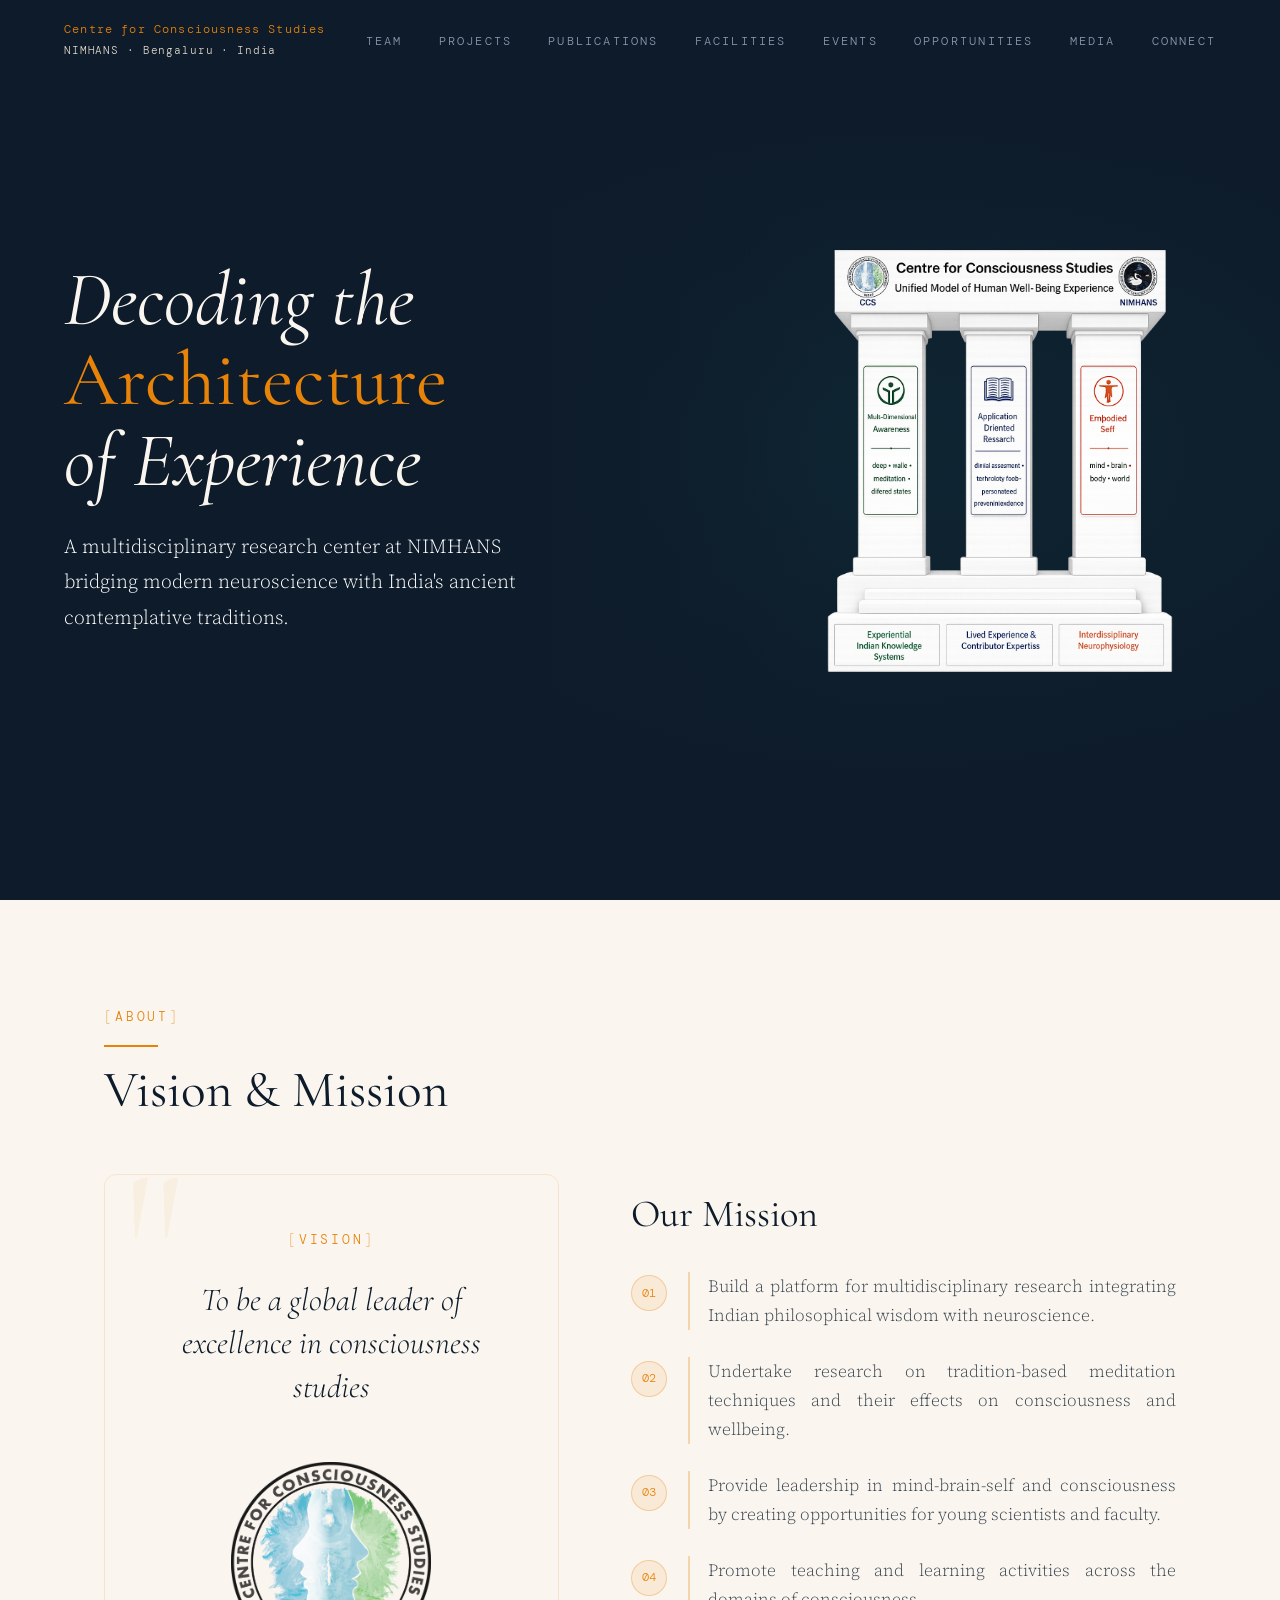
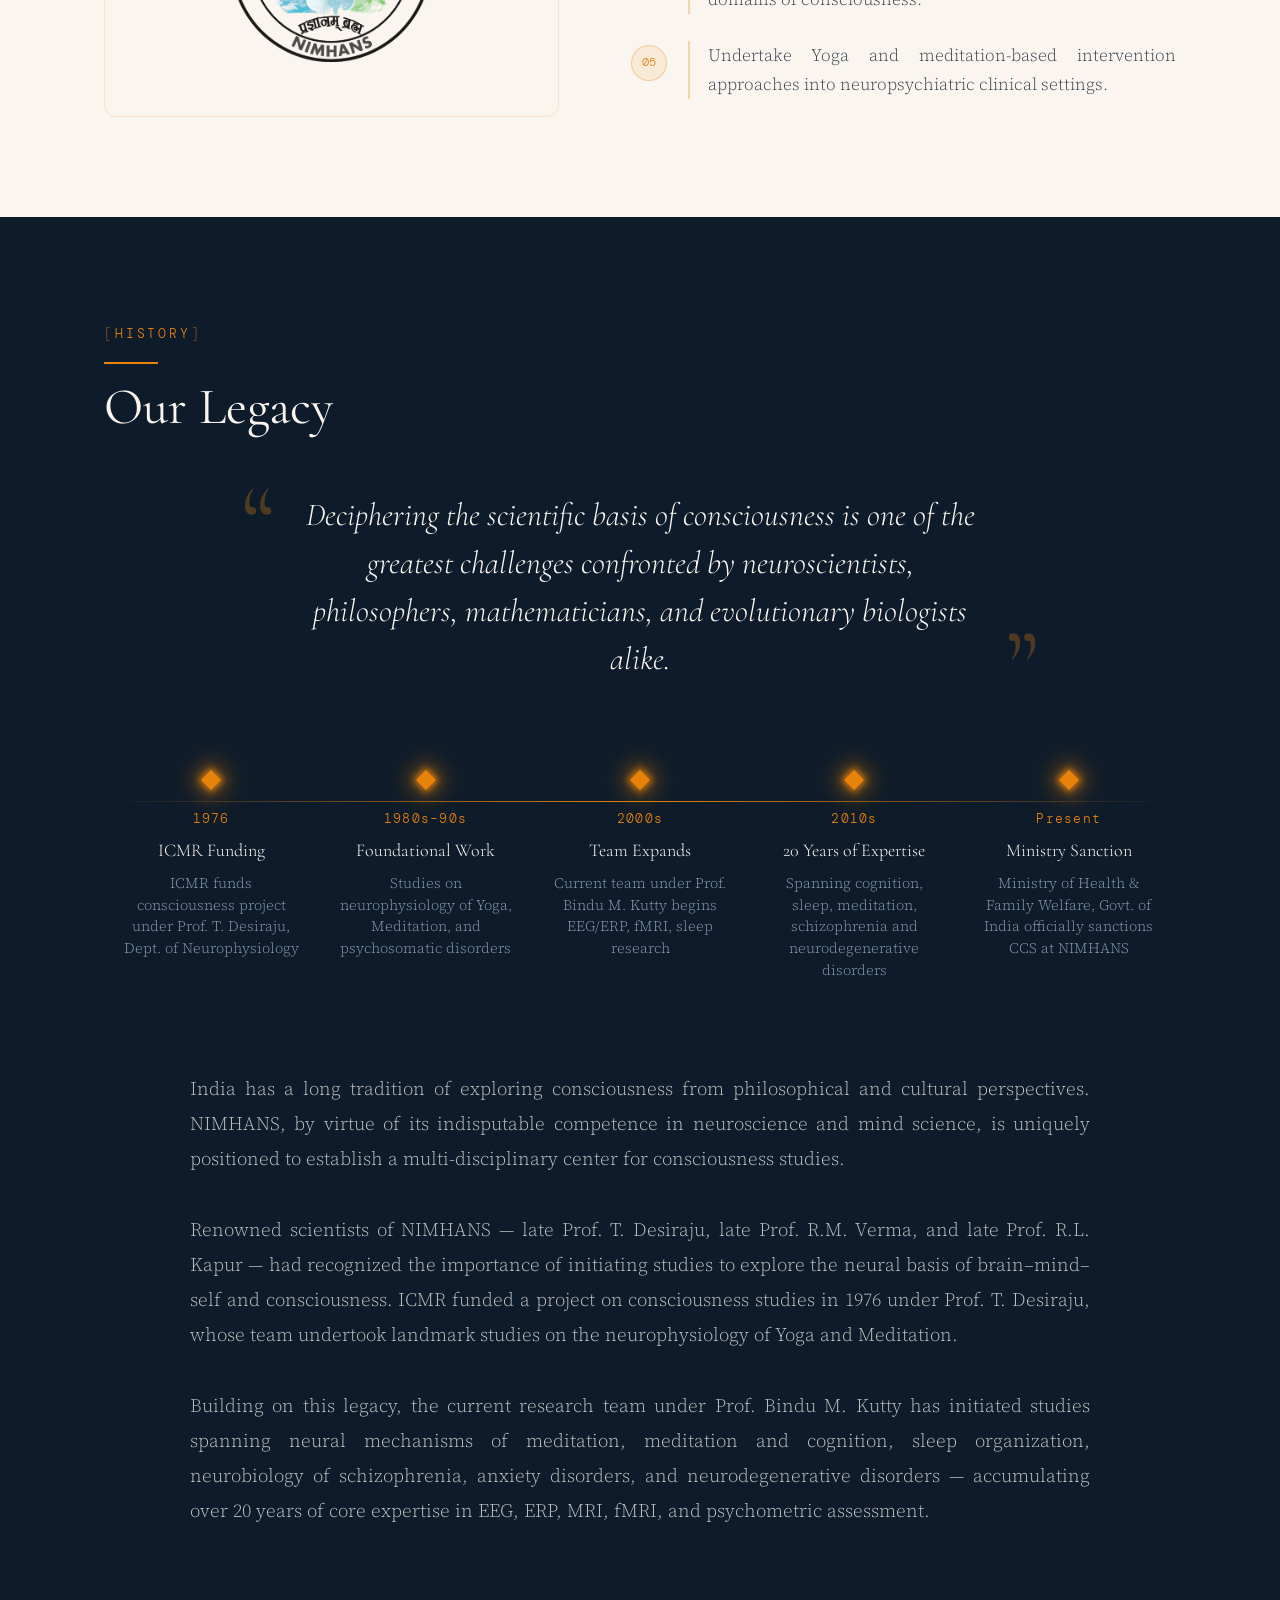
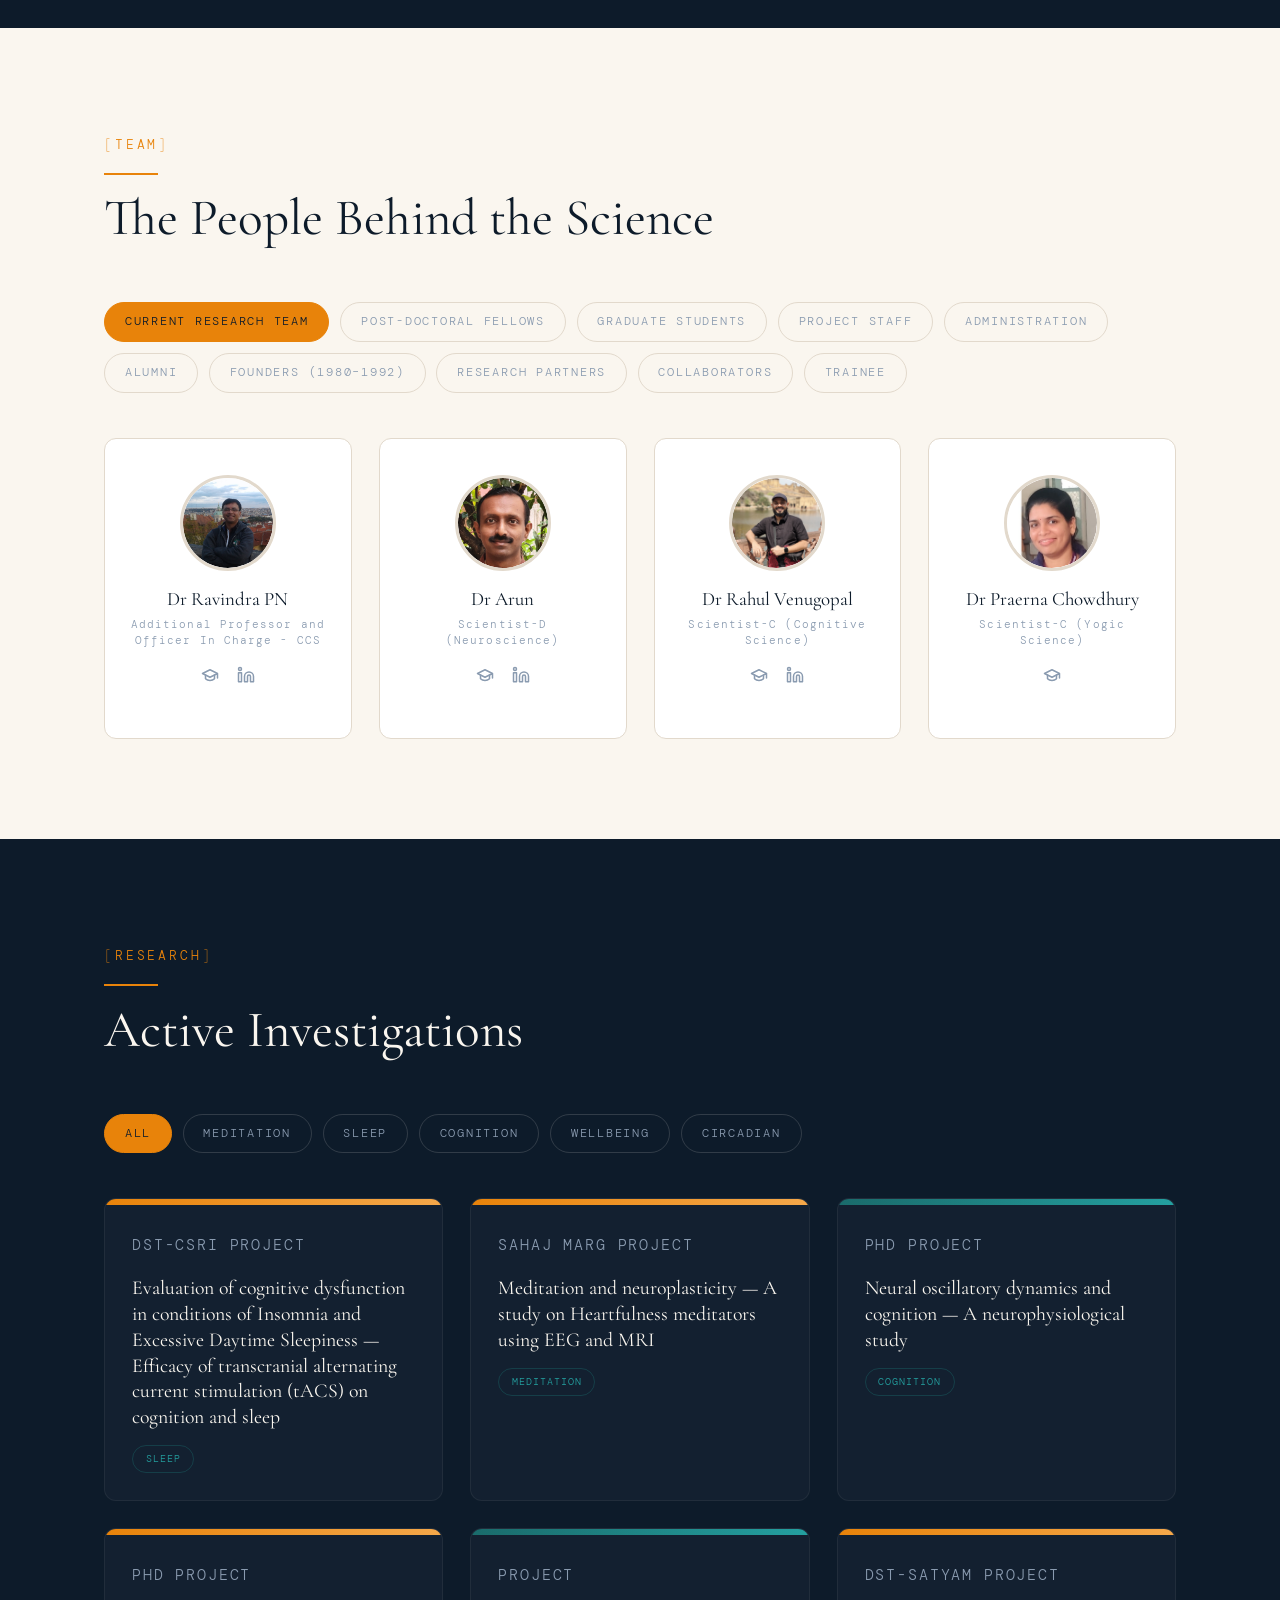
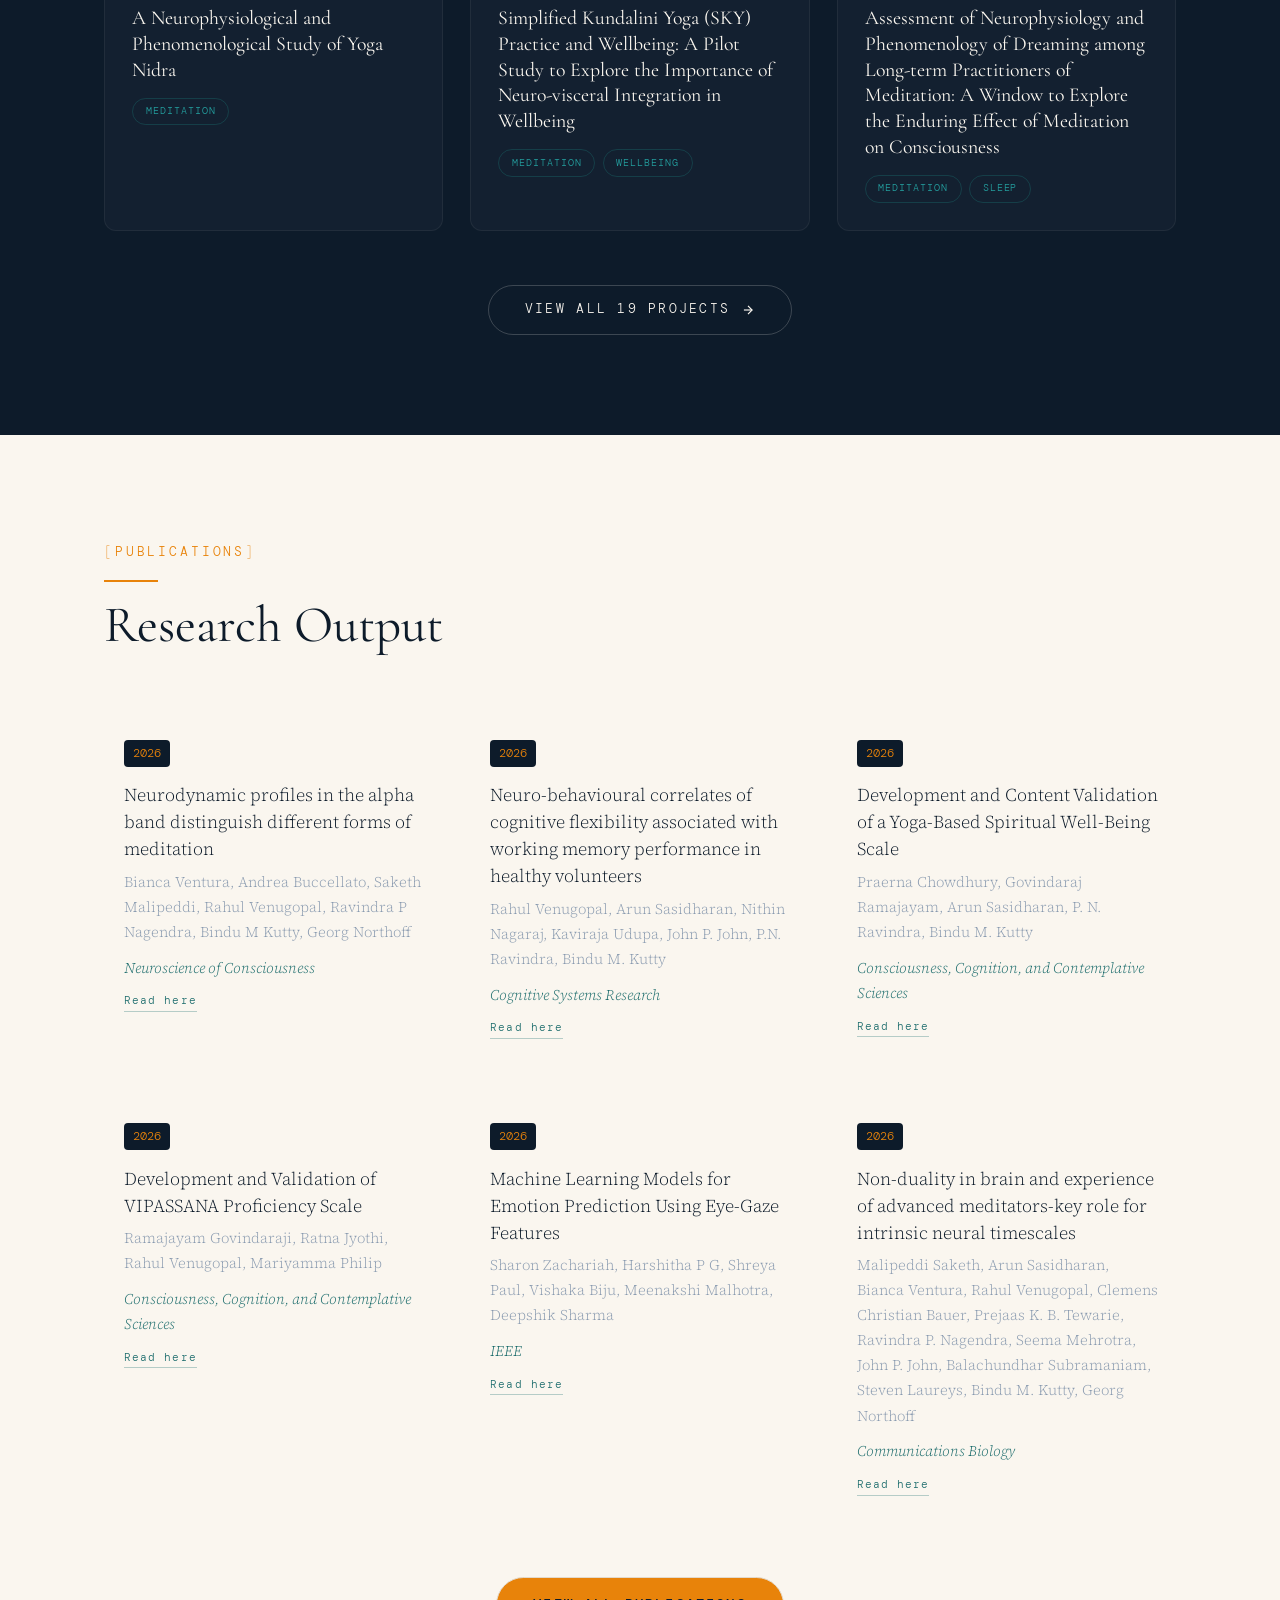
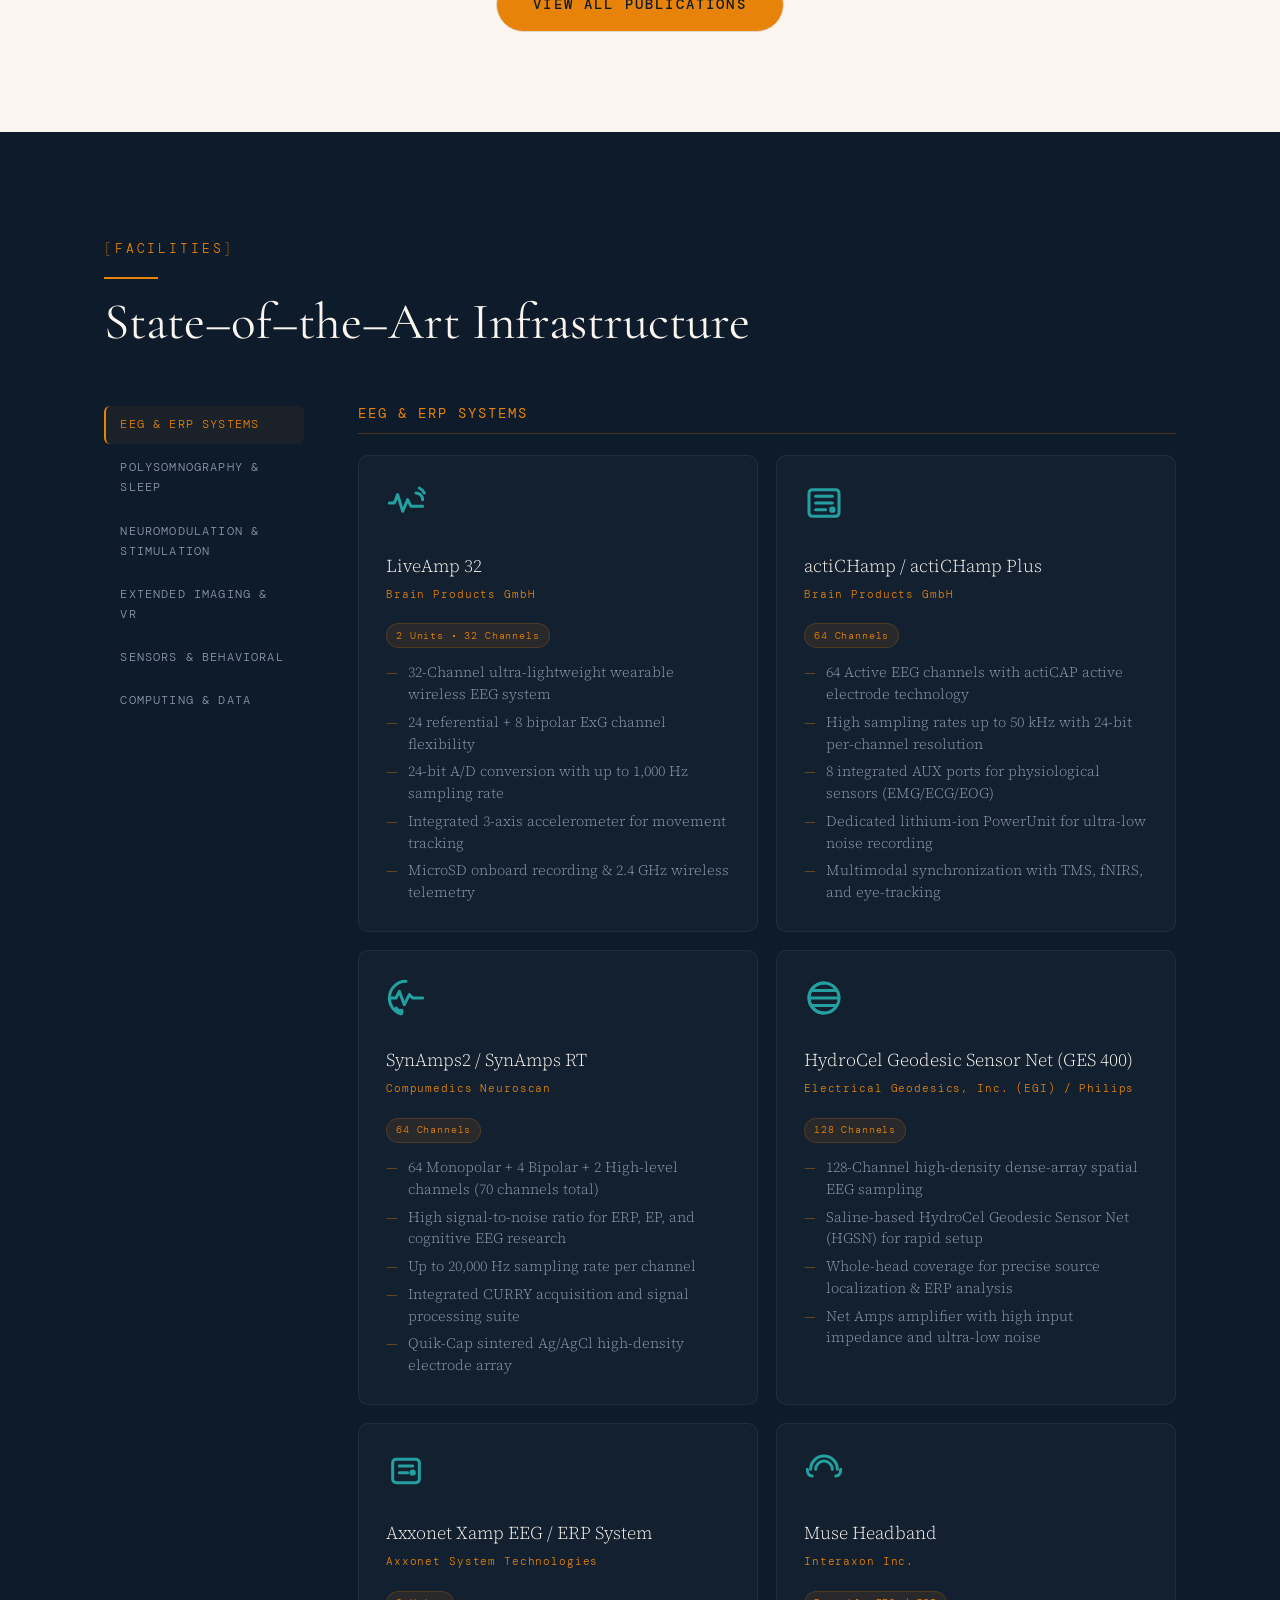
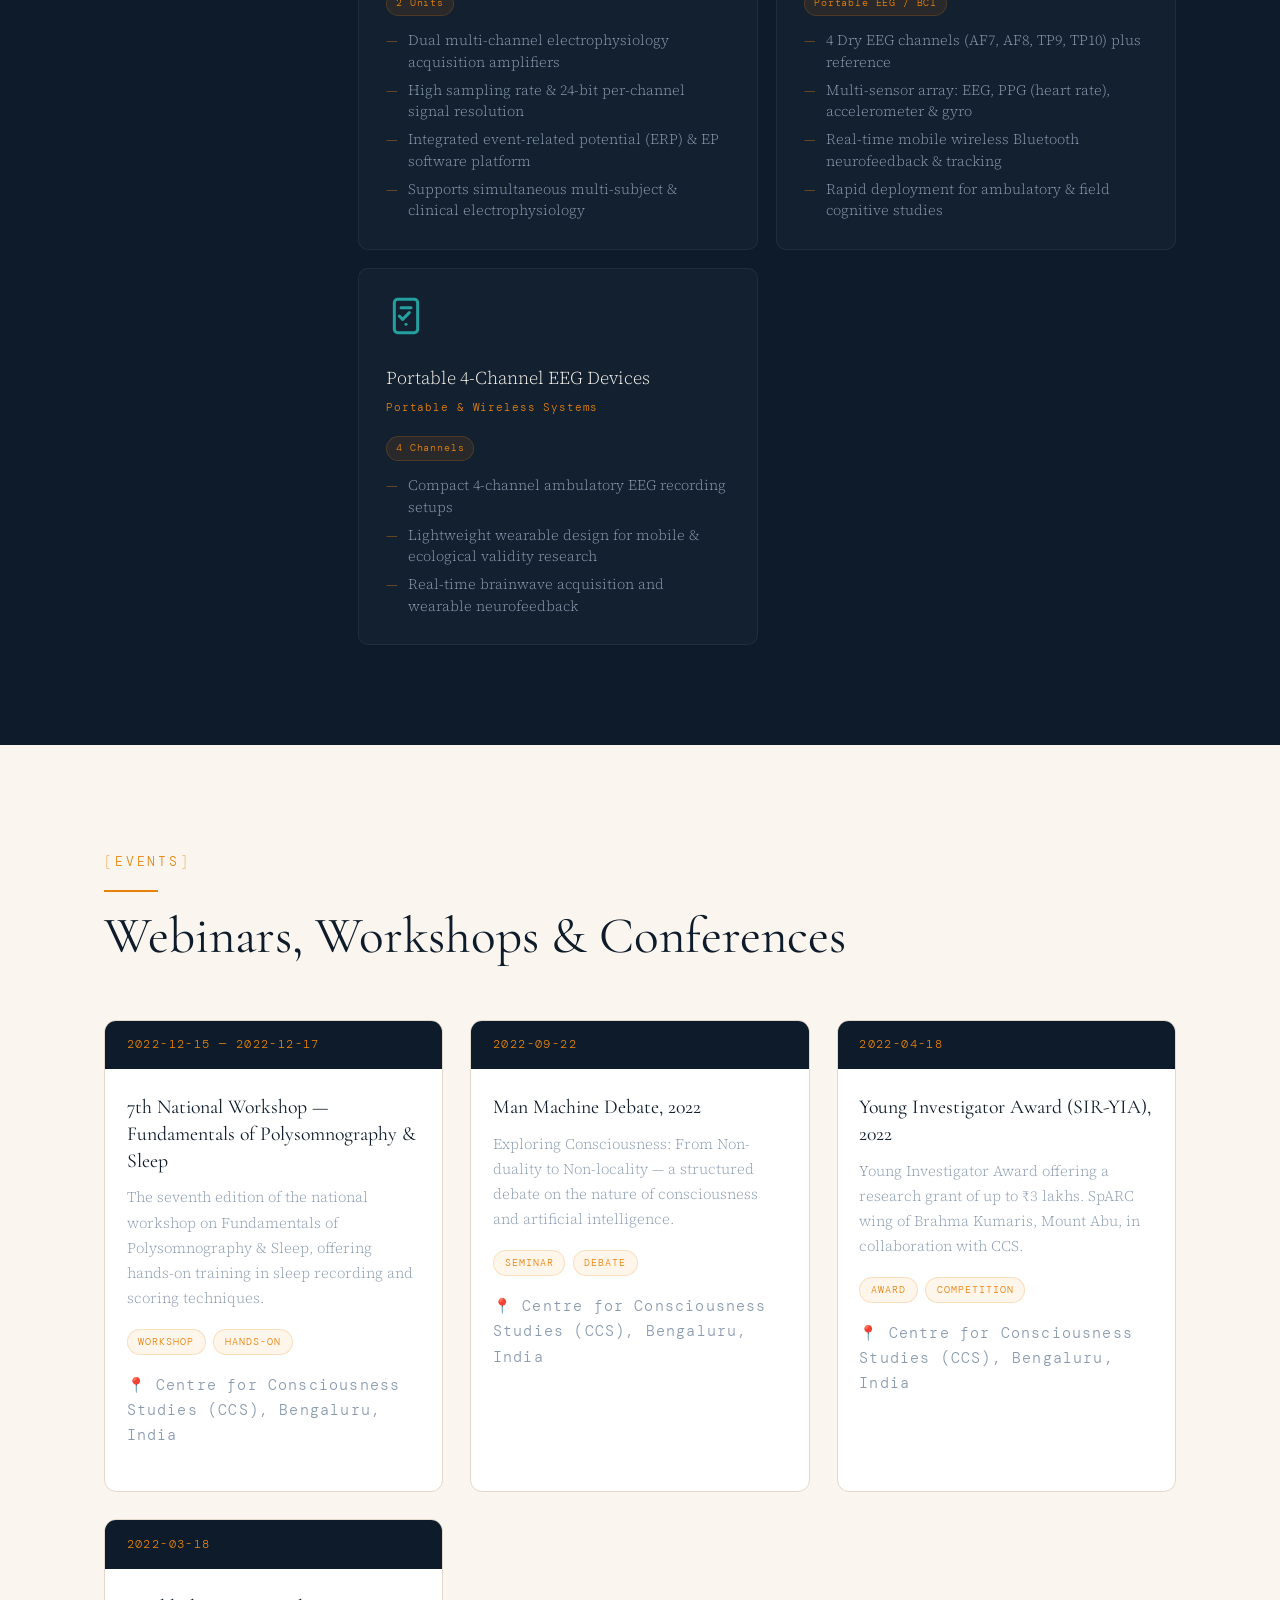
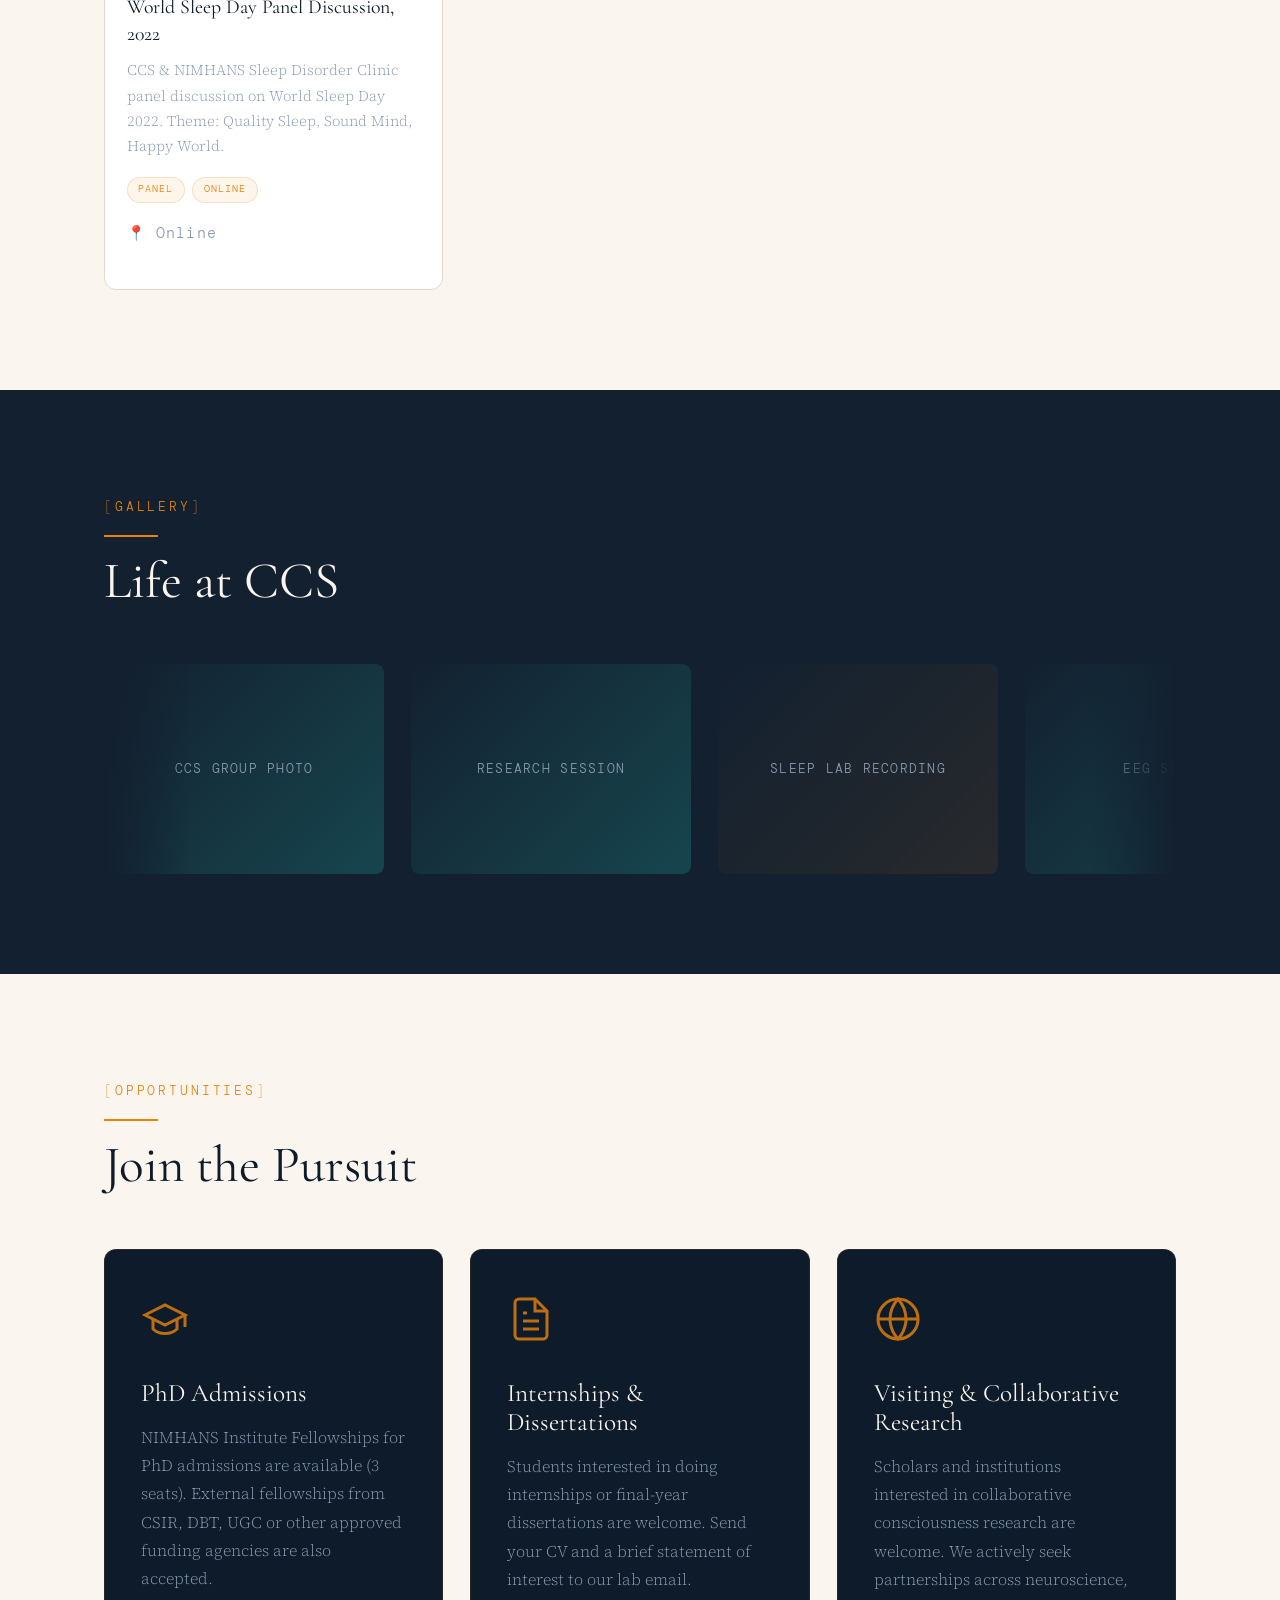
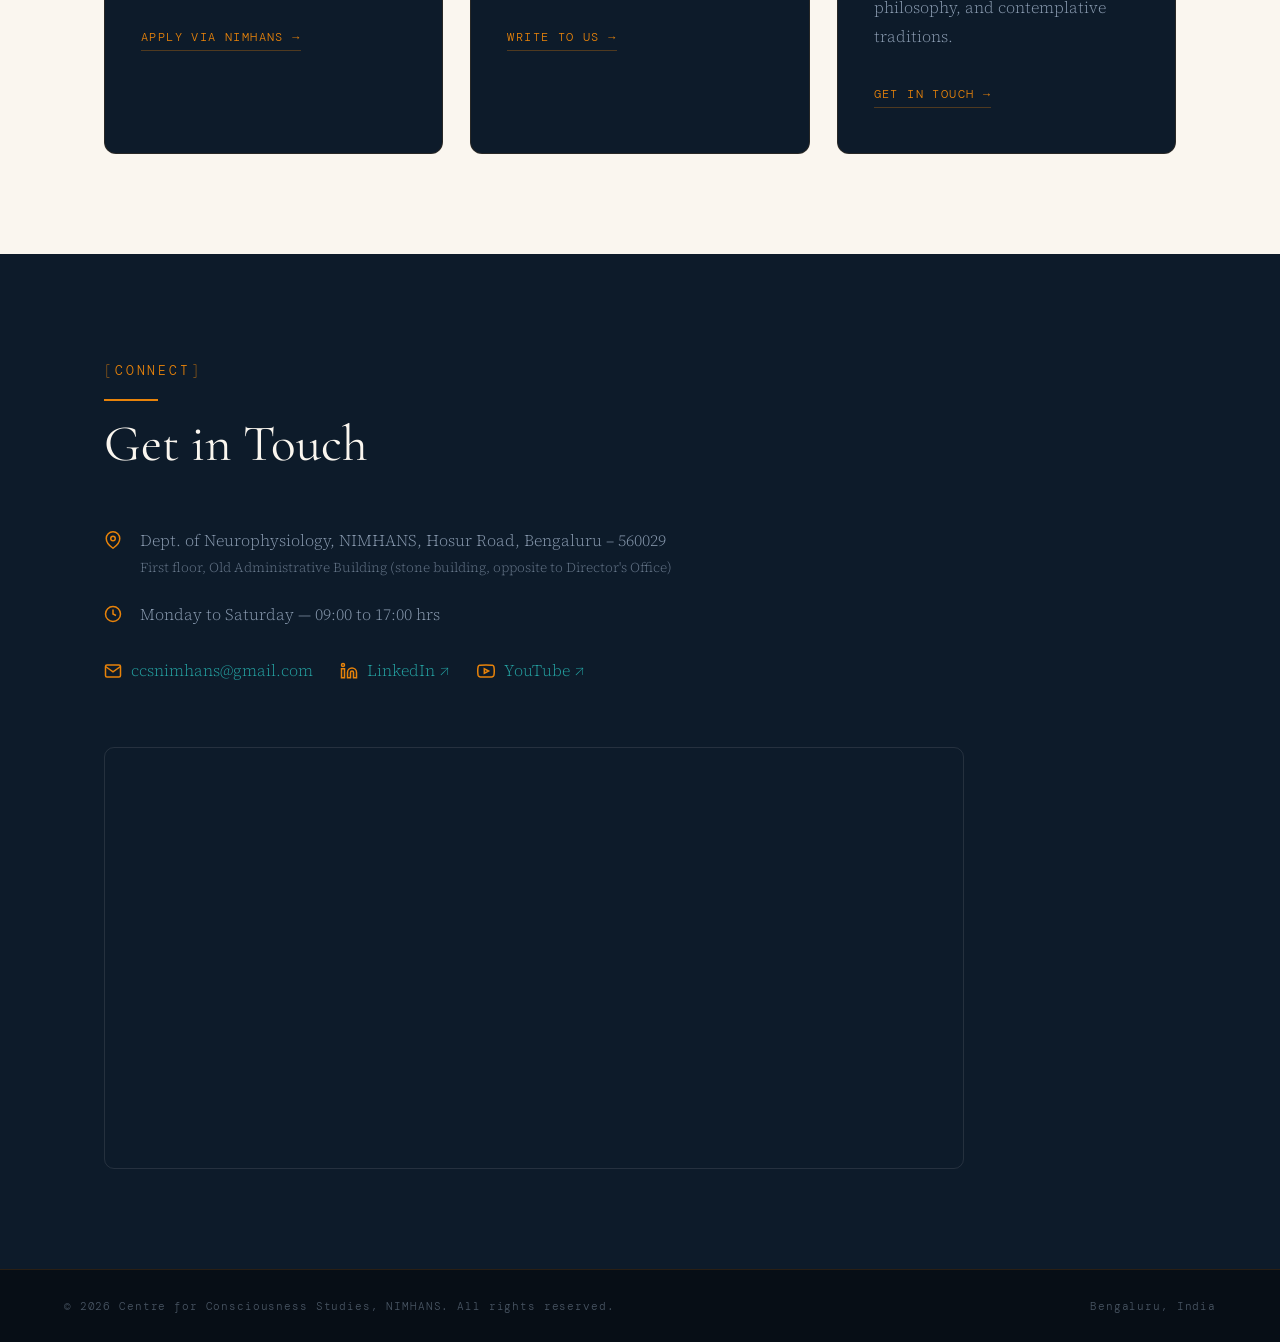
==== index.html @ ccebb819 "Updated facilities" ====
<!DOCTYPE html>
<html lang="en">

<head>
  <meta charset="UTF-8">
  <meta name="viewport" content="width=device-width, initial-scale=1.0">
  <title>Centre for Consciousness Studies — NIMHANS, Bengaluru</title>
  <meta name="description" content="A multidisciplinary research center at NIMHANS bridging modern neuroscience with India&#39;s ancient contemplative traditions.
">
  <link rel="preconnect" href="https://fonts.googleapis.com">
  <link rel="preconnect" href="https://fonts.gstatic.com" crossorigin>
  <link
    href="https://fonts.googleapis.com/css2?family=Cormorant+Garamond:ital,wght@0,400;0,600;1,400;1,600&family=Source+Serif+4:wght@300;400&family=DM+Mono:wght@400;500&display=swap"
    rel="stylesheet">
  <style>
    /* ── TOKENS ─────────────────────────────────────────── */
    :root {
      --ink: #0D1B2A;
      --saffron: #E8830A;
      --saffron-lt: #F5A84A;
      --cream: #FAF6EF;
      --stone: #E2D9CC;
      --muted: #8A9BB0;
      --teal: #1A6B6B;
      --teal-lt: #24A0A0;
      --surface: #132030;
      --white: #FFFFFF;
      --ff-disp: 'Cormorant Garamond', Georgia, serif;
      --ff-body: 'Source Serif 4', Georgia, serif;
      --ff-mono: 'DM Mono', 'Courier New', monospace;
      --ease: cubic-bezier(0.4, 0, 0.2, 1);
      --max: 1200px;
    }

    /* ── RESET ──────────────────────────────────────────── */
    *,
    *::before,
    *::after {
      box-sizing: border-box;
      margin: 0;
      padding: 0;
    }

    html {
      scroll-behavior: smooth;
      font-size: 18px;
    }

    body {
      background: var(--ink);
      color: var(--cream);
      font-family: var(--ff-body);
      font-weight: 300;
      line-height: 1.7;
      overflow-x: hidden;
    }

    img {
      max-width: 100%;
      display: block;
    }

    a {
      color: inherit;
      text-decoration: none;
    }

    button {
      cursor: pointer;
      border: none;
      background: none;
      font: inherit;
    }

    /* ── TYPOGRAPHY ─────────────────────────────────────── */
    h1,
    h2,
    h3,
    h4 {
      font-family: var(--ff-disp);
      font-weight: 400;
      line-height: 1.15;
    }

    .label {
      font-family: var(--ff-mono);
      font-size: .72rem;
      letter-spacing: .22em;
      text-transform: uppercase;
      color: var(--saffron);
    }

    .label::before {
      content: '[';
      opacity: .5;
    }

    .label::after {
      content: ']';
      opacity: .5;
    }

    /* ── LAYOUT ─────────────────────────────────────────── */
    .container {
      max-width: var(--max);
      margin: 0 auto;
      padding: 0 5vw;
    }

    .section-pad {
      padding: 100px 0;
    }

    section.dark {
      background: var(--ink);
    }

    section.light {
      background: var(--cream);
      color: var(--ink);
    }

    section.surface {
      background: var(--surface);
    }


    /* ── ANIMATIONS ─────────────────────────────────────── */
    @keyframes eeg {
      from {
        stroke-dashoffset: 600;
      }

      to {
        stroke-dashoffset: 0;
      }
    }

    @keyframes spin-slow {
      from {
        transform: rotate(0deg);
      }

      to {
        transform: rotate(360deg);
      }
    }

    @keyframes float {

      0%,
      100% {
        transform: translateY(0);
      }

      50% {
        transform: translateY(-12px);
      }
    }

    @keyframes fade-up {
      from {
        opacity: 0;
        transform: translateY(28px);
      }

      to {
        opacity: 1;
        transform: translateY(0);
      }
    }

    /* Reveal: visible by default; JS adds .js-loaded to <html> to enable animations */
    .reveal {
      opacity: 1;
      transform: none;
      transition: opacity .7s var(--ease), transform .7s var(--ease);
    }

    .js-loaded .reveal {
      opacity: 0;
      transform: translateY(28px);
    }

    .js-loaded .reveal.visible {
      opacity: 1;
      transform: translateY(0);
    }

    /* ── NAV ────────────────────────────────────────────── */
    #navbar {
      position: fixed;
      top: 0;
      left: 0;
      right: 0;
      z-index: 1000;
      padding: 20px 5vw;
      display: flex;
      align-items: center;
      justify-content: space-between;
      transition: background .4s var(--ease), padding .4s var(--ease), border-color .4s var(--ease);
      border-bottom: 1px solid transparent;
    }

    #navbar.scrolled {
      background: rgba(13, 27, 42, .96);
      backdrop-filter: blur(16px);
      border-color: rgba(232, 131, 10, .25);
      padding: 14px 5vw;
    }

    .nav-brand {
      display: flex;
      flex-direction: column;
      gap: 1px;
    }

    .nav-brand .brand-top {
      font-family: var(--ff-mono);
      font-size: .65rem;
      letter-spacing: .1em;
      color: var(--saffron);
    }

    .nav-brand .brand-sub {
      font-family: var(--ff-mono);
      font-size: .6rem;
      letter-spacing: .08em;
      color: var(--stone);
    }

    .nav-links {
      display: flex;
      align-items: center;
      gap: 2rem;
      list-style: none;
    }

    .nav-links a {
      font-family: var(--ff-mono);
      font-size: .68rem;
      letter-spacing: .18em;
      text-transform: uppercase;
      color: var(--muted);
      position: relative;
      transition: color .25s;
    }

    .nav-links a::after {
      content: '';
      position: absolute;
      left: 0;
      bottom: -3px;
      width: 0;
      height: 1px;
      background: var(--saffron);
      transition: width .3s var(--ease);
    }

    .nav-links a:hover {
      color: var(--saffron);
    }

    .nav-links a:hover::after {
      width: 100%;
    }

    /* hamburger */
    .hamburger {
      display: none;
      flex-direction: column;
      gap: 5px;
      padding: 4px;
    }

    .hamburger span {
      display: block;
      width: 24px;
      height: 2px;
      background: var(--saffron);
      border-radius: 2px;
      transition: transform .3s, opacity .3s;
    }

    .hamburger.open span:nth-child(1) {
      transform: translateY(7px) rotate(45deg);
    }

    .hamburger.open span:nth-child(2) {
      opacity: 0;
    }

    .hamburger.open span:nth-child(3) {
      transform: translateY(-7px) rotate(-45deg);
    }

    /* mobile overlay */
    #nav-overlay {
      position: fixed;
      inset: 0;
      z-index: 999;
      background: var(--ink);
      display: flex;
      flex-direction: column;
      align-items: center;
      justify-content: center;
      gap: 2.5rem;
      opacity: 0;
      pointer-events: none;
      transition: opacity .35s var(--ease);
    }

    #nav-overlay.open {
      opacity: 1;
      pointer-events: all;
    }

    #nav-overlay a {
      font-family: var(--ff-disp);
      font-size: clamp(2rem, 5vw, 3.5rem);
      color: var(--cream);
      transition: color .2s;
    }

    #nav-overlay a:hover {
      color: var(--saffron);
    }

    /* ── HERO ───────────────────────────────────────────── */
    #hero {
      min-height: 100vh;
      position: relative;
      overflow: hidden;
      display: flex;
      align-items: center;
      padding: 120px 5vw 80px;
    }

    .hero-bg {
      position: absolute;
      inset: 0;
      background: radial-gradient(ellipse 70% 60% at 70% 50%, rgba(26, 107, 107, .12) 0%, transparent 70%),
        radial-gradient(ellipse 40% 40% at 20% 80%, rgba(232, 131, 10, .06) 0%, transparent 60%);
    }

    .mandala-svg {
      position: absolute;
      right: -5vw;
      top: 50%;
      transform: translateY(-50%);
      width: min(56vw, 700px);
      opacity: .07;
      animation: spin-slow 120s linear infinite;
    }

    .eeg-wave {
      position: absolute;
      bottom: 80px;
      left: 0;
      right: 0;
      opacity: .15;
    }

    .eeg-path {
      stroke-dasharray: 600;
      stroke-dashoffset: 600;
      animation: eeg 4s ease forwards;
    }

    .hero-grid {
      position: relative;
      display: grid;
      grid-template-columns: 1.2fr 0.8fr;
      gap: 4rem;
      align-items: center;
      width: 100%;
      max-width: var(--max);
      margin: 0 auto;
    }

    .hero-text .eyebrow {
      font-family: var(--ff-mono);
      font-size: .72rem;
      letter-spacing: .3em;
      color: var(--saffron);
      text-transform: uppercase;
      margin-bottom: 1.5rem;
    }

    .hero-text h1 {
      font-size: clamp(3rem, 6vw, 5.5rem);
      font-style: italic;
      line-height: 1.05;
      color: var(--cream);
      margin-bottom: 1.5rem;
    }

    .hero-text h1 em {
      font-style: normal;
      color: var(--saffron);
    }

    .hero-text p {
      font-size: 1.1rem;
      color: var(--muted);
      max-width: 480px;
      margin-bottom: 2.5rem;
      line-height: 1.8;
    }


    /* ── ABOUT (VISION + MISSION) ───────────────────────── */
    #about {
      position: relative;
    }

    .about-grid {
      display: grid;
      grid-template-columns: 1fr 1.2fr;
      gap: 4rem;
      align-items: stretch;
    }

    .vision-card {
      background: transparent;
      border-radius: 12px;
      padding: 3rem;
      border: 1px solid rgba(232, 131, 10, .15);
      position: relative;
      overflow: hidden;
      display: flex;
      flex-direction: column;
      justify-content: center;
    }

    .vision-card::before {
      content: '"';
      position: absolute;
      font-family: var(--ff-disp);
      font-size: 12rem;
      color: var(--saffron);
      opacity: .06;
      top: -2rem;
      left: 1rem;
      line-height: 1;
    }

    .vision-card .label {
      margin-bottom: 1.5rem;
      text-align: center;
    }

    .vision-card blockquote {
      font-family: var(--ff-disp);
      font-size: clamp(1.4rem, 2.5vw, 1.9rem);
      font-style: italic;
      color: var(--ink);
      line-height: 1.35;
      text-align: center;
    }

    .mission-title {
      font-family: var(--ff-disp);
      font-size: clamp(1.8rem, 3vw, 2.4rem);
      color: var(--ink);
      margin-bottom: 2rem;
    }

    .mission-list {
      display: flex;
      flex-direction: column;
      gap: 1.5rem;
    }

    .mission-item {
      display: grid;
      grid-template-columns: auto 1fr;
      gap: 1.2rem;
      align-items: start;
    }

    .mission-num {
      font-family: var(--ff-mono);
      font-size: .65rem;
      color: var(--saffron);
      background: rgba(232, 131, 10, .1);
      width: 2rem;
      height: 2rem;
      border-radius: 50%;
      display: flex;
      align-items: center;
      justify-content: center;
      flex-shrink: 0;
      margin-top: .2rem;
      border: 1px solid rgba(232, 131, 10, .3);
    }

    .mission-item p {
      font-size: .95rem;
      color: rgba(13, 27, 42, .8);
      line-height: 1.7;
      border-left: 2px solid rgba(232, 131, 10, .3);
      padding-left: 1rem;
      text-align: justify;
    }

    /* ── HISTORY ────────────────────────────────────────── */
    #history {
      position: relative;
      overflow: hidden;
    }

    .pull-quote {
      max-width: 800px;
      margin: 0 auto 5rem;
      text-align: center;
      position: relative;
      padding: 0 3rem;
    }

    .pull-quote .q-mark {
      font-family: var(--ff-disp);
      font-size: 6rem;
      color: var(--saffron);
      opacity: .3;
      line-height: .6;
      position: absolute;
    }

    .pull-quote .q-mark.open {
      top: 0;
      left: 0;
    }

    .pull-quote .q-mark.close {
      bottom: -1rem;
      right: 0;
    }

    .pull-quote blockquote {
      font-family: var(--ff-disp);
      font-size: clamp(1.4rem, 2.5vw, 2rem);
      font-style: italic;
      line-height: 1.5;
      color: var(--cream);
    }

    .timeline {
      display: flex;
      gap: 0;
      position: relative;
      margin: 4rem 0 5rem;
    }

    .timeline::before {
      content: '';
      position: absolute;
      top: 28px;
      left: 0;
      right: 0;
      height: 1px;
      background: linear-gradient(90deg, transparent, var(--saffron), transparent);
    }

    .tl-item {
      flex: 1;
      display: flex;
      flex-direction: column;
      align-items: center;
      text-align: center;
      padding: 0 1rem;
      position: relative;
    }

    .tl-diamond {
      width: 14px;
      height: 14px;
      background: var(--saffron);
      transform: rotate(45deg);
      margin-bottom: 1.2rem;
      position: relative;
      z-index: 1;
      flex-shrink: 0;
      box-shadow:
        0 0 6px 2px rgba(232, 131, 10, .8),
        0 0 18px 6px rgba(232, 131, 10, .4),
        0 0 36px 12px rgba(232, 131, 10, .15);
      animation: diamond-pulse 2.8s ease-in-out infinite;
    }

    @keyframes diamond-pulse {

      0%,
      100% {
        box-shadow:
          0 0 6px 2px rgba(232, 131, 10, .8),
          0 0 18px 6px rgba(232, 131, 10, .4),
          0 0 36px 12px rgba(232, 131, 10, .15);
      }

      50% {
        box-shadow:
          0 0 10px 4px rgba(232, 131, 10, 1),
          0 0 28px 10px rgba(232, 131, 10, .55),
          0 0 52px 18px rgba(232, 131, 10, .22);
      }
    }

    .tl-year {
      font-family: var(--ff-mono);
      font-size: .7rem;
      color: var(--saffron);
      letter-spacing: .1em;
      margin-bottom: .3rem;
    }

    .tl-label {
      font-family: var(--ff-disp);
      font-size: 1rem;
      color: var(--cream);
      margin-bottom: .4rem;
    }

    .tl-desc {
      font-size: .8rem;
      color: var(--muted);
      line-height: 1.5;
    }

    .preface-cols {
      display: flex;
      flex-direction: column;
      gap: 2rem;
      max-width: 900px;
      margin: 3rem auto 0;
    }

    .preface-cols p {
      color: rgba(250, 246, 239, .75);
      font-size: 1.05rem;
      line-height: 1.85;
      margin-bottom: 0;
      text-align: justify;
    }

    /* ── TEAM ───────────────────────────────────────────── */
    #people {
      position: relative;
    }

    .section-header {
      margin-bottom: 3rem;
    }

    .section-header h2 {
      font-size: clamp(2rem, 4vw, 3rem);
      color: var(--ink);
      margin-top: .5rem;
    }

    .section-header.light-header h2 {
      color: var(--cream);
    }

    .saffron-rule {
      width: 3rem;
      height: 2px;
      background: var(--saffron);
      margin: .8rem 0;
    }

    /* tabs */
    .tab-bar {
      display: flex;
      flex-wrap: wrap;
      gap: .6rem;
      margin-bottom: 2.5rem;
    }

    .tab-btn {
      font-family: var(--ff-mono);
      font-size: .65rem;
      letter-spacing: .15em;
      text-transform: uppercase;
      padding: .5rem 1.1rem;
      border-radius: 100px;
      border: 1px solid var(--stone);
      color: var(--muted);
      transition: all .25s;
    }

    .tab-btn:hover {
      border-color: var(--saffron);
      color: var(--saffron);
    }

    .tab-btn.active {
      background: var(--saffron);
      border-color: var(--saffron);
      color: var(--ink);
    }

    .tab-panel {
      display: none;
    }

    .tab-panel.active {
      display: block;
    }

    /* team grid */
    .team-grid {
      display: grid;
      grid-template-columns: repeat(auto-fill, minmax(200px, 1fr));
      gap: 1.5rem;
    }

    .team-card {
      background: var(--white);
      border-radius: 12px;
      border: 1px solid var(--stone);
      overflow: hidden;
      transition: transform .25s var(--ease), box-shadow .25s var(--ease), border-color .25s;
      text-align: center;
      padding-bottom: 1.5rem;
    }

    .team-card:hover {
      transform: translateY(-5px);
      box-shadow: 0 12px 32px rgba(13, 27, 42, .12);
      border-color: var(--saffron);
    }

    .team-card:hover .card-border-bottom {
      height: 3px;
    }

    .card-avatar-wrap {
      width: 96px;
      height: 96px;
      border-radius: 50%;
      overflow: hidden;
      margin: 2rem auto 1rem;
      border: 3px solid var(--stone);
      transition: border-color .25s;
      flex-shrink: 0;
    }

    .team-card:hover .card-avatar-wrap {
      border-color: var(--saffron);
    }

    .card-avatar-wrap img {
      width: 100%;
      height: 100%;
      object-fit: cover;
    }

    /* monogram canvas fallback */
    .monogram-canvas {
      width: 96px;
      height: 96px;
      border-radius: 50%;
    }

    .team-card h3 {
      font-family: var(--ff-disp);
      font-size: 1.05rem;
      color: var(--ink);
      padding: 0 1rem;
      margin-bottom: .3rem;
    }

    .team-card .role {
      font-family: var(--ff-mono);
      font-size: .6rem;
      letter-spacing: .1em;
      color: var(--muted);
      padding: 0 1rem;
      line-height: 1.5;
      margin-bottom: 1rem;
    }

    .team-socials {
      display: flex;
      justify-content: center;
      gap: 1rem;
      padding-bottom: 1.5rem;
    }

    .team-socials a {
      color: var(--muted);
      transition: color .2s var(--ease), transform .2s var(--ease);
      display: flex;
      align-items: center;
    }

    .team-socials a:hover {
      color: var(--saffron);
      transform: translateY(-2px);
    }

    .card-border-bottom {
      height: 0;
      background: var(--saffron);
      transition: height .25s;
    }

    /* alumni smaller */
    .alumni-grid {
      grid-template-columns: repeat(auto-fill, minmax(150px, 1fr));
    }

    .alumni-grid .team-card {
      padding-bottom: 1rem;
    }

    .alumni-grid .card-avatar-wrap {
      width: 72px;
      height: 72px;
      margin: 1.5rem auto .8rem;
    }

    .alumni-grid .team-card h3 {
      font-size: .9rem;
    }

    /* advisory table */
    .advisory-grid {
      display: grid;
      grid-template-columns: 1fr 1fr;
      gap: .5rem;
      margin-top: 1rem;
    }

    .advisory-row {
      display: flex;
      flex-direction: column;
      padding: .85rem 1rem;
      border-radius: 8px;
      transition: background .2s;
    }

    .advisory-row:hover {
      background: rgba(13, 27, 42, .05);
    }

    .advisory-row .adv-name {
      font-family: var(--ff-body);
      font-size: .95rem;
      color: var(--ink);
    }

    .advisory-row .adv-affil {
      font-family: var(--ff-mono);
      font-size: .6rem;
      letter-spacing: .06em;
      color: var(--muted);
      margin-top: .15rem;
    }

    .advisory-chairperson {
      background: rgba(232, 131, 10, .07);
      border: 1px solid rgba(232, 131, 10, .2);
      border-radius: 8px;
      padding: 1rem 1.2rem;
      margin-bottom: 1rem;
      grid-column: 1/-1;
    }

    .advisory-chairperson .chair-label {
      font-family: var(--ff-mono);
      font-size: .6rem;
      letter-spacing: .15em;
      color: var(--saffron);
      margin-bottom: .3rem;
    }

    .advisory-chairperson .chair-name {
      font-family: var(--ff-body);
      font-size: 1rem;
      color: var(--ink);
    }

    /* consortium */
    .consortium-grid {
      display: grid;
      grid-template-columns: repeat(auto-fill, minmax(280px, 1fr));
      gap: .5rem;
      margin-top: 1rem;
    }

    .consortium-row {
      padding: .75rem 1rem;
      border-radius: 8px;
      border-left: 2px solid transparent;
      transition: all .2s;
    }

    .consortium-row:hover {
      background: rgba(13, 27, 42, .04);
      border-color: var(--saffron);
    }

    .consortium-row .cons-name {
      font-family: var(--ff-body);
      font-size: .9rem;
      color: var(--ink);
    }

    .consortium-row .cons-dept {
      font-family: var(--ff-mono);
      font-size: .58rem;
      letter-spacing: .06em;
      color: var(--muted);
      margin-top: .1rem;
    }

    /* ── PROJECTS ───────────────────────────────────────── */
    #projects {
      position: relative;
      overflow: hidden;
    }

    .filter-bar {
      display: flex;
      flex-wrap: wrap;
      gap: .6rem;
      margin-bottom: 2.5rem;
    }

    .filter-btn {
      font-family: var(--ff-mono);
      font-size: .65rem;
      letter-spacing: .15em;
      text-transform: uppercase;
      padding: .5rem 1.1rem;
      border-radius: 100px;
      border: 1px solid rgba(250, 246, 239, .15);
      color: var(--muted);
      transition: all .25s;
    }

    .filter-btn:hover {
      border-color: var(--saffron);
      color: var(--saffron);
    }

    .filter-btn.active {
      background: var(--saffron);
      border-color: var(--saffron);
      color: var(--ink);
    }

    .projects-grid {
      display: grid;
      grid-template-columns: repeat(auto-fill, minmax(300px, 1fr));
      gap: 1.5rem;
    }

    .project-card {
      background: var(--surface);
      border-radius: 12px;
      border: 1px solid rgba(250, 246, 239, .06);
      overflow: hidden;
      transition: transform .25s var(--ease), box-shadow .25s, opacity .35s, border-color .25s;
    }

    .project-card.hidden {
      display: none !important;
      opacity: 0;
      pointer-events: none;
      transform: scale(.96);
    }

    .project-card:hover {
      transform: translateY(-5px);
      box-shadow: 0 0 40px rgba(26, 107, 107, .2);
      border-color: rgba(26, 107, 107, .4);
    }

    .project-top {
      height: 6px;
      background: linear-gradient(90deg, var(--teal), var(--teal-lt));
    }

    .project-top.saffron {
      background: linear-gradient(90deg, var(--saffron), var(--saffron-lt));
    }

    .project-body {
      padding: 1.5rem;
    }

    .project-type {
      font-family: var(--ff-mono);
      font-size: .6rem;
      letter-spacing: .12em;
      color: var(--saffron);
      margin-bottom: .6rem;
      text-transform: uppercase;
    }

    .project-card h3 {
      font-family: var(--ff-disp);
      font-size: 1.1rem;
      color: var(--cream);
      line-height: 1.3;
      margin-bottom: .8rem;
    }

    .project-card p {
      font-size: .85rem;
      color: var(--muted);
      line-height: 1.7;
      margin-bottom: 1rem;
    }

    .project-tags {
      display: flex;
      flex-wrap: wrap;
      gap: .4rem;
    }

    .proj-tag {
      font-family: var(--ff-mono);
      font-size: .55rem;
      letter-spacing: .1em;
      padding: .25rem .7rem;
      border-radius: 100px;
      border: 1px solid rgba(26, 107, 107, .4);
      color: var(--teal-lt);
      text-transform: uppercase;
    }

    /* ── PUBLICATIONS ───────────────────────────────────── */
    #publications {
      position: relative;
    }

    .search-wrap {
      position: relative;
      margin-bottom: 2.5rem;
      max-width: 560px;
    }

    .search-wrap svg {
      position: absolute;
      left: 1rem;
      top: 50%;
      transform: translateY(-50%);
      color: var(--muted);
      pointer-events: none;
    }

    #pub-search {
      width: 100%;
      background: transparent;
      border: 1px solid var(--stone);
      border-radius: 8px;
      padding: .9rem 1rem .9rem 2.8rem;
      font-family: var(--ff-body);
      font-size: 1rem;
      color: var(--ink);
      outline: none;
      transition: border-color .25s, box-shadow .25s;
    }

    #pub-search:focus {
      border-color: var(--saffron);
      box-shadow: 0 0 0 3px rgba(232, 131, 10, .12);
    }

    .pub-list {
      display: grid;
      grid-template-columns: repeat(auto-fill, minmax(300px, 1fr));
      gap: 1.5rem;
    }

    .pub-item {
      display: flex;
      flex-direction: column;
      gap: 0.8rem;
      padding: 1.5rem 1rem;
      border-radius: 8px;
      border-left: 2px solid transparent;
      transition: all .2s;
      background: transparent;
    }

    .pub-item:hover {
      background: rgba(13, 27, 42, .03);
      border-color: var(--saffron);
    }

    .pub-item.hidden {
      display: none;
    }

    .pub-year {
      font-family: var(--ff-mono);
      font-size: .65rem;
      background: var(--ink);
      color: var(--saffron);
      padding: .3rem .5rem;
      border-radius: 4px;
      text-align: center;
      height: fit-content;
      width: fit-content;
      margin-top: .15rem;
    }

    .pub-title {
      font-family: var(--ff-body);
      font-size: 1rem;
      color: var(--ink);
      margin-bottom: .4rem;
      line-height: 1.5;
    }

    .pub-authors {
      font-size: .82rem;
      color: var(--muted);
      margin-bottom: .6rem;
      font-family: var(--ff-body);
    }

    .pub-journal {
      font-style: italic;
      font-size: .82rem;
      color: var(--teal);
      margin-bottom: .6rem;
    }

    .pub-links {
      display: flex;
      gap: .8rem;
    }

    .pub-link {
      font-family: var(--ff-mono);
      font-size: .6rem;
      letter-spacing: .1em;
      color: var(--teal);
      border-bottom: 1px solid rgba(26, 107, 107, .3);
      padding-bottom: 1px;
      transition: color .2s, border-color .2s;
    }

    .pub-link:hover {
      color: var(--saffron);
      border-color: var(--saffron);
    }

    /* ── FACILITIES ─────────────────────────────────────── */
    #facilities {
      position: relative;
      overflow: hidden;
    }

    .facilities-layout {
      display: grid;
      grid-template-columns: 200px 1fr;
      gap: 3rem;
      align-items: start;
    }

    .fac-sidebar {
      position: sticky;
      top: 100px;
    }

    .fac-nav {
      display: flex;
      flex-direction: column;
      gap: .3rem;
    }

    .fac-nav-item {
      font-family: var(--ff-mono);
      font-size: .65rem;
      letter-spacing: .1em;
      color: var(--muted);
      padding: .5rem .8rem;
      border-radius: 6px;
      border-left: 2px solid transparent;
      transition: all .2s;
      cursor: pointer;
      text-transform: uppercase;
    }

    .fac-nav-item:hover {
      color: var(--saffron);
    }

    .fac-nav-item.active {
      color: var(--saffron);
      border-color: var(--saffron);
      background: rgba(232, 131, 10, .06);
    }

    .fac-content {
      display: flex;
      flex-direction: column;
    }

    .fac-section {
      display: none;
    }

    .fac-section.active {
      display: block;
      animation: fadeIn .4s var(--ease);
    }

    .fac-category-title {
      font-family: var(--ff-mono);
      font-size: .75rem;
      letter-spacing: .15em;
      color: var(--saffron);
      text-transform: uppercase;
      margin-bottom: 1.2rem;
      border-bottom: 1px solid rgba(232, 131, 10, .25);
      padding-bottom: .6rem;
      display: flex;
      align-items: center;
      gap: .6rem;
    }

    .fac-items-grid {
      display: grid;
      grid-template-columns: repeat(auto-fill, minmax(280px, 1fr));
      gap: 1rem;
    }

    .fac-card {
      background: var(--surface);
      border-radius: 10px;
      padding: 1.5rem;
      border: 1px solid rgba(250, 246, 239, .06);
      transition: border-color .2s, transform .2s;
    }

    .fac-card:hover {
      border-color: rgba(26, 107, 107, .3);
      transform: translateY(-3px);
    }

    .fac-icon {
      width: 40px;
      height: 40px;
      color: var(--teal-lt);
      margin-bottom: 1rem;
    }

    .fac-name {
      font-family: var(--ff-body);
      font-size: 1rem;
      color: var(--cream);
      margin-bottom: .2rem;
    }

    .fac-vendor {
      font-family: var(--ff-mono);
      font-size: .6rem;
      color: var(--saffron);
      letter-spacing: .08em;
      margin-bottom: .8rem;
    }

    .fac-count {
      display: inline-block;
      background: rgba(232, 131, 10, .1);
      border: 1px solid rgba(232, 131, 10, .2);
      color: var(--saffron);
      font-family: var(--ff-mono);
      font-size: .58rem;
      padding: .15rem .5rem;
      border-radius: 100px;
      margin-bottom: .8rem;
      letter-spacing: .08em;
    }

    .fac-specs {
      list-style: none;
      display: flex;
      flex-direction: column;
      gap: .35rem;
    }

    .fac-specs li {
      font-size: .8rem;
      color: var(--muted);
      padding-left: 1.2rem;
      position: relative;
      line-height: 1.5;
    }

    .fac-specs li::before {
      content: '—';
      position: absolute;
      left: 0;
      color: var(--saffron);
      opacity: .6;
    }

    /* ── EVENTS ─────────────────────────────────────────── */
    #talks {
      position: relative;
    }

    .events-grid {
      display: grid;
      grid-template-columns: repeat(auto-fill, minmax(280px, 1fr));
      gap: 1.5rem;
    }

    .event-card {
      background: var(--white);
      border-radius: 12px;
      border: 1px solid var(--stone);
      overflow: hidden;
      transition: transform .25s var(--ease), box-shadow .25s, border-color .25s;
    }

    .event-card:hover {
      transform: translateY(-5px);
      box-shadow: 0 12px 36px rgba(13, 27, 42, .1);
      border-color: var(--saffron);
    }

    .event-date-bar {
      background: var(--ink);
      padding: .8rem 1.2rem;
      font-family: var(--ff-mono);
      font-size: .65rem;
      color: var(--saffron);
      letter-spacing: .12em;
    }

    .event-body {
      padding: 1.4rem 1.2rem;
    }

    .event-card h3 {
      font-family: var(--ff-disp);
      font-size: 1.1rem;
      color: var(--ink);
      margin-bottom: .6rem;
      line-height: 1.35;
    }

    .event-card p {
      font-size: .82rem;
      color: var(--muted);
      line-height: 1.7;
      margin-bottom: 1rem;
    }

    .event-tags {
      display: flex;
      gap: .4rem;
      flex-wrap: wrap;
      margin-bottom: 1rem;
    }

    .event-tag {
      font-family: var(--ff-mono);
      font-size: .55rem;
      letter-spacing: .1em;
      padding: .2rem .6rem;
      border-radius: 100px;
      background: rgba(232, 131, 10, .08);
      border: 1px solid rgba(232, 131, 10, .2);
      color: var(--saffron);
      text-transform: uppercase;
    }

    .event-location {
      font-family: var(--ff-mono);
      font-size: .6rem;
      color: var(--muted);
      letter-spacing: .08em;
    }

    /* ── GALLERY ────────────────────────────────────────── */
    #gallery {
      position: relative;
    }

    .gallery-marquee {
      overflow: hidden;
      -webkit-mask-image: linear-gradient(90deg, transparent, #000 8%, #000 92%, transparent);
      mask-image: linear-gradient(90deg, transparent, #000 8%, #000 92%, transparent);
      display: flex;
      align-items: center;
    }

    .gallery-grid {
      display: flex;
      gap: 1.5rem;
      animation: marquee-scroll 5s linear infinite;
      width: max-content;
    }

    .gallery-marquee:hover .gallery-grid {
      animation-play-state: paused;
    }

    @keyframes marquee-scroll {
      0% {
        transform: translateX(0);
      }

      100% {
        transform: translateX(-50%);
      }
    }

    .gallery-item {
      flex: 0 0 280px;
      border-radius: 8px;
      overflow: hidden;
      position: relative;
      cursor: pointer;
    }

    .gallery-item img {
      width: 100%;
      display: block;
      transition: transform .4s var(--ease);
    }

    .gallery-item:hover img {
      transform: scale(1.04);
    }

    .gallery-overlay {
      position: absolute;
      inset: 0;
      background: rgba(13, 27, 42, .5);
      opacity: 0;
      transition: opacity .3s;
      display: flex;
      align-items: center;
      justify-content: center;
    }

    .gallery-item:hover .gallery-overlay {
      opacity: 1;
    }

    .gallery-placeholder {
      aspect-ratio: 4/3;
      background: linear-gradient(135deg, var(--surface), var(--teal) 200%);
      border-radius: 8px;
      display: flex;
      align-items: center;
      justify-content: center;
      font-family: var(--ff-mono);
      font-size: .7rem;
      letter-spacing: .1em;
      color: var(--muted);
      text-transform: uppercase;
    }

    /* lightbox */
    #lightbox {
      position: fixed;
      inset: 0;
      z-index: 2000;
      background: rgba(7, 14, 22, .92);
      display: none;
      align-items: center;
      justify-content: center;
      backdrop-filter: blur(8px);
    }

    #lightbox.open {
      display: flex;
    }

    #lightbox img {
      max-width: 90vw;
      max-height: 90vh;
      border-radius: 8px;
    }

    #lightbox-close {
      position: absolute;
      top: 1.5rem;
      right: 1.5rem;
      font-size: 2rem;
      color: var(--cream);
      background: none;
      border: none;
      cursor: pointer;
      opacity: .7;
      transition: opacity .2s;
    }

    #lightbox-close:hover {
      opacity: 1;
    }

    /* ── OPPORTUNITIES ──────────────────────────────────── */
    #Opportunities {
      position: relative;
    }

    .opps-grid {
      display: grid;
      grid-template-columns: repeat(auto-fill, minmax(280px, 1fr));
      gap: 1.5rem;
      margin-top: 1rem;
    }

    .opp-card {
      background: var(--ink);
      border-radius: 12px;
      padding: 2.5rem 2rem;
      border: 1px solid rgba(232, 131, 10, .12);
      transition: border-color .25s, transform .25s;
    }

    .opp-card:hover {
      border-color: var(--saffron);
      transform: translateY(-4px);
    }

    .opp-icon {
      width: 48px;
      height: 48px;
      color: var(--saffron);
      margin-bottom: 1.5rem;
      opacity: .8;
    }

    .opp-card h3 {
      font-family: var(--ff-disp);
      font-size: 1.4rem;
      color: var(--cream);
      margin-bottom: .8rem;
    }

    .opp-card p {
      font-size: .9rem;
      color: var(--muted);
      line-height: 1.75;
      margin-bottom: 1.5rem;
    }

    .opp-cta {
      font-family: var(--ff-mono);
      font-size: .65rem;
      letter-spacing: .12em;
      color: var(--saffron);
      border-bottom: 1px solid rgba(232, 131, 10, .3);
      padding-bottom: 2px;
      text-transform: uppercase;
      transition: color .2s;
      display: inline-block;
    }

    .opp-cta:hover {
      color: var(--saffron-lt);
    }

    /* ── CONNECT ────────────────────────────────────────── */
    #Connect {
      position: relative;
    }

    .connect-grid {
      display: grid;
      grid-template-columns: 2fr 3fr;
      gap: 4rem;
      align-items: start;
    }

    .contact-info {
      display: flex;
      flex-direction: column;
      gap: 1.2rem;
    }

    .contact-row {
      display: flex;
      gap: 1rem;
      align-items: flex-start;
    }

    .contact-row svg {
      color: var(--saffron);
      flex-shrink: 0;
      margin-top: 3px;
    }

    .contact-row p {
      font-size: .9rem;
      color: var(--muted);
      line-height: 1.6;
    }

    .contact-row a {
      color: var(--teal-lt);
      transition: color .2s;
    }

    .contact-row a:hover {
      color: var(--saffron);
    }

    .map-wrap {
      margin-top: 1.5rem;
      border-radius: 10px;
      overflow: hidden;
      border: 1px solid rgba(250, 246, 239, .1);
    }

    .map-wrap iframe {
      display: block;
    }



    /* ── CONNECT SIMPLIFIED ─────────────────────────────── */
    .connect-layout-simple {
      display: flex;
      flex-direction: column;
      gap: 1.5rem;
      max-width: 860px;
    }

    /* ── FOOTER ─────────────────────────────────────────── */

    /* ── RESPONSIVE ─────────────────────────────────────── */
    @media (max-width: 900px) {
      .hero-grid {
        grid-template-columns: 1fr;
      }

      .stats-grid {
        grid-template-columns: repeat(2, 1fr);
      }

      .about-grid {
        grid-template-columns: 1fr;
      }

      .preface-cols {
        grid-template-columns: 1fr;
      }

      .connect-grid {
        grid-template-columns: 1fr;
      }

      .footer-grid {
        grid-template-columns: 1fr 1fr;
      }

      .facilities-layout {
        grid-template-columns: 1fr;
      }

      .fac-sidebar {
        position: static;
      }

      .fac-nav {
        flex-direction: row;
        flex-wrap: wrap;
      }

      .timeline {
        flex-direction: column;
        gap: 2rem;
      }

      /* Vertical line — left edge at 0, centred under the 14px diamond */
      .timeline::before {
        width: 1px;
        height: auto;
        top: 0;
        bottom: 0;
        left: 7px;
        /* half of diamond's 14px width — bisects every diamond */
        right: auto;
        background: linear-gradient(180deg, transparent, var(--saffron), transparent);
      }

      .tl-item {
        flex-direction: row;
        align-items: flex-start;
        gap: 1.2rem;
        text-align: left;
        padding-left: 0;
      }

      /* Diamond stays at x=0 in the row; the line at left:7px passes through its centre */
      .tl-diamond {
        margin-bottom: 0;
        flex-shrink: 0;
        margin-top: 3px;
        /* optical nudge to align with first line of text */
      }

      .advisory-grid {
        grid-template-columns: 1fr;
      }

      /* gallery-grid responsive removed for carousel */

      .footer-grid {
        grid-template-columns: 1fr;
      }
    }

    @media (max-width: 640px) {
      .nav-links {
        display: none;
      }

      .hamburger {
        display: flex;
      }

      .section-pad {
        padding: 70px 0;
      }

      .stats-grid {
        grid-template-columns: repeat(2, 1fr);
      }

      /* gallery-grid responsive removed for carousel */

      .footer-bar {
        flex-direction: column;
        gap: .5rem;
        text-align: center;
      }
    }

    /* ── CCS LOGO PLACEHOLDER ───────────────────────────── */
    .ccs-logo-placeholder {
      margin-top: 2.5rem;
      display: flex;
      flex-direction: column;
      align-items: center;
      gap: .5rem;
    }

    .ccs-logo-inner {
      width: 120px;
      height: 120px;
      border-radius: 50%;
      border: 1.5px dashed rgba(232, 131, 10, .4);
      display: flex;
      flex-direction: column;
      align-items: center;
      justify-content: center;
      gap: .2rem;
      background: rgba(232, 131, 10, .04);
      transition: border-color .3s, background .3s;
      cursor: default;
    }

    .ccs-logo-inner:hover {
      border-color: rgba(232, 131, 10, .75);
      background: rgba(232, 131, 10, .08);
    }

    .ccs-logo-icon {
      width: 48px;
      height: 48px;
    }

    .ccs-logo-text {
      font-family: var(--ff-mono);
      font-size: .65rem;
      letter-spacing: .25em;
      color: var(--saffron);
      text-transform: uppercase;
    }

    .ccs-logo-sub {
      font-family: var(--ff-mono);
      font-size: .52rem;
      letter-spacing: .15em;
      color: var(--muted);
      text-transform: uppercase;
    }

    .ccs-logo-hint {
      font-family: var(--ff-mono);
      font-size: .58rem;
      letter-spacing: .08em;
      color: rgba(138, 155, 176, .45);
      text-align: center;
    }
  </style>
</head>

<body>

  <!-- skip link -->
  <a href="#hero"
    style="position:absolute;left:-9999px;top:auto;width:1px;height:1px;overflow:hidden;font-family:var(--ff-mono);font-size:.8rem;background:var(--saffron);color:var(--ink);padding:.5rem 1rem;border-radius:4px;z-index:9999;"
    onfocus="this.style.left='1rem';this.style.top='1rem';this.style.width='auto';this.style.height='auto';">Skip to
    content</a>

  <!-- ── MOBILE OVERLAY ───────────────────────────── -->
  <div id="nav-overlay" role="dialog" aria-modal="true" aria-label="Navigation menu">
    <a href="#hero" onclick="closeNav()">Home</a>
    <a href="#people" onclick="closeNav()">Team</a>
    <a href="#projects" onclick="closeNav()">Projects</a>
    <a href="#publications" onclick="closeNav()">Publications</a>
    <a href="#facilities" onclick="closeNav()">Facilities</a>
    <a href="#talks" onclick="closeNav()">Events</a>
    <a href="#Opportunities" onclick="closeNav()">Opportunities</a>
    <a href="media.html" onclick="closeNav()">Media &amp; Outreach</a>
    <a href="#Connect" onclick="closeNav()">Connect</a>
  </div>

  <!-- ── NAV ──────────────────────────────────────── -->
  <nav id="navbar" aria-label="Main navigation">
    <a href="#hero" class="nav-brand" aria-label="Centre for Consciousness Studies">
      <span class="brand-top">Centre for Consciousness Studies</span>
      <span class="brand-sub">NIMHANS &middot; Bengaluru &middot; India</span>
    </a>
    <ul class="nav-links" role="list">
      <li><a href="#people">Team</a></li>
      <li><a href="#projects">Projects</a></li>
      <li><a href="#publications">Publications</a></li>
      <li><a href="#facilities">Facilities</a></li>
      <li><a href="#talks">Events</a></li>
      <li><a href="#Opportunities">Opportunities</a></li>
      <li><a href="media.html">Media</a></li>
      <li><a href="#Connect">Connect</a></li>
    </ul>
    <button class="hamburger" id="hamburger" aria-label="Toggle menu" aria-expanded="false">
      <span></span><span></span><span></span>
    </button>
  </nav>

  <!-- ── HERO ─────────────────────────────────────── -->
  <section id="hero">
    <div class="hero-bg"></div>
    <div class="hero-mandala-bg" style="
    position:absolute;inset:0;
    background-image:url('');
    background-size:cover;
    background-position:center top;
    background-repeat:no-repeat;
    opacity:0.75;
    mix-blend-mode:luminosity;
    pointer-events:none;
    z-index:0;
  " aria-hidden="true"></div>
    <div
      style="position:absolute;inset:0;background:radial-gradient(ellipse 90% 80% at 80% 50%,transparent 20%,var(--ink) 75%);pointer-events:none;z-index:1;"
      aria-hidden="true"></div>
    <div
      style="position:absolute;inset:0;background:linear-gradient(to right,var(--ink) 35%,transparent 65%);pointer-events:none;z-index:1;"
      aria-hidden="true"></div>
    <div class="hero-grid" style="position:relative;z-index:2;">
      <div class="hero-text">
        <h1>Decoding the<br><em>Architecture</em><br>of Experience</h1>
        <p style="color:#FFFFFF;">A multidisciplinary research center at NIMHANS bridging modern neuroscience with
          India&#39;s ancient
          contemplative traditions.
        </p>
      </div>
      <div class="hero-image" style="display: flex; justify-content: center; align-items: center; width: 100%;">
        <img src="assets/images/CCSpillars.png" alt="CCS Pillars"
          style="width: 100%; max-height: 550px; object-fit: contain;">
      </div>
    </div>
  </section>



  <!-- ── VISION & MISSION ───────────────────────────── -->
  <section id="about" class="light section-pad" style="position:relative;overflow:hidden;">
    <div class="container">
      <div class="section-header reveal">
        <span class="label">About</span>
        <div class="saffron-rule"></div>
        <h2>Vision &amp; Mission</h2>
      </div>
      <div class="about-grid">
        <div class="vision-card reveal">
          <p class="label" style="margin-bottom:1.5rem;">Vision</p>
          <blockquote>To be a global leader of excellence in consciousness studies</blockquote>

          <!-- CCS Logo -->
          <div class="ccs-logo-container" style="text-align: center; margin-top: 3rem;">
            <img src="assets/images/backgrounds/CCS_Logo_Half%208x8cm_trans.png" alt="CCS Logo"
              style="max-width: 200px; margin: 0 auto; display: block; opacity: 0.9;">
          </div>
        </div>
        <div class="reveal"
          style="animation-delay:.15s; display: flex; flex-direction: column; justify-content: center;">
          <h3 class="mission-title">Our Mission</h3>
          <div class="mission-list">

            <div class="mission-item">
              <span class="mission-num">01</span>
              <p>Build a platform for multidisciplinary research integrating Indian philosophical wisdom with
                neuroscience.</p>
            </div>

            <div class="mission-item">
              <span class="mission-num">02</span>
              <p>Undertake research on tradition-based meditation techniques and their effects on consciousness and
                wellbeing.</p>
            </div>

            <div class="mission-item">
              <span class="mission-num">03</span>
              <p>Provide leadership in mind-brain-self and consciousness by creating opportunities for young scientists
                and faculty.</p>
            </div>

            <div class="mission-item">
              <span class="mission-num">04</span>
              <p>Promote teaching and learning activities across the domains of consciousness.</p>
            </div>

            <div class="mission-item">
              <span class="mission-num">05</span>
              <p>Undertake Yoga and meditation-based intervention approaches into neuropsychiatric clinical settings.
              </p>
            </div>

          </div>
        </div>
      </div>
    </div>
  </section>

  <!-- ── HISTORY ────────────────────────────────────── -->
  <section id="history" class="dark section-pad" style="position:relative;overflow:hidden;">
    <div class="container">
      <div class="section-header light-header reveal">
        <span class="label">History</span>
        <div class="saffron-rule"></div>
        <h2 style="color:var(--cream);">Our Legacy</h2>
      </div>

      <div class="pull-quote reveal">
        <span class="q-mark open">&ldquo;</span>
        <blockquote>Deciphering the scientific basis of consciousness is one of the greatest challenges confronted by
          neuroscientists, philosophers, mathematicians, and evolutionary biologists alike.
        </blockquote>
        <span class="q-mark close">&rdquo;</span>
      </div>

      <div class="timeline reveal">

        <div class="tl-item">
          <div class="tl-diamond"></div>
          <div>
            <div class="tl-year">1976</div>
            <div class="tl-label">ICMR Funding</div>
            <div class="tl-desc">ICMR funds consciousness project under Prof. T. Desiraju, Dept. of Neurophysiology
            </div>
          </div>
        </div>

        <div class="tl-item">
          <div class="tl-diamond"></div>
          <div>
            <div class="tl-year">1980s–90s</div>
            <div class="tl-label">Foundational Work</div>
            <div class="tl-desc">Studies on neurophysiology of Yoga, Meditation, and psychosomatic disorders</div>
          </div>
        </div>

        <div class="tl-item">
          <div class="tl-diamond"></div>
          <div>
            <div class="tl-year">2000s</div>
            <div class="tl-label">Team Expands</div>
            <div class="tl-desc">Current team under Prof. Bindu M. Kutty begins EEG/ERP, fMRI, sleep research</div>
          </div>
        </div>

        <div class="tl-item">
          <div class="tl-diamond"></div>
          <div>
            <div class="tl-year">2010s</div>
            <div class="tl-label">20 Years of Expertise</div>
            <div class="tl-desc">Spanning cognition, sleep, meditation, schizophrenia and neurodegenerative disorders
            </div>
          </div>
        </div>

        <div class="tl-item">
          <div class="tl-diamond"></div>
          <div>
            <div class="tl-year">Present</div>
            <div class="tl-label">Ministry Sanction</div>
            <div class="tl-desc">Ministry of Health &amp; Family Welfare, Govt. of India officially sanctions CCS at
              NIMHANS</div>
          </div>
        </div>

      </div>

      <div class="preface-cols reveal">


        <p>India has a long tradition of exploring consciousness from philosophical and cultural perspectives.
          NIMHANS, by virtue of its indisputable competence in neuroscience and mind science, is uniquely
          positioned to establish a multi-disciplinary center for consciousness studies.</p>

        <p>Renowned scientists of NIMHANS — late Prof. T. Desiraju, late Prof. R.M. Verma, and late Prof.
          R.L. Kapur — had recognized the importance of initiating studies to explore the neural basis of
          brain–mind–self and consciousness. ICMR funded a project on consciousness studies in 1976 under
          Prof. T. Desiraju, whose team undertook landmark studies on the neurophysiology of Yoga and Meditation.</p>

        <p>Building on this legacy, the current research team under Prof. Bindu M. Kutty has initiated studies
          spanning neural mechanisms of meditation, meditation and cognition, sleep organization, neurobiology
          of schizophrenia, anxiety disorders, and neurodegenerative disorders — accumulating over 20 years of
          core expertise in EEG, ERP, MRI, fMRI, and psychometric assessment.</p>

      </div>
    </div>
  </section>

  <!-- ── TEAM ──────────────────────────────────────── -->
  <section id="people" class="light section-pad" style="position:relative;overflow:hidden;">
    <div class="container">
      <div class="section-header reveal">
        <span class="label">Team</span>
        <div class="saffron-rule"></div>
        <h2>The People Behind the Science</h2>
      </div>

      <!-- Tab bar -->
      <div class="tab-bar reveal" role="tablist" aria-label="Team groups">

        <button class="tab-btn active" role="tab" aria-selected="true" aria-controls="tab-current" data-tab="current" onclick="switchTeamTab('current')">
          Current Research Team
        </button>

        <button class="tab-btn" role="tab" aria-selected="false" aria-controls="tab-postdoc" data-tab="postdoc" onclick="switchTeamTab('postdoc')">
          Post-Doctoral Fellows
        </button>

        <button class="tab-btn" role="tab" aria-selected="false" aria-controls="tab-phd" data-tab="phd" onclick="switchTeamTab('phd')">
          Graduate Students
        </button>

        <button class="tab-btn" role="tab" aria-selected="false" aria-controls="tab-staff" data-tab="staff" onclick="switchTeamTab('staff')">
          Project Staff
        </button>

        <button class="tab-btn" role="tab" aria-selected="false" aria-controls="tab-admin" data-tab="admin" onclick="switchTeamTab('admin')">
          Administration
        </button>

        <button class="tab-btn" role="tab" aria-selected="false" aria-controls="tab-alumni" data-tab="alumni" onclick="switchTeamTab('alumni')">
          Alumni
        </button>

        <button class="tab-btn" role="tab" aria-selected="false" aria-controls="tab-historical" data-tab="historical" onclick="switchTeamTab('historical')">
          Founders (1980&ndash;1992)
        </button>

        <button class="tab-btn" role="tab" aria-selected="false" aria-controls="tab-advisory" data-tab="advisory" onclick="switchTeamTab('advisory')">Research Partners</button>
        <button class="tab-btn" role="tab" aria-selected="false" aria-controls="tab-consortium" data-tab="consortium" onclick="switchTeamTab('consortium')">Collaborators</button>
        <button class="tab-btn" role="tab" aria-selected="false" aria-controls="tab-trainee" data-tab="trainee" onclick="switchTeamTab('trainee')">Trainee</button>
      </div>

      <script>
        function switchTeamTab(tabKey) {
          document.querySelectorAll('.tab-bar .tab-btn').forEach(function (btn) {
            btn.classList.remove('active');
            btn.setAttribute('aria-selected', 'false');
          });
          var activeBtn = document.querySelector('.tab-bar .tab-btn[data-tab="' + tabKey + '"]');
          if (activeBtn) {
            activeBtn.classList.add('active');
            activeBtn.setAttribute('aria-selected', 'true');
          }
          document.querySelectorAll('#people .tab-panel').forEach(function (p) {
            p.classList.remove('active');
            p.style.display = 'none';
          });
          var targetPanel = document.getElementById('tab-' + tabKey);
          if (targetPanel) {
            targetPanel.classList.add('active');
            targetPanel.style.display = 'block';
            targetPanel.querySelectorAll('.reveal').forEach(function (el) {
              el.classList.add('visible');
            });
          }
        }
      </script>

      <!-- Member panels -->
      <!-- TEAM_DYNAMIC_START -->
      <div class="tab-panel active" id="tab-current" role="tabpanel">
        <div class="team-grid ">
          <div class="team-card reveal" style="animation-delay:0.00s">
            <div class="card-border-bottom"></div>
            <div class="card-avatar-wrap">
              <img src="assets/images/team/ravindra.jpg" alt="Dr PN Ravindra avatar"
                style="width:100%;height:100%;object-fit:cover;border-radius:50%;">
            </div>
            <h3>Dr Ravindra PN</h3>
            <p class="role">Additional Professor and Officer In Charge - CCS</p>
            <div class="team-socials">
              <a href="https://scholar.google.com/citations?user=utI7xBMAAAAJ&hl=en" target="_blank" rel="noopener"
                aria-label="Google Scholar" title="Google Scholar">
                <svg viewBox="0 0 24 24" fill="none" stroke="currentColor" stroke-width="2" stroke-linecap="round"
                  stroke-linejoin="round" width="18" height="18">
                  <path d="M22 10v6M2 10l10-5 10 5-10 5z"></path>
                  <path d="M6 12v5c3 3 9 3 12 0v-5"></path>
                </svg>
              </a>
              <a href="https://www.linkedin.com/in/dr-ravindra-nagendra-09a6a523/" target="_blank" rel="noopener"
                aria-label="LinkedIn" title="LinkedIn">
                <svg viewBox="0 0 24 24" fill="none" stroke="currentColor" stroke-width="2" stroke-linecap="round"
                  stroke-linejoin="round" width="18" height="18">
                  <path d="M16 8a6 6 0 0 1 6 6v7h-4v-7a2 2 0 0 0-2-2 2 2 0 0 0-2 2v7h-4v-7a6 6 0 0 1 6-6z"></path>
                  <rect x="2" y="9" width="4" height="12"></rect>
                  <circle cx="4" cy="4" r="2"></circle>
                </svg>
              </a>
            </div>
          </div>
          <div class="team-card reveal" style="animation-delay:0.18s">
            <div class="card-border-bottom"></div>
            <div class="card-avatar-wrap">
              <img src="assets/images/team/arun.jpg" alt="Dr Arun avatar"
                style="width:100%;height:100%;object-fit:cover;border-radius:50%;">
            </div>
            <h3>Dr Arun</h3>
            <p class="role">Scientist-D (Neuroscience)</p>
            <div class="team-socials">
              <a href="https://scholar.google.com/citations?user=DnbsQ_QAAAAJ&hl=en" target="_blank" rel="noopener"
                aria-label="Google Scholar" title="Google Scholar">
                <svg viewBox="0 0 24 24" fill="none" stroke="currentColor" stroke-width="2" stroke-linecap="round"
                  stroke-linejoin="round" width="18" height="18">
                  <path d="M22 10v6M2 10l10-5 10 5-10 5z"></path>
                  <path d="M6 12v5c3 3 9 3 12 0v-5"></path>
                </svg>
              </a>
              <a href="https://www.linkedin.com/in/dr-arun-sasidharan-352a1518/" target="_blank" rel="noopener"
                aria-label="LinkedIn" title="LinkedIn">
                <svg viewBox="0 0 24 24" fill="none" stroke="currentColor" stroke-width="2" stroke-linecap="round"
                  stroke-linejoin="round" width="18" height="18">
                  <path d="M16 8a6 6 0 0 1 6 6v7h-4v-7a2 2 0 0 0-2-2 2 2 0 0 0-2 2v7h-4v-7a6 6 0 0 1 6-6z"></path>
                  <rect x="2" y="9" width="4" height="12"></rect>
                  <circle cx="4" cy="4" r="2"></circle>
                </svg>
              </a>
            </div>
          </div>
          <div class="team-card reveal" style="animation-delay:0.36s">
            <div class="card-border-bottom"></div>
            <div class="card-avatar-wrap">
              <img src="assets/images/team/rahul.png" alt="Dr Rahul Venugopal avatar"
                style="width:100%;height:100%;object-fit:cover;border-radius:50%;">
            </div>
            <h3>Dr Rahul Venugopal</h3>
            <p class="role">Scientist-C (Cognitive Science)</p>
            <div class="team-socials">
              <a href="https://scholar.google.com/citations?user=prTMUhkAAAAJ&hl=en" target="_blank" rel="noopener"
                aria-label="Google Scholar" title="Google Scholar">
                <svg viewBox="0 0 24 24" fill="none" stroke="currentColor" stroke-width="2" stroke-linecap="round"
                  stroke-linejoin="round" width="18" height="18">
                  <path d="M22 10v6M2 10l10-5 10 5-10 5z"></path>
                  <path d="M6 12v5c3 3 9 3 12 0v-5"></path>
                </svg>
              </a>
              <a href="https://www.linkedin.com/in/rahul-venugopal-100b761b9/" target="_blank" rel="noopener"
                aria-label="LinkedIn" title="LinkedIn">
                <svg viewBox="0 0 24 24" fill="none" stroke="currentColor" stroke-width="2" stroke-linecap="round"
                  stroke-linejoin="round" width="18" height="18">
                  <path d="M16 8a6 6 0 0 1 6 6v7h-4v-7a2 2 0 0 0-2-2 2 2 0 0 0-2 2v7h-4v-7a6 6 0 0 1 6-6z"></path>
                  <rect x="2" y="9" width="4" height="12"></rect>
                  <circle cx="4" cy="4" r="2"></circle>
                </svg>
              </a>
            </div>
          </div>
          <div class="team-card reveal" style="animation-delay:0.54s">
            <div class="card-border-bottom"></div>
            <div class="card-avatar-wrap">
              <img src="assets/images/team/praerna.jpg" alt="Dr Praerna Chowdhury avatar"
                style="width:100%;height:100%;object-fit:cover;object-position:top;border-radius:50%;">
            </div>
            <h3>Dr Praerna Chowdhury</h3>
            <p class="role">Scientist-C (Yogic Science)</p>
            <div class="team-socials">
              <a href="https://scholar.google.com/citations?hl=en&user=14beh3YAAAAJ" target="_blank" rel="noopener"
                aria-label="Google Scholar" title="Google Scholar">
                <svg viewBox="0 0 24 24" fill="none" stroke="currentColor" stroke-width="2" stroke-linecap="round"
                  stroke-linejoin="round" width="18" height="18">
                  <path d="M22 10v6M2 10l10-5 10 5-10 5z"></path>
                  <path d="M6 12v5c3 3 9 3 12 0v-5"></path>
                </svg>
              </a>
            </div>
          </div>
        </div>
      </div>
      <div class="tab-panel " id="tab-postdoc" role="tabpanel">
        <div class="team-grid ">
          <div class="team-card reveal" style="animation-delay:0.00s">
            <div class="card-border-bottom"></div>
            <div class="card-avatar-wrap">
              <img src="assets/images/team/neethi.jpeg" alt="Dr Neethi Prem avatar"
                style="width:100%;height:100%;object-fit:cover;object-position:top;border-radius:50%;">
            </div>
            <h3>Dr Neethi Prem</h3>
            <p class="role">Post-Doctoral Fellow</p>
            <div class="team-socials">
              <a href="https://scholar.google.com/citations?hl=en&user=kwe_J-YAAAAJ&" target="_blank" rel="noopener"
                aria-label="Google Scholar" title="Google Scholar">
                <svg viewBox="0 0 24 24" fill="none" stroke="currentColor" stroke-width="2" stroke-linecap="round"
                  stroke-linejoin="round" width="18" height="18">
                  <path d="M22 10v6M2 10l10-5 10 5-10 5z"></path>
                  <path d="M6 12v5c3 3 9 3 12 0v-5"></path>
                </svg>
              </a>
              <a href="https://www.linkedin.com/in/neethi-prem-438210410/" target="_blank" rel="noopener"
                aria-label="LinkedIn" title="LinkedIn">
                <svg viewBox="0 0 24 24" fill="none" stroke="currentColor" stroke-width="2" stroke-linecap="round"
                  stroke-linejoin="round" width="18" height="18">
                  <path d="M16 8a6 6 0 0 1 6 6v7h-4v-7a2 2 0 0 0-2-2 2 2 0 0 0-2 2v7h-4v-7a6 6 0 0 1 6-6z"></path>
                  <rect x="2" y="9" width="4" height="12"></rect>
                  <circle cx="4" cy="4" r="2"></circle>
                </svg>
              </a>
            </div>
          </div>
        </div>
      </div>
      <div class="tab-panel " id="tab-phd" role="tabpanel">
        <div class="team-grid ">
          <div class="team-card reveal" style="animation-delay:0.00s">
            <div class="card-border-bottom"></div>
            <div class="card-avatar-wrap">
              <img src="assets/images/team/suma.png" alt="Suma Bhaskar avatar"
                style="width:100%;height:100%;object-fit:cover;border-radius:50%;">
            </div>
            <h3>Suma Bhaskar</h3>
            <p class="role">Graduate student</p>
          </div>
          <div class="team-card reveal" style="animation-delay:0.18s">
            <div class="card-border-bottom"></div>
            <div class="card-avatar-wrap">
              <img src="assets/images/team/safoora.jpg" alt="Safoora Naaz avatar"
                style="width:100%;height:100%;object-fit:cover;border-radius:50%;">
            </div>
            <h3>Safoora Naaz</h3>
            <p class="role">Graduate student</p>
          </div>
          <div class="team-card reveal" style="animation-delay:0.36s">
            <div class="card-border-bottom"></div>
            <div class="card-avatar-wrap">
              <canvas class="monogram-canvas" data-name="Amritharekha Nayak"></canvas>
            </div>
            <h3>Amritharekha Nayak</h3>
            <p class="role">Graduate student</p>
          </div>
          <div class="team-card reveal" style="animation-delay:0.54s">
            <div class="card-border-bottom"></div>
            <div class="card-avatar-wrap">
              <canvas class="monogram-canvas" data-name="Saksham Agarwal"></canvas>
            </div>
            <h3>Saksham Agarwal</h3>
            <p class="role">Graduate student</p>
          </div>
          <div class="team-card reveal" style="animation-delay:0.72s">
            <div class="card-border-bottom"></div>
            <div class="card-avatar-wrap">
              <img src="assets/images/team/siyam.jpg" alt="Ahamed Siyam Hussain M avatar"
                style="width:100%;height:100%;object-fit:cover;object-position:top;border-radius:50%;">
            </div>
            <h3>Ahamed Siyam Hussain M</h3>
            <p class="role">Graduate student</p>
            <div class="team-socials">
              <a href="https://scholar.google.com/citations?hl=en&user=eXZMiJsAAAAJ" target="_blank" rel="noopener"
                aria-label="Google Scholar" title="Google Scholar">
                <svg viewBox="0 0 24 24" fill="none" stroke="currentColor" stroke-width="2" stroke-linecap="round"
                  stroke-linejoin="round" width="18" height="18">
                  <path d="M22 10v6M2 10l10-5 10 5-10 5z"></path>
                  <path d="M6 12v5c3 3 9 3 12 0v-5"></path>
                </svg>
              </a>
              <a href="https://www.linkedin.com/in/ahamed-siyam-hussain-m-527755325" target="_blank" rel="noopener"
                aria-label="LinkedIn" title="LinkedIn">
                <svg viewBox="0 0 24 24" fill="none" stroke="currentColor" stroke-width="2" stroke-linecap="round"
                  stroke-linejoin="round" width="18" height="18">
                  <path d="M16 8a6 6 0 0 1 6 6v7h-4v-7a2 2 0 0 0-2-2 2 2 0 0 0-2 2v7h-4v-7a6 6 0 0 1 6-6z"></path>
                  <rect x="2" y="9" width="4" height="12"></rect>
                  <circle cx="4" cy="4" r="2"></circle>
                </svg>
              </a>
            </div>
          </div>
          <div class="team-card reveal" style="animation-delay:0.90s">
            <div class="card-border-bottom"></div>
            <div class="card-avatar-wrap">
              <img src="assets/images/team/krithika.jpeg" alt="Krithika A Ramaswamy avatar"
                style="width:100%;height:100%;object-fit:cover;border-radius:50%;">
            </div>
            <h3>Krithika A Ramaswamy</h3>
            <p class="role">Graduate student</p>
          </div>
        </div>
      </div>
      <div class="tab-panel " id="tab-staff" role="tabpanel">
        <div class="team-grid ">
          <div class="team-card reveal" style="animation-delay:0.00s">
            <div class="card-border-bottom"></div>
            <div class="card-avatar-wrap">
              <img src="assets/images/team/pragya.jpeg" alt="Pragya avatar"
                style="width:100%;height:100%;object-fit:cover;object-position:top;border-radius:50%;">
            </div>
            <h3>Pragya</h3>
            <p class="role">Research Staff</p>
          </div>
        </div>
      </div>
      <div class="tab-panel " id="tab-admin" role="tabpanel">
        <div class="team-grid ">
          <div class="team-card reveal" style="animation-delay:0.00s">
            <div class="card-border-bottom"></div>
            <div class="card-avatar-wrap">
              <img src="assets/images/team/jimisha.jpeg" alt="Jimisha avatar"
                style="width:100%;height:100%;object-fit:cover;border-radius:50%;">
            </div>
            <h3>Jimisha</h3>
            <p class="role">Medical lab technologist</p>
          </div>
          <div class="team-card reveal" style="animation-delay:0.18s">
            <div class="card-border-bottom"></div>
            <div class="card-avatar-wrap">
              <img src="assets/images/team/jini.jpeg" alt="Jini Joseph avatar"
                style="width:100%;height:100%;object-fit:cover;border-radius:50%;">
            </div>
            <h3>Jini Joseph</h3>
            <p class="role">Medical lab technologist</p>
          </div>
        </div>
      </div>
      <div class="tab-panel " id="tab-alumni" role="tabpanel">
        <div class="team-grid alumni-grid">
          <div class="team-card reveal" style="animation-delay:0.00s">
            <div class="card-border-bottom"></div>
            <div class="card-avatar-wrap">
              <canvas class="monogram-canvas" data-name="Adla"></canvas>
            </div>
            <h3>Adla</h3>
            <p class="role"></p>
          </div>
          <div class="team-card reveal" style="animation-delay:0.18s">
            <div class="card-border-bottom"></div>
            <div class="card-avatar-wrap">
              <img src="assets/images/team/aishwarya.jpg" alt="Aishwarya Swamy avatar"
                style="width:100%;height:100%;object-fit:cover;object-position:top;border-radius:50%;">
            </div>
            <h3>Aishwarya Swamy</h3>
            <p class="role"></p>
          </div>
          <div class="team-card reveal" style="animation-delay:0.36s">
            <div class="card-border-bottom"></div>
            <div class="card-avatar-wrap">
              <img src="assets/images/team/ajay.jpg" alt="Dr Ajay Kumar Nair avatar"
                style="width:100%;height:100%;object-fit:cover;object-position:top;border-radius:50%;">
            </div>
            <h3>Dr Ajay Kumar Nair</h3>
            <p class="role"></p>
          </div>
          <div class="team-card reveal" style="animation-delay:0.54s">
            <div class="card-border-bottom"></div>
            <div class="card-avatar-wrap">
              <img src="assets/images/team/arathi.jpg" alt="Dr Arathi Radhakrishnan avatar"
                style="width:100%;height:100%;object-fit:cover;border-radius:50%;">
            </div>
            <h3>Dr Arathi Radhakrishnan</h3>
            <p class="role"></p>
          </div>
          <div class="team-card reveal" style="animation-delay:0.72s">
            <div class="card-border-bottom"></div>
            <div class="card-avatar-wrap">
              <img src="assets/images/team/basavaraj.jpg" alt="Dr Basavaraj Tubaki avatar"
                style="width:100%;height:100%;object-fit:cover;border-radius:50%;">
            </div>
            <h3>Dr Basavaraj Tubaki</h3>
            <p class="role"></p>
          </div>
          <div class="team-card reveal" style="animation-delay:0.90s">
            <div class="card-border-bottom"></div>
            <div class="card-avatar-wrap">
              <img src="assets/images/team/gulshan.jpg" alt="Dr Gulshan Kumar avatar"
                style="width:100%;height:100%;object-fit:cover;border-radius:50%;">
            </div>
            <h3>Dr Gulshan Kumar</h3>
            <p class="role"></p>
          </div>
          <div class="team-card reveal" style="animation-delay:1.08s">
            <div class="card-border-bottom"></div>
            <div class="card-avatar-wrap">
              <img src="assets/images/team/harsha.jpg" alt="Dr Harsha Halahalli avatar"
                style="width:100%;height:100%;object-fit:cover;border-radius:50%;">
            </div>
            <h3>Dr Harsha Halahalli</h3>
            <p class="role"></p>
          </div>
          <div class="team-card reveal" style="animation-delay:1.26s">
            <div class="card-border-bottom"></div>
            <div class="card-avatar-wrap">
              <canvas class="monogram-canvas" data-name="Kishan"></canvas>
            </div>
            <h3>Kishan</h3>
            <p class="role"></p>
          </div>
          <div class="team-card reveal" style="animation-delay:1.44s">
            <div class="card-border-bottom"></div>
            <div class="card-avatar-wrap">
              <canvas class="monogram-canvas" data-name="Mohit"></canvas>
            </div>
            <h3>Mohit</h3>
            <p class="role"></p>
          </div>
          <div class="team-card reveal" style="animation-delay:1.62s">
            <div class="card-border-bottom"></div>
            <div class="card-avatar-wrap">
              <img src="assets/images/team/nirmala.jpg" alt="Dr Nirmala M avatar"
                style="width:100%;height:100%;object-fit:cover;border-radius:50%;">
            </div>
            <h3>Dr Nirmala M</h3>
            <p class="role"></p>
          </div>
          <div class="team-card reveal" style="animation-delay:1.80s">
            <div class="card-border-bottom"></div>
            <div class="card-avatar-wrap">
              <img src="assets/images/team/pranay.jpg" alt="Dr Pranay S Yadav avatar"
                style="width:100%;height:100%;object-fit:cover;border-radius:50%;">
            </div>
            <h3>Dr Pranay S Yadav</h3>
            <p class="role"></p>
          </div>
          <div class="team-card reveal" style="animation-delay:1.98s">
            <div class="card-border-bottom"></div>
            <div class="card-avatar-wrap">
              <img src="assets/images/team/ramachandra.jpg" alt="Ramachandra avatar"
                style="width:100%;height:100%;object-fit:cover;object-position:top;border-radius:50%;">
            </div>
            <h3>Ramachandra</h3>
            <p class="role"></p>
          </div>
          <div class="team-card reveal" style="animation-delay:2.16s">
            <div class="card-border-bottom"></div>
            <div class="card-avatar-wrap">
              <img src="assets/images/team/ramajayam.jpg" alt="Dr Ramajayam G avatar"
                style="width:100%;height:100%;object-fit:cover;border-radius:50%;">
            </div>
            <h3>Dr Ramajayam G</h3>
            <p class="role"></p>
          </div>
          <div class="team-card reveal" style="animation-delay:2.34s">
            <div class="card-border-bottom"></div>
            <div class="card-avatar-wrap">
              <img src="assets/images/team/jyothi.jpg" alt="Dr Ratna Jyothi Kakumanu avatar"
                style="width:100%;height:100%;object-fit:cover;border-radius:50%;">
            </div>
            <h3>Dr Ratna Jyothi Kakumanu</h3>
            <p class="role"></p>
          </div>
          <div class="team-card reveal" style="animation-delay:2.52s">
            <div class="card-border-bottom"></div>
            <div class="card-avatar-wrap">
              <img src="assets/images/team/ravi_kiran.jpg" alt="Dr Ravi Kiran Kisan avatar"
                style="width:100%;height:100%;object-fit:cover;object-position:top;border-radius:50%;">
            </div>
            <h3>Dr Ravi Kiran Kisan</h3>
            <p class="role"></p>
          </div>
          <div class="team-card reveal" style="animation-delay:2.70s">
            <div class="card-border-bottom"></div>
            <div class="card-avatar-wrap">
              <img src="assets/images/team/saketh.jpg" alt="Dr Saketh M avatar"
                style="width:100%;height:100%;object-fit:cover;border-radius:50%;">
            </div>
            <h3>Dr Saketh M</h3>
            <p class="role"></p>
          </div>
          <div class="team-card reveal" style="animation-delay:2.88s">
            <div class="card-border-bottom"></div>
            <div class="card-avatar-wrap">
              <img src="assets/images/team/shwetha.jpg" alt="Dr Shweta Rastogi avatar"
                style="width:100%;height:100%;object-fit:cover;border-radius:50%;">
            </div>
            <h3>Dr Shweta Rastogi</h3>
            <p class="role"></p>
          </div>
          <div class="team-card reveal" style="animation-delay:3.06s">
            <div class="card-border-bottom"></div>
            <div class="card-avatar-wrap">
              <img src="assets/images/team/sruthi.jpg" alt="Sruthi Susan Kuriakose avatar"
                style="width:100%;height:100%;object-fit:cover;border-radius:50%;">
            </div>
            <h3>Sruthi Susan Kuriakose</h3>
            <p class="role"></p>
          </div>
          <div class="team-card reveal" style="animation-delay:3.24s">
            <div class="card-border-bottom"></div>
            <div class="card-avatar-wrap">
              <img src="assets/images/team/sulekha.jpg" alt="Dr Sulekha S avatar"
                style="width:100%;height:100%;object-fit:cover;object-position:top;border-radius:50%;">
            </div>
            <h3>Dr Sulekha S</h3>
            <p class="role"></p>
          </div>
          <div class="team-card reveal" style="animation-delay:3.42s">
            <div class="card-border-bottom"></div>
            <div class="card-avatar-wrap">
              <img src="assets/images/team/vrinda.jpg" alt="Dr Vrinda M avatar"
                style="width:100%;height:100%;object-fit:cover;border-radius:50%;">
            </div>
            <h3>Dr Vrinda M</h3>
            <p class="role"></p>
          </div>
        </div>
      </div>
      <div class="tab-panel " id="tab-historical" role="tabpanel">
        <div class="team-grid ">
          <div class="team-card reveal" style="animation-delay:0.00s">
            <div class="card-border-bottom"></div>
            <div class="card-avatar-wrap">
              <img src="assets/images/team/admin.jpg" alt="Prof Bindu M Kutty avatar"
                style="width:100%;height:100%;object-fit:cover;border-radius:50%;">
            </div>
            <h3>Prof Bindu M Kutty</h3>
            <p class="role">Founding Professor of Centre for Consciousness Studies</p>
            <div class="team-socials">
              <a href="https://www.gibberish.com" target="_blank" rel="noopener" aria-label="Google Scholar"
                title="Google Scholar">
                <svg viewBox="0 0 24 24" fill="none" stroke="currentColor" stroke-width="2" stroke-linecap="round"
                  stroke-linejoin="round" width="18" height="18">
                  <path d="M22 10v6M2 10l10-5 10 5-10 5z"></path>
                  <path d="M6 12v5c3 3 9 3 12 0v-5"></path>
                </svg>
              </a>
              <a href="https://www.gibberish.com" target="_blank" rel="noopener" aria-label="LinkedIn" title="LinkedIn">
                <svg viewBox="0 0 24 24" fill="none" stroke="currentColor" stroke-width="2" stroke-linecap="round"
                  stroke-linejoin="round" width="18" height="18">
                  <path d="M16 8a6 6 0 0 1 6 6v7h-4v-7a2 2 0 0 0-2-2 2 2 0 0 0-2 2v7h-4v-7a6 6 0 0 1 6-6z"></path>
                  <rect x="2" y="9" width="4" height="12"></rect>
                  <circle cx="4" cy="4" r="2"></circle>
                </svg>
              </a>
            </div>
          </div>
          <div class="team-card reveal" style="animation-delay:0.18s">
            <div class="card-border-bottom"></div>
            <div class="card-avatar-wrap">
              <img src="assets/images/team/blmeti.jpg" alt="Dr. BL Meti avatar"
                style="width:100%;height:100%;object-fit:cover;border-radius:50%;">
            </div>
            <h3>Dr. BL Meti</h3>
            <p class="role">Scientist</p>
          </div>
          <div class="team-card reveal" style="animation-delay:0.36s">
            <div class="card-border-bottom"></div>
            <div class="card-avatar-wrap">
              <img src="assets/images/team/desiraju.jpg" alt="Prof. T Desiraju avatar"
                style="width:100%;height:100%;object-fit:cover;border-radius:50%;">
            </div>
            <h3>Prof. T Desiraju</h3>
            <p class="role">Professor</p>
          </div>
          <div class="team-card reveal" style="animation-delay:0.54s">
            <div class="card-border-bottom"></div>
            <div class="card-avatar-wrap">
              <img src="assets/images/team/kanchan.jpg" alt="Dr. Kanchan avatar"
                style="width:100%;height:100%;object-fit:cover;border-radius:50%;">
            </div>
            <h3>Dr. Kanchan</h3>
            <p class="role">Scientist</p>
          </div>
          <div class="team-card reveal" style="animation-delay:0.72s">
            <div class="card-border-bottom"></div>
            <div class="card-avatar-wrap">
              <img src="assets/images/team/telles.jpg" alt="Dr. Shirley Telles avatar"
                style="width:100%;height:100%;object-fit:cover;border-radius:50%;">
            </div>
            <h3>Dr. Shirley Telles</h3>
            <p class="role">Scientist</p>
          </div>
        </div>
      </div>
      <!-- TEAM_DYNAMIC_END -->

      <!-- Advisory panel -->
      <div class="tab-panel" id="tab-advisory" role="tabpanel">
        <div class="consortium-grid">
          <div class="consortium-row">
            <div class="cons-name"><a href="https://www.anthriq.com/" target="_blank" rel="noopener"
                style="transition: color .2s;" onmouseover="this.style.color='var(--saffron)'"
                onmouseout="this.style.color='inherit'">Anthriq</a></div>
          </div>
          <div class="consortium-row">
            <div class="cons-name"><a href="https://www.axxonet.com/" target="_blank" rel="noopener"
                style="transition: color .2s;" onmouseover="this.style.color='var(--saffron)'"
                onmouseout="this.style.color='inherit'">Axxonet</a></div>
          </div>
          <div class="consortium-row">
            <div class="cons-name"><a href="https://www.biharyoga.net/" target="_blank" rel="noopener"
                style="transition: color .2s;" onmouseover="this.style.color='var(--saffron)'"
                onmouseout="this.style.color='inherit'">Bihar School of Yoga</a></div>
          </div>
          <div class="consortium-row">
            <div class="cons-name"><a href="https://heartfulness.org/" target="_blank" rel="noopener"
                style="transition: color .2s;" onmouseover="this.style.color='var(--saffron)'"
                onmouseout="this.style.color='inherit'">Heartfulness</a></div>
          </div>
          <div class="consortium-row">
            <div class="cons-name"><a href="https://isha.sadhguru.org/" target="_blank" rel="noopener"
                style="transition: color .2s;" onmouseover="this.style.color='var(--saffron)'"
                onmouseout="this.style.color='inherit'">Isha Foundation</a></div>
          </div>
          <div class="consortium-row">
            <div class="cons-name"><a href="https://www.neuro-stellar.com/" target="_blank" rel="noopener"
                style="transition: color .2s;" onmouseover="this.style.color='var(--saffron)'"
                onmouseout="this.style.color='inherit'">Neurostellar</a></div>
          </div>
          <div class="consortium-row">
            <div class="cons-name"><a href="https://sensio-ai.in/" target="_blank" rel="noopener"
                style="transition: color .2s;" onmouseover="this.style.color='var(--saffron)'"
                onmouseout="this.style.color='inherit'">Sensio</a></div>
          </div>
          <div class="consortium-row">
            <div class="cons-name"><a href="https://bksparc.in/" target="_blank" rel="noopener"
                style="transition: color .2s;" onmouseover="this.style.color='var(--saffron)'"
                onmouseout="this.style.color='inherit'">SPARC (Brahma Kumaris)</a></div>
          </div>
          <div class="consortium-row">
            <div class="cons-name"><a href="https://tibethouse.in/" target="_blank" rel="noopener"
                style="transition: color .2s;" onmouseover="this.style.color='var(--saffron)'"
                onmouseout="this.style.color='inherit'">Tibet House</a></div>
          </div>
          <div class="consortium-row">
            <div class="cons-name"><a href="https://www.vridhamma.org/" target="_blank" rel="noopener"
                style="transition: color .2s;" onmouseover="this.style.color='var(--saffron)'"
                onmouseout="this.style.color='inherit'">VRI (Vipassana Research Institute)</a></div>
          </div>
        </div>
      </div>

      <!-- Consortium panel -->
      <div class="tab-panel" id="tab-consortium" role="tabpanel">
        <div class="consortium-grid">
          <div class="consortium-row">
            <div class="cons-name"><a href="http://brain.bio.msu.ru/kapl.htm" target="_blank" rel="noopener"
                style="transition: color .2s;" onmouseover="this.style.color='var(--saffron)'"
                onmouseout="this.style.color='inherit'">Dr Alexander Kaplan</a></div>
            <div class="cons-dept">Lomonosov Moscow State University</div>
          </div>
          <div class="consortium-row">
            <div class="cons-name"><a href="https://www.nimhans.ac.in/faculty/aravind-kumar-r" target="_blank"
                rel="noopener" style="transition: color .2s;" onmouseover="this.style.color='var(--saffron)'"
                onmouseout="this.style.color='inherit'">Dr Aravind Kumar R.</a></div>
            <div class="cons-dept">Department of Speech Pathology and Audiology, NIMHANS</div>
          </div>
          <div class="consortium-row">
            <div class="cons-name"><a href="https://research.bidmc.org/anesthesia-research/people/team-member-5"
                target="_blank" rel="noopener" style="transition: color .2s;"
                onmouseover="this.style.color='var(--saffron)'" onmouseout="this.style.color='inherit'">Dr Balachundhar
                Subramaniam</a></div>
            <div class="cons-dept">Beth Israel Deaconess Medical Center, Harvard Medical School</div>
          </div>
          <div class="consortium-row">
            <div class="cons-name"><a href="https://hollabharath.github.io/" target="_blank" rel="noopener"
                style="transition: color .2s;" onmouseover="this.style.color='var(--saffron)'"
                onmouseout="this.style.color='inherit'">Dr Bharath Holla</a></div>
            <div class="cons-dept">Department of Integrative Medicine, NIMHANS</div>
          </div>
          <div class="consortium-row">
            <div class="cons-name"><a href="https://www.ece.uw.edu/people/ceon-ramon/" target="_blank" rel="noopener"
                style="transition: color .2s;" onmouseover="this.style.color='var(--saffron)'"
                onmouseout="this.style.color='inherit'">Dr Ceon Ramon</a></div>
            <div class="cons-dept">Reykjavik University &amp; University of Washington</div>
          </div>
          <div class="consortium-row">
            <div class="cons-name"><a href="https://scholar.google.com/citations?user=A60vkQsAAAAJ&amp;hl=en"
                target="_blank" rel="noopener" style="transition: color .2s;"
                onmouseover="this.style.color='var(--saffron)'" onmouseout="this.style.color='inherit'">Dr Ganesh
                Kamath</a></div>
            <div class="cons-dept">Department of Neuroanaesthesia and Neurocritical Care, NIMHANS</div>
          </div>
          <div class="consortium-row">
            <div class="cons-name"><a href="https://www.georgnorthoff.com/" target="_blank" rel="noopener"
                style="transition: color .2s;" onmouseover="this.style.color='var(--saffron)'"
                onmouseout="this.style.color='inherit'">Dr Georg Northoff</a></div>
            <div class="cons-dept">University of Ottawa Institute of Mental Health Research</div>
          </div>
          <div class="consortium-row">
            <div class="cons-name"><a href="https://scholar.google.com/citations?user=2CSs67oAAAAJ&amp;hl=en"
                target="_blank" rel="noopener" style="transition: color .2s;"
                onmouseover="this.style.color='var(--saffron)'" onmouseout="this.style.color='inherit'">Dr Hemant
                Bhargav</a></div>
            <div class="cons-dept">Department of Integrative Medicine, NIMHANS</div>
          </div>
          <div class="consortium-row">
            <div class="cons-name"><a href="https://www.cbmnimhans.org/cbm-team/dr-john-p-john" target="_blank"
                rel="noopener" style="transition: color .2s;" onmouseover="this.style.color='var(--saffron)'"
                onmouseout="this.style.color='inherit'">Dr John P. John</a></div>
            <div class="cons-dept">Department of Psychiatry, NIMHANS</div>
          </div>
          <div class="consortium-row">
            <div class="cons-name"><a href="https://scholar.google.com/citations?user=2IBqTIYAAAAJ&amp;hl=en"
                target="_blank" rel="noopener" style="transition: color .2s;"
                onmouseover="this.style.color='var(--saffron)'" onmouseout="this.style.color='inherit'">Dr Jyotsna
                Agrawal</a></div>
            <div class="cons-dept">Department of Clinical Psychology, NIMHANS</div>
          </div>
          <div class="consortium-row">
            <div class="cons-name"><a href="https://www.researchgate.net/profile/Kiragasur-Rajendra" target="_blank"
                rel="noopener" style="transition: color .2s;" onmouseover="this.style.color='var(--saffron)'"
                onmouseout="this.style.color='inherit'">Dr KR Rajendra</a></div>
            <div class="cons-dept">Department of Psychiatry, NIMHANS</div>
          </div>
          <div class="consortium-row">
            <div class="cons-name"><a href="https://www.stjohns.in/hospital/faculty-staff/dr-kavitha-v" target="_blank"
                rel="noopener" style="transition: color .2s;" onmouseover="this.style.color='var(--saffron)'"
                onmouseout="this.style.color='inherit'">Dr Kavitha Venkatnarayan</a></div>
            <div class="cons-dept">Department of Pulmonary Medicine, St. John's National Academy of Health Sciences
            </div>
          </div>
          <div class="consortium-row">
            <div class="cons-name"><a href="https://www.christuniversity.in/psychology/faculty-details/MTc2Mg==/MzM="
                target="_blank" rel="noopener" style="transition: color .2s;"
                onmouseover="this.style.color='var(--saffron)'" onmouseout="this.style.color='inherit'">Dr Madhavi
                Rangaswamy</a></div>
            <div class="cons-dept">Department of Psychology, CHRIST (Deemed to be University)</div>
          </div>
          <div class="consortium-row">
            <div class="cons-name"><a href="https://www.researchgate.net/profile/Manoj-Sharma-34" target="_blank"
                rel="noopener" style="transition: color .2s;" onmouseover="this.style.color='var(--saffron)'"
                onmouseout="this.style.color='inherit'">Dr Manoj Sharma</a></div>
            <div class="cons-dept">Department of Clinical Psychology, NIMHANS</div>
          </div>
          <div class="consortium-row">
            <div class="cons-name"><a href="https://sites.google.com/site/nithinnagaraj2/home" target="_blank"
                rel="noopener" style="transition: color .2s;" onmouseover="this.style.color='var(--saffron)'"
                onmouseout="this.style.color='inherit'">Dr Nithin Nagaraj</a></div>
            <div class="cons-dept">Head, Complex Systems Programme, School of Natural Sciences &amp; Engineering, NIAS
            </div>
          </div>
          <div class="consortium-row">
            <div class="cons-name"><a href="https://scholar.google.com/citations?user=ZplsIZoAAAAJ&amp;hl=en"
                target="_blank" rel="noopener" style="transition: color .2s;"
                onmouseover="this.style.color='var(--saffron)'" onmouseout="this.style.color='inherit'">Dr Pradeep
                Yuvaraj</a></div>
            <div class="cons-dept">Department of Speech Pathology and Audiology, NIMHANS</div>
          </div>
          <div class="consortium-row">
            <div class="cons-name"><a href="https://cervo.ulaval.ca/en/profile/prejaas-kavish-baldewpersad-tewarie-2/"
                target="_blank" rel="noopener" style="transition: color .2s;"
                onmouseover="this.style.color='var(--saffron)'" onmouseout="this.style.color='inherit'">Dr Prejaas
                Tewarie</a></div>
            <div class="cons-dept">CERVO Brain Research Center, Université Laval</div>
          </div>
          <div class="consortium-row">
            <div class="cons-name"><a href="https://kar.academia.edu/priyamvadasharma" target="_blank" rel="noopener"
                style="transition: color .2s;" onmouseover="this.style.color='var(--saffron)'"
                onmouseout="this.style.color='inherit'">Dr Priyamvada Sharma</a></div>
            <div class="cons-dept">Department of Clinical Psychopharmacology and Neurotoxicology, NIMHANS</div>
          </div>
          <div class="consortium-row">
            <div class="cons-name"><a href="https://scholar.google.com/citations?user=fLBCN2IAAAAJ&amp;hl=en"
                target="_blank" rel="noopener" style="transition: color .2s;"
                onmouseover="this.style.color='var(--saffron)'" onmouseout="this.style.color='inherit'">Dr Ramajayam
                Govindaraj</a></div>
            <div class="cons-dept">Assistant Professor, IIT Mandi</div>
          </div>
          <div class="consortium-row">
            <div class="cons-name"><a href="https://www.nimhans.ac.in/faculty/ravi-yadav" target="_blank" rel="noopener"
                style="transition: color .2s;" onmouseover="this.style.color='var(--saffron)'"
                onmouseout="this.style.color='inherit'">Dr Ravi Yadav</a></div>
            <div class="cons-dept">Department of Neurology, NIMHANS</div>
          </div>
          <div class="consortium-row">
            <div class="cons-name"><a href="https://orcid.org/0000-0002-5360-257X" target="_blank" rel="noopener"
                style="transition: color .2s;" onmouseover="this.style.color='var(--saffron)'"
                onmouseout="this.style.color='inherit'">Dr Ravindranath Chowdhury</a></div>
            <div class="cons-dept">Department of Neurology, NIMHANS</div>
          </div>
          <div class="consortium-row">
            <div class="cons-name"><a href="https://centerhealthyminds.org/people/richard-j-davidson" target="_blank"
                rel="noopener" style="transition: color .2s;" onmouseover="this.style.color='var(--saffron)'"
                onmouseout="this.style.color='inherit'">Dr Richard Davidson</a></div>
            <div class="cons-dept">Center for Healthy Minds, UW&ndash;Madison</div>
          </div>
          <div class="consortium-row">
            <div class="cons-name"><a href="https://scholar.google.com/citations?user=BMZjVfkAAAAJ&amp;hl=en"
                target="_blank" rel="noopener" style="transition: color .2s;"
                onmouseover="this.style.color='var(--saffron)'" onmouseout="this.style.color='inherit'">Dr Sanjib
                Sinha</a></div>
            <div class="cons-dept">Department of Neurology, NIMHANS</div>
          </div>
          <div class="consortium-row">
            <div class="cons-name"><a href="https://www.musiccognitionlab.org/faculty-in-charge.html" target="_blank"
                rel="noopener" style="transition: color .2s;" onmouseover="this.style.color='var(--saffron)'"
                onmouseout="this.style.color='inherit'">Dr Shantala Hegde</a></div>
            <div class="cons-dept">Department of Clinical Psychology, NIMHANS</div>
          </div>
          <div class="consortium-row">
            <div class="cons-name"><a href="https://www.nimhans.ac.in/faculty/seshagiri-d-v" target="_blank"
                rel="noopener" style="transition: color .2s;" onmouseover="this.style.color='var(--saffron)'"
                onmouseout="this.style.color='inherit'">Dr D.V. Seshagiri</a></div>
            <div class="cons-dept">Department of Neurology, NIMHANS</div>
          </div>
          <div class="consortium-row">
            <div class="cons-name"><a href="https://scholar.google.com/citations?user=SQUjApcAAAAJ&amp;hl=en"
                target="_blank" rel="noopener" style="transition: color .2s;"
                onmouseover="this.style.color='var(--saffron)'" onmouseout="this.style.color='inherit'">Dr Shivarama
                Varambally</a></div>
            <div class="cons-dept">Department of Psychiatry, NIMHANS</div>
          </div>
          <div class="consortium-row">
            <div class="cons-name"><a href="https://scholar.google.com/citations?user=vc-qi-UAAAAJ&amp;hl=en"
                target="_blank" rel="noopener" style="transition: color .2s;"
                onmouseover="this.style.color='var(--saffron)'" onmouseout="this.style.color='inherit'">Dr Sisir Roy</a>
            </div>
            <div class="cons-dept">National Institute of Advanced Studies (NIAS)</div>
          </div>
          <div class="consortium-row">
            <div class="cons-name"><a href="https://www.coma.uliege.be/people/steven-laureys/" target="_blank"
                rel="noopener" style="transition: color .2s;" onmouseover="this.style.color='var(--saffron)'"
                onmouseout="this.style.color='inherit'">Dr Steven Laureys</a></div>
            <div class="cons-dept">GIGA Consciousness Research Unit, University of Liège</div>
          </div>
          <div class="consortium-row">
            <div class="cons-name"><a href="https://www.stjohns.in/hospital/faculty-staff/dr-uma-maheswari-k"
                target="_blank" rel="noopener" style="transition: color .2s;"
                onmouseover="this.style.color='var(--saffron)'" onmouseout="this.style.color='inherit'">Dr Uma
                Maheswari Krishnaswamy</a></div>
            <div class="cons-dept">Department of Pulmonary Medicine, St. John's National Academy of Health Sciences
            </div>
          </div>
        </div>
      </div>

      <!-- Trainee panel -->
      <div class="tab-panel" id="tab-trainee" role="tabpanel">
        <div class="team-grid">
          <div class="team-card reveal" style="animation-delay:0.00s">
            <div class="card-border-bottom"></div>
            <div class="card-avatar-wrap">
              <img src="assets/images/team/vaishnavi.jpeg" alt="Vaishnavi G Nair avatar"
                style="width:100%;height:100%;object-fit:cover;border-radius:50%;">
            </div>
            <h3>Vaishnavi G Nair</h3>
            <p class="role">M.Sc. Neuroscience, NIMHANS</p>
          </div>
          <div class="team-card reveal" style="animation-delay:0.18s">
            <div class="card-border-bottom"></div>
            <div class="card-avatar-wrap"
              style="background:var(--navy-light,#152338);display:flex;align-items:center;justify-content:center;color:var(--saffron,#e5a93c);font-family:'DM Serif Display',serif;font-size:1.6rem;font-weight:600;border:1px solid rgba(229,169,60,0.2);">
              SG
            </div>
            <h3>Saakshi Goswami</h3>
            <p class="role">M.Sc. Neuroscience, NIMHANS</p>
          </div>
        </div>
      </div>
    </div>
  </section>

  <!-- ── PROJECTS ───────────────────────────────────── -->
  <section id="projects" class="dark section-pad" style="position:relative;overflow:hidden;">
    <div class="container">
      <div class="section-header light-header reveal">
        <span class="label">Research</span>
        <div class="saffron-rule"></div>
        <h2 style="color:var(--cream);">Active Investigations</h2>
      </div>

      <!-- PROJECT_FILTERS_START -->
      <div class="filter-bar reveal" role="group" aria-label="Filter projects by topic">
        <button class="filter-btn active" data-filter="all">All</button>
        <button class="filter-btn" data-filter="Meditation">Meditation</button>
        <button class="filter-btn" data-filter="Sleep">Sleep</button>
        <button class="filter-btn" data-filter="Cognition">Cognition</button>
        <button class="filter-btn" data-filter="Wellbeing">Wellbeing</button>
        <button class="filter-btn" data-filter="Circadian">Circadian</button>
      </div>
      <!-- PROJECT_FILTERS_END -->

      <!-- PROJECTS_START -->
      <div class="projects-grid">

        <article class="project-card reveal" data-tags="Sleep" style="animation-delay:0.00s">
          <div class="project-top saffron"></div>
          <div class="project-body">
            <p class="project-type">DST-CSRI Project</p>
            <h3>Evaluation of cognitive dysfunction in conditions of Insomnia and Excessive Daytime Sleepiness —
              Efficacy of transcranial alternating current stimulation (tACS) on cognition and sleep</h3>
            <div class="project-tags">
              <span class="proj-tag">Sleep</span>
            </div>
          </div>
        </article>

        <article class="project-card reveal" data-tags="Meditation" style="animation-delay:0.07s">
          <div class="project-top saffron"></div>
          <div class="project-body">
            <p class="project-type">Sahaj Marg Project</p>
            <h3>Meditation and neuroplasticity — A study on Heartfulness meditators using EEG and MRI</h3>
            <div class="project-tags">
              <span class="proj-tag">Meditation</span>
            </div>
          </div>
        </article>

        <article class="project-card reveal" data-tags="Cognition" style="animation-delay:0.14s">
          <div class="project-top "></div>
          <div class="project-body">
            <p class="project-type">PhD Project</p>
            <h3>Neural oscillatory dynamics and cognition — A neurophysiological study</h3>
            <div class="project-tags">
              <span class="proj-tag">Cognition</span>
            </div>
          </div>
        </article>

        <article class="project-card reveal" data-tags="Meditation" style="animation-delay:0.21s">
          <div class="project-top saffron"></div>
          <div class="project-body">
            <p class="project-type">PhD Project</p>
            <h3>A Neurophysiological and Phenomenological Study of Yoga Nidra</h3>
            <div class="project-tags">
              <span class="proj-tag">Meditation</span>
            </div>
          </div>
        </article>

        <article class="project-card reveal" data-tags="Meditation Wellbeing" style="animation-delay:0.28s">
          <div class="project-top "></div>
          <div class="project-body">
            <p class="project-type"> Project</p>
            <h3>Simplified Kundalini Yoga (SKY) Practice and Wellbeing: A Pilot Study to Explore the Importance of
              Neuro-visceral Integration in Wellbeing</h3>
            <div class="project-tags">
              <span class="proj-tag">Meditation</span>
              <span class="proj-tag">Wellbeing</span>
            </div>
          </div>
        </article>

        <article class="project-card reveal" data-tags="Meditation Sleep" style="animation-delay:0.35s">
          <div class="project-top saffron"></div>
          <div class="project-body">
            <p class="project-type">DST-SATYAM Project</p>
            <h3>Assessment of Neurophysiology and Phenomenology of Dreaming among Long-term Practitioners of Meditation:
              A Window to Explore the Enduring Effect of Meditation on Consciousness</h3>
            <div class="project-tags">
              <span class="proj-tag">Meditation</span>
              <span class="proj-tag">Sleep</span>
            </div>
          </div>
        </article>

      </div>

      <!-- View All Projects CTA -->
      <div class="reveal" style="text-align:center;margin-top:3rem;">
        <a href="projects.html" style="
          display:inline-flex;align-items:center;gap:.6rem;
          font-family:var(--ff-mono);font-size:.7rem;letter-spacing:.18em;text-transform:uppercase;
          color:var(--cream);border:1px solid rgba(250,246,239,.2);border-radius:100px;
          padding:.75rem 2rem;transition:all .25s var(--ease);
        " onmouseover="this.style.borderColor='var(--saffron)';this.style.color='var(--saffron)';"
          onmouseout="this.style.borderColor='rgba(250,246,239,.2)';this.style.color='var(--cream)';">
          View All 19 Projects
          <svg width="14" height="14" viewBox="0 0 24 24" fill="none" stroke="currentColor" stroke-width="2">
            <line x1="5" y1="12" x2="19" y2="12" />
            <polyline points="12 5 19 12 12 19" />
          </svg>
        </a>
      </div>
      <!-- PROJECTS_END -->
    </div>
  </section>

  <!-- ── PUBLICATIONS ───────────────────────────────── -->
  <section id="publications" class="light section-pad" style="position:relative;overflow:hidden;">
    <div class="container">
      <div class="section-header reveal">
        <span class="label">Publications</span>
        <div class="saffron-rule"></div>
        <h2>Research Output</h2>
      </div>

      <!-- PUBLICATIONS_START -->
      <div class="pub-list" role="list">
        <article class="pub-item reveal" role="listitem" data-search="Neurodynamic profiles in the alpha band distinguish different forms of meditation Bianca Ventura, Andrea Buccellato, Saketh Malipeddi, Rahul Venugopal, Ravindra P Nagendra, Bindu M Kutty, Georg Northoff Neuroscience of Consciousness">
          <div><span class="pub-year">2026</span></div>
          <div>
            <p class="pub-title">Neurodynamic profiles in the alpha band distinguish different forms of meditation</p>
            <p class="pub-authors">Bianca Ventura, Andrea Buccellato, Saketh Malipeddi, Rahul Venugopal, Ravindra P Nagendra, Bindu M Kutty, Georg Northoff</p>
            <p class="pub-journal">Neuroscience of Consciousness</p>
            <div class="pub-links">
              <a class="pub-link" href="https://academic.oup.com/nc/article/2026/1/niag036/8726026" target="_blank" rel="noopener">Read here</a>
            </div>
          </div>
        </article>

        <article class="pub-item reveal" role="listitem"
          data-search="Neuro-behavioural correlates of cognitive flexibility associated with working memory performance in healthy volunteers Rahul Venugopal, Arun Sasidharan, Nithin Nagaraj, Kaviraja Udupa, John P. John, P.N. Ravindra, Bindu M. Kutty Cognitive Systems Research 2026">
          <div><span class="pub-year">2026</span></div>
          <div>
            <p class="pub-title">Neuro-behavioural correlates of cognitive flexibility associated with working memory performance in healthy volunteers</p>
            <p class="pub-authors">Rahul Venugopal, Arun Sasidharan, Nithin Nagaraj, Kaviraja Udupa, John P. John, P.N. Ravindra, Bindu M. Kutty</p>
            <p class="pub-journal">Cognitive Systems Research</p>
            <div class="pub-links">
              <a class="pub-link" href="https://www.sciencedirect.com/science/article/pii/S1389041726000549" target="_blank" rel="noopener">Read here</a>
            </div>
          </div>
        </article>

        <article class="pub-item reveal" role="listitem"
          data-search="Development and Content Validation of a Yoga-Based Spiritual Well-Being Scale Praerna Chowdhury, Govindaraj Ramajayam, Arun Sasidharan, P. N. Ravindra, Bindu M. Kutty Consciousness, Cognition, and Contemplative Sciences">
          <div><span class="pub-year">2026</span></div>
          <div>
            <p class="pub-title">Development and Content Validation of a Yoga-Based Spiritual Well-Being Scale</p>
            <p class="pub-authors">Praerna Chowdhury, Govindaraj Ramajayam, Arun Sasidharan, P. N. Ravindra, Bindu M.
              Kutty</p>
            <p class="pub-journal">Consciousness, Cognition, and Contemplative Sciences</p>
            <div class="pub-links">
              <a class="pub-link" href="https://link.springer.com/chapter/10.1007/978-3-032-21704-2_14" target="_blank"
                rel="noopener">Read here</a>
            </div>
          </div>
        </article>

        <article class="pub-item reveal" role="listitem"
          data-search="Development and Validation of VIPASSANA Proficiency Scale Ramajayam Govindaraji, Ratna Jyothi, Rahul Venugopal, Mariyamma Philip Consciousness, Cognition, and Contemplative Sciences">
          <div><span class="pub-year">2026</span></div>
          <div>
            <p class="pub-title">Development and Validation of VIPASSANA Proficiency Scale</p>
            <p class="pub-authors">Ramajayam Govindaraji, Ratna Jyothi, Rahul Venugopal, Mariyamma Philip</p>
            <p class="pub-journal">Consciousness, Cognition, and Contemplative Sciences</p>
            <div class="pub-links">
              <a class="pub-link" href="https://link.springer.com/chapter/10.1007/978-3-032-21704-2_15" target="_blank"
                rel="noopener">Read here</a>
            </div>
          </div>
        </article>

        <article class="pub-item reveal" role="listitem"
          data-search="Machine Learning Models for Emotion Prediction Using Eye-Gaze Features Sharon Zachariah, Harshitha P G, Shreya Paul, Vishaka Biju, Meenakshi Malhotra, Deepshik Sharma IEEE">
          <div><span class="pub-year">2026</span></div>
          <div>
            <p class="pub-title">Machine Learning Models for Emotion Prediction Using Eye-Gaze Features</p>
            <p class="pub-authors">Sharon Zachariah, Harshitha P G, Shreya Paul, Vishaka Biju, Meenakshi Malhotra,
              Deepshik Sharma</p>
            <p class="pub-journal">IEEE</p>
            <div class="pub-links">
              <a class="pub-link" href="https://ieeexplore.ieee.org/abstract/document/11506912" target="_blank"
                rel="noopener">Read here</a>
            </div>
          </div>
        </article>

        <article class="pub-item reveal" role="listitem"
          data-search="Non-duality in brain and experience of advanced meditators-key role for intrinsic neural timescales Malipeddi Saketh, Arun Sasidharan, Bianca Ventura, Rahul Venugopal, Clemens Christian Bauer, Prejaas K. B. Tewarie, Ravindra P. Nagendra, Seema Mehrotra, John P. John, Balachundhar Subramaniam, Steven Laureys, Bindu M. Kutty, Georg Northoff Communications Biology">
          <div><span class="pub-year">2026</span></div>
          <div>
            <p class="pub-title">Non-duality in brain and experience of advanced meditators-key role for intrinsic
              neural timescales</p>
            <p class="pub-authors">Malipeddi Saketh, Arun Sasidharan, Bianca Ventura, Rahul Venugopal, Clemens Christian
              Bauer, Prejaas K. B. Tewarie, Ravindra P. Nagendra, Seema Mehrotra, John P. John, Balachundhar
              Subramaniam, Steven Laureys, Bindu M. Kutty, Georg Northoff</p>
            <p class="pub-journal">Communications Biology</p>
            <div class="pub-links">
              <a class="pub-link" href="https://www.nature.com/articles/s42003-026-10473-9" target="_blank"
                rel="noopener">Read here</a>
            </div>
          </div>
        </article>



      </div>

      <div style="text-align: center; margin-top: 3rem;">
        <a href="publications.html" class="tab-btn"
          style="display: inline-block; padding: 0.8rem 2rem; background: var(--saffron); color: var(--ink); text-decoration: none; border-radius: 100px; font-family: var(--ff-mono); text-transform: uppercase; font-size: 0.8rem; font-weight: 500;">View
          All Publications</a>
      </div>
      <!-- PUBLICATIONS_END -->
    </div>
  </section>

  <!-- ── FACILITIES ─────────────────────────────────── -->
  <section id="facilities" class="dark section-pad" style="position:relative;overflow:hidden;">
    <div class="container">
      <div class="section-header light-header reveal">
        <span class="label">Facilities</span>
        <div class="saffron-rule"></div>
        <h2 style="color:var(--cream);">State&ndash;of&ndash;the&ndash;Art Infrastructure</h2>
      </div>

      <div class="facilities-layout">
        <!-- sticky sidebar -->
        <aside class="fac-sidebar" aria-label="Facility categories">
          <nav class="fac-nav">

            <div class="fac-nav-item active" id="tab-btn-eeg-erp" onclick="switchFacTab('eeg-erp')">EEG &amp; ERP Systems</div>

            <div class="fac-nav-item" id="tab-btn-polysomnography" onclick="switchFacTab('polysomnography')">Polysomnography &amp; Sleep</div>

            <div class="fac-nav-item" id="tab-btn-neuromodulation" onclick="switchFacTab('neuromodulation')">Neuromodulation &amp; Stimulation</div>

            <div class="fac-nav-item" id="tab-btn-extended-imaging" onclick="switchFacTab('extended-imaging')">Extended Imaging &amp; VR</div>

            <div class="fac-nav-item" id="tab-btn-sensors-behavior" onclick="switchFacTab('sensors-behavior')">Sensors &amp; Behavioral</div>

            <div class="fac-nav-item" id="tab-btn-computing" onclick="switchFacTab('computing')">Computing &amp; Data</div>

          </nav>
        </aside>

        <script>
          function switchFacTab(catId) {
            document.querySelectorAll('.fac-nav-item').forEach(function (item) {
              item.classList.remove('active');
            });
            var btn = document.getElementById('tab-btn-' + catId);
            if (btn) btn.classList.add('active');

            document.querySelectorAll('.fac-section').forEach(function (sec) {
              sec.classList.remove('active');
              sec.style.display = 'none';
            });

            var target = document.getElementById('fac-' + catId);
            if (target) {
              target.classList.add('active');
              target.style.display = 'block';
              target.querySelectorAll('.reveal').forEach(function (el) {
                el.classList.add('visible');
              });
            }
          }
        </script>

        <!-- scrollable content -->
        <div class="fac-content">

          <!-- 1. EEG & ERP SYSTEMS -->
          <div class="fac-section active" id="fac-eeg-erp" style="display: block;">
            <h3 class="fac-category-title">EEG &amp; ERP Systems</h3>
            <div class="fac-items-grid">

              <div class="fac-card">
                <svg class="fac-icon" viewBox="0 0 24 24" fill="none" stroke="currentColor" stroke-width="1.8" stroke-linecap="round" stroke-linejoin="round">
                  <path d="M2 12h3l2-5 3 10 3-7 2 4h7"/>
                  <path d="M18 6a4 4 0 0 1 4 4"/>
                  <path d="M20 3a7 7 0 0 1 3 3"/>
                </svg>
                <div class="fac-name">LiveAmp 32</div>
                <div class="fac-vendor">Brain Products GmbH</div>
                <span class="fac-count">2 Units &bull; 32 Channels</span>
                <ul class="fac-specs">
                  <li>32-Channel ultra-lightweight wearable wireless EEG system</li>
                  <li>24 referential + 8 bipolar ExG channel flexibility</li>
                  <li>24-bit A/D conversion with up to 1,000 Hz sampling rate</li>
                  <li>Integrated 3-axis accelerometer for movement tracking</li>
                  <li>MicroSD onboard recording &amp; 2.4 GHz wireless telemetry</li>
                </ul>
              </div>

              <div class="fac-card">
                <svg class="fac-icon" viewBox="0 0 24 24" fill="none" stroke="currentColor" stroke-width="1.8" stroke-linecap="round" stroke-linejoin="round">
                  <rect x="3" y="4" width="18" height="16" rx="2"/>
                  <path d="M7 8h10"/>
                  <path d="M7 12h10"/>
                  <path d="M7 16h6"/>
                  <circle cx="17" cy="16" r="1" fill="currentColor"/>
                </svg>
                <div class="fac-name">actiCHamp / actiCHamp Plus</div>
                <div class="fac-vendor">Brain Products GmbH</div>
                <span class="fac-count">64 Channels</span>
                <ul class="fac-specs">
                  <li>64 Active EEG channels with actiCAP active electrode technology</li>
                  <li>High sampling rates up to 50 kHz with 24-bit per-channel resolution</li>
                  <li>8 integrated AUX ports for physiological sensors (EMG/ECG/EOG)</li>
                  <li>Dedicated lithium-ion PowerUnit for ultra-low noise recording</li>
                  <li>Multimodal synchronization with TMS, fNIRS, and eye-tracking</li>
                </ul>
              </div>

              <div class="fac-card">
                <svg class="fac-icon" viewBox="0 0 24 24" fill="none" stroke="currentColor" stroke-width="1.8" stroke-linecap="round" stroke-linejoin="round">
                  <path d="M12 2a10 10 0 0 0-10 10c0 4.42 2.87 8.17 6.84 9.5c.5.08.66-.23.66-.5v-1.69c-2.77.6-3.36-1.34-3.36-1.34"/>
                  <path d="M2 12h4l2-4 3 8 3-6 2 2h6"/>
                </svg>
                <div class="fac-name">SynAmps2 / SynAmps RT</div>
                <div class="fac-vendor">Compumedics Neuroscan</div>
                <span class="fac-count">64 Channels</span>
                <ul class="fac-specs">
                  <li>64 Monopolar + 4 Bipolar + 2 High-level channels (70 channels total)</li>
                  <li>High signal-to-noise ratio for ERP, EP, and cognitive EEG research</li>
                  <li>Up to 20,000 Hz sampling rate per channel</li>
                  <li>Integrated CURRY acquisition and signal processing suite</li>
                  <li>Quik-Cap sintered Ag/AgCl high-density electrode array</li>
                </ul>
              </div>

              <div class="fac-card">
                <svg class="fac-icon" viewBox="0 0 24 24" fill="none" stroke="currentColor" stroke-width="1.8" stroke-linecap="round" stroke-linejoin="round">
                  <circle cx="12" cy="12" r="9"/>
                  <path d="M12 3a9 9 0 0 0 0 18"/>
                  <path d="M3 12h18"/>
                  <path d="M4.5 7.5h15"/>
                  <path d="M4.5 16.5h15"/>
                </svg>
                <div class="fac-name">HydroCel Geodesic Sensor Net (GES 400)</div>
                <div class="fac-vendor">Electrical Geodesics, Inc. (EGI) / Philips</div>
                <span class="fac-count">128 Channels</span>
                <ul class="fac-specs">
                  <li>128-Channel high-density dense-array spatial EEG sampling</li>
                  <li>Saline-based HydroCel Geodesic Sensor Net (HGSN) for rapid setup</li>
                  <li>Whole-head coverage for precise source localization &amp; ERP analysis</li>
                  <li>Net Amps amplifier with high input impedance and ultra-low noise</li>
                </ul>
              </div>

              <div class="fac-card">
                <svg class="fac-icon" viewBox="0 0 24 24" fill="none" stroke="currentColor" stroke-width="1.8" stroke-linecap="round" stroke-linejoin="round">
                  <rect x="4" y="5" width="16" height="14" rx="2"/>
                  <path d="M8 9h8"/>
                  <path d="M8 13h5"/>
                  <circle cx="16" cy="13" r="1" fill="currentColor"/>
                </svg>
                <div class="fac-name">Axxonet Xamp EEG / ERP System</div>
                <div class="fac-vendor">Axxonet System Technologies</div>
                <span class="fac-count">2 Units</span>
                <ul class="fac-specs">
                  <li>Dual multi-channel electrophysiology acquisition amplifiers</li>
                  <li>High sampling rate &amp; 24-bit per-channel signal resolution</li>
                  <li>Integrated event-related potential (ERP) &amp; EP software platform</li>
                  <li>Supports simultaneous multi-subject &amp; clinical electrophysiology</li>
                </ul>
              </div>

              <div class="fac-card">
                <svg class="fac-icon" viewBox="0 0 24 24" fill="none" stroke="currentColor" stroke-width="1.8" stroke-linecap="round" stroke-linejoin="round">
                  <path d="M4 11a8 8 0 0 1 16 0"/>
                  <path d="M2 11c0 2.5 1 4 3 4"/>
                  <path d="M22 11c0 2.5-1 4-3 4"/>
                  <path d="M7 11a5 5 0 0 1 10 0"/>
                </svg>
                <div class="fac-name">Muse Headband</div>
                <div class="fac-vendor">Interaxon Inc.</div>
                <span class="fac-count">Portable EEG / BCI</span>
                <ul class="fac-specs">
                  <li>4 Dry EEG channels (AF7, AF8, TP9, TP10) plus reference</li>
                  <li>Multi-sensor array: EEG, PPG (heart rate), accelerometer &amp; gyro</li>
                  <li>Real-time mobile wireless Bluetooth neurofeedback &amp; tracking</li>
                  <li>Rapid deployment for ambulatory &amp; field cognitive studies</li>
                </ul>
              </div>

              <div class="fac-card">
                <svg class="fac-icon" viewBox="0 0 24 24" fill="none" stroke="currentColor" stroke-width="1.8" stroke-linecap="round" stroke-linejoin="round">
                  <rect x="5" y="2" width="14" height="20" rx="2"/>
                  <path d="M9 7h6"/>
                  <path d="M8 12l2 2 4-4"/>
                  <line x1="12" y1="17" x2="12" y2="17.01"/>
                </svg>
                <div class="fac-name">Portable 4-Channel EEG Devices</div>
                <div class="fac-vendor">Portable &amp; Wireless Systems</div>
                <span class="fac-count">4 Channels</span>
                <ul class="fac-specs">
                  <li>Compact 4-channel ambulatory EEG recording setups</li>
                  <li>Lightweight wearable design for mobile &amp; ecological validity research</li>
                  <li>Real-time brainwave acquisition and wearable neurofeedback</li>
                </ul>
              </div>

            </div>
          </div>

          <!-- 2. POLYSOMNOGRAPHY & SLEEP DIAGNOSTICS -->
          <div class="fac-section" id="fac-polysomnography" style="display: none;">
            <h3 class="fac-category-title">Polysomnography &amp; Sleep Diagnostics</h3>
            <div class="fac-items-grid">

              <div class="fac-card">
                <svg class="fac-icon" viewBox="0 0 24 24" fill="none" stroke="currentColor" stroke-width="1.8" stroke-linecap="round" stroke-linejoin="round">
                  <path d="M21 12.79A9 9 0 1 1 11.21 3 7 7 0 0 0 21 12.79z"/>
                  <path d="M2 20h20"/>
                </svg>
                <div class="fac-name">Nihon Kohden Polysomnography System (32-Channel)</div>
                <div class="fac-vendor">Nihon Kohden Corporation</div>
                <span class="fac-count">32 Channels</span>
                <ul class="fac-specs">
                  <li>32-Channel clinical-grade sleep diagnostic &amp; monitoring system</li>
                  <li>Comprehensive PSG montage: EEG, EOG, EMG, ECG, SpO2 &amp; airflow</li>
                  <li>High CMRR (&gt;105 dB) and low-noise amplifiers</li>
                  <li>Integrated Polysmith sleep scoring &amp; analysis software suite</li>
                </ul>
              </div>

              <div class="fac-card">
                <svg class="fac-icon" viewBox="0 0 24 24" fill="none" stroke="currentColor" stroke-width="1.8" stroke-linecap="round" stroke-linejoin="round">
                  <path d="M21 12.79A9 9 0 1 1 11.21 3 7 7 0 0 0 21 12.79z"/>
                  <path d="M3 17h6l2-3 3 5 2-2h5"/>
                </svg>
                <div class="fac-name">Nihon Kohden Polysomnography System (64-Channel)</div>
                <div class="fac-vendor">Nihon Kohden Corporation</div>
                <span class="fac-count">64 Channels</span>
                <ul class="fac-specs">
                  <li>High-density 64-channel sleep acquisition &amp; diagnostic system</li>
                  <li>Expanded EEG electrode placement for sleep neurodynamics</li>
                  <li>High sampling rate (up to 10,000 Hz) with IP-addressable junction boxes</li>
                  <li>Automated micro-arousal detection, sleep staging &amp; HL7 integration</li>
                </ul>
              </div>

            </div>
          </div>

          <!-- 3. NEUROMODULATION & BRAIN STIMULATION -->
          <div class="fac-section" id="fac-neuromodulation" style="display: none;">
            <h3 class="fac-category-title">Neuromodulation &amp; Brain Stimulation</h3>
            <div class="fac-items-grid">

              <div class="fac-card">
                <svg class="fac-icon" viewBox="0 0 24 24" fill="none" stroke="currentColor" stroke-width="1.8" stroke-linecap="round" stroke-linejoin="round">
                  <path d="M13 2L3 14h9l-1 8 10-12h-9l1-8z"/>
                </svg>
                <div class="fac-name">Soterix HD-tES / HD-tDCS System</div>
                <div class="fac-vendor">Soterix Medical Inc.</div>
                <span class="fac-count">High-Definition Stimulation</span>
                <ul class="fac-specs">
                  <li>Non-invasive high-definition transcranial direct/alternating current stimulation</li>
                  <li>Targeted sub-centimeter focal cortical stimulation using 4x1 ring electrodes</li>
                  <li>Supports HD-tDCS, HD-tACS, and HD-tRNS precision protocols</li>
                  <li>Real-time impedance monitoring &amp; current flow modeling integration</li>
                </ul>
              </div>

              <div class="fac-card">
                <svg class="fac-icon" viewBox="0 0 24 24" fill="none" stroke="currentColor" stroke-width="1.8" stroke-linecap="round" stroke-linejoin="round">
                  <path d="M18.36 5.64a9 9 0 1 1-12.73 0"/>
                  <line x1="12" y1="2" x2="12" y2="12"/>
                </svg>
                <div class="fac-name">Soterix taVNS Portable Stimulator</div>
                <div class="fac-vendor">Soterix Medical Inc.</div>
                <span class="fac-count">Portable Vagus Stimulation</span>
                <ul class="fac-specs">
                  <li>Transcutaneous Auricular Vagus Nerve Stimulation (taVNS) wearable unit</li>
                  <li>Targeted stimulation of auricular branch of vagus nerve (ABVN)</li>
                  <li>Modulates autonomic nervous system &amp; locus coeruleus noradrenergic pathways</li>
                  <li>Compact, lightweight battery-powered design for field neuromodulation</li>
                </ul>
              </div>

            </div>
          </div>

          <!-- 4. EXTENDED IMAGING & EYE TRACKING -->
          <div class="fac-section" id="fac-extended-imaging" style="display: none;">
            <h3 class="fac-category-title">Extended Imaging &amp; Eye Tracking</h3>
            <div class="fac-items-grid">

              <div class="fac-card">
                <svg class="fac-icon" viewBox="0 0 24 24" fill="none" stroke="currentColor" stroke-width="1.8" stroke-linecap="round" stroke-linejoin="round">
                  <rect x="2" y="6" width="20" height="10" rx="4"/>
                  <path d="M12 16v3"/>
                  <path d="M8 19h8"/>
                  <circle cx="8" cy="11" r="2"/>
                  <circle cx="16" cy="11" r="2"/>
                </svg>
                <div class="fac-name">HTC VIVE Mixed Reality Headsets</div>
                <div class="fac-vendor">HTC VIVE</div>
                <span class="fac-count">2 Headsets</span>
                <ul class="fac-specs">
                  <li>Dual high-resolution immersive mixed reality (MR) &amp; VR headsets</li>
                  <li>Sub-millimeter spatial tracking &amp; high refresh-rate optics</li>
                  <li>Integrated for 3D virtual environments &amp; neuro-behavioral experiments</li>
                </ul>
              </div>

              <div class="fac-card">
                <svg class="fac-icon" viewBox="0 0 24 24" fill="none" stroke="currentColor" stroke-width="1.8" stroke-linecap="round" stroke-linejoin="round">
                  <path d="M1 12s4-8 11-8 11 8 11 8-4 8-11 8-11-8-11-8z"/>
                  <circle cx="12" cy="12" r="3"/>
                </svg>
                <div class="fac-name">Tobii Eye Tracker</div>
                <div class="fac-vendor">Tobii AB</div>
                <span class="fac-count">120 Hz Sampling Rate</span>
                <ul class="fac-specs">
                  <li>High-precision 120 Hz eye tracking and pupilometry system</li>
                  <li>Accurate fixation, saccade, and gaze-point dynamics capture</li>
                  <li>Hardware synchronization with EEG, fNIRS &amp; stimulus software</li>
                </ul>
              </div>

              <div class="fac-card">
                <svg class="fac-icon" viewBox="0 0 24 24" fill="none" stroke="currentColor" stroke-width="1.8" stroke-linecap="round" stroke-linejoin="round">
                  <circle cx="12" cy="12" r="5"/>
                  <line x1="12" y1="1" x2="12" y2="3"/>
                  <line x1="12" y1="21" x2="12" y2="23"/>
                  <line x1="4.22" y1="4.22" x2="5.64" y2="5.64"/>
                  <line x1="18.36" y1="18.36" x2="19.78" y2="19.78"/>
                  <line x1="1" y1="12" x2="3" y2="12"/>
                  <line x1="21" y1="12" x2="23" y2="12"/>
                  <line x1="4.22" y1="19.78" x2="5.64" y2="18.36"/>
                  <line x1="18.36" y1="5.64" x2="19.78" y2="4.22"/>
                </svg>
                <div class="fac-name">NIRSport 2 fNIRS System</div>
                <div class="fac-vendor">NIRx Medical Technologies</div>
                <span class="fac-count">Wireless fNIRS System</span>
                <ul class="fac-specs">
                  <li>Wearable multi-channel functional near-infrared spectroscopy system</li>
                  <li>Dual wavelengths (760 nm &amp; 850 nm) for Oxy- and Deoxy-Hb tracking</li>
                  <li>Integrated 9-axis accelerometer &amp; short-distance scalp noise filters</li>
                  <li>Supports multi-subject hyperscanning &amp; co-registration with EEG/VR</li>
                </ul>
              </div>

            </div>
          </div>

          <!-- 5. PHYSIOLOGICAL SENSORS & BEHAVIORAL RESPONSE -->
          <div class="fac-section" id="fac-sensors-behavior" style="display: none;">
            <h3 class="fac-category-title">Physiological Sensors &amp; Behavioral Response</h3>
            <div class="fac-items-grid">

              <div class="fac-card">
                <svg class="fac-icon" viewBox="0 0 24 24" fill="none" stroke="currentColor" stroke-width="1.8" stroke-linecap="round" stroke-linejoin="round">
                  <circle cx="12" cy="12" r="10"/>
                  <polyline points="12 6 12 12 16 14"/>
                </svg>
                <div class="fac-name">PST Chronos Timing &amp; Response Console</div>
                <div class="fac-vendor">Psychology Software Tools (PST)</div>
                <span class="fac-count">Sub-Millisecond Precision</span>
                <ul class="fac-specs">
                  <li>Millisecond-accurate response collection engine for E-Prime &amp; Psychopy</li>
                  <li>Multi-modal response keys, voice key, digital I/O &amp; audio/visual timing</li>
                  <li>Hardware TTL trigger generation for microsecond EEG, PSG &amp; fNIRS sync</li>
                  <li>Photo-sensor &amp; microphone inputs for precise perceptual latency tracking</li>
                </ul>
              </div>

              <div class="fac-card">
                <svg class="fac-icon" viewBox="0 0 24 24" fill="none" stroke="currentColor" stroke-width="1.8" stroke-linecap="round" stroke-linejoin="round">
                  <path d="M22 12h-4l-3 9L9 3l-3 9H2"/>
                </svg>
                <div class="fac-name">Auxiliary Multi-Parameter Physiological Sensors</div>
                <div class="fac-vendor">Multi-Modal Sensor Suite</div>
                <span class="fac-count">PPG, SpO2, GSR &amp; Autonomic</span>
                <ul class="fac-specs">
                  <li>Photoplethysmography (PPG) pulse sensor for heart rate variability (HRV)</li>
                  <li>Continuous Pulse Oximetry (SpO2) blood oxygen saturation monitoring</li>
                  <li>Galvanic Skin Response (GSR) / Electrodermal Activity (EDA) skin conductance</li>
                  <li>Respiration effort belts, skin temperature &amp; autonomic response transducers</li>
                </ul>
              </div>

            </div>
          </div>

          <!-- 6. COMPUTING & DATA INFRASTRUCTURE -->
          <div class="fac-section" id="fac-computing" style="display: none;">
            <h3 class="fac-category-title">Computing &amp; Data Infrastructure</h3>
            <div class="fac-items-grid">

              <div class="fac-card">
                <svg class="fac-icon" viewBox="0 0 24 24" fill="none" stroke="currentColor" stroke-width="1.8" stroke-linecap="round" stroke-linejoin="round">
                  <rect x="2" y="3" width="20" height="14" rx="2"/>
                  <line x1="8" y1="21" x2="16" y2="21"/>
                  <line x1="12" y1="17" x2="12" y2="21"/>
                </svg>
                <div class="fac-name">High-Performance Neuroimaging Compute Server</div>
                <div class="fac-vendor">Custom Enterprise GPU Server Suite</div>
                <span class="fac-count">2 TB RAM &bull; Dual NVIDIA A100 (40GB)</span>
                <ul class="fac-specs">
                  <li>2 TB high-speed ECC system memory for large-scale neuro-computation</li>
                  <li>Dual NVIDIA A100 Tensor Core GPUs (2x 40GB single-wide acceleration)</li>
                  <li>Accelerated deep learning, EEG source localization &amp; microstate modeling</li>
                  <li>Pre-configured with EEGLAB, FieldTrip, Brainstorm, PyEEG, MNE-Python &amp; PyTorch</li>
                </ul>
              </div>

              <div class="fac-card">
                <svg class="fac-icon" viewBox="0 0 24 24" fill="none" stroke="currentColor" stroke-width="1.8" stroke-linecap="round" stroke-linejoin="round">
                  <rect x="2" y="2" width="20" height="8" rx="2"/>
                  <rect x="2" y="14" width="20" height="8" rx="2"/>
                  <line x1="6" y1="6" x2="6.01" y2="6"/>
                  <line x1="6" y1="18" x2="6.01" y2="18"/>
                </svg>
                <div class="fac-name">High-Capacity Central Storage NAS</div>
                <div class="fac-vendor">Enterprise Storage NAS Array</div>
                <span class="fac-count">120 TB High-Speed Storage</span>
                <ul class="fac-specs">
                  <li>120 TB redundant RAID-backed NAS storage array for lab-wide data</li>
                  <li>Automated backup protocols for high-density EEG, PSG &amp; fNIRS datasets</li>
                  <li>High-speed 10GbE network interconnect for multi-workstation data streaming</li>
                  <li>BIDS-compliant neuroimaging data repository &amp; secure access controls</li>
                </ul>
              </div>

            </div>
          </div>

        </div>
      </div>
    </div>
  </section>

  <!-- ── EVENTS ─────────────────────────────────────── -->
  <section id="talks" class="light section-pad" style="position:relative;overflow:hidden;">
    <div class="container">
      <div class="section-header reveal">
        <span class="label">Events</span>
        <div class="saffron-rule"></div>
        <h2>Webinars, Workshops &amp; Conferences</h2>
      </div>
      <div class="events-grid">

        <article class="event-card reveal" style="animation-delay:0.0s">
          <div class="event-date-bar">
            2022-12-15 — 2022-12-17
          </div>
          <div class="event-body">
            <h3>7th National Workshop — Fundamentals of Polysomnography &amp; Sleep</h3>
            <p>The seventh edition of the national workshop on Fundamentals of Polysomnography &amp; Sleep, offering
              hands-on training in sleep recording and scoring techniques.</p>
            <div class="event-tags">

              <span class="event-tag">Workshop</span>

              <span class="event-tag">Hands-on</span>

            </div>
            <p class="event-location">📍 Centre for Consciousness Studies (CCS), Bengaluru, India</p>
          </div>
        </article>

        <article class="event-card reveal" style="animation-delay:0.08s">
          <div class="event-date-bar">
            2022-09-22
          </div>
          <div class="event-body">
            <h3>Man Machine Debate, 2022</h3>
            <p>Exploring Consciousness: From Non-duality to Non-locality — a structured debate on the nature of
              consciousness and artificial intelligence.</p>
            <div class="event-tags">

              <span class="event-tag">Seminar</span>

              <span class="event-tag">Debate</span>

            </div>
            <p class="event-location">📍 Centre for Consciousness Studies (CCS), Bengaluru, India</p>
          </div>
        </article>

        <article class="event-card reveal" style="animation-delay:0.16s">
          <div class="event-date-bar">
            2022-04-18
          </div>
          <div class="event-body">
            <h3>Young Investigator Award (SIR-YIA), 2022</h3>
            <p>Young Investigator Award offering a research grant of up to ₹3 lakhs. SpARC wing of Brahma Kumaris, Mount
              Abu, in collaboration with CCS.</p>
            <div class="event-tags">

              <span class="event-tag">Award</span>

              <span class="event-tag">Competition</span>

            </div>
            <p class="event-location">📍 Centre for Consciousness Studies (CCS), Bengaluru, India</p>
          </div>
        </article>

        <article class="event-card reveal" style="animation-delay:0.24s">
          <div class="event-date-bar">
            2022-03-18
          </div>
          <div class="event-body">
            <h3>World Sleep Day Panel Discussion, 2022</h3>
            <p>CCS &amp; NIMHANS Sleep Disorder Clinic panel discussion on World Sleep Day 2022. Theme: Quality Sleep,
              Sound Mind, Happy World.</p>
            <div class="event-tags">

              <span class="event-tag">Panel</span>

              <span class="event-tag">Online</span>

            </div>
            <p class="event-location">📍 Online</p>
          </div>
        </article>

      </div>
    </div>
  </section>

  <!-- ── GALLERY ────────────────────────────────────── -->
  <section id="gallery" class="surface section-pad" style="position:relative;overflow:hidden;">
    <div class="container">
      <div class="section-header light-header reveal">
        <span class="label">Gallery</span>
        <div class="saffron-rule"></div>
        <h2 style="color:var(--cream);">Life at CCS</h2>
      </div>
      <div class="gallery-marquee">
        <div class="gallery-grid">
          <!-- Real image from original site -->
          <div class="gallery-item reveal"
            onclick="openLightbox('https://ccsnimhans.netlify.app/home/gallery/gallery/CCS_GroupPhoto.jpg','CCS Group Photo')">
            <img src="https://ccsnimhans.netlify.app/home/gallery/gallery/CCS_GroupPhoto.jpg" alt="CCS Group Photo"
              loading="lazy" onerror="this.parentNode.innerHTML='<div class=gallery-placeholder>CCS Group Photo</div>'">
            <div class="gallery-overlay">
              <svg width="32" height="32" viewBox="0 0 24 24" fill="none" stroke="white" stroke-width="2"
                aria-hidden="true">
                <circle cx="11" cy="11" r="8" />
                <line x1="21" y1="21" x2="16.65" y2="16.65" />
                <line x1="11" y1="8" x2="11" y2="14" />
                <line x1="8" y1="11" x2="14" y2="11" />
              </svg>
            </div>
          </div>
          <div class="gallery-item reveal">
            <div class="gallery-placeholder"
              style="background:linear-gradient(135deg,var(--surface) 0%,var(--teal) 200%)">
              Research Session
            </div>
          </div>
          <div class="gallery-item reveal">
            <div class="gallery-placeholder"
              style="background:linear-gradient(135deg,var(--surface) 0%,rgba(232,131,10,.2) 200%)">
              Sleep Lab Recording
            </div>
          </div>
          <div class="gallery-item reveal">
            <div class="gallery-placeholder"
              style="background:linear-gradient(135deg,var(--surface) 0%,var(--teal) 200%)">
              EEG Setup
            </div>
          </div>
          <div class="gallery-item reveal">
            <div class="gallery-placeholder"
              style="background:linear-gradient(135deg,var(--surface) 0%,rgba(232,131,10,.2) 200%)">
              Workshop 2022
            </div>
          </div>
          <div class="gallery-item reveal">
            <div class="gallery-placeholder"
              style="background:linear-gradient(135deg,var(--surface) 0%,var(--teal) 200%)">
              Team Meeting
            </div>
          </div>
          <div class="gallery-item reveal">
            <div class="gallery-placeholder"
              style="background:linear-gradient(135deg,var(--surface) 0%,rgba(232,131,10,.2) 200%)">
              PSG Analysis
            </div>
          </div>
          <!-- Duplicate for seamless loop -->
          <div class="gallery-item reveal"
            onclick="openLightbox('https://ccsnimhans.netlify.app/home/gallery/gallery/CCS_GroupPhoto.jpg','CCS Group Photo')">
            <img src="https://ccsnimhans.netlify.app/home/gallery/gallery/CCS_GroupPhoto.jpg" alt="CCS Group Photo"
              loading="lazy" onerror="this.parentNode.innerHTML='<div class=gallery-placeholder>CCS Group Photo</div>'">
            <div class="gallery-overlay">
              <svg width="32" height="32" viewBox="0 0 24 24" fill="none" stroke="white" stroke-width="2"
                aria-hidden="true">
                <circle cx="11" cy="11" r="8" />
                <line x1="21" y1="21" x2="16.65" y2="16.65" />
                <line x1="11" y1="8" x2="11" y2="14" />
                <line x1="8" y1="11" x2="14" y2="11" />
              </svg>
            </div>
          </div>
          <div class="gallery-item reveal">
            <div class="gallery-placeholder"
              style="background:linear-gradient(135deg,var(--surface) 0%,var(--teal) 200%)">
              Research Session
            </div>
          </div>
          <div class="gallery-item reveal">
            <div class="gallery-placeholder"
              style="background:linear-gradient(135deg,var(--surface) 0%,rgba(232,131,10,.2) 200%)">
              Sleep Lab Recording
            </div>
          </div>
          <div class="gallery-item reveal">
            <div class="gallery-placeholder"
              style="background:linear-gradient(135deg,var(--surface) 0%,var(--teal) 200%)">
              EEG Setup
            </div>
          </div>
          <div class="gallery-item reveal">
            <div class="gallery-placeholder"
              style="background:linear-gradient(135deg,var(--surface) 0%,rgba(232,131,10,.2) 200%)">
              Workshop 2022
            </div>
          </div>
          <div class="gallery-item reveal">
            <div class="gallery-placeholder"
              style="background:linear-gradient(135deg,var(--surface) 0%,var(--teal) 200%)">
              Team Meeting
            </div>
          </div>
          <div class="gallery-item reveal">
            <div class="gallery-placeholder"
              style="background:linear-gradient(135deg,var(--surface) 0%,rgba(232,131,10,.2) 200%)">
              PSG Analysis
            </div>
          </div>
        </div>
      </div>
    </div>
  </section>

  <!-- Lightbox -->
  <div id="lightbox" role="dialog" aria-modal="true" aria-label="Image lightbox">
    <button id="lightbox-close" aria-label="Close lightbox">✕</button>
    <img id="lightbox-img" src="" alt="">
  </div>

  <!-- ── OPPORTUNITIES ──────────────────────────────── -->
  <section id="Opportunities" class="light section-pad" style="position:relative;overflow:hidden;">
    <div class="container">
      <div class="section-header reveal">
        <span class="label">Opportunities</span>
        <div class="saffron-rule"></div>
        <h2>Join the Pursuit</h2>
      </div>
      <div class="opps-grid">

        <div class="opp-card reveal" style="animation-delay:0.0s">
          <svg class="opp-icon" viewBox="0 0 24 24" fill="none" stroke="currentColor" stroke-width="1.5"
            aria-hidden="true">

            <path d="M22 10v6M2 10l10-5 10 5-10 5z" />
            <path d="M6 12v5c3 3 9 3 12 0v-5" />

          </svg>
          <h3>PhD Admissions</h3>
          <p>NIMHANS Institute Fellowships for PhD admissions are available (3 seats). External fellowships from CSIR,
            DBT, UGC or other approved funding agencies are also accepted.</p>
          <a href="https://nimhans.ac.in" class="opp-cta">Apply via NIMHANS →</a>
        </div>

        <div class="opp-card reveal" style="animation-delay:0.1s">
          <svg class="opp-icon" viewBox="0 0 24 24" fill="none" stroke="currentColor" stroke-width="1.5"
            aria-hidden="true">

            <path d="M14 2H6a2 2 0 0 0-2 2v16a2 2 0 0 0 2 2h12a2 2 0 0 0 2-2V8z" />
            <polyline points="14 2 14 8 20 8" />
            <line x1="16" y1="13" x2="8" y2="13" />
            <line x1="16" y1="17" x2="8" y2="17" />
            <polyline points="10 9 9 9 8 9" />

          </svg>
          <h3>Internships &amp; Dissertations</h3>
          <p>Students interested in doing internships or final-year dissertations are welcome. Send your CV and a brief
            statement of interest to our lab email.</p>
          <a href="/cdn-cgi/l/email-protection#325151415c5b5f5a535c410002000272555f535b5e1c515d5f" class="opp-cta">Write
            to Us →</a>
        </div>

        <div class="opp-card reveal" style="animation-delay:0.2s">
          <svg class="opp-icon" viewBox="0 0 24 24" fill="none" stroke="currentColor" stroke-width="1.5"
            aria-hidden="true">

            <circle cx="12" cy="12" r="10" />
            <line x1="2" y1="12" x2="22" y2="12" />
            <path d="M12 2a15.3 15.3 0 0 1 4 10 15.3 15.3 0 0 1-4 10 15.3 15.3 0 0 1-4-10 15.3 15.3 0 0 1 4-10z" />

          </svg>
          <h3>Visiting &amp; Collaborative Research</h3>
          <p>Scholars and institutions interested in collaborative consciousness research are welcome. We actively seek
            partnerships across neuroscience, philosophy, and contemplative traditions.</p>
          <a href="/cdn-cgi/l/email-protection#97f4f4e4f9fefafff6f9e4a5a7a5a7d7f0faf6fefbb9f4f8fa" class="opp-cta">Get
            in Touch →</a>
        </div>

      </div>
    </div>
  </section>

  <!-- ── CONNECT ────────────────────────────────────── -->
  <section id="Connect" class="dark section-pad" style="position:relative;overflow:hidden;">
    <div class="container">
      <div class="section-header light-header reveal">
        <span class="label">Connect</span>
        <div class="saffron-rule"></div>
        <h2 style="color:var(--cream);">Get in Touch</h2>
      </div>
      <div class="connect-layout-simple">
        <!-- Contact info column -->
        <div class="contact-info reveal">
          <div class="contact-row">
            <svg width="18" height="18" viewBox="0 0 24 24" fill="none" stroke="currentColor" stroke-width="2"
              aria-hidden="true">
              <path d="M21 10c0 7-9 13-9 13s-9-6-9-13a9 9 0 0 1 18 0z" />
              <circle cx="12" cy="10" r="3" />
            </svg>
            <p>Dept. of Neurophysiology, NIMHANS, Hosur Road, Bengaluru – 560029<br><small style="opacity:.7">First
                floor, Old Administrative Building (stone building, opposite to Director's Office)</small></p>
          </div>
          <div class="contact-row">
            <svg width="18" height="18" viewBox="0 0 24 24" fill="none" stroke="currentColor" stroke-width="2"
              aria-hidden="true">
              <circle cx="12" cy="12" r="10" />
              <polyline points="12 6 12 12 16 14" />
            </svg>
            <p>Monday to Saturday — 09:00 to 17:00 hrs</p>
          </div>
          <div style="display: flex; flex-wrap: wrap; gap: 1.5rem; margin-top: 0.5rem;">
            <div class="contact-row" style="gap: 0.5rem; align-items: center;">
              <svg width="18" height="18" viewBox="0 0 24 24" fill="none" stroke="currentColor" stroke-width="2"
                aria-hidden="true" style="margin-top: 0;">
                <path d="M4 4h16c1.1 0 2 .9 2 2v12c0 1.1-.9 2-2 2H4c-1.1 0-2-.9-2-2V6c0-1.1.9-2 2-2z" />
                <polyline points="22,6 12,13 2,6" />
              </svg>
              <p><a href="mailto:ccsnimhans@gmail.com" style="color:var(--teal-lt);">ccsnimhans@gmail.com</a>
              </p>
            </div>
            <div class="contact-row" style="gap: 0.5rem; align-items: center;">
              <svg width="18" height="18" viewBox="0 0 24 24" fill="none" stroke="currentColor" stroke-width="2"
                aria-hidden="true" style="margin-top: 0;">
                <path d="M16 8a6 6 0 0 1 6 6v7h-4v-7a2 2 0 0 0-2-2 2 2 0 0 0-2 2v7h-4v-7a6 6 0 0 1 6-6z" />
                <rect x="2" y="9" width="4" height="12" />
                <circle cx="4" cy="4" r="2" />
              </svg>
              <p><a href="https://www.linkedin.com/in/nimhans-centre-for-consciousness-studies-386285220"
                  target="_blank" rel="noopener" style="color:var(--teal-lt);">LinkedIn ↗</a></p>
            </div>
            <div class="contact-row" style="gap: 0.5rem; align-items: center;">
              <svg width="18" height="18" viewBox="0 0 24 24" fill="none" stroke="currentColor" stroke-width="2"
                aria-hidden="true" style="margin-top: 0;">
                <path
                  d="M22.54 6.42a2.78 2.78 0 0 0-1.95-1.96C18.88 4 12 4 12 4s-6.88 0-8.59.46A2.78 2.78 0 0 0 1.46 6.42 29 29 0 0 0 1 12a29 29 0 0 0 .46 5.58 2.78 2.78 0 0 0 1.95 1.96C5.12 20 12 20 12 20s6.88 0 8.59-.46a2.78 2.78 0 0 0 1.95-1.96A29 29 0 0 0 23 12a29 29 0 0 0-.46-5.58z" />
                <polygon points="9.75 15.02 15.5 12 9.75 8.98 9.75 15.02" />
              </svg>
              <p><a href="https://www.youtube.com/@centreforconsciousnessstud2990" target="_blank" rel="noopener"
                  style="color:var(--teal-lt);">YouTube ↗</a></p>
            </div>
          </div>
        </div>
        <!-- Full-width map -->
        <div class="map-wrap reveal" style="margin-top:2rem;">
          <iframe
            src="https://www.google.com/maps/embed?pb=!1m18!1m12!1m3!1d3888.613!2d77.5953!3d12.9398!2m3!1f0!2f0!3f0!3m2!1i1024!2i768!4f13.1!3m3!1m2!1s0x3bae158a5c35be5f%3A0x6b91e5e2a84e9fa0!2sNIMHANS!5e0!3m2!1sen!2sin!4v1700000000000"
            width="100%" height="420" style="border:0;" loading="lazy" referrerpolicy="no-referrer-when-downgrade"
            title="NIMHANS location map" allowfullscreen></iframe>
        </div>
      </div>
    </div>
  </section>

  <!-- ── FOOTER ─────────────────────────────────────────── -->
  <footer style="background:#070E16;border-top:1px solid rgba(232,131,10,.15);padding:1.5rem 5vw;">
    <div
      style="max-width:1200px;margin:0 auto;display:flex;justify-content:space-between;align-items:center;flex-wrap:wrap;gap:.5rem;">
      <p style="font-family:'DM Mono',monospace;font-size:.6rem;letter-spacing:.08em;color:rgba(138,155,176,.5);">© 2026
        Centre for Consciousness Studies, NIMHANS. All rights reserved.</p>
      <p style="font-family:'DM Mono',monospace;font-size:.6rem;letter-spacing:.08em;color:rgba(138,155,176,.5);">
        Bengaluru, India</p>
    </div>
  </footer>

  <!-- ── JAVASCRIPT ──────────────────────────────────── -->
  <script data-cfasync="false" src="/cdn-cgi/scripts/5c5dd728/cloudflare-static/email-decode.min.js"></script>
  <script data-cfasync="false" src="/cdn-cgi/scripts/5c5dd728/cloudflare-static/email-decode.min.js"></script>
  <script>
    /* ── Enable animations only when JS is ready ── */
    document.documentElement.classList.add('js-loaded');

    /* ── Navbar scroll ── */
    const navbar = document.getElementById('navbar');
    if (navbar) {
      window.addEventListener('scroll', () => {
        navbar.classList.toggle('scrolled', window.scrollY > 80);
      }, { passive: true });
    }

    /* ── Mobile menu ── */
    const hamburger = document.getElementById('hamburger');
    const overlay = document.getElementById('nav-overlay');
    if (hamburger && overlay) {
      hamburger.addEventListener('click', () => {
        const open = overlay.classList.toggle('open');
        hamburger.classList.toggle('open', open);
        hamburger.setAttribute('aria-expanded', open);
        document.body.style.overflow = open ? 'hidden' : '';
      });
    }
    function closeNav() {
      if (overlay && hamburger) {
        overlay.classList.remove('open');
        hamburger.classList.remove('open');
        hamburger.setAttribute('aria-expanded', 'false');
        document.body.style.overflow = '';
      }
    }
    document.addEventListener('keydown', e => { if (e.key === 'Escape') closeNav(); });

    /* ── Intersection Observer (reveal + stat counters) ── */
    const io = new IntersectionObserver((entries) => {
      entries.forEach(entry => {
        if (!entry.isIntersecting) return;
        entry.target.classList.add('visible');
        io.unobserve(entry.target);
      });
    }, { threshold: 0.12 });
    document.querySelectorAll('.reveal').forEach(el => io.observe(el));

    /* stat counter */
    const statIO = new IntersectionObserver((entries) => {
      entries.forEach(entry => {
        if (!entry.isIntersecting) return;
        const el = entry.target;
        const target = +el.dataset.target;
        const suffix = el.dataset.suffix || '';
        const dur = 1500;
        const start = performance.now();
        function tick(now) {
          const p = Math.min((now - start) / dur, 1);
          const ease = 1 - Math.pow(1 - p, 3);
          el.textContent = Math.round(ease * target) + suffix;
          if (p < 1) requestAnimationFrame(tick);
        }
        requestAnimationFrame(tick);
        statIO.unobserve(el);
      });
    }, { threshold: 0.5 });
    document.querySelectorAll('.stat-value[data-target]').forEach(el => statIO.observe(el));

    /* ── Team tabs ── */
    document.querySelectorAll('.tab-btn').forEach(btn => {
      btn.addEventListener('click', () => {
        const key = btn.dataset.tab;
        document.querySelectorAll('.tab-btn').forEach(b => {
          b.classList.remove('active');
          b.setAttribute('aria-selected', 'false');
        });
        btn.classList.add('active');
        btn.setAttribute('aria-selected', 'true');
        document.querySelectorAll('.tab-panel').forEach(p => p.classList.remove('active'));
        const panel = document.getElementById('tab-' + key);
        if (panel) {
          panel.classList.add('active');
          // trigger reveals inside newly-shown panel
          panel.querySelectorAll('.reveal:not(.visible)').forEach(el => {
            io.observe(el);
            // force visible after short delay if still not triggered
            setTimeout(() => el.classList.add('visible'), 100);
          });
        }
      });
    });

    /* ── Project filter ── */
    document.querySelectorAll('.filter-btn').forEach(btn => {
      btn.addEventListener('click', () => {
        document.querySelectorAll('.filter-btn').forEach(b => b.classList.remove('active'));
        btn.classList.add('active');
        const filter = btn.dataset.filter;
        document.querySelectorAll('.project-card').forEach(card => {
          const tags = card.dataset.tags || '';
          const show = filter === 'all' || tags.includes(filter);
          card.classList.toggle('hidden', !show);
        });
      });
    });

    /* ── Publications search ── */
    const pubSearchInput = document.getElementById('pub-search');
    if (pubSearchInput) {
      pubSearchInput.addEventListener('input', function () {
        const q = this.value.toLowerCase();
        document.querySelectorAll('.pub-item').forEach(item => {
          const text = (item.dataset.search || '').toLowerCase();
          item.classList.toggle('hidden', q.length > 0 && !text.includes(q));
        });
      });
    }

    /* ── Facilities tabs switching ── */
    const facSections = document.querySelectorAll('.fac-section');
    const facNavItems = document.querySelectorAll('.fac-nav-item');
    if (facSections.length && facNavItems.length) {
      facNavItems.forEach(nav => {
        nav.addEventListener('click', () => {
          // Remove active class from all nav items
          facNavItems.forEach(n => n.classList.remove('active'));
          // Add active class to clicked item
          nav.classList.add('active');

          // Hide all sections
          facSections.forEach(s => s.classList.remove('active'));

          // Show target section
          const targetId = 'fac-' + nav.dataset.cat;
          const target = document.getElementById(targetId);
          if (target) {
            target.classList.add('active');
            target.querySelectorAll('.reveal').forEach(el => el.classList.add('visible'));
          }
        });
      });
    }

    /* ── Gallery lightbox ── */
    const lightbox = document.getElementById('lightbox');
    const lightboxImg = document.getElementById('lightbox-img');
    const lightboxClose = document.getElementById('lightbox-close');
    function openLightbox(src, alt) {
      if (lightbox && lightboxImg) {
        lightboxImg.src = src;
        lightboxImg.alt = alt || '';
        lightbox.classList.add('open');
        document.body.style.overflow = 'hidden';
      }
    }
    if (lightboxClose && lightbox) {
      lightboxClose.addEventListener('click', () => {
        lightbox.classList.remove('open');
        document.body.style.overflow = '';
      });
      lightbox.addEventListener('click', e => {
        if (e.target === lightbox) { lightbox.classList.remove('open'); document.body.style.overflow = ''; }
      });
    }
    document.addEventListener('keydown', e => {
      if (e.key === 'Escape' && lightbox.classList.contains('open')) {
        lightbox.classList.remove('open'); document.body.style.overflow = '';
      }
    });

    /* ── Monogram canvas fallback ── */
    function drawMonogram(canvas, name) {
      const ctx = canvas.getContext('2d');
      const size = canvas.width;
      const words = name.split(' ').filter(Boolean);
      const initials = (words.length >= 2
        ? words[0][0] + words[words.length - 1][0]
        : (words[0] || 'X').substring(0, 2)).toUpperCase();

      // Gradient background
      const grad = ctx.createLinearGradient(0, 0, size, size);
      grad.addColorStop(0, '#E8830A');
      grad.addColorStop(1, '#1A6B6B');
      ctx.fillStyle = grad;
      ctx.beginPath();
      ctx.arc(size / 2, size / 2, size / 2, 0, Math.PI * 2);
      ctx.fill();

      ctx.fillStyle = '#FAF6EF';
      ctx.font = `600 ${size * 0.38}px 'Cormorant Garamond', Georgia, serif`;
      ctx.textAlign = 'center';
      ctx.textBaseline = 'middle';
      ctx.fillText(initials, size / 2, size / 2);
    }

    document.querySelectorAll('.monogram-canvas').forEach(canvas => {
      const name = canvas.dataset.name;
      if (name) {
        canvas.width = 192;
        canvas.height = 192;
        drawMonogram(canvas, name);
      }
    });
  </script>
</body>

</html>
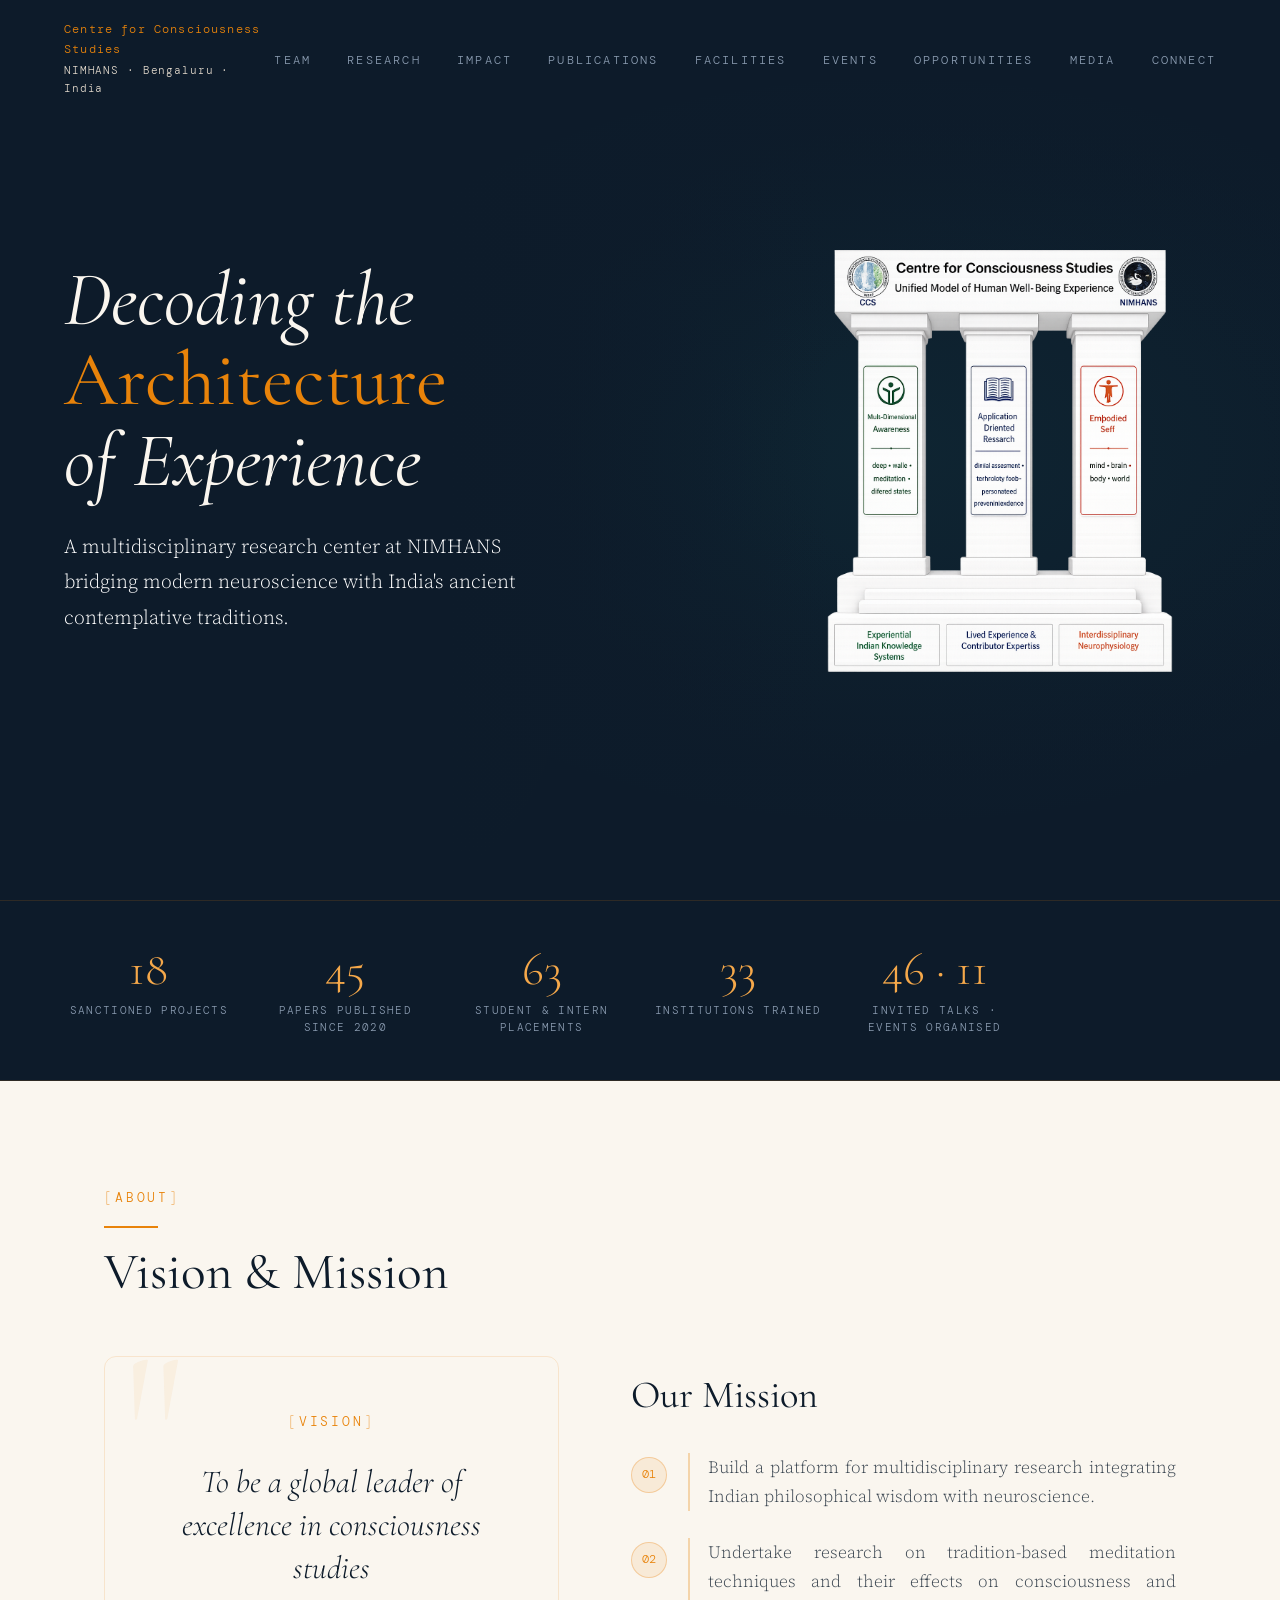
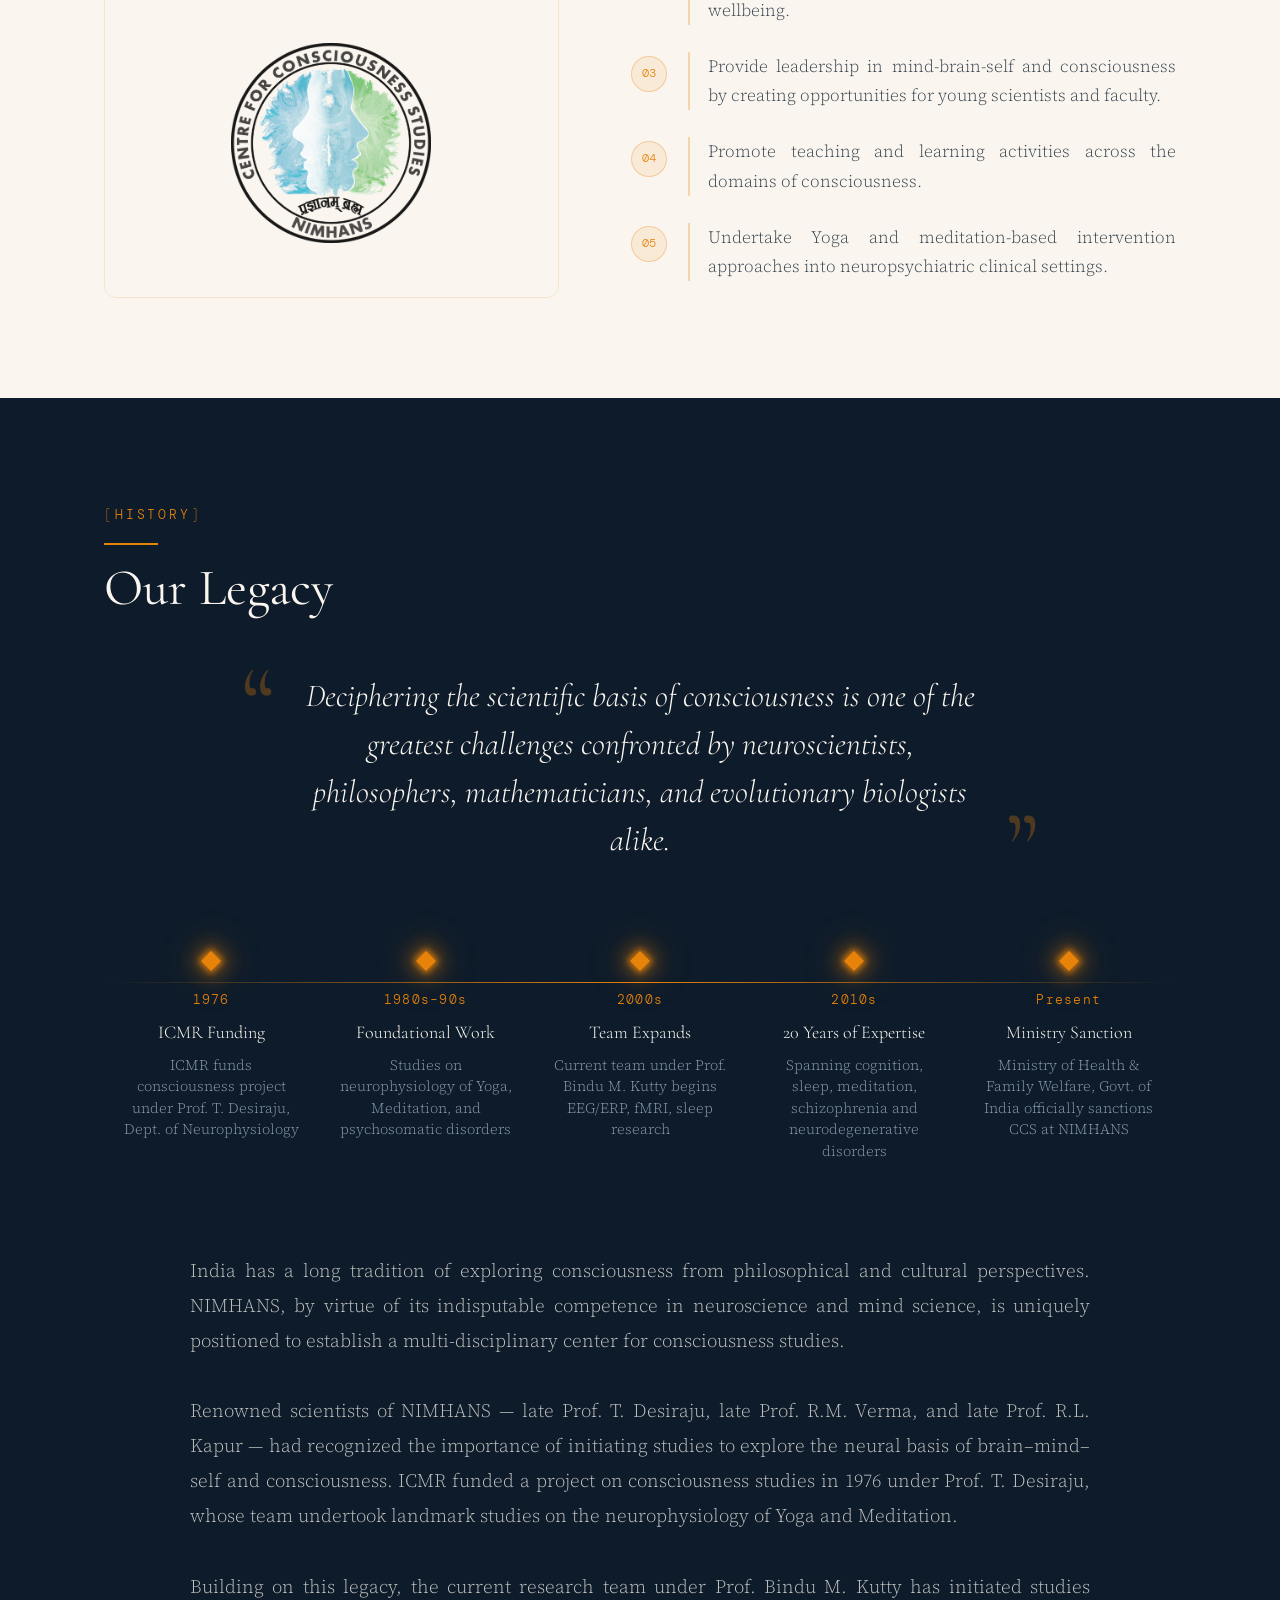
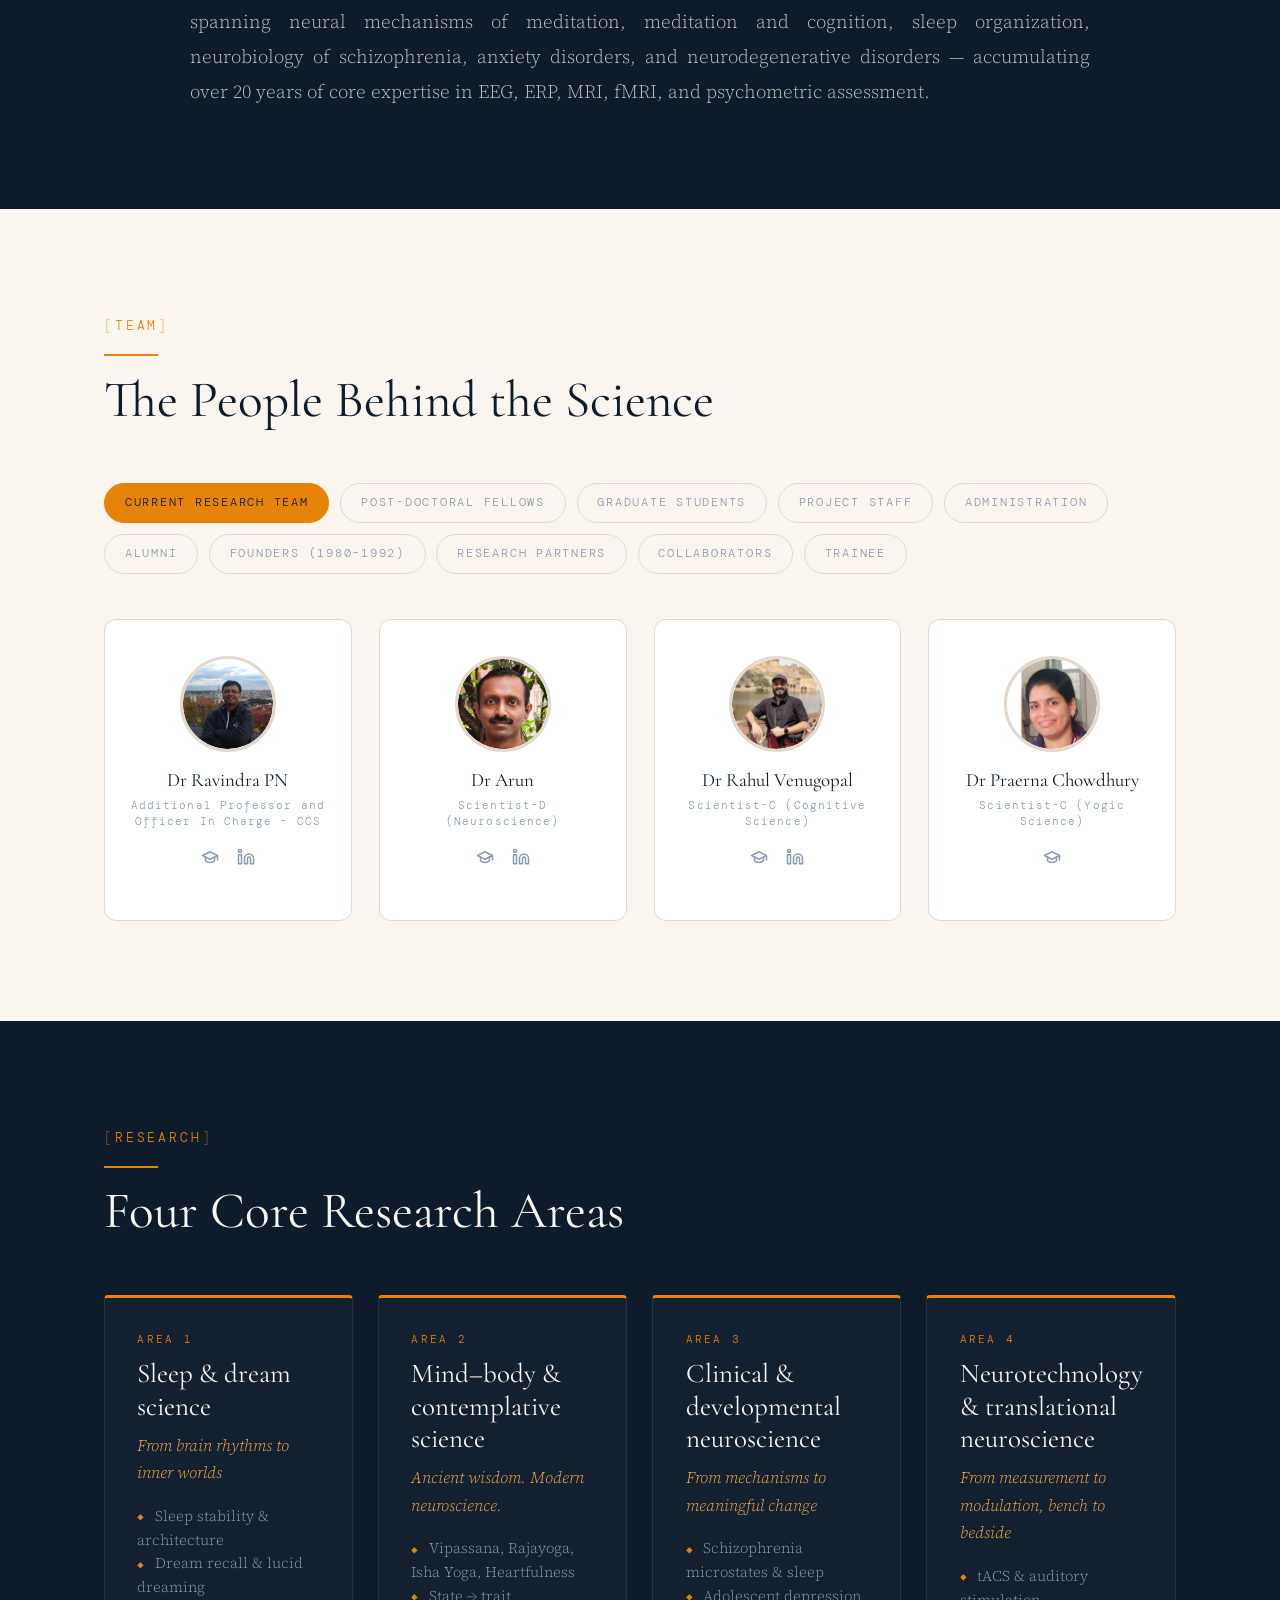
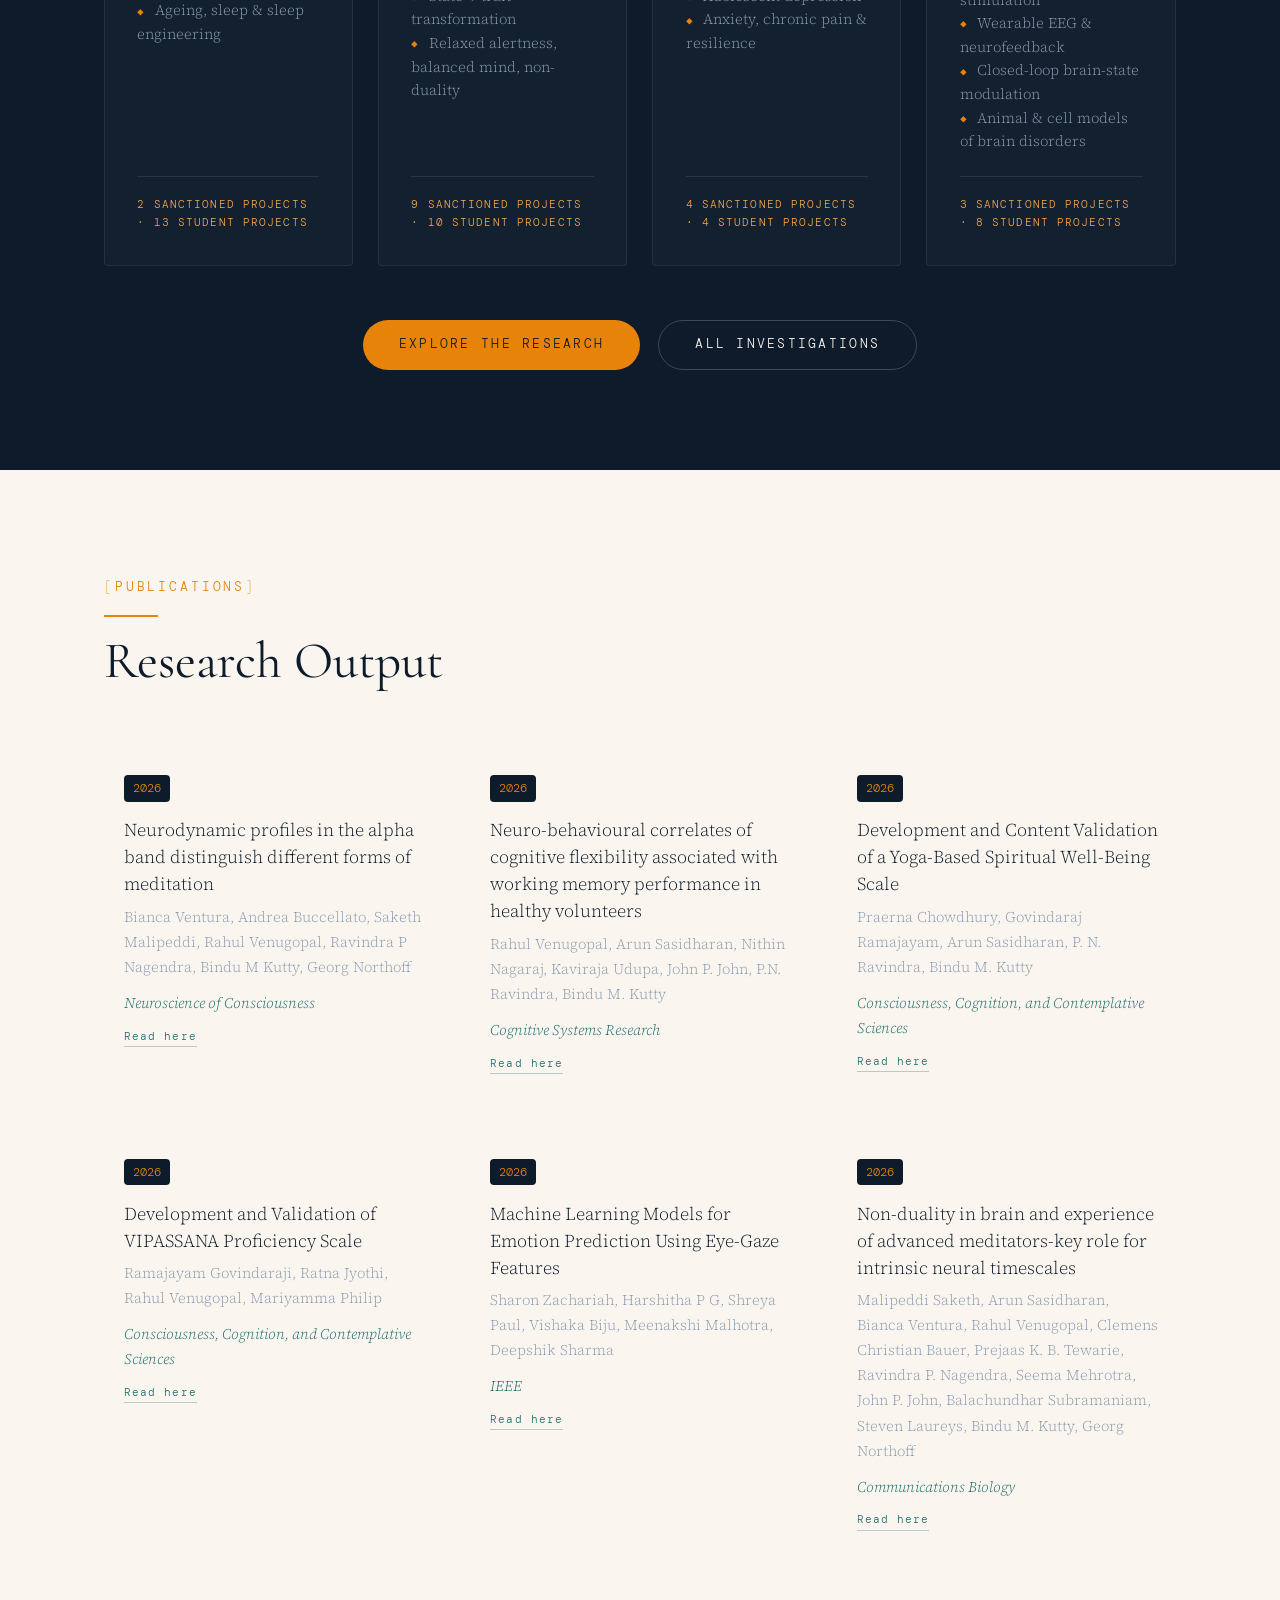
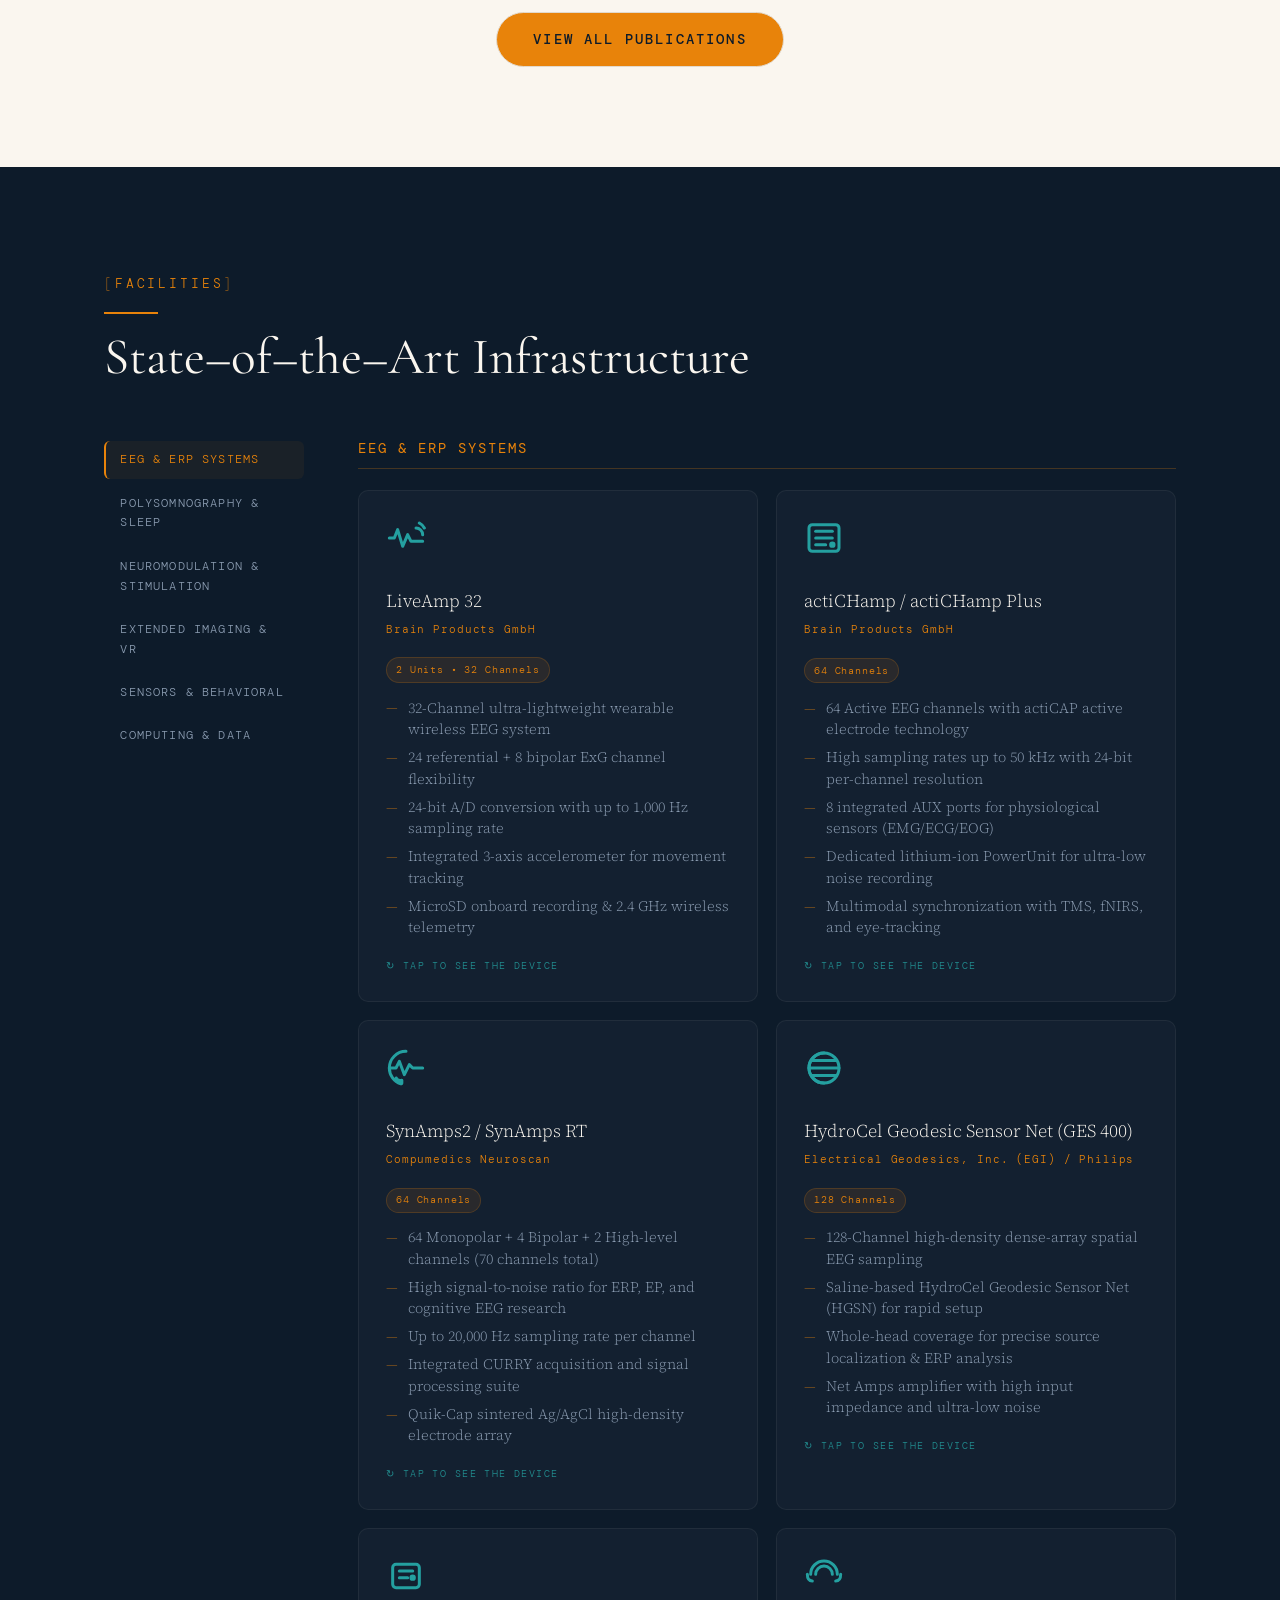
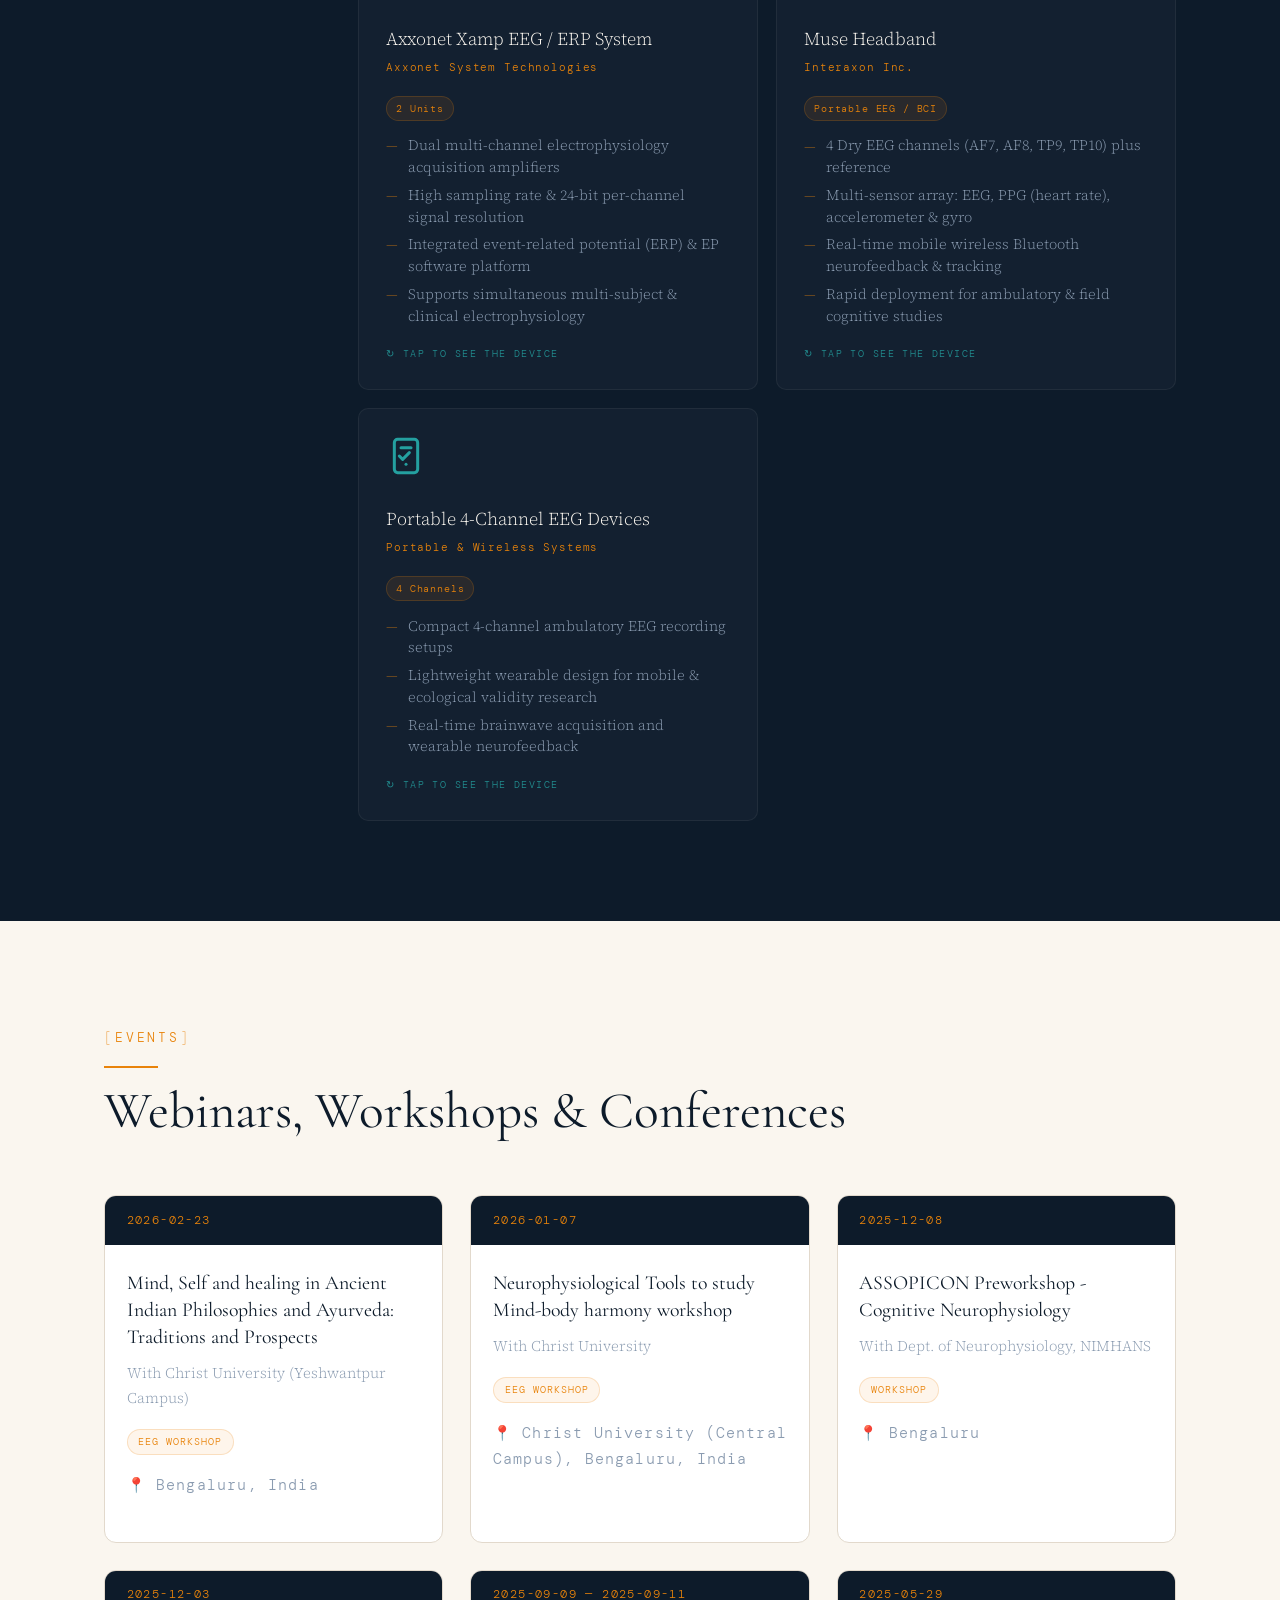
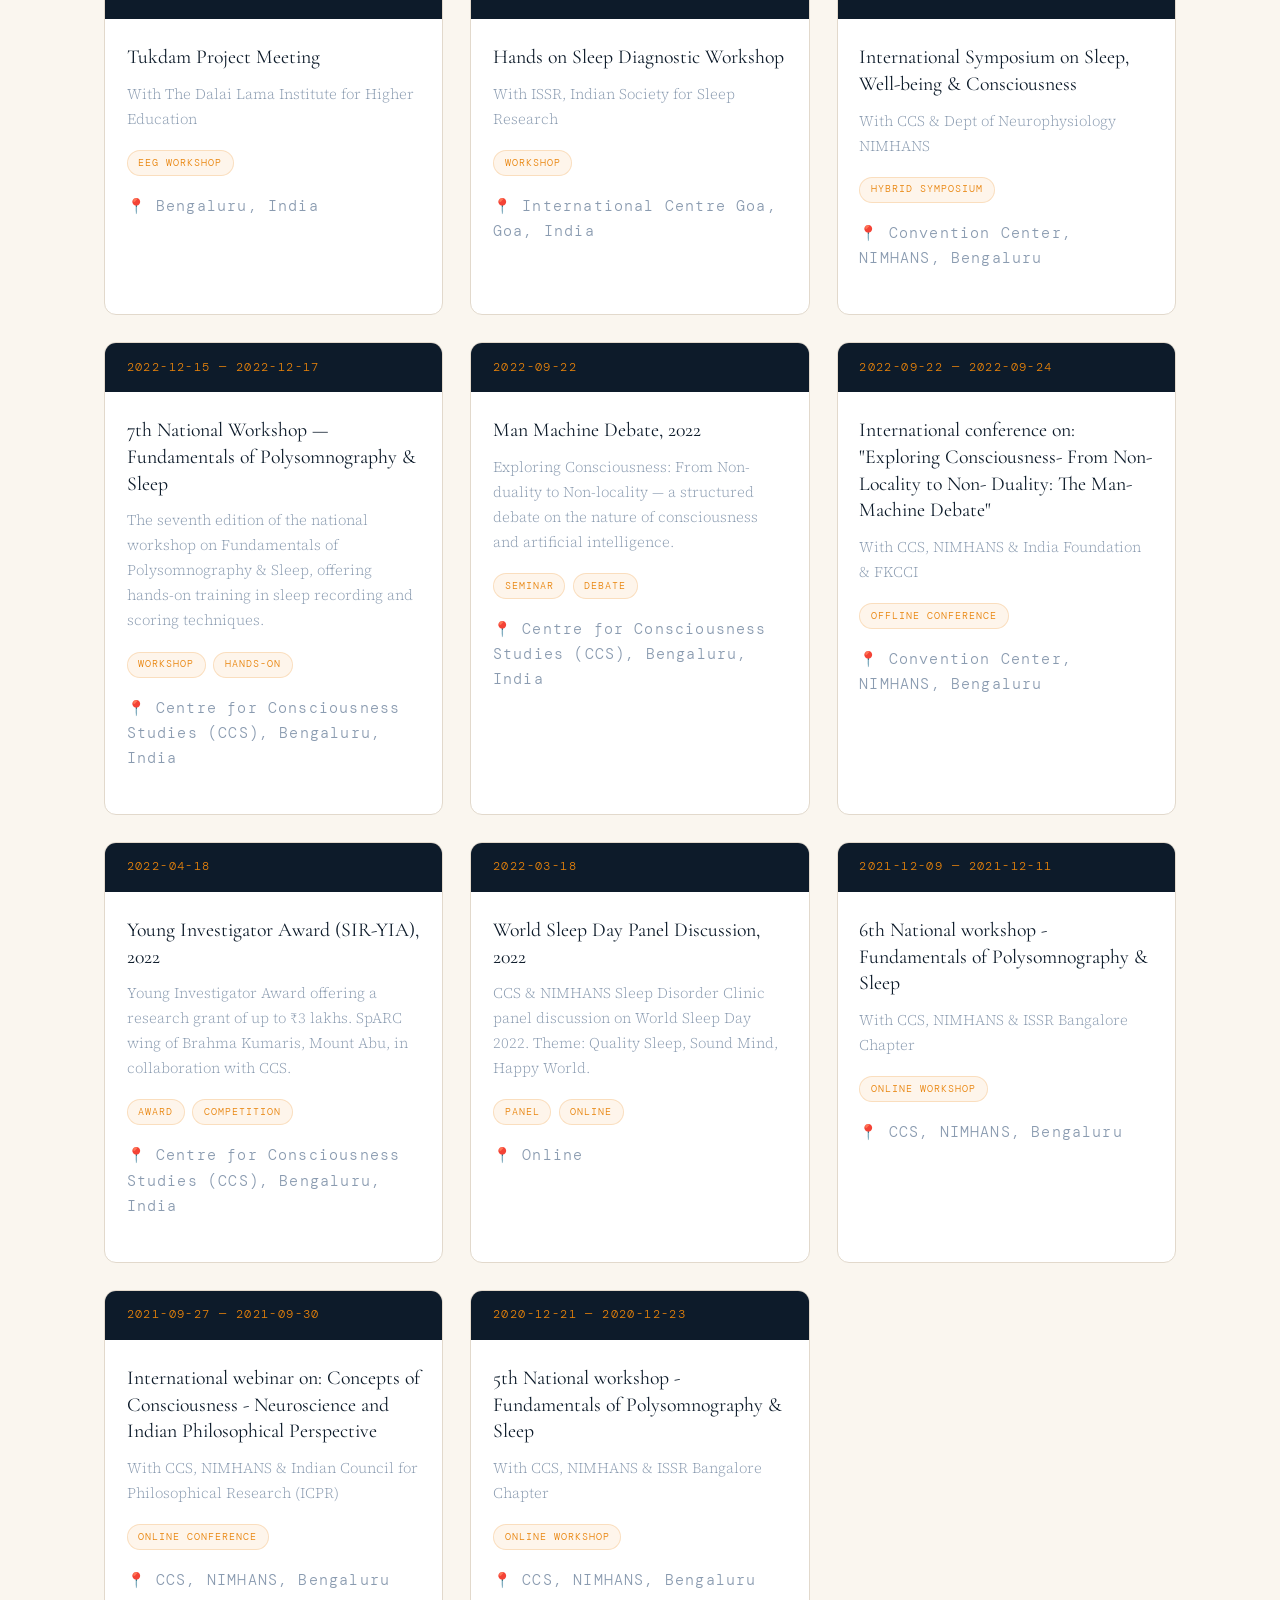
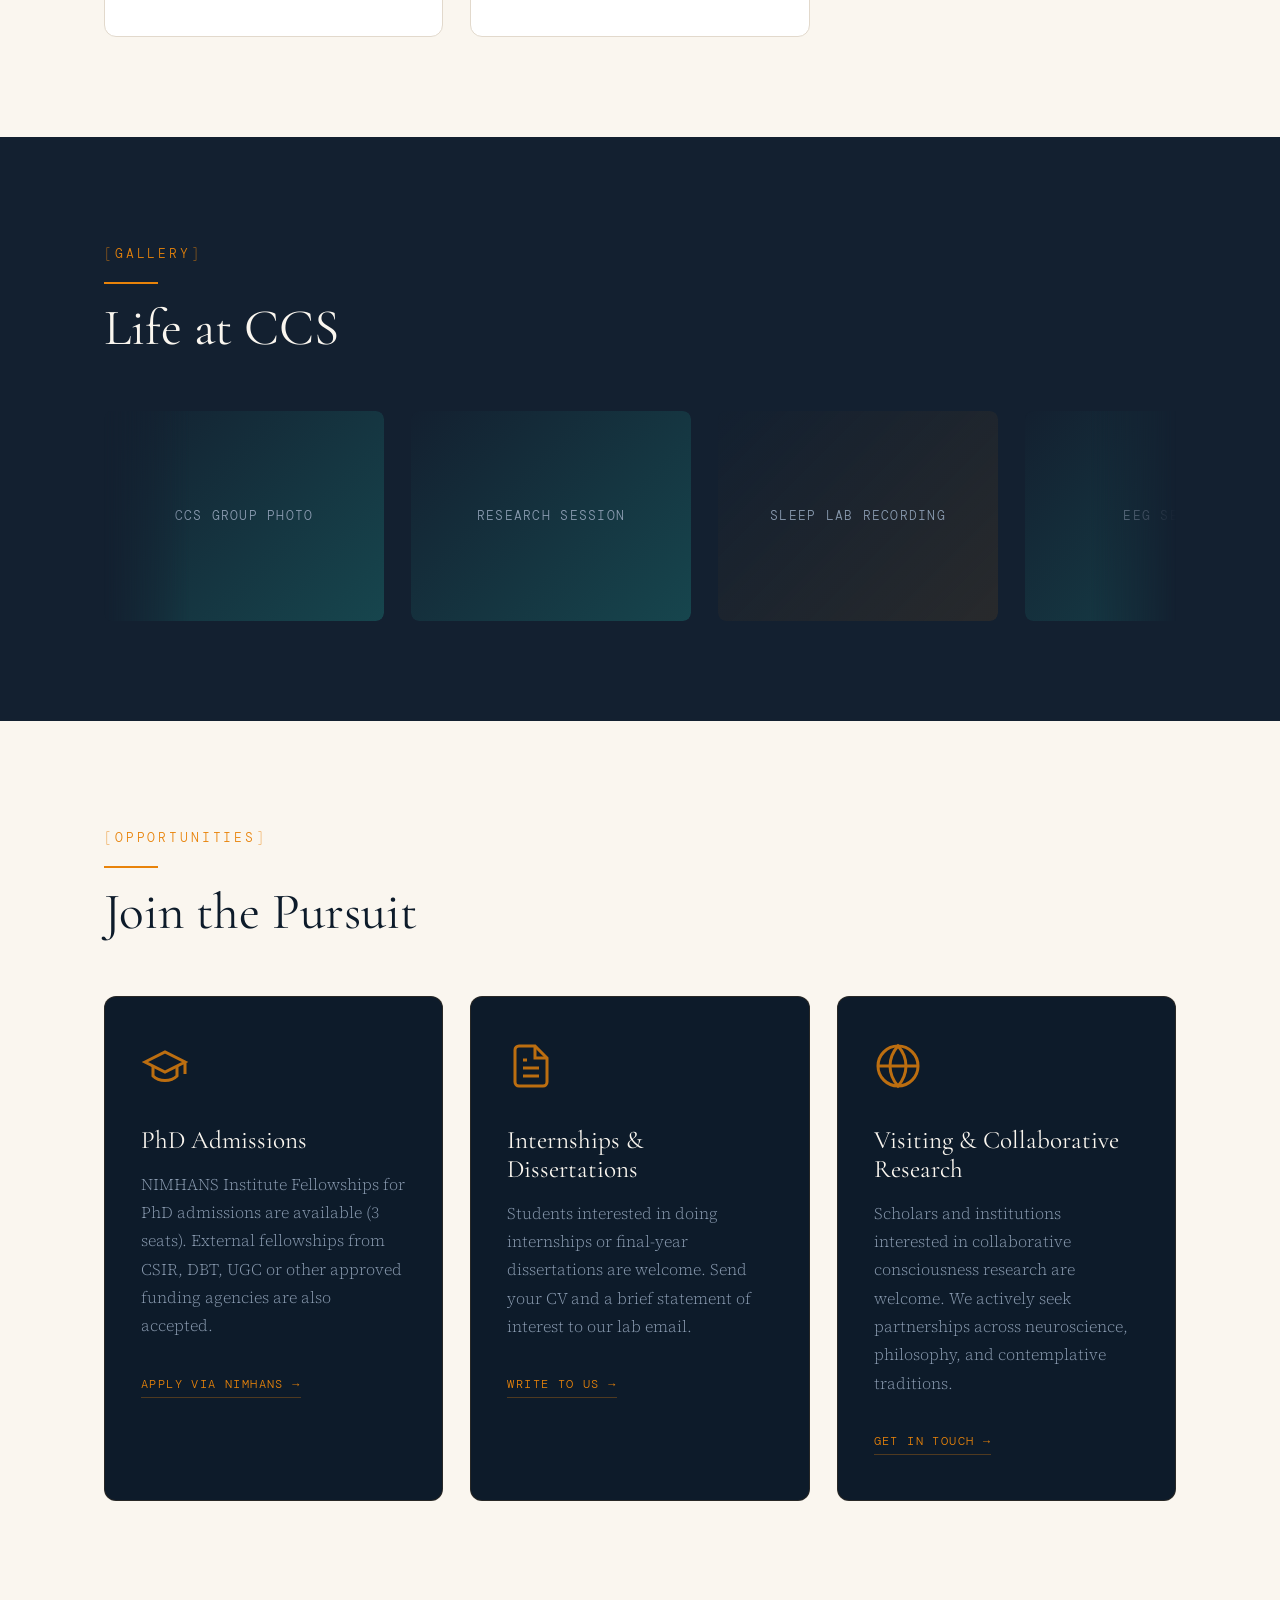
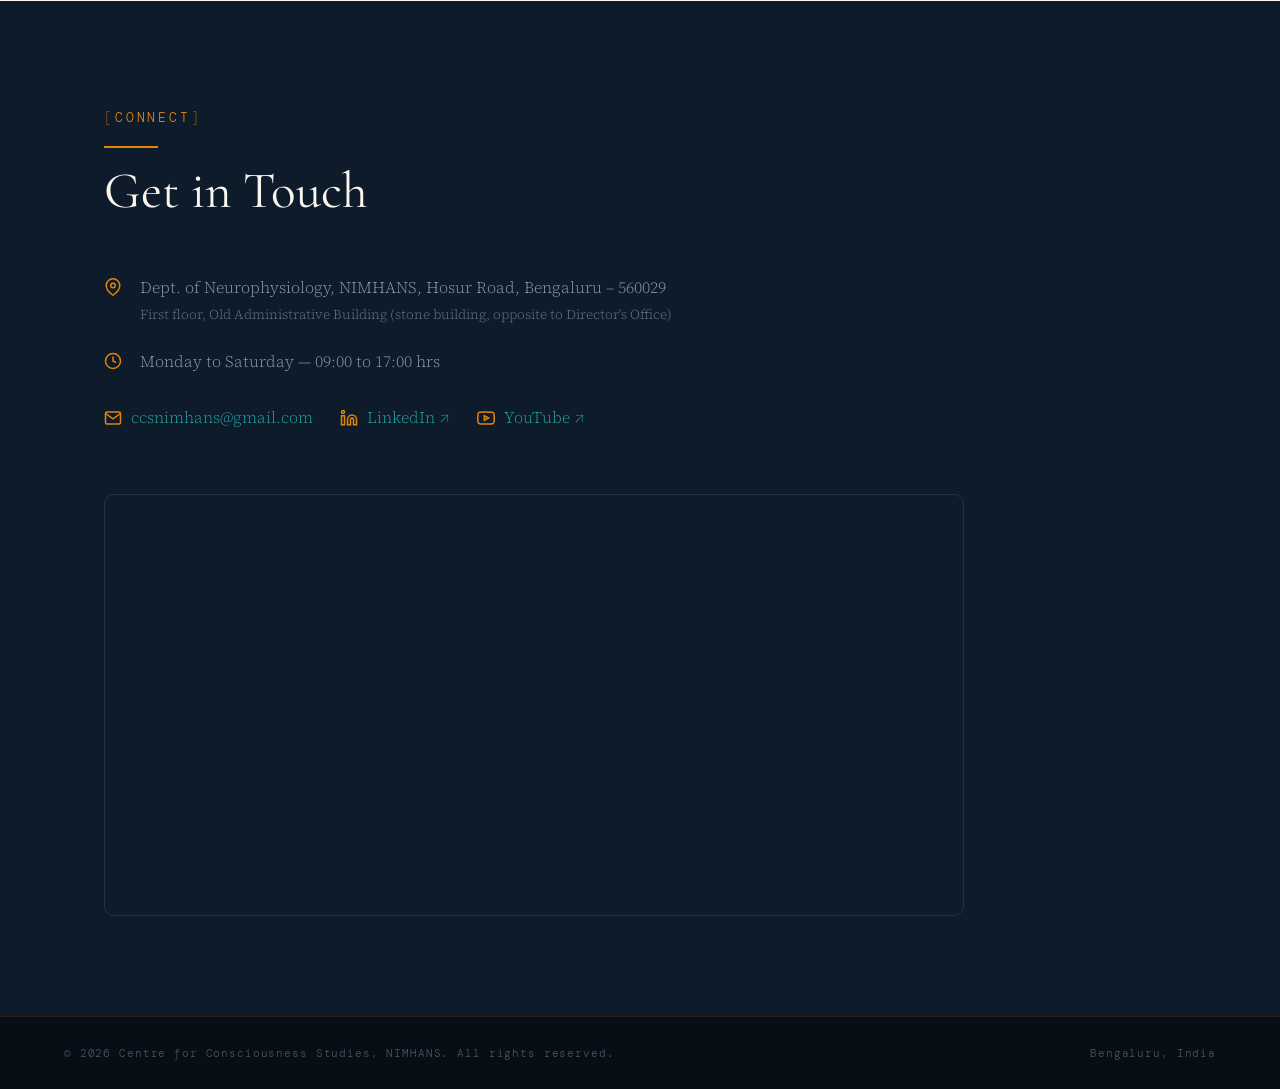
==== commit 64dc49fd: "Release v2.0.0: data-driven research, impact and facilities - New Research, Impact and internal Idea" ====
--- a/index.html
+++ b/index.html
@@ -1304,6 +1304,23 @@
       opacity: .6;
     }
 
+
+    /* flip cards (facilities.json) */
+    .fac-card { padding: 0; background: none; border: 0; perspective: 1100px; cursor: pointer; }
+    .fac-card:hover { transform: none; border: 0; }
+    .fac-flip { display: grid; transition: transform .6s var(--ease); transform-style: preserve-3d; height: 100%; }
+    .fac-card.flipped .fac-flip { transform: rotateY(180deg); }
+    .fac-face { grid-area: 1 / 1; backface-visibility: hidden; -webkit-backface-visibility: hidden; border-radius: 10px; border: 1px solid rgba(250,246,239,.06); overflow: hidden; }
+    .fac-front { background: var(--surface); padding: 1.5rem; transition: border-color .2s; }
+    .fac-card:hover .fac-front { border-color: rgba(26,107,107,.4); }
+    .fac-back { transform: rotateY(180deg); background: #0b1622; display: flex; flex-direction: column; }
+    .fac-back img { width: 100%; flex: 1; min-height: 0; object-fit: cover; display: block; }
+    .fac-back .fac-ph { flex: 1; display: flex; align-items: center; justify-content: center; text-align: center; padding: 1.5rem; color: var(--muted); font-family: var(--ff-mono); font-size: .66rem; letter-spacing: .1em; text-transform: uppercase; line-height: 1.8; }
+    .fac-back .fac-ph[hidden] { display: none; }
+    .fac-back .fac-cap { padding: .7rem 1rem; font-family: var(--ff-mono); font-size: .62rem; letter-spacing: .08em; color: var(--cream); background: rgba(7,14,22,.9); }
+    .fac-flip-hint { margin-top: 1rem; font-family: var(--ff-mono); font-size: .56rem; letter-spacing: .14em; text-transform: uppercase; color: var(--teal-lt); opacity: .85; }
+    @media (prefers-reduced-motion: reduce) { .fac-flip { transition: none; } }
+
     /* ── EVENTS ─────────────────────────────────────────── */
     #talks {
       position: relative;
@@ -1815,7 +1832,8 @@
   <div id="nav-overlay" role="dialog" aria-modal="true" aria-label="Navigation menu">
     <a href="#hero" onclick="closeNav()">Home</a>
     <a href="#people" onclick="closeNav()">Team</a>
-    <a href="#projects" onclick="closeNav()">Projects</a>
+    <a href="research.html" onclick="closeNav()">Research</a>
+    <a href="impact.html" onclick="closeNav()">Impact</a>
     <a href="#publications" onclick="closeNav()">Publications</a>
     <a href="#facilities" onclick="closeNav()">Facilities</a>
     <a href="#talks" onclick="closeNav()">Events</a>
@@ -1832,7 +1850,8 @@
     </a>
     <ul class="nav-links" role="list">
       <li><a href="#people">Team</a></li>
-      <li><a href="#projects">Projects</a></li>
+      <li><a href="research.html">Research</a></li>
+      <li><a href="impact.html">Impact</a></li>
       <li><a href="#publications">Publications</a></li>
       <li><a href="#facilities">Facilities</a></li>
       <li><a href="#talks">Events</a></li>
@@ -1882,6 +1901,42 @@
 
 
 
+  <!-- ── STATS BAND (filled from assets/data/site-data.json; edit the Google Sheet export, not this) ── -->
+  <section id="stats" class="dark" style="padding:2.5rem 5vw;border-top:1px solid rgba(232,131,10,.15);border-bottom:1px solid rgba(232,131,10,.15);" hidden>
+    <style>
+      .stats-band { max-width: var(--max); margin: 0 auto; display: grid; grid-template-columns: repeat(6, 1fr); gap: 1.5rem; text-align: center; }
+      .stat-num { font-family: var(--ff-disp); font-size: 2.6rem; line-height: 1; color: var(--saffron-lt); }
+      .stat-label { margin-top: .5rem; font-family: var(--ff-mono); font-size: .62rem; letter-spacing: .12em; text-transform: uppercase; color: var(--muted); line-height: 1.5; }
+      @media (max-width: 900px) { .stats-band { grid-template-columns: repeat(3, 1fr); } }
+      @media (max-width: 520px) { .stats-band { grid-template-columns: repeat(2, 1fr); } .stat-num { font-size: 2.1rem; } }
+    </style>
+    <div class="stats-band" id="stats-band" aria-label="CCS at a glance"></div>
+  </section>
+  <script>
+    /* Reads assets/data/site-data.json (built by tools/build_data.py). Hides the band if the data is unavailable. */
+    fetch('assets/data/site-data.json', { cache: 'no-cache' })
+      .then(function (r) { if (!r.ok) throw new Error(r.status); return r.json(); })
+      .then(function (d) {
+        var s = d.stats;
+        var tiles = [
+          [s.sanctioned_projects, 'Sanctioned projects'],
+          [s.papers_since_2020, 'Papers published since 2020'],
+          [s.student_intern_placements, 'Student & intern placements'],
+          [s.intern_institutions, 'Institutions trained'],
+          [s.invited_talks + ' \u00b7 ' + s.events_organised, 'Invited talks \u00b7 events organised']
+        ];
+        var el = document.getElementById('stats-band');
+        tiles.forEach(function (t) {
+          var c = document.createElement('div');
+          var n = document.createElement('div'); n.className = 'stat-num'; n.textContent = t[0];
+          var l = document.createElement('div'); l.className = 'stat-label'; l.textContent = t[1];
+          c.appendChild(n); c.appendChild(l); el.appendChild(c);
+        });
+        document.getElementById('stats').hidden = false;
+      })
+      .catch(function () { /* leave band hidden */ });
+  </script>
+
   <!-- ── VISION & MISSION ───────────────────────────── -->
   <section id="about" class="light section-pad" style="position:relative;overflow:hidden;">
     <div class="container">
@@ -2882,118 +2937,59 @@
 
   <!-- ── PROJECTS ───────────────────────────────────── -->
   <section id="projects" class="dark section-pad" style="position:relative;overflow:hidden;">
+    <style>
+      .home-areas { display: grid; grid-template-columns: repeat(4, 1fr); gap: 1.4rem; }
+      .home-area { display: flex; flex-direction: column; padding: 1.8rem; background: var(--surface); border: 1px solid rgba(250,246,239,.08); border-top: 3px solid var(--saffron); border-radius: 4px; color: var(--cream); text-decoration: none; transition: transform .25s var(--ease), border-color .25s var(--ease); }
+      .home-area:hover { transform: translateY(-4px); border-color: var(--saffron); }
+      .home-area .n { font-family: var(--ff-mono); font-size: .62rem; letter-spacing: .2em; text-transform: uppercase; color: var(--saffron); }
+      .home-area h3 { font-family: var(--ff-disp); font-size: 1.5rem; line-height: 1.2; margin: .5rem 0; }
+      .home-area .tag { font-style: italic; color: var(--saffron-lt); font-size: .9rem; margin-bottom: 1rem; }
+      .home-area ul { list-style: none; font-size: .82rem; color: var(--muted); line-height: 1.6; flex: 1; }
+      .home-area li::before { content: "\25C6"; color: var(--saffron); font-size: .5rem; margin-right: .6rem; vertical-align: middle; }
+      .home-area .counts { margin-top: 1.2rem; padding-top: 1rem; border-top: 1px solid rgba(250,246,239,.1); font-family: var(--ff-mono); font-size: .62rem; letter-spacing: .1em; text-transform: uppercase; color: var(--saffron-lt); }
+      @media (max-width: 1000px) { .home-areas { grid-template-columns: repeat(2, 1fr); } }
+      @media (max-width: 560px) { .home-areas { grid-template-columns: 1fr; } }
+    </style>
     <div class="container">
       <div class="section-header light-header reveal">
         <span class="label">Research</span>
         <div class="saffron-rule"></div>
-        <h2 style="color:var(--cream);">Active Investigations</h2>
+        <h2 style="color:var(--cream);">Four Core Research Areas</h2>
       </div>
 
-      <!-- PROJECT_FILTERS_START -->
-      <div class="filter-bar reveal" role="group" aria-label="Filter projects by topic">
-        <button class="filter-btn active" data-filter="all">All</button>
-        <button class="filter-btn" data-filter="Meditation">Meditation</button>
-        <button class="filter-btn" data-filter="Sleep">Sleep</button>
-        <button class="filter-btn" data-filter="Cognition">Cognition</button>
-        <button class="filter-btn" data-filter="Wellbeing">Wellbeing</button>
-        <button class="filter-btn" data-filter="Circadian">Circadian</button>
+      <div class="home-areas reveal" id="home-areas">
+        <a class="home-area" href="research.html#area-sleep" data-area="sleep">
+          <span class="n">Area 1</span><h3>Sleep &amp; dream science</h3><p class="tag">From brain rhythms to inner worlds</p>
+          <ul><li>Sleep stability &amp; architecture</li><li>Dream recall &amp; lucid dreaming</li><li>Ageing, sleep &amp; sleep engineering</li></ul>
+          <div class="counts">&nbsp;</div></a>
+        <a class="home-area" href="research.html#area-mindbody" data-area="mindbody">
+          <span class="n">Area 2</span><h3>Mind&ndash;body &amp; contemplative science</h3><p class="tag">Ancient wisdom. Modern neuroscience.</p>
+          <ul><li>Vipassana, Rajayoga, Isha Yoga, Heartfulness</li><li>State &rarr; trait transformation</li><li>Relaxed alertness, balanced mind, non-duality</li></ul>
+          <div class="counts">&nbsp;</div></a>
+        <a class="home-area" href="research.html#area-clinical" data-area="clinical">
+          <span class="n">Area 3</span><h3>Clinical &amp; developmental neuroscience</h3><p class="tag">From mechanisms to meaningful change</p>
+          <ul><li>Schizophrenia microstates &amp; sleep</li><li>Adolescent depression</li><li>Anxiety, chronic pain &amp; resilience</li></ul>
+          <div class="counts">&nbsp;</div></a>
+        <a class="home-area" href="research.html#area-neurotech" data-area="neurotech">
+          <span class="n">Area 4</span><h3>Neurotechnology &amp; translational neuroscience</h3><p class="tag">From measurement to modulation, bench to bedside</p>
+          <ul><li>tACS &amp; auditory stimulation</li><li>Wearable EEG &amp; neurofeedback</li><li>Closed-loop brain-state modulation</li><li>Animal &amp; cell models of brain disorders</li></ul>
+          <div class="counts">&nbsp;</div></a>
       </div>
-      <!-- PROJECT_FILTERS_END -->
-
-      <!-- PROJECTS_START -->
-      <div class="projects-grid">
-
-        <article class="project-card reveal" data-tags="Sleep" style="animation-delay:0.00s">
-          <div class="project-top saffron"></div>
-          <div class="project-body">
-            <p class="project-type">DST-CSRI Project</p>
-            <h3>Evaluation of cognitive dysfunction in conditions of Insomnia and Excessive Daytime Sleepiness —
-              Efficacy of transcranial alternating current stimulation (tACS) on cognition and sleep</h3>
-            <div class="project-tags">
-              <span class="proj-tag">Sleep</span>
-            </div>
-          </div>
-        </article>
-
-        <article class="project-card reveal" data-tags="Meditation" style="animation-delay:0.07s">
-          <div class="project-top saffron"></div>
-          <div class="project-body">
-            <p class="project-type">Sahaj Marg Project</p>
-            <h3>Meditation and neuroplasticity — A study on Heartfulness meditators using EEG and MRI</h3>
-            <div class="project-tags">
-              <span class="proj-tag">Meditation</span>
-            </div>
-          </div>
-        </article>
-
-        <article class="project-card reveal" data-tags="Cognition" style="animation-delay:0.14s">
-          <div class="project-top "></div>
-          <div class="project-body">
-            <p class="project-type">PhD Project</p>
-            <h3>Neural oscillatory dynamics and cognition — A neurophysiological study</h3>
-            <div class="project-tags">
-              <span class="proj-tag">Cognition</span>
-            </div>
-          </div>
-        </article>
-
-        <article class="project-card reveal" data-tags="Meditation" style="animation-delay:0.21s">
-          <div class="project-top saffron"></div>
-          <div class="project-body">
-            <p class="project-type">PhD Project</p>
-            <h3>A Neurophysiological and Phenomenological Study of Yoga Nidra</h3>
-            <div class="project-tags">
-              <span class="proj-tag">Meditation</span>
-            </div>
-          </div>
-        </article>
-
-        <article class="project-card reveal" data-tags="Meditation Wellbeing" style="animation-delay:0.28s">
-          <div class="project-top "></div>
-          <div class="project-body">
-            <p class="project-type"> Project</p>
-            <h3>Simplified Kundalini Yoga (SKY) Practice and Wellbeing: A Pilot Study to Explore the Importance of
-              Neuro-visceral Integration in Wellbeing</h3>
-            <div class="project-tags">
-              <span class="proj-tag">Meditation</span>
-              <span class="proj-tag">Wellbeing</span>
-            </div>
-          </div>
-        </article>
-
-        <article class="project-card reveal" data-tags="Meditation Sleep" style="animation-delay:0.35s">
-          <div class="project-top saffron"></div>
-          <div class="project-body">
-            <p class="project-type">DST-SATYAM Project</p>
-            <h3>Assessment of Neurophysiology and Phenomenology of Dreaming among Long-term Practitioners of Meditation:
-              A Window to Explore the Enduring Effect of Meditation on Consciousness</h3>
-            <div class="project-tags">
-              <span class="proj-tag">Meditation</span>
-              <span class="proj-tag">Sleep</span>
-            </div>
-          </div>
-        </article>
-
+
+      <div class="reveal" style="text-align:center;margin-top:3rem;display:flex;gap:1rem;justify-content:center;flex-wrap:wrap;">
+        <a href="research.html" style="display:inline-flex;align-items:center;gap:.6rem;font-family:var(--ff-mono);font-size:.7rem;letter-spacing:.18em;text-transform:uppercase;color:var(--ink);background:var(--saffron);border-radius:100px;padding:.75rem 2rem;">Explore the research</a>
+        <a href="projects.html" style="display:inline-flex;align-items:center;gap:.6rem;font-family:var(--ff-mono);font-size:.7rem;letter-spacing:.18em;text-transform:uppercase;color:var(--cream);border:1px solid rgba(250,246,239,.2);border-radius:100px;padding:.75rem 2rem;">All investigations</a>
       </div>
-
-      <!-- View All Projects CTA -->
-      <div class="reveal" style="text-align:center;margin-top:3rem;">
-        <a href="projects.html" style="
-          display:inline-flex;align-items:center;gap:.6rem;
-          font-family:var(--ff-mono);font-size:.7rem;letter-spacing:.18em;text-transform:uppercase;
-          color:var(--cream);border:1px solid rgba(250,246,239,.2);border-radius:100px;
-          padding:.75rem 2rem;transition:all .25s var(--ease);
-        " onmouseover="this.style.borderColor='var(--saffron)';this.style.color='var(--saffron)';"
-          onmouseout="this.style.borderColor='rgba(250,246,239,.2)';this.style.color='var(--cream)';">
-          View All 19 Projects
-          <svg width="14" height="14" viewBox="0 0 24 24" fill="none" stroke="currentColor" stroke-width="2">
-            <line x1="5" y1="12" x2="19" y2="12" />
-            <polyline points="12 5 19 12 12 19" />
-          </svg>
-        </a>
-      </div>
-      <!-- PROJECTS_END -->
     </div>
+    <script>
+      /* Fill each area card's counts from assets/data/site-data.json */
+      fetch('assets/data/site-data.json', { cache: 'no-cache' }).then(function (r) { return r.json(); }).then(function (d) {
+        document.querySelectorAll('#home-areas .home-area').forEach(function (c) {
+          var a = d.areas[c.dataset.area]; if (!a) return;
+          c.querySelector('.counts').textContent = a.sanctioned + (a.sanctioned === 1 ? ' sanctioned project' : ' sanctioned projects') + ' · ' + a.students + ' student projects';
+        });
+      }).catch(function () {});
+    </script>
   </section>
 
   <!-- ── PUBLICATIONS ───────────────────────────────── -->
@@ -3118,21 +3114,7 @@
       <div class="facilities-layout">
         <!-- sticky sidebar -->
         <aside class="fac-sidebar" aria-label="Facility categories">
-          <nav class="fac-nav">
-
-            <div class="fac-nav-item active" id="tab-btn-eeg-erp" onclick="switchFacTab('eeg-erp')">EEG &amp; ERP Systems</div>
-
-            <div class="fac-nav-item" id="tab-btn-polysomnography" onclick="switchFacTab('polysomnography')">Polysomnography &amp; Sleep</div>
-
-            <div class="fac-nav-item" id="tab-btn-neuromodulation" onclick="switchFacTab('neuromodulation')">Neuromodulation &amp; Stimulation</div>
-
-            <div class="fac-nav-item" id="tab-btn-extended-imaging" onclick="switchFacTab('extended-imaging')">Extended Imaging &amp; VR</div>
-
-            <div class="fac-nav-item" id="tab-btn-sensors-behavior" onclick="switchFacTab('sensors-behavior')">Sensors &amp; Behavioral</div>
-
-            <div class="fac-nav-item" id="tab-btn-computing" onclick="switchFacTab('computing')">Computing &amp; Data</div>
-
-          </nav>
+          <nav class="fac-nav" id="fac-nav" aria-label="Facility categories"></nav>
         </aside>
 
         <script>
@@ -3160,372 +3142,60 @@
         </script>
 
         <!-- scrollable content -->
-        <div class="fac-content">
-
-          <!-- 1. EEG & ERP SYSTEMS -->
-          <div class="fac-section active" id="fac-eeg-erp" style="display: block;">
-            <h3 class="fac-category-title">EEG &amp; ERP Systems</h3>
-            <div class="fac-items-grid">
-
-              <div class="fac-card">
-                <svg class="fac-icon" viewBox="0 0 24 24" fill="none" stroke="currentColor" stroke-width="1.8" stroke-linecap="round" stroke-linejoin="round">
-                  <path d="M2 12h3l2-5 3 10 3-7 2 4h7"/>
-                  <path d="M18 6a4 4 0 0 1 4 4"/>
-                  <path d="M20 3a7 7 0 0 1 3 3"/>
-                </svg>
-                <div class="fac-name">LiveAmp 32</div>
-                <div class="fac-vendor">Brain Products GmbH</div>
-                <span class="fac-count">2 Units &bull; 32 Channels</span>
-                <ul class="fac-specs">
-                  <li>32-Channel ultra-lightweight wearable wireless EEG system</li>
-                  <li>24 referential + 8 bipolar ExG channel flexibility</li>
-                  <li>24-bit A/D conversion with up to 1,000 Hz sampling rate</li>
-                  <li>Integrated 3-axis accelerometer for movement tracking</li>
-                  <li>MicroSD onboard recording &amp; 2.4 GHz wireless telemetry</li>
-                </ul>
-              </div>
-
-              <div class="fac-card">
-                <svg class="fac-icon" viewBox="0 0 24 24" fill="none" stroke="currentColor" stroke-width="1.8" stroke-linecap="round" stroke-linejoin="round">
-                  <rect x="3" y="4" width="18" height="16" rx="2"/>
-                  <path d="M7 8h10"/>
-                  <path d="M7 12h10"/>
-                  <path d="M7 16h6"/>
-                  <circle cx="17" cy="16" r="1" fill="currentColor"/>
-                </svg>
-                <div class="fac-name">actiCHamp / actiCHamp Plus</div>
-                <div class="fac-vendor">Brain Products GmbH</div>
-                <span class="fac-count">64 Channels</span>
-                <ul class="fac-specs">
-                  <li>64 Active EEG channels with actiCAP active electrode technology</li>
-                  <li>High sampling rates up to 50 kHz with 24-bit per-channel resolution</li>
-                  <li>8 integrated AUX ports for physiological sensors (EMG/ECG/EOG)</li>
-                  <li>Dedicated lithium-ion PowerUnit for ultra-low noise recording</li>
-                  <li>Multimodal synchronization with TMS, fNIRS, and eye-tracking</li>
-                </ul>
-              </div>
-
-              <div class="fac-card">
-                <svg class="fac-icon" viewBox="0 0 24 24" fill="none" stroke="currentColor" stroke-width="1.8" stroke-linecap="round" stroke-linejoin="round">
-                  <path d="M12 2a10 10 0 0 0-10 10c0 4.42 2.87 8.17 6.84 9.5c.5.08.66-.23.66-.5v-1.69c-2.77.6-3.36-1.34-3.36-1.34"/>
-                  <path d="M2 12h4l2-4 3 8 3-6 2 2h6"/>
-                </svg>
-                <div class="fac-name">SynAmps2 / SynAmps RT</div>
-                <div class="fac-vendor">Compumedics Neuroscan</div>
-                <span class="fac-count">64 Channels</span>
-                <ul class="fac-specs">
-                  <li>64 Monopolar + 4 Bipolar + 2 High-level channels (70 channels total)</li>
-                  <li>High signal-to-noise ratio for ERP, EP, and cognitive EEG research</li>
-                  <li>Up to 20,000 Hz sampling rate per channel</li>
-                  <li>Integrated CURRY acquisition and signal processing suite</li>
-                  <li>Quik-Cap sintered Ag/AgCl high-density electrode array</li>
-                </ul>
-              </div>
-
-              <div class="fac-card">
-                <svg class="fac-icon" viewBox="0 0 24 24" fill="none" stroke="currentColor" stroke-width="1.8" stroke-linecap="round" stroke-linejoin="round">
-                  <circle cx="12" cy="12" r="9"/>
-                  <path d="M12 3a9 9 0 0 0 0 18"/>
-                  <path d="M3 12h18"/>
-                  <path d="M4.5 7.5h15"/>
-                  <path d="M4.5 16.5h15"/>
-                </svg>
-                <div class="fac-name">HydroCel Geodesic Sensor Net (GES 400)</div>
-                <div class="fac-vendor">Electrical Geodesics, Inc. (EGI) / Philips</div>
-                <span class="fac-count">128 Channels</span>
-                <ul class="fac-specs">
-                  <li>128-Channel high-density dense-array spatial EEG sampling</li>
-                  <li>Saline-based HydroCel Geodesic Sensor Net (HGSN) for rapid setup</li>
-                  <li>Whole-head coverage for precise source localization &amp; ERP analysis</li>
-                  <li>Net Amps amplifier with high input impedance and ultra-low noise</li>
-                </ul>
-              </div>
-
-              <div class="fac-card">
-                <svg class="fac-icon" viewBox="0 0 24 24" fill="none" stroke="currentColor" stroke-width="1.8" stroke-linecap="round" stroke-linejoin="round">
-                  <rect x="4" y="5" width="16" height="14" rx="2"/>
-                  <path d="M8 9h8"/>
-                  <path d="M8 13h5"/>
-                  <circle cx="16" cy="13" r="1" fill="currentColor"/>
-                </svg>
-                <div class="fac-name">Axxonet Xamp EEG / ERP System</div>
-                <div class="fac-vendor">Axxonet System Technologies</div>
-                <span class="fac-count">2 Units</span>
-                <ul class="fac-specs">
-                  <li>Dual multi-channel electrophysiology acquisition amplifiers</li>
-                  <li>High sampling rate &amp; 24-bit per-channel signal resolution</li>
-                  <li>Integrated event-related potential (ERP) &amp; EP software platform</li>
-                  <li>Supports simultaneous multi-subject &amp; clinical electrophysiology</li>
-                </ul>
-              </div>
-
-              <div class="fac-card">
-                <svg class="fac-icon" viewBox="0 0 24 24" fill="none" stroke="currentColor" stroke-width="1.8" stroke-linecap="round" stroke-linejoin="round">
-                  <path d="M4 11a8 8 0 0 1 16 0"/>
-                  <path d="M2 11c0 2.5 1 4 3 4"/>
-                  <path d="M22 11c0 2.5-1 4-3 4"/>
-                  <path d="M7 11a5 5 0 0 1 10 0"/>
-                </svg>
-                <div class="fac-name">Muse Headband</div>
-                <div class="fac-vendor">Interaxon Inc.</div>
-                <span class="fac-count">Portable EEG / BCI</span>
-                <ul class="fac-specs">
-                  <li>4 Dry EEG channels (AF7, AF8, TP9, TP10) plus reference</li>
-                  <li>Multi-sensor array: EEG, PPG (heart rate), accelerometer &amp; gyro</li>
-                  <li>Real-time mobile wireless Bluetooth neurofeedback &amp; tracking</li>
-                  <li>Rapid deployment for ambulatory &amp; field cognitive studies</li>
-                </ul>
-              </div>
-
-              <div class="fac-card">
-                <svg class="fac-icon" viewBox="0 0 24 24" fill="none" stroke="currentColor" stroke-width="1.8" stroke-linecap="round" stroke-linejoin="round">
-                  <rect x="5" y="2" width="14" height="20" rx="2"/>
-                  <path d="M9 7h6"/>
-                  <path d="M8 12l2 2 4-4"/>
-                  <line x1="12" y1="17" x2="12" y2="17.01"/>
-                </svg>
-                <div class="fac-name">Portable 4-Channel EEG Devices</div>
-                <div class="fac-vendor">Portable &amp; Wireless Systems</div>
-                <span class="fac-count">4 Channels</span>
-                <ul class="fac-specs">
-                  <li>Compact 4-channel ambulatory EEG recording setups</li>
-                  <li>Lightweight wearable design for mobile &amp; ecological validity research</li>
-                  <li>Real-time brainwave acquisition and wearable neurofeedback</li>
-                </ul>
-              </div>
-
-            </div>
-          </div>
-
-          <!-- 2. POLYSOMNOGRAPHY & SLEEP DIAGNOSTICS -->
-          <div class="fac-section" id="fac-polysomnography" style="display: none;">
-            <h3 class="fac-category-title">Polysomnography &amp; Sleep Diagnostics</h3>
-            <div class="fac-items-grid">
-
-              <div class="fac-card">
-                <svg class="fac-icon" viewBox="0 0 24 24" fill="none" stroke="currentColor" stroke-width="1.8" stroke-linecap="round" stroke-linejoin="round">
-                  <path d="M21 12.79A9 9 0 1 1 11.21 3 7 7 0 0 0 21 12.79z"/>
-                  <path d="M2 20h20"/>
-                </svg>
-                <div class="fac-name">Nihon Kohden Polysomnography System (32-Channel)</div>
-                <div class="fac-vendor">Nihon Kohden Corporation</div>
-                <span class="fac-count">32 Channels</span>
-                <ul class="fac-specs">
-                  <li>32-Channel clinical-grade sleep diagnostic &amp; monitoring system</li>
-                  <li>Comprehensive PSG montage: EEG, EOG, EMG, ECG, SpO2 &amp; airflow</li>
-                  <li>High CMRR (&gt;105 dB) and low-noise amplifiers</li>
-                  <li>Integrated Polysmith sleep scoring &amp; analysis software suite</li>
-                </ul>
-              </div>
-
-              <div class="fac-card">
-                <svg class="fac-icon" viewBox="0 0 24 24" fill="none" stroke="currentColor" stroke-width="1.8" stroke-linecap="round" stroke-linejoin="round">
-                  <path d="M21 12.79A9 9 0 1 1 11.21 3 7 7 0 0 0 21 12.79z"/>
-                  <path d="M3 17h6l2-3 3 5 2-2h5"/>
-                </svg>
-                <div class="fac-name">Nihon Kohden Polysomnography System (64-Channel)</div>
-                <div class="fac-vendor">Nihon Kohden Corporation</div>
-                <span class="fac-count">64 Channels</span>
-                <ul class="fac-specs">
-                  <li>High-density 64-channel sleep acquisition &amp; diagnostic system</li>
-                  <li>Expanded EEG electrode placement for sleep neurodynamics</li>
-                  <li>High sampling rate (up to 10,000 Hz) with IP-addressable junction boxes</li>
-                  <li>Automated micro-arousal detection, sleep staging &amp; HL7 integration</li>
-                </ul>
-              </div>
-
-            </div>
-          </div>
-
-          <!-- 3. NEUROMODULATION & BRAIN STIMULATION -->
-          <div class="fac-section" id="fac-neuromodulation" style="display: none;">
-            <h3 class="fac-category-title">Neuromodulation &amp; Brain Stimulation</h3>
-            <div class="fac-items-grid">
-
-              <div class="fac-card">
-                <svg class="fac-icon" viewBox="0 0 24 24" fill="none" stroke="currentColor" stroke-width="1.8" stroke-linecap="round" stroke-linejoin="round">
-                  <path d="M13 2L3 14h9l-1 8 10-12h-9l1-8z"/>
-                </svg>
-                <div class="fac-name">Soterix HD-tES / HD-tDCS System</div>
-                <div class="fac-vendor">Soterix Medical Inc.</div>
-                <span class="fac-count">High-Definition Stimulation</span>
-                <ul class="fac-specs">
-                  <li>Non-invasive high-definition transcranial direct/alternating current stimulation</li>
-                  <li>Targeted sub-centimeter focal cortical stimulation using 4x1 ring electrodes</li>
-                  <li>Supports HD-tDCS, HD-tACS, and HD-tRNS precision protocols</li>
-                  <li>Real-time impedance monitoring &amp; current flow modeling integration</li>
-                </ul>
-              </div>
-
-              <div class="fac-card">
-                <svg class="fac-icon" viewBox="0 0 24 24" fill="none" stroke="currentColor" stroke-width="1.8" stroke-linecap="round" stroke-linejoin="round">
-                  <path d="M18.36 5.64a9 9 0 1 1-12.73 0"/>
-                  <line x1="12" y1="2" x2="12" y2="12"/>
-                </svg>
-                <div class="fac-name">Soterix taVNS Portable Stimulator</div>
-                <div class="fac-vendor">Soterix Medical Inc.</div>
-                <span class="fac-count">Portable Vagus Stimulation</span>
-                <ul class="fac-specs">
-                  <li>Transcutaneous Auricular Vagus Nerve Stimulation (taVNS) wearable unit</li>
-                  <li>Targeted stimulation of auricular branch of vagus nerve (ABVN)</li>
-                  <li>Modulates autonomic nervous system &amp; locus coeruleus noradrenergic pathways</li>
-                  <li>Compact, lightweight battery-powered design for field neuromodulation</li>
-                </ul>
-              </div>
-
-            </div>
-          </div>
-
-          <!-- 4. EXTENDED IMAGING & EYE TRACKING -->
-          <div class="fac-section" id="fac-extended-imaging" style="display: none;">
-            <h3 class="fac-category-title">Extended Imaging &amp; Eye Tracking</h3>
-            <div class="fac-items-grid">
-
-              <div class="fac-card">
-                <svg class="fac-icon" viewBox="0 0 24 24" fill="none" stroke="currentColor" stroke-width="1.8" stroke-linecap="round" stroke-linejoin="round">
-                  <rect x="2" y="6" width="20" height="10" rx="4"/>
-                  <path d="M12 16v3"/>
-                  <path d="M8 19h8"/>
-                  <circle cx="8" cy="11" r="2"/>
-                  <circle cx="16" cy="11" r="2"/>
-                </svg>
-                <div class="fac-name">HTC VIVE Mixed Reality Headsets</div>
-                <div class="fac-vendor">HTC VIVE</div>
-                <span class="fac-count">2 Headsets</span>
-                <ul class="fac-specs">
-                  <li>Dual high-resolution immersive mixed reality (MR) &amp; VR headsets</li>
-                  <li>Sub-millimeter spatial tracking &amp; high refresh-rate optics</li>
-                  <li>Integrated for 3D virtual environments &amp; neuro-behavioral experiments</li>
-                </ul>
-              </div>
-
-              <div class="fac-card">
-                <svg class="fac-icon" viewBox="0 0 24 24" fill="none" stroke="currentColor" stroke-width="1.8" stroke-linecap="round" stroke-linejoin="round">
-                  <path d="M1 12s4-8 11-8 11 8 11 8-4 8-11 8-11-8-11-8z"/>
-                  <circle cx="12" cy="12" r="3"/>
-                </svg>
-                <div class="fac-name">Tobii Eye Tracker</div>
-                <div class="fac-vendor">Tobii AB</div>
-                <span class="fac-count">120 Hz Sampling Rate</span>
-                <ul class="fac-specs">
-                  <li>High-precision 120 Hz eye tracking and pupilometry system</li>
-                  <li>Accurate fixation, saccade, and gaze-point dynamics capture</li>
-                  <li>Hardware synchronization with EEG, fNIRS &amp; stimulus software</li>
-                </ul>
-              </div>
-
-              <div class="fac-card">
-                <svg class="fac-icon" viewBox="0 0 24 24" fill="none" stroke="currentColor" stroke-width="1.8" stroke-linecap="round" stroke-linejoin="round">
-                  <circle cx="12" cy="12" r="5"/>
-                  <line x1="12" y1="1" x2="12" y2="3"/>
-                  <line x1="12" y1="21" x2="12" y2="23"/>
-                  <line x1="4.22" y1="4.22" x2="5.64" y2="5.64"/>
-                  <line x1="18.36" y1="18.36" x2="19.78" y2="19.78"/>
-                  <line x1="1" y1="12" x2="3" y2="12"/>
-                  <line x1="21" y1="12" x2="23" y2="12"/>
-                  <line x1="4.22" y1="19.78" x2="5.64" y2="18.36"/>
-                  <line x1="18.36" y1="5.64" x2="19.78" y2="4.22"/>
-                </svg>
-                <div class="fac-name">NIRSport 2 fNIRS System</div>
-                <div class="fac-vendor">NIRx Medical Technologies</div>
-                <span class="fac-count">Wireless fNIRS System</span>
-                <ul class="fac-specs">
-                  <li>Wearable multi-channel functional near-infrared spectroscopy system</li>
-                  <li>Dual wavelengths (760 nm &amp; 850 nm) for Oxy- and Deoxy-Hb tracking</li>
-                  <li>Integrated 9-axis accelerometer &amp; short-distance scalp noise filters</li>
-                  <li>Supports multi-subject hyperscanning &amp; co-registration with EEG/VR</li>
-                </ul>
-              </div>
-
-            </div>
-          </div>
-
-          <!-- 5. PHYSIOLOGICAL SENSORS & BEHAVIORAL RESPONSE -->
-          <div class="fac-section" id="fac-sensors-behavior" style="display: none;">
-            <h3 class="fac-category-title">Physiological Sensors &amp; Behavioral Response</h3>
-            <div class="fac-items-grid">
-
-              <div class="fac-card">
-                <svg class="fac-icon" viewBox="0 0 24 24" fill="none" stroke="currentColor" stroke-width="1.8" stroke-linecap="round" stroke-linejoin="round">
-                  <circle cx="12" cy="12" r="10"/>
-                  <polyline points="12 6 12 12 16 14"/>
-                </svg>
-                <div class="fac-name">PST Chronos Timing &amp; Response Console</div>
-                <div class="fac-vendor">Psychology Software Tools (PST)</div>
-                <span class="fac-count">Sub-Millisecond Precision</span>
-                <ul class="fac-specs">
-                  <li>Millisecond-accurate response collection engine for E-Prime &amp; Psychopy</li>
-                  <li>Multi-modal response keys, voice key, digital I/O &amp; audio/visual timing</li>
-                  <li>Hardware TTL trigger generation for microsecond EEG, PSG &amp; fNIRS sync</li>
-                  <li>Photo-sensor &amp; microphone inputs for precise perceptual latency tracking</li>
-                </ul>
-              </div>
-
-              <div class="fac-card">
-                <svg class="fac-icon" viewBox="0 0 24 24" fill="none" stroke="currentColor" stroke-width="1.8" stroke-linecap="round" stroke-linejoin="round">
-                  <path d="M22 12h-4l-3 9L9 3l-3 9H2"/>
-                </svg>
-                <div class="fac-name">Auxiliary Multi-Parameter Physiological Sensors</div>
-                <div class="fac-vendor">Multi-Modal Sensor Suite</div>
-                <span class="fac-count">PPG, SpO2, GSR &amp; Autonomic</span>
-                <ul class="fac-specs">
-                  <li>Photoplethysmography (PPG) pulse sensor for heart rate variability (HRV)</li>
-                  <li>Continuous Pulse Oximetry (SpO2) blood oxygen saturation monitoring</li>
-                  <li>Galvanic Skin Response (GSR) / Electrodermal Activity (EDA) skin conductance</li>
-                  <li>Respiration effort belts, skin temperature &amp; autonomic response transducers</li>
-                </ul>
-              </div>
-
-            </div>
-          </div>
-
-          <!-- 6. COMPUTING & DATA INFRASTRUCTURE -->
-          <div class="fac-section" id="fac-computing" style="display: none;">
-            <h3 class="fac-category-title">Computing &amp; Data Infrastructure</h3>
-            <div class="fac-items-grid">
-
-              <div class="fac-card">
-                <svg class="fac-icon" viewBox="0 0 24 24" fill="none" stroke="currentColor" stroke-width="1.8" stroke-linecap="round" stroke-linejoin="round">
-                  <rect x="2" y="3" width="20" height="14" rx="2"/>
-                  <line x1="8" y1="21" x2="16" y2="21"/>
-                  <line x1="12" y1="17" x2="12" y2="21"/>
-                </svg>
-                <div class="fac-name">High-Performance Neuroimaging Compute Server</div>
-                <div class="fac-vendor">Custom Enterprise GPU Server Suite</div>
-                <span class="fac-count">2 TB RAM &bull; Dual NVIDIA A100 (40GB)</span>
-                <ul class="fac-specs">
-                  <li>2 TB high-speed ECC system memory for large-scale neuro-computation</li>
-                  <li>Dual NVIDIA A100 Tensor Core GPUs (2x 40GB single-wide acceleration)</li>
-                  <li>Accelerated deep learning, EEG source localization &amp; microstate modeling</li>
-                  <li>Pre-configured with EEGLAB, FieldTrip, Brainstorm, PyEEG, MNE-Python &amp; PyTorch</li>
-                </ul>
-              </div>
-
-              <div class="fac-card">
-                <svg class="fac-icon" viewBox="0 0 24 24" fill="none" stroke="currentColor" stroke-width="1.8" stroke-linecap="round" stroke-linejoin="round">
-                  <rect x="2" y="2" width="20" height="8" rx="2"/>
-                  <rect x="2" y="14" width="20" height="8" rx="2"/>
-                  <line x1="6" y1="6" x2="6.01" y2="6"/>
-                  <line x1="6" y1="18" x2="6.01" y2="18"/>
-                </svg>
-                <div class="fac-name">High-Capacity Central Storage NAS</div>
-                <div class="fac-vendor">Enterprise Storage NAS Array</div>
-                <span class="fac-count">120 TB High-Speed Storage</span>
-                <ul class="fac-specs">
-                  <li>120 TB redundant RAID-backed NAS storage array for lab-wide data</li>
-                  <li>Automated backup protocols for high-density EEG, PSG &amp; fNIRS datasets</li>
-                  <li>High-speed 10GbE network interconnect for multi-workstation data streaming</li>
-                  <li>BIDS-compliant neuroimaging data repository &amp; secure access controls</li>
-                </ul>
-              </div>
-
-            </div>
-          </div>
-
-        </div>
+        <div class="fac-content" id="fac-content"><p class="fac-loading" style="color:var(--muted)">Loading facilities…</p></div>
       </div>
     </div>
   </section>
+  <script>
+    /* Facilities: rendered from assets/data/facilities.json; photos live in assets/images/facilities/ */
+    (function () {
+      var nav = document.getElementById('fac-nav'), box = document.getElementById('fac-content');
+      if (!nav || !box) return;
+      function mk(t, c, x) { var e = document.createElement(t); if (c) e.className = c; if (x != null) e.textContent = x; return e; }
+      function photo(item, img, ph, cap) {
+        var names = item.image ? [item.image] : [item.id + '.jpg', item.id + '.png', item.id + '.webp'], i = 0;
+        img.onerror = function () { i++; if (i < names.length) img.src = 'assets/images/facilities/' + names[i]; else { img.remove(); ph.hidden = false; } };
+        img.onload = function () { ph.hidden = true; };
+        img.src = 'assets/images/facilities/' + names[0];
+      }
+      fetch('assets/data/facilities.json', { cache: 'no-cache' }).then(function (r) { if (!r.ok) throw 0; return r.json(); }).then(function (d) {
+        box.textContent = '';
+        d.categories.forEach(function (c, ci) {
+          var n = mk('div', 'fac-nav-item' + (ci === 0 ? ' active' : ''), c.nav || c.title); n.id = 'tab-btn-' + c.id;
+          n.setAttribute('role', 'button'); n.tabIndex = 0;
+          n.onclick = function () { switchFacTab(c.id); };
+          n.onkeydown = function (e) { if (e.key === 'Enter' || e.key === ' ') { e.preventDefault(); switchFacTab(c.id); } };
+          nav.appendChild(n);
+          var sec = mk('div', 'fac-section' + (ci === 0 ? ' active' : '')); sec.id = 'fac-' + c.id; sec.style.display = ci === 0 ? 'block' : 'none';
+          sec.appendChild(mk('h3', 'fac-category-title', c.title));
+          var grid = mk('div', 'fac-items-grid');
+          c.items.forEach(function (it) {
+            var card = mk('div', 'fac-card'); card.tabIndex = 0; card.setAttribute('role', 'button');
+            card.setAttribute('aria-label', it.name + ': flip to show photo');
+            var flip = mk('div', 'fac-flip');
+            var front = mk('div', 'fac-face fac-front');
+            if (it.icon) { var svg = document.createElementNS('http://www.w3.org/2000/svg', 'svg'); svg.setAttribute('class', 'fac-icon'); svg.setAttribute('viewBox', '0 0 24 24'); svg.setAttribute('fill', 'none'); svg.setAttribute('stroke', 'currentColor'); svg.setAttribute('stroke-width', '1.8'); svg.setAttribute('stroke-linecap', 'round'); svg.setAttribute('stroke-linejoin', 'round'); svg.innerHTML = it.icon; front.appendChild(svg); }
+            front.appendChild(mk('div', 'fac-name', it.name));
+            if (it.vendor) front.appendChild(mk('div', 'fac-vendor', it.vendor));
+            if (it.count) front.appendChild(mk('span', 'fac-count', it.count));
+            var ul = mk('ul', 'fac-specs'); (it.specs || []).forEach(function (t) { ul.appendChild(mk('li', null, t)); }); front.appendChild(ul);
+            front.appendChild(mk('div', 'fac-flip-hint', '\u21bb Tap to see the device'));
+            var back = mk('div', 'fac-face fac-back'); back.setAttribute('aria-hidden', 'true');
+            var ph = mk('div', 'fac-ph', 'Photo coming soon'); ph.hidden = true;
+            var img = mk('img'); img.alt = it.name; img.loading = 'lazy';
+            back.appendChild(img); back.appendChild(ph); back.appendChild(mk('div', 'fac-cap', it.name + (it.vendor ? ' \u00b7 ' + it.vendor : '')));
+            photo(it, img, ph);
+            flip.appendChild(front); flip.appendChild(back); card.appendChild(flip);
+            function toggle() { card.classList.toggle('flipped'); }
+            card.onclick = toggle; card.onkeydown = function (e) { if (e.key === 'Enter' || e.key === ' ') { e.preventDefault(); toggle(); } };
+            grid.appendChild(card);
+          });
+          sec.appendChild(grid); box.appendChild(sec);
+        });
+      }).catch(function () { box.textContent = 'Facility details are temporarily unavailable.'; });
+    })();
+  </script>
+
 
   <!-- ── EVENTS ─────────────────────────────────────── -->
   <section id="talks" class="light section-pad" style="position:relative;overflow:hidden;">
@@ -3535,7 +3205,7 @@
         <div class="saffron-rule"></div>
         <h2>Webinars, Workshops &amp; Conferences</h2>
       </div>
-      <div class="events-grid">
+      <div class="events-grid" id="events-grid">
 
         <article class="event-card reveal" style="animation-delay:0.0s">
           <div class="event-date-bar">
@@ -3618,7 +3288,32 @@
   </section>
 
   <!-- ── GALLERY ────────────────────────────────────── -->
-  <section id="gallery" class="surface section-pad" style="position:relative;overflow:hidden;">
+    <script>
+    /* Add events from the register that are not already listed (matched on start date), newest first */
+    fetch('assets/data/site-data.json', { cache: 'no-cache' }).then(function (r) { return r.json(); }).then(function (d) {
+      var grid = document.getElementById('events-grid'); if (!grid) return;
+      function dateOf(c) { return c.querySelector('.event-date-bar').textContent.trim().slice(0, 10); }
+      function keyOf(c) { return dateOf(c) + '|' + c.querySelector('h3').textContent.trim().toLowerCase().slice(0, 12); }
+      var have = Array.prototype.map.call(grid.children, keyOf);
+      d.events_organised.forEach(function (e) {
+        if (!/^\d{4}-\d{2}-\d{2}$/.test(e.start || '') || have.indexOf(e.start + '|' + e.title.toLowerCase().slice(0, 12)) !== -1) return;
+        var end = e.start;
+        if (e.days && e.days > 1) { var t = new Date(e.start + 'T00:00:00Z'); t.setUTCDate(t.getUTCDate() + e.days - 1); end = t.toISOString().slice(0, 10); }
+        var card = document.createElement('article'); card.className = 'event-card reveal visible';
+        var bar = document.createElement('div'); bar.className = 'event-date-bar'; bar.textContent = end === e.start ? e.start : e.start + ' — ' + end;
+        var body = document.createElement('div'); body.className = 'event-body';
+        var h3 = document.createElement('h3'); h3.textContent = e.title; body.appendChild(h3);
+        if (e.organised_with) { var p = document.createElement('p'); p.textContent = 'With ' + e.organised_with; body.appendChild(p); }
+        if (e.type) { var tg = document.createElement('div'); tg.className = 'event-tags'; var s = document.createElement('span'); s.className = 'event-tag'; s.textContent = e.type; tg.appendChild(s); body.appendChild(tg); }
+        if (e.place) { var l = document.createElement('p'); l.className = 'event-location'; l.textContent = '📍 ' + e.place; body.appendChild(l); }
+        card.appendChild(bar); card.appendChild(body); grid.appendChild(card);
+      });
+      Array.prototype.slice.call(grid.children).sort(function (a, b) { return dateOf(b).localeCompare(dateOf(a)); })
+        .forEach(function (c) { grid.appendChild(c); });
+    }).catch(function () {});
+  </script>
+
+<section id="gallery" class="surface section-pad" style="position:relative;overflow:hidden;">
     <div class="container">
       <div class="section-header light-header reveal">
         <span class="label">Gallery</span>
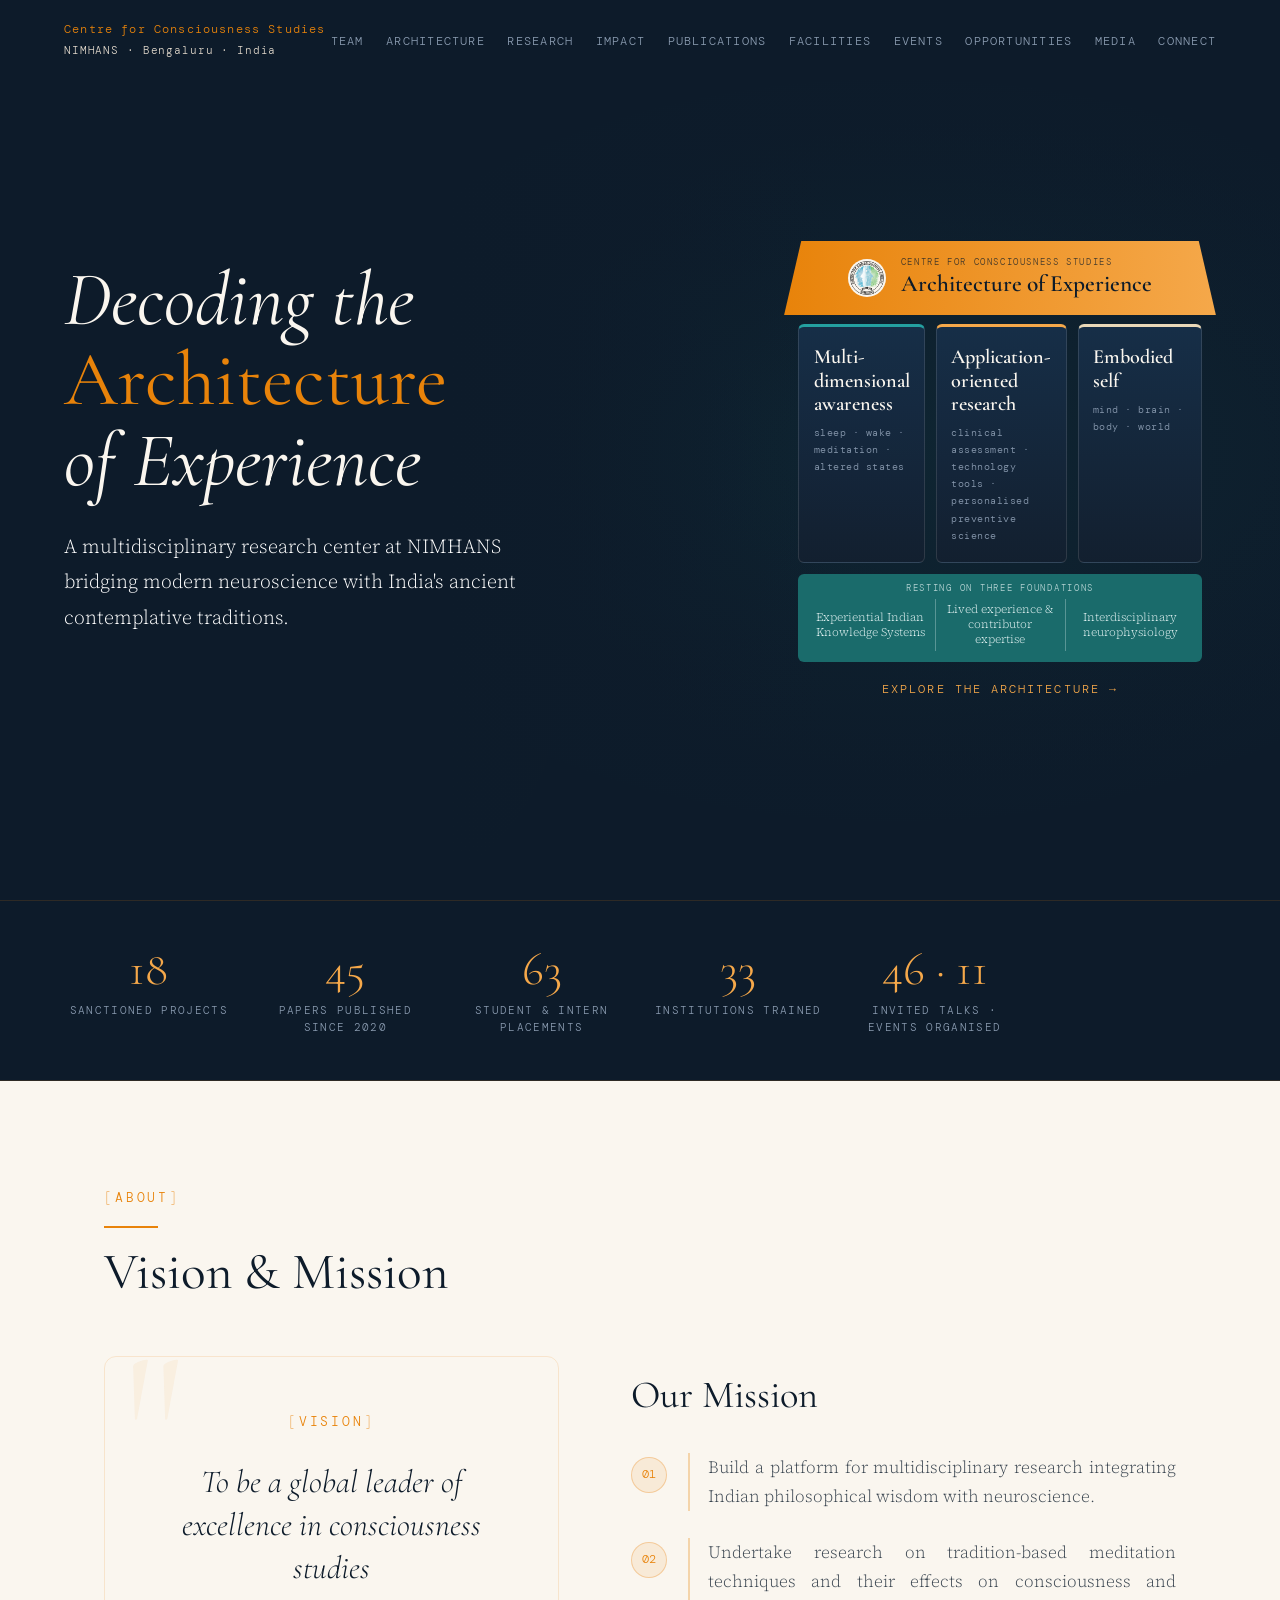
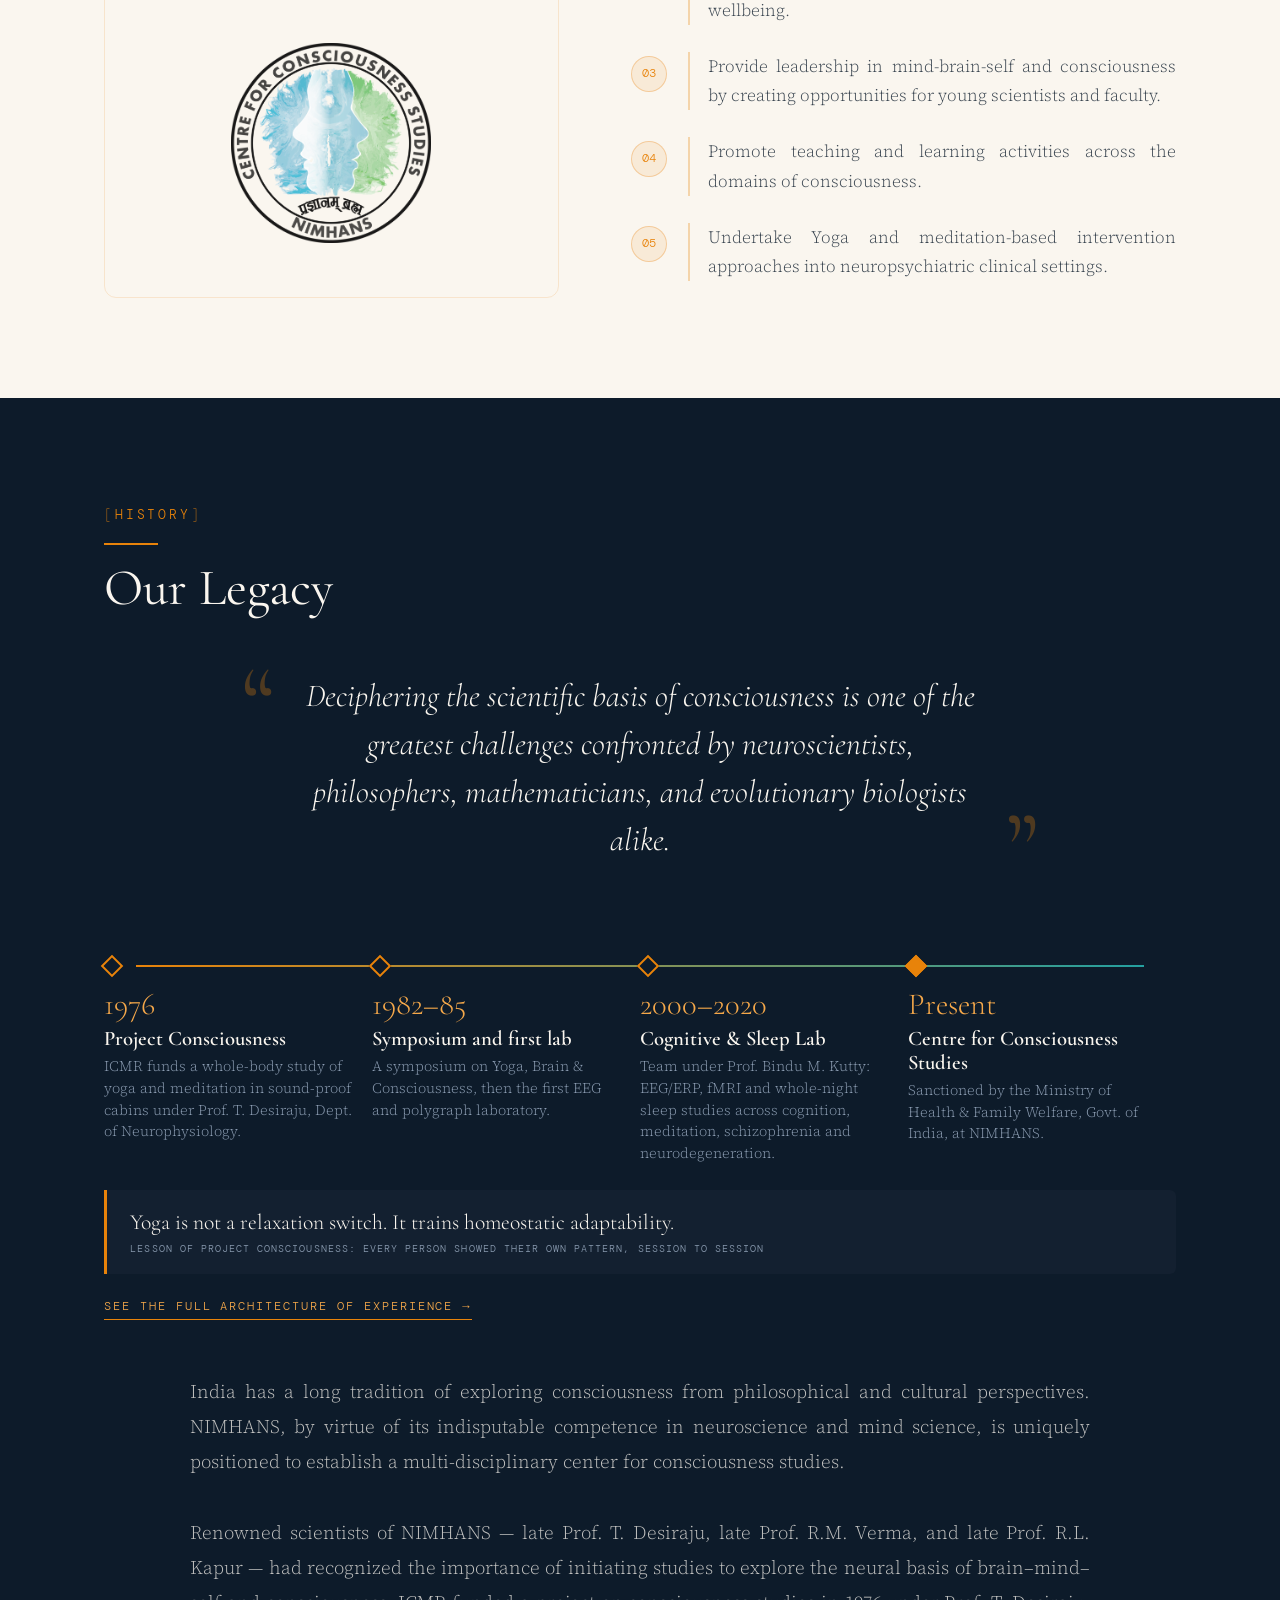
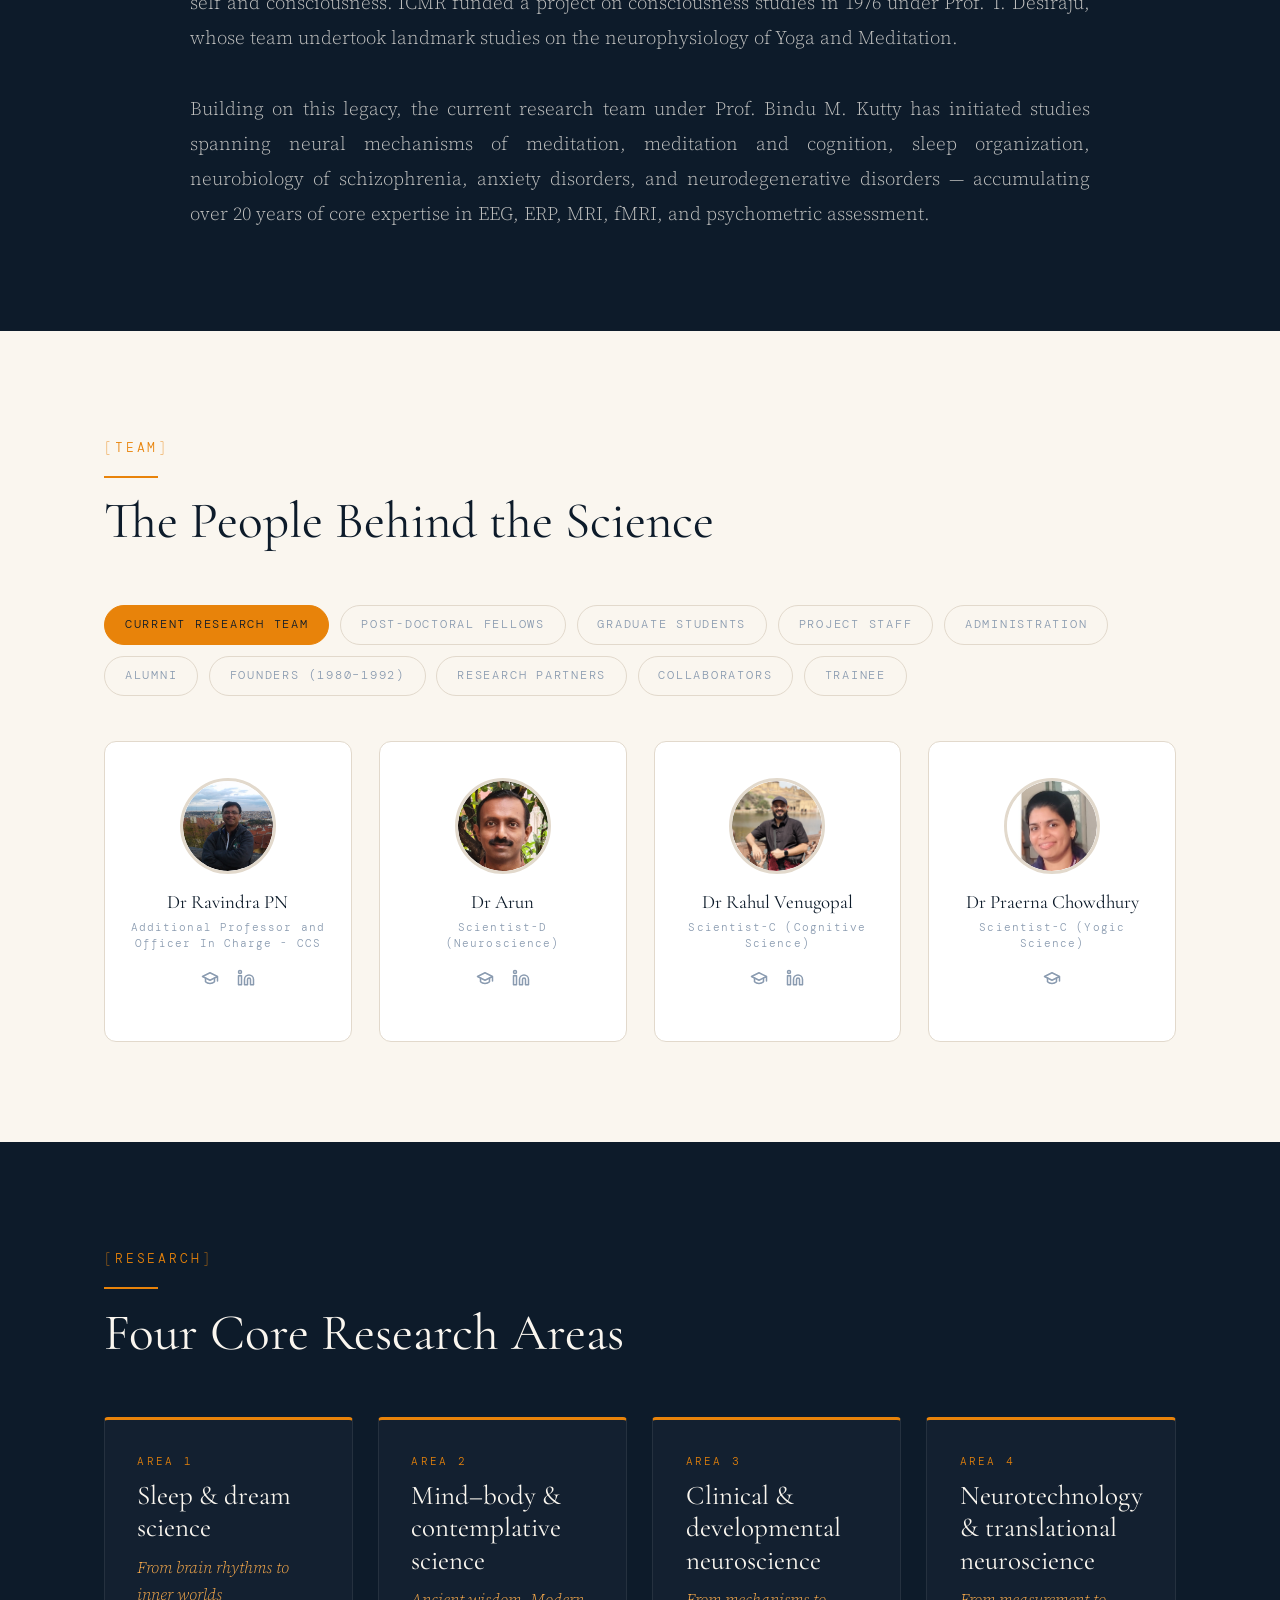
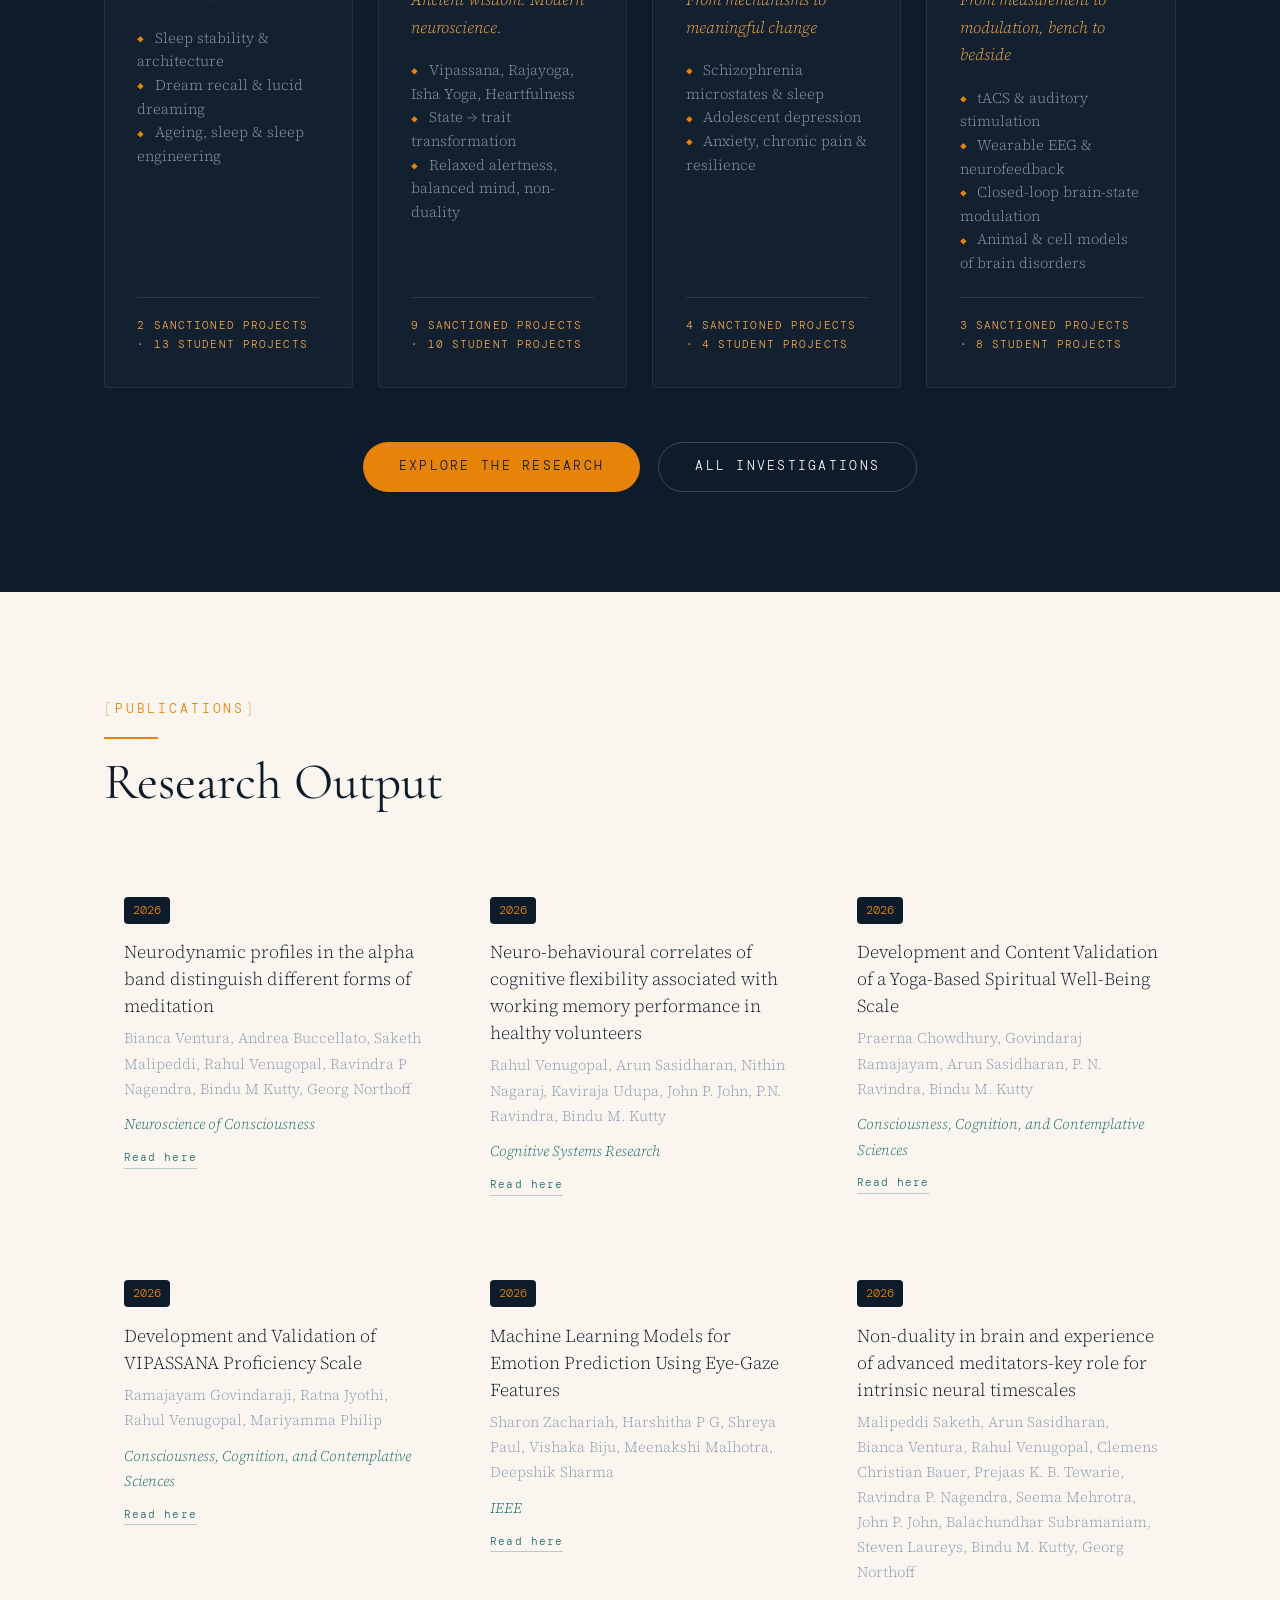
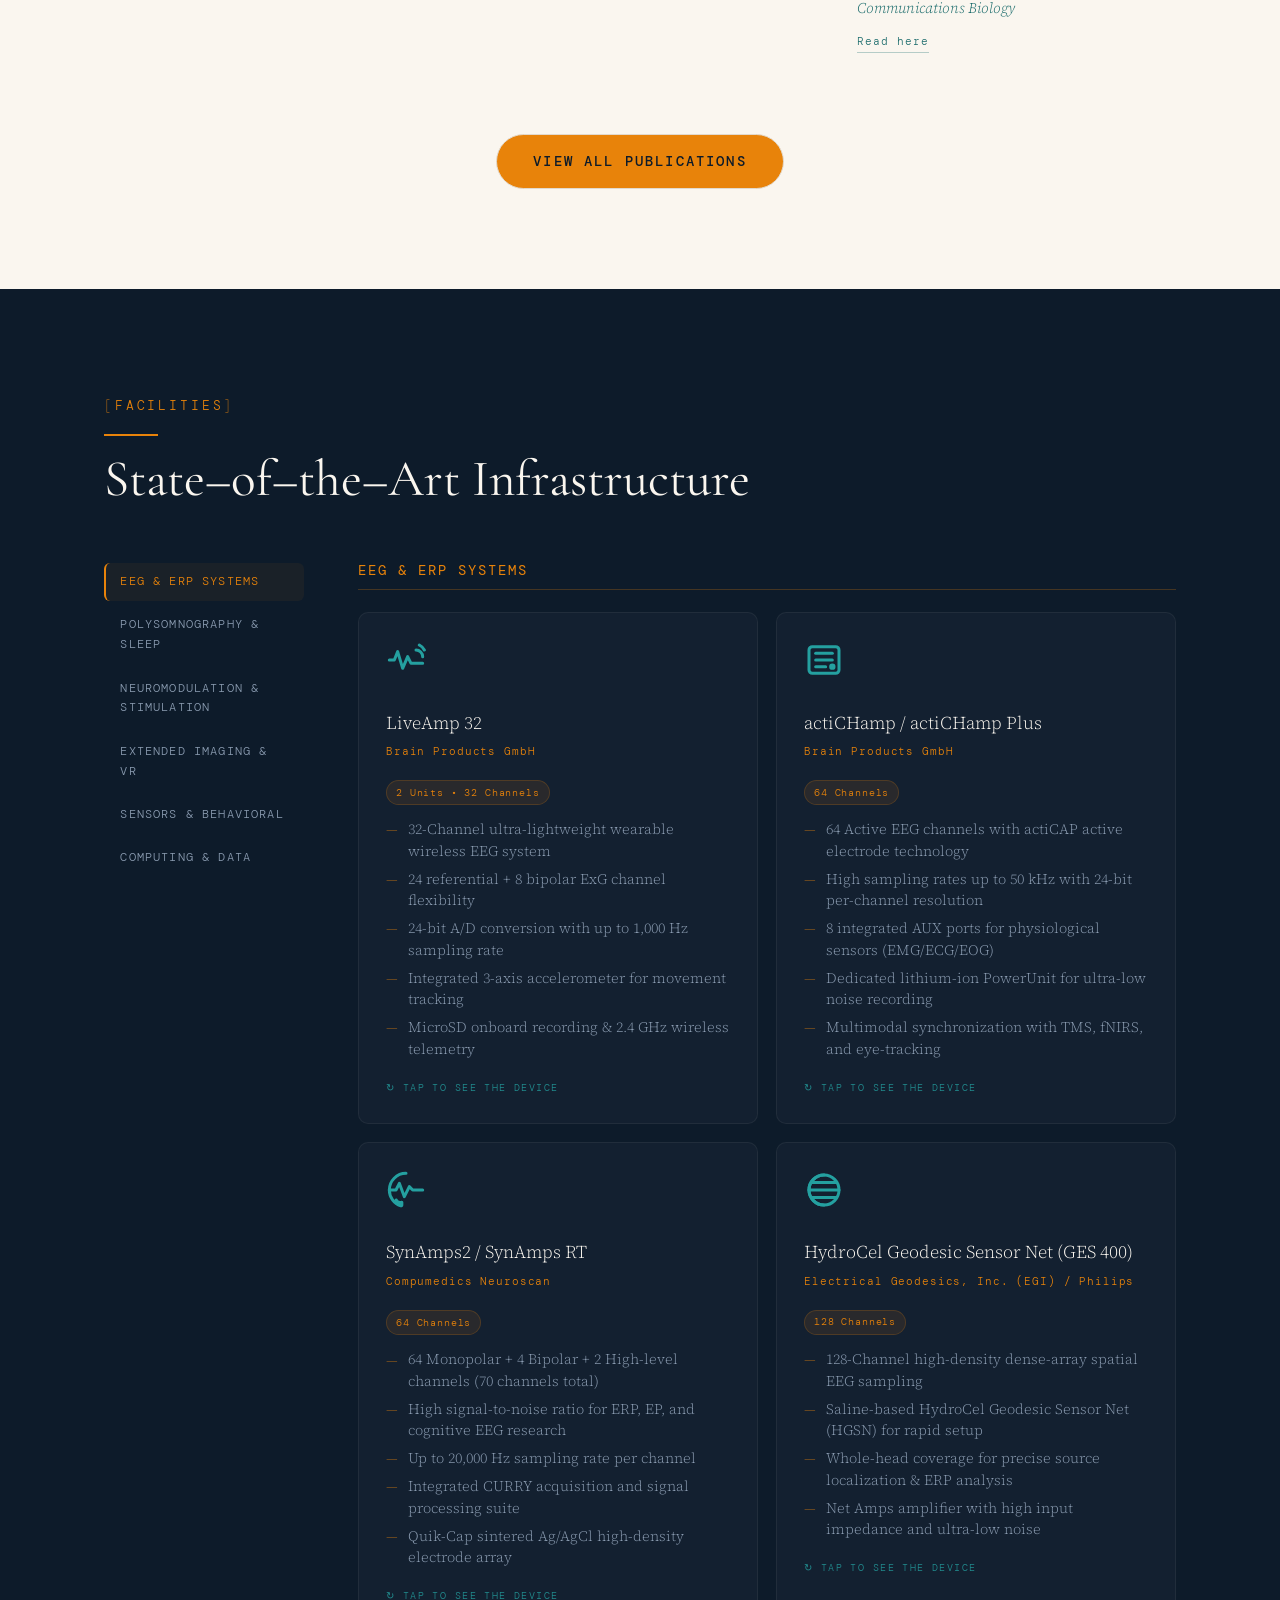
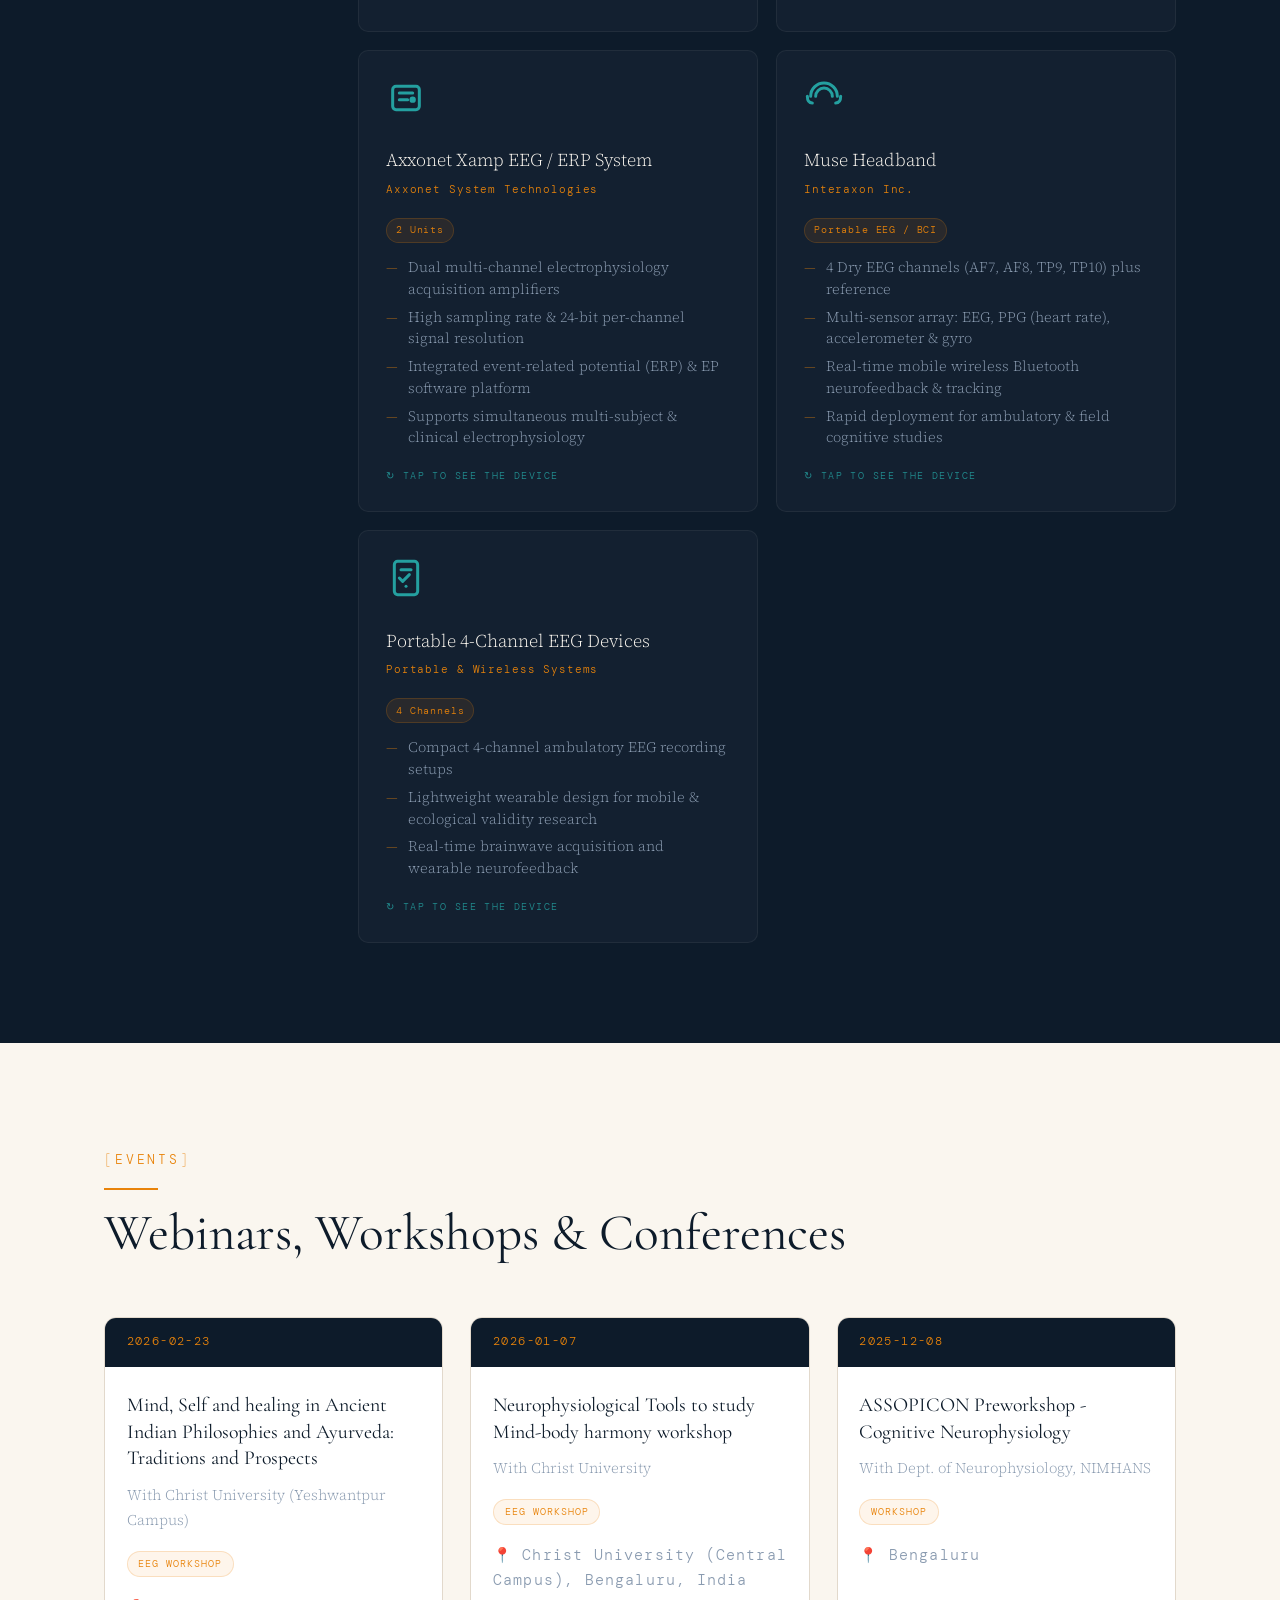
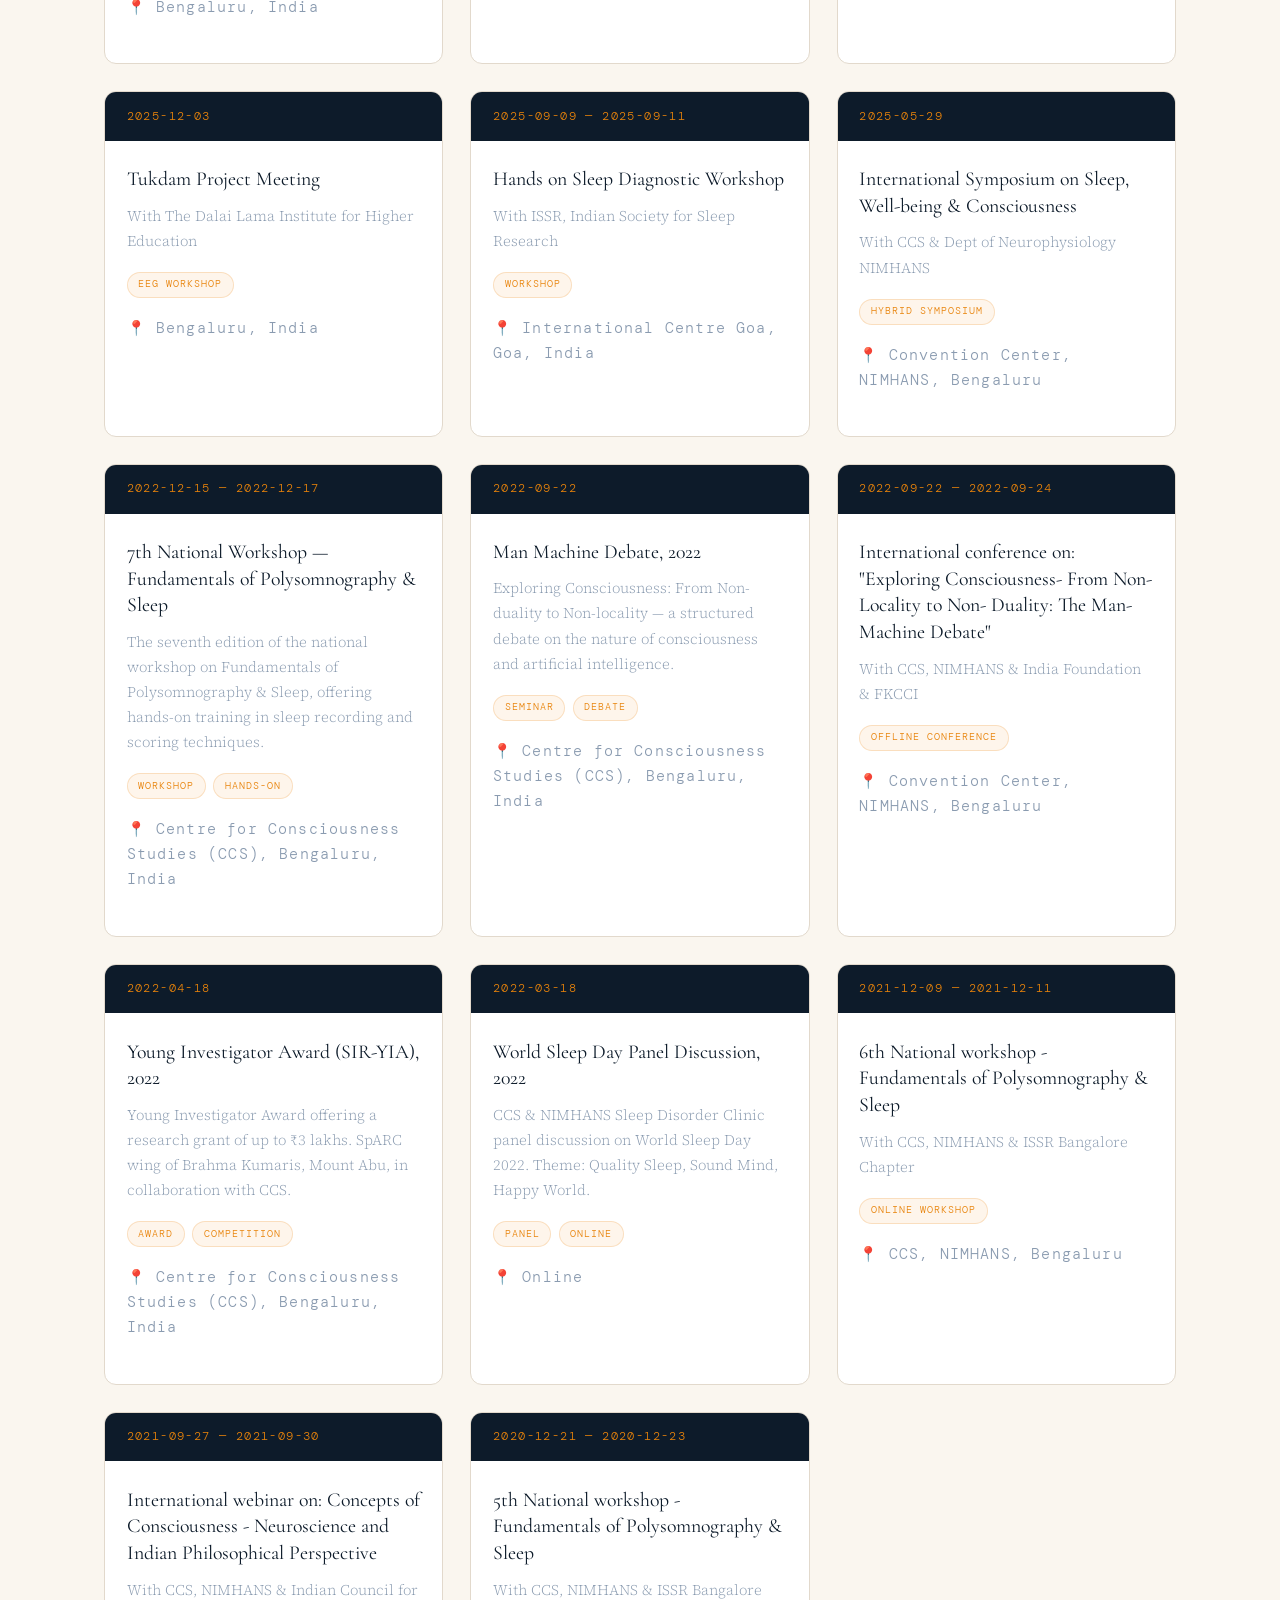
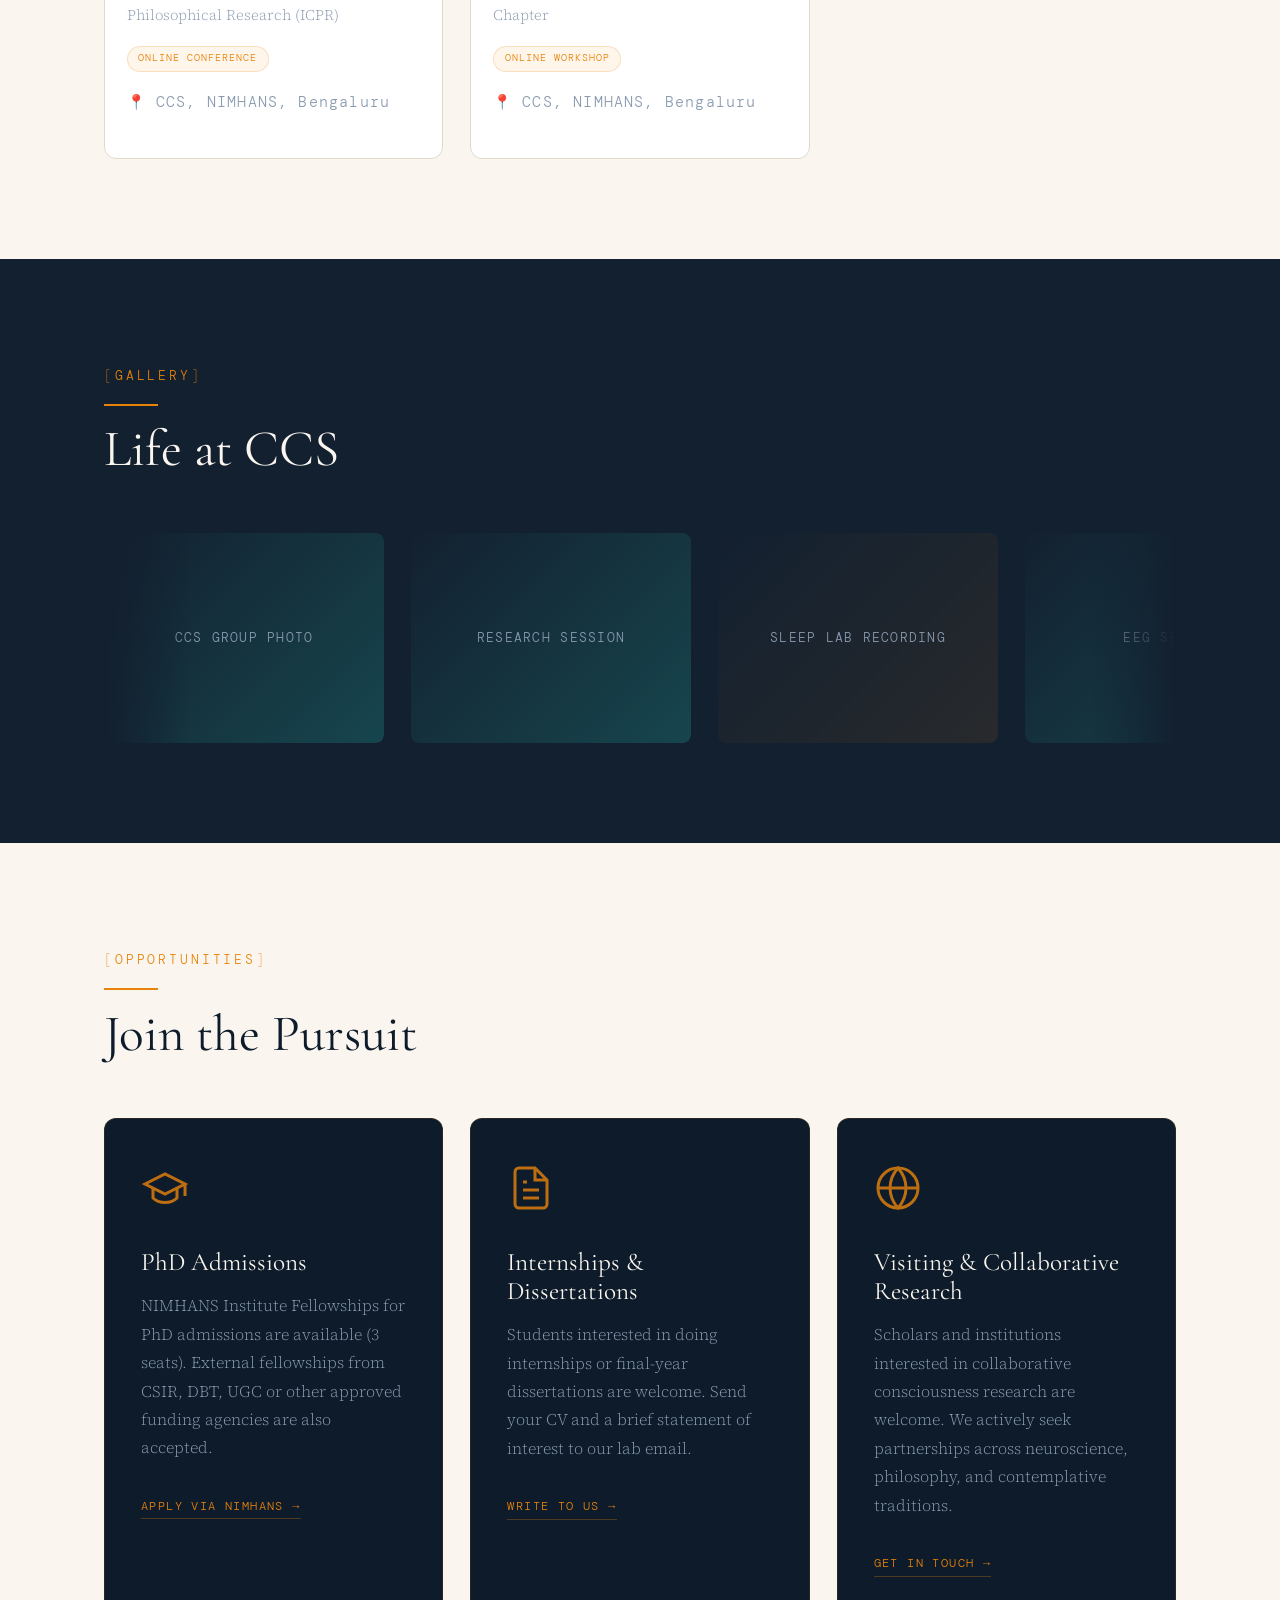
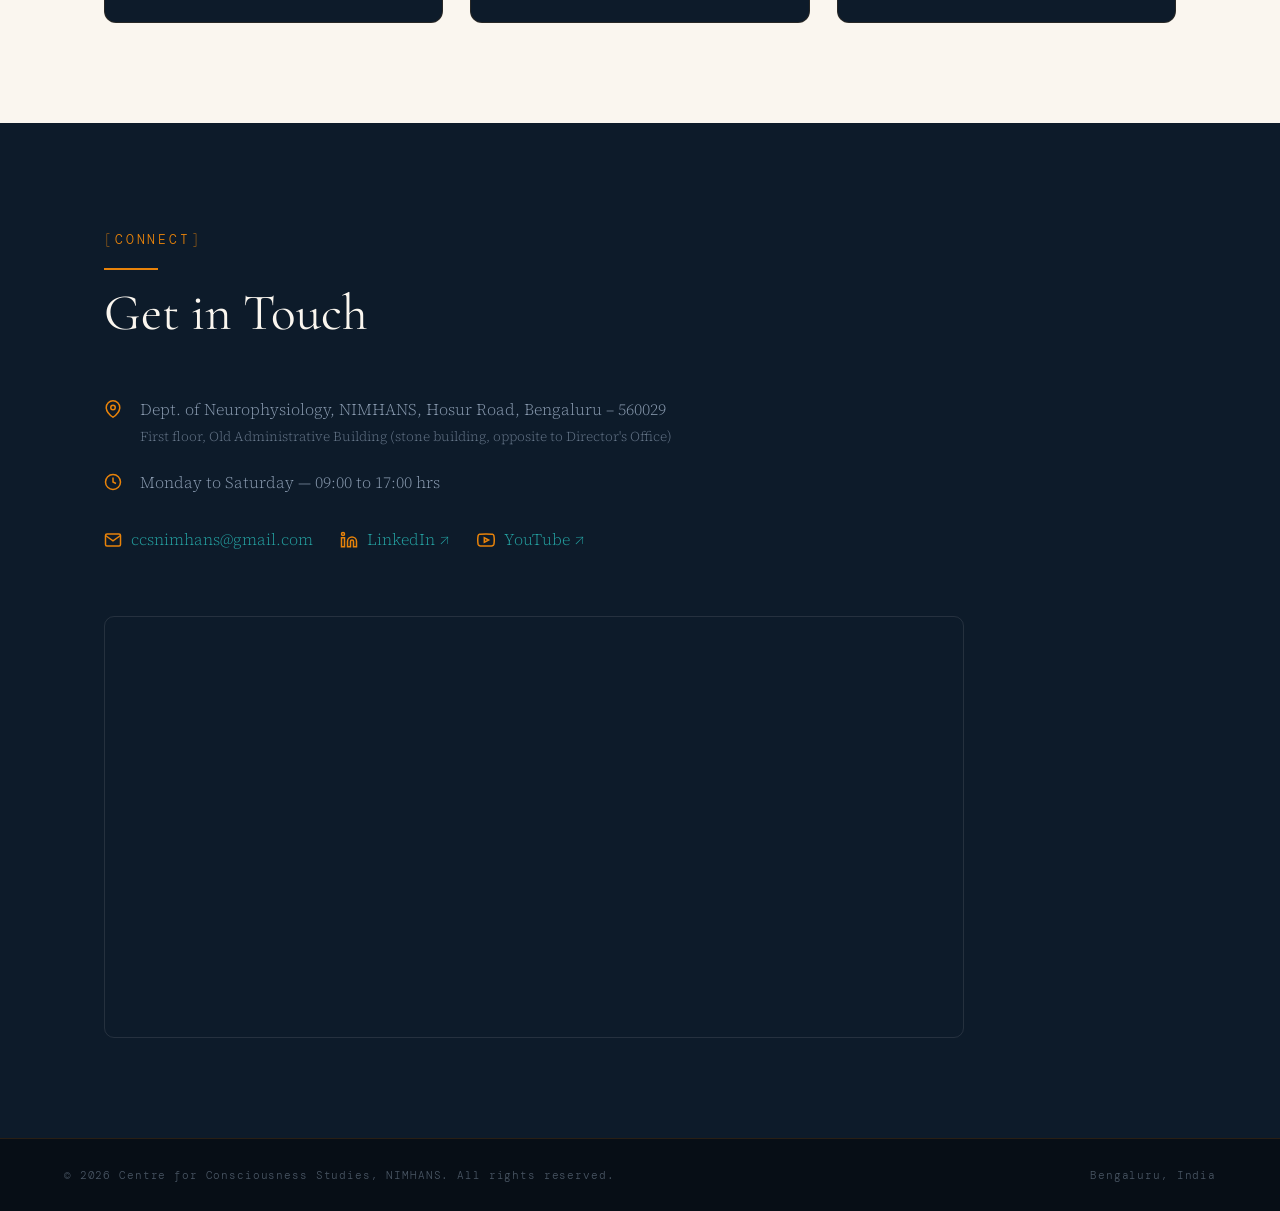
==== commit c9396af3: "Add detailed Architecture of Experience page, hero diagram, condensed legacy, nav link Co-Authored-B" ====
--- a/index.html
+++ b/index.html
@@ -1818,6 +1818,48 @@
       text-align: center;
     }
   </style>
+  <style>/* keep the 9-link header on one line on laptop widths */
+    .nav-brand .brand-top, .nav-brand .brand-sub { white-space: nowrap; }
+    @media (max-width: 1440px) and (min-width: 1025px) { .nav-links { gap: 1.25rem; } .nav-links a { letter-spacing: .1em; } }
+  </style>
+  <style>/* architecture hero diagram + condensed legacy timeline (see architecture.html) */
+    .hx { display: block; width: 100%; max-width: 440px; margin: 0 auto; text-decoration: none; color: var(--cream); }
+    .hx-roof { display: flex; align-items: center; justify-content: center; gap: .8rem; padding: .8rem 1rem; background: linear-gradient(90deg, var(--saffron), var(--saffron-lt)); clip-path: polygon(4% 0, 96% 0, 100% 100%, 0 100%); color: var(--ink); }
+    .hx-roof img { width: 38px; height: 38px; border-radius: 50%; background: #FAF6EF; padding: 2px; }
+    .hx-roof b { font-family: var(--ff-disp); font-size: 1.3rem; font-weight: 600; line-height: 1.1; }
+    .hx-roof small { display: block; font-family: var(--ff-mono); font-size: .5rem; letter-spacing: .18em; text-transform: uppercase; opacity: .75; }
+    .hx-pillars { display: grid; grid-template-columns: repeat(3, 1fr); gap: .6rem; padding: 0 .8rem; margin-top: .5rem; }
+    .hx-base { position: relative; display: grid; grid-template-columns: repeat(3, 1fr); margin: .6rem .8rem 0; padding: 1.4rem .4rem .6rem; background: var(--teal); border-radius: 6px; }
+    .hx-bl { position: absolute; top: .4rem; left: 0; right: 0; text-align: center; font-family: var(--ff-mono); font-size: .48rem; letter-spacing: .2em; text-transform: uppercase; color: rgba(234,247,247,.75); }
+    .hx-p { background: linear-gradient(180deg, rgba(23,48,74,.92), rgba(19,32,48,.92)); border: 1px solid rgba(250,246,239,.12); border-top: 3px solid var(--c, var(--saffron-lt)); border-radius: 6px; padding: 1rem .8rem; transition: transform .3s; }
+    .hx:hover .hx-p { transform: translateY(-3px); }
+    .hx-p h3 { font-family: var(--ff-disp); font-size: 1.12rem; line-height: 1.15; font-weight: 600; color: var(--cream); }
+    .hx-p p { margin-top: .5rem; font-family: var(--ff-mono); font-size: .56rem; letter-spacing: .05em; line-height: 1.7; color: var(--muted); }
+    .hx-p:nth-child(1) { --c: var(--teal-lt); } .hx-p:nth-child(2) { --c: var(--saffron-lt); } .hx-p:nth-child(3) { --c: #E9D8B8; }
+    .hx-s { padding: .2rem .5rem; font-size: .64rem; line-height: 1.3; text-align: center; color: #EAF7F7; display: flex; align-items: center; justify-content: center; } .hx-s + .hx-s { border-left: 1px solid rgba(234,247,247,.3); }
+    .hx-go { display: block; margin-top: 1rem; text-align: center; font-family: var(--ff-mono); font-size: .64rem; letter-spacing: .18em; text-transform: uppercase; color: var(--saffron-lt); }
+    .hx:hover .hx-go { color: var(--saffron); }
+    .ax-tl { display: grid; grid-template-columns: repeat(4, 1fr); position: relative; margin-top: .5rem; }
+    .ax-tl::before { content: ''; position: absolute; left: 3%; right: 3%; top: 11px; height: 2px; background: linear-gradient(90deg, var(--saffron), var(--teal-lt)); }
+    .ax-tl-i { position: relative; padding: 2rem 1.1rem 0 0; }
+    .ax-tl-i::before { content: ''; position: absolute; top: 4px; left: 0; width: 16px; height: 16px; transform: rotate(45deg); background: var(--ink); border: 2px solid var(--saffron); }
+    .ax-tl-i:last-child::before { background: var(--saffron); }
+    .ax-yr { font-family: var(--ff-disp); font-size: 1.7rem; color: var(--saffron-lt); line-height: 1; }
+    .ax-tl-i h4 { font-family: var(--ff-disp); font-size: 1.15rem; color: var(--cream); margin: .35rem 0 .3rem; font-weight: 600; }
+    .ax-tl-i p { font-size: .8rem; color: var(--muted); line-height: 1.5; }
+    .ax-lesson { margin-top: 1.4rem; padding: 1rem 1.3rem; border-left: 3px solid var(--saffron); background: var(--surface); border-radius: 0 6px 6px 0; font-family: var(--ff-disp); font-size: 1.2rem; color: var(--cream); line-height: 1.35; }
+    .ax-lesson span { display: block; margin-top: .3rem; font-family: var(--ff-mono); font-size: .58rem; letter-spacing: .1em; color: var(--muted); text-transform: uppercase; }
+    .ax-more { display: inline-block; margin-top: 1.2rem; font-family: var(--ff-mono); font-size: .68rem; letter-spacing: .16em; text-transform: uppercase; color: var(--saffron-lt); text-decoration: none; border-bottom: 1px solid var(--saffron); padding-bottom: .15rem; }
+    .hero-grid > * { min-width: 0; }
+    @media (max-width: 560px) {
+      .hx-pillars { grid-template-columns: 1fr; padding: 0; gap: .5rem; } .hx-base { grid-template-columns: 1fr; margin: .6rem 0 0; }
+      .hx-s + .hx-s { border-left: 0; border-top: 1px solid rgba(234,247,247,.3); margin-top: .4rem; padding-top: .5rem; } .hx-p p { font-size: .62rem; }
+    }
+    @media (max-width: 680px) {
+      .ax-tl { grid-template-columns: 1fr; } .ax-tl::before { left: 7px; right: auto; top: 0; bottom: 0; width: 2px; height: auto; }
+      .ax-tl-i { padding: 0 0 1.4rem 2rem; } .ax-tl-i::before { top: 2px; }
+    }
+  </style>
 </head>
 
 <body>
@@ -1832,6 +1874,7 @@
   <div id="nav-overlay" role="dialog" aria-modal="true" aria-label="Navigation menu">
     <a href="#hero" onclick="closeNav()">Home</a>
     <a href="#people" onclick="closeNav()">Team</a>
+    <a href="architecture.html" onclick="closeNav()">Architecture</a>
     <a href="research.html" onclick="closeNav()">Research</a>
     <a href="impact.html" onclick="closeNav()">Impact</a>
     <a href="#publications" onclick="closeNav()">Publications</a>
@@ -1850,6 +1893,7 @@
     </a>
     <ul class="nav-links" role="list">
       <li><a href="#people">Team</a></li>
+      <li><a href="architecture.html">Architecture</a></li>
       <li><a href="research.html">Research</a></li>
       <li><a href="impact.html">Impact</a></li>
       <li><a href="#publications">Publications</a></li>
@@ -1892,9 +1936,17 @@
           contemplative traditions.
         </p>
       </div>
-      <div class="hero-image" style="display: flex; justify-content: center; align-items: center; width: 100%;">
-        <img src="assets/images/CCSpillars.png" alt="CCS Pillars"
-          style="width: 100%; max-height: 550px; object-fit: contain;">
+      <div class="hero-image" style="display:flex;justify-content:center;align-items:center;width:100%;">
+        <a class="hx" href="architecture.html" aria-label="Explore the CCS architecture of experience">
+          <div class="hx-roof"><img src="assets/images/backgrounds/CCS_Logo_Half%208x8cm_trans.png" alt=""><span><small>Centre for Consciousness Studies</small><b>Architecture of Experience</b></span></div>
+          <div class="hx-pillars">
+            <div class="hx-p"><h3>Multi-dimensional awareness</h3><p>sleep &middot; wake &middot; meditation &middot; altered states</p></div>
+            <div class="hx-p"><h3>Application-oriented research</h3><p>clinical assessment &middot; technology tools &middot; personalised preventive science</p></div>
+            <div class="hx-p"><h3>Embodied self</h3><p>mind &middot; brain &middot; body &middot; world</p></div>
+          </div>
+          <div class="hx-base"><span class="hx-bl">Resting on three foundations</span><div class="hx-s">Experiential Indian Knowledge Systems</div><div class="hx-s">Lived experience &amp; contributor expertise</div><div class="hx-s">Interdisciplinary neurophysiology</div></div>
+          <span class="hx-go">Explore the architecture &rarr;</span>
+        </a>
       </div>
     </div>
   </section>
@@ -2013,57 +2065,15 @@
         <span class="q-mark close">&rdquo;</span>
       </div>
 
-      <div class="timeline reveal">
-
-        <div class="tl-item">
-          <div class="tl-diamond"></div>
-          <div>
-            <div class="tl-year">1976</div>
-            <div class="tl-label">ICMR Funding</div>
-            <div class="tl-desc">ICMR funds consciousness project under Prof. T. Desiraju, Dept. of Neurophysiology
-            </div>
-          </div>
-        </div>
-
-        <div class="tl-item">
-          <div class="tl-diamond"></div>
-          <div>
-            <div class="tl-year">1980s–90s</div>
-            <div class="tl-label">Foundational Work</div>
-            <div class="tl-desc">Studies on neurophysiology of Yoga, Meditation, and psychosomatic disorders</div>
-          </div>
-        </div>
-
-        <div class="tl-item">
-          <div class="tl-diamond"></div>
-          <div>
-            <div class="tl-year">2000s</div>
-            <div class="tl-label">Team Expands</div>
-            <div class="tl-desc">Current team under Prof. Bindu M. Kutty begins EEG/ERP, fMRI, sleep research</div>
-          </div>
-        </div>
-
-        <div class="tl-item">
-          <div class="tl-diamond"></div>
-          <div>
-            <div class="tl-year">2010s</div>
-            <div class="tl-label">20 Years of Expertise</div>
-            <div class="tl-desc">Spanning cognition, sleep, meditation, schizophrenia and neurodegenerative disorders
-            </div>
-          </div>
-        </div>
-
-        <div class="tl-item">
-          <div class="tl-diamond"></div>
-          <div>
-            <div class="tl-year">Present</div>
-            <div class="tl-label">Ministry Sanction</div>
-            <div class="tl-desc">Ministry of Health &amp; Family Welfare, Govt. of India officially sanctions CCS at
-              NIMHANS</div>
-          </div>
-        </div>
-
+      <div class="ax-tl reveal">
+        <div class="ax-tl-i"><div class="ax-yr">1976</div><h4>Project Consciousness</h4><p>ICMR funds a whole-body study of yoga and meditation in sound-proof cabins under Prof. T. Desiraju, Dept. of Neurophysiology.</p></div>
+        <div class="ax-tl-i"><div class="ax-yr">1982&ndash;85</div><h4>Symposium and first lab</h4><p>A symposium on Yoga, Brain &amp; Consciousness, then the first EEG and polygraph laboratory.</p></div>
+        <div class="ax-tl-i"><div class="ax-yr">2000&ndash;2020</div><h4>Cognitive &amp; Sleep Lab</h4><p>Team under Prof. Bindu M. Kutty: EEG/ERP, fMRI and whole-night sleep studies across cognition, meditation, schizophrenia and neurodegeneration.</p></div>
+        <div class="ax-tl-i"><div class="ax-yr">Present</div><h4>Centre for Consciousness Studies</h4><p>Sanctioned by the Ministry of Health &amp; Family Welfare, Govt. of India, at NIMHANS.</p></div>
       </div>
+      <div class="ax-lesson reveal">Yoga is not a relaxation switch. It trains homeostatic adaptability.
+        <span>Lesson of Project Consciousness: every person showed their own pattern, session to session</span></div>
+      <a class="ax-more reveal" href="architecture.html#legacy">See the full architecture of experience &rarr;</a>
 
       <div class="preface-cols reveal">
 
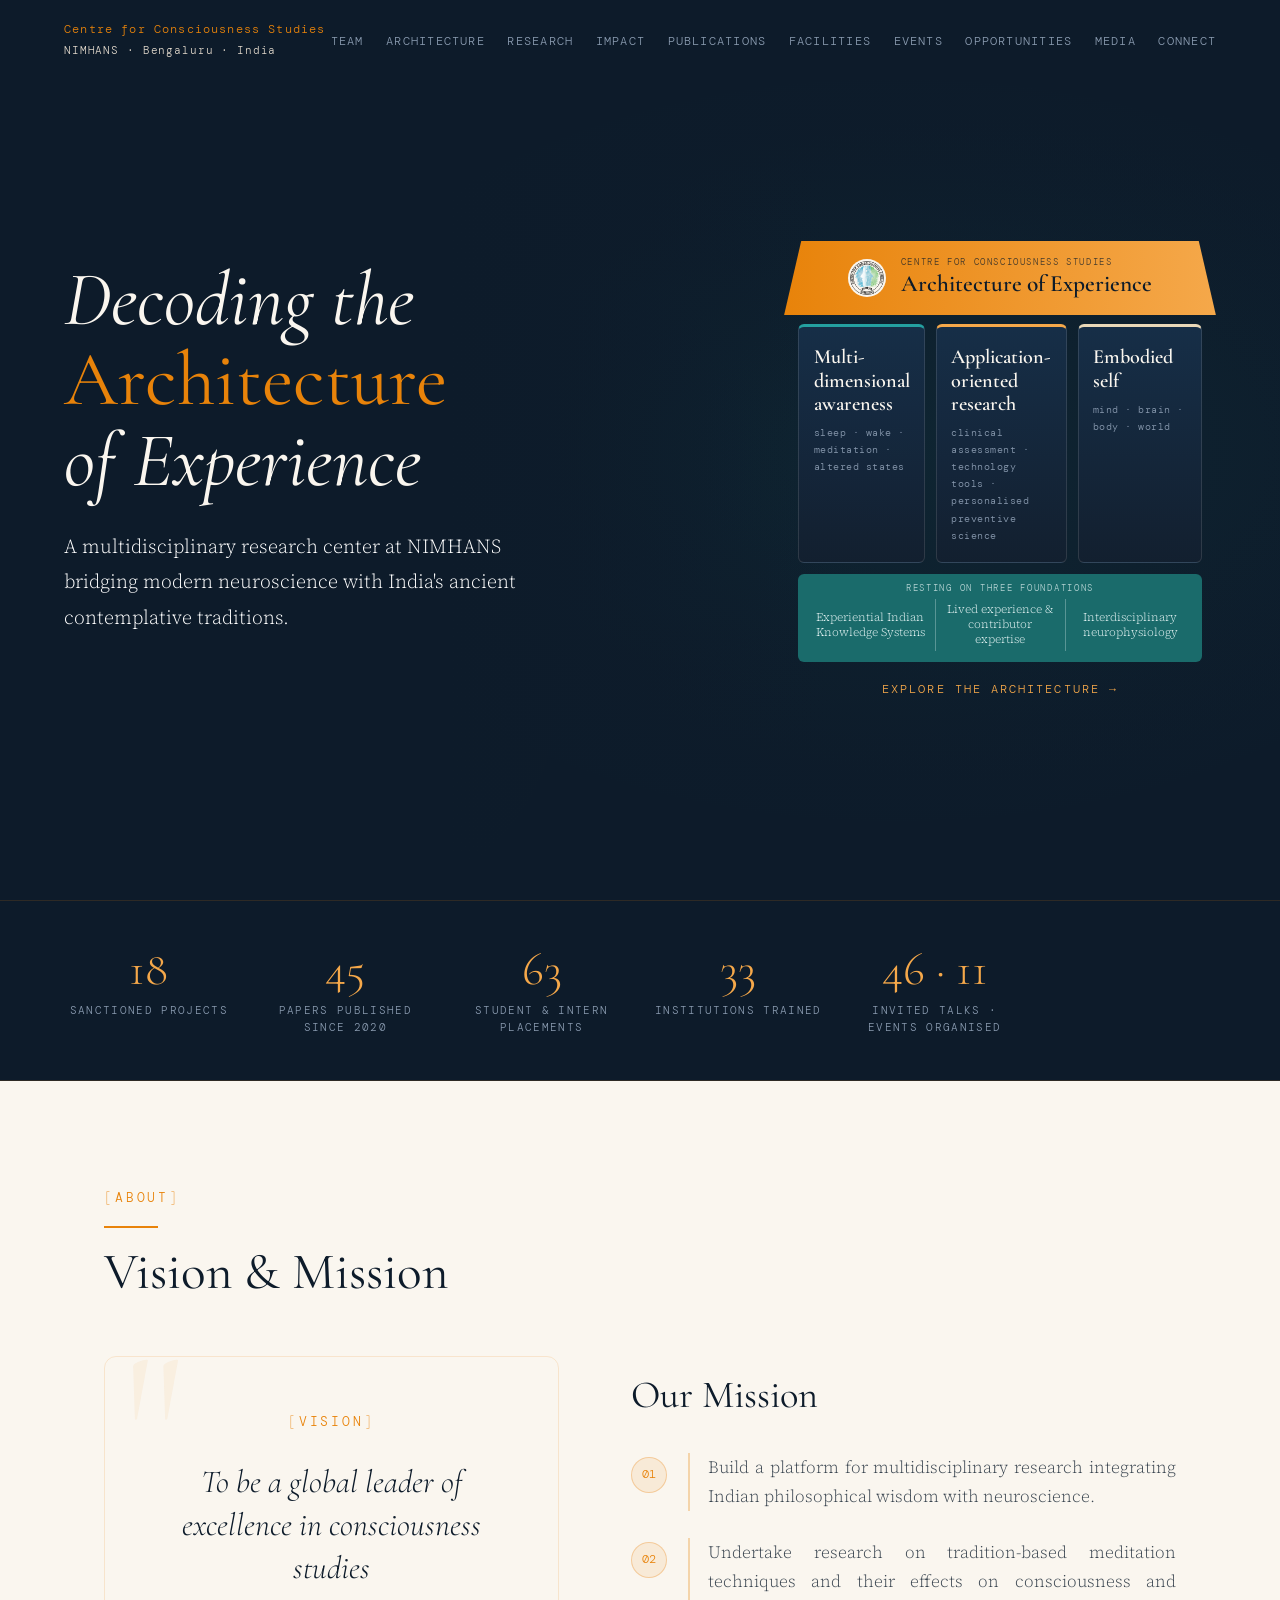
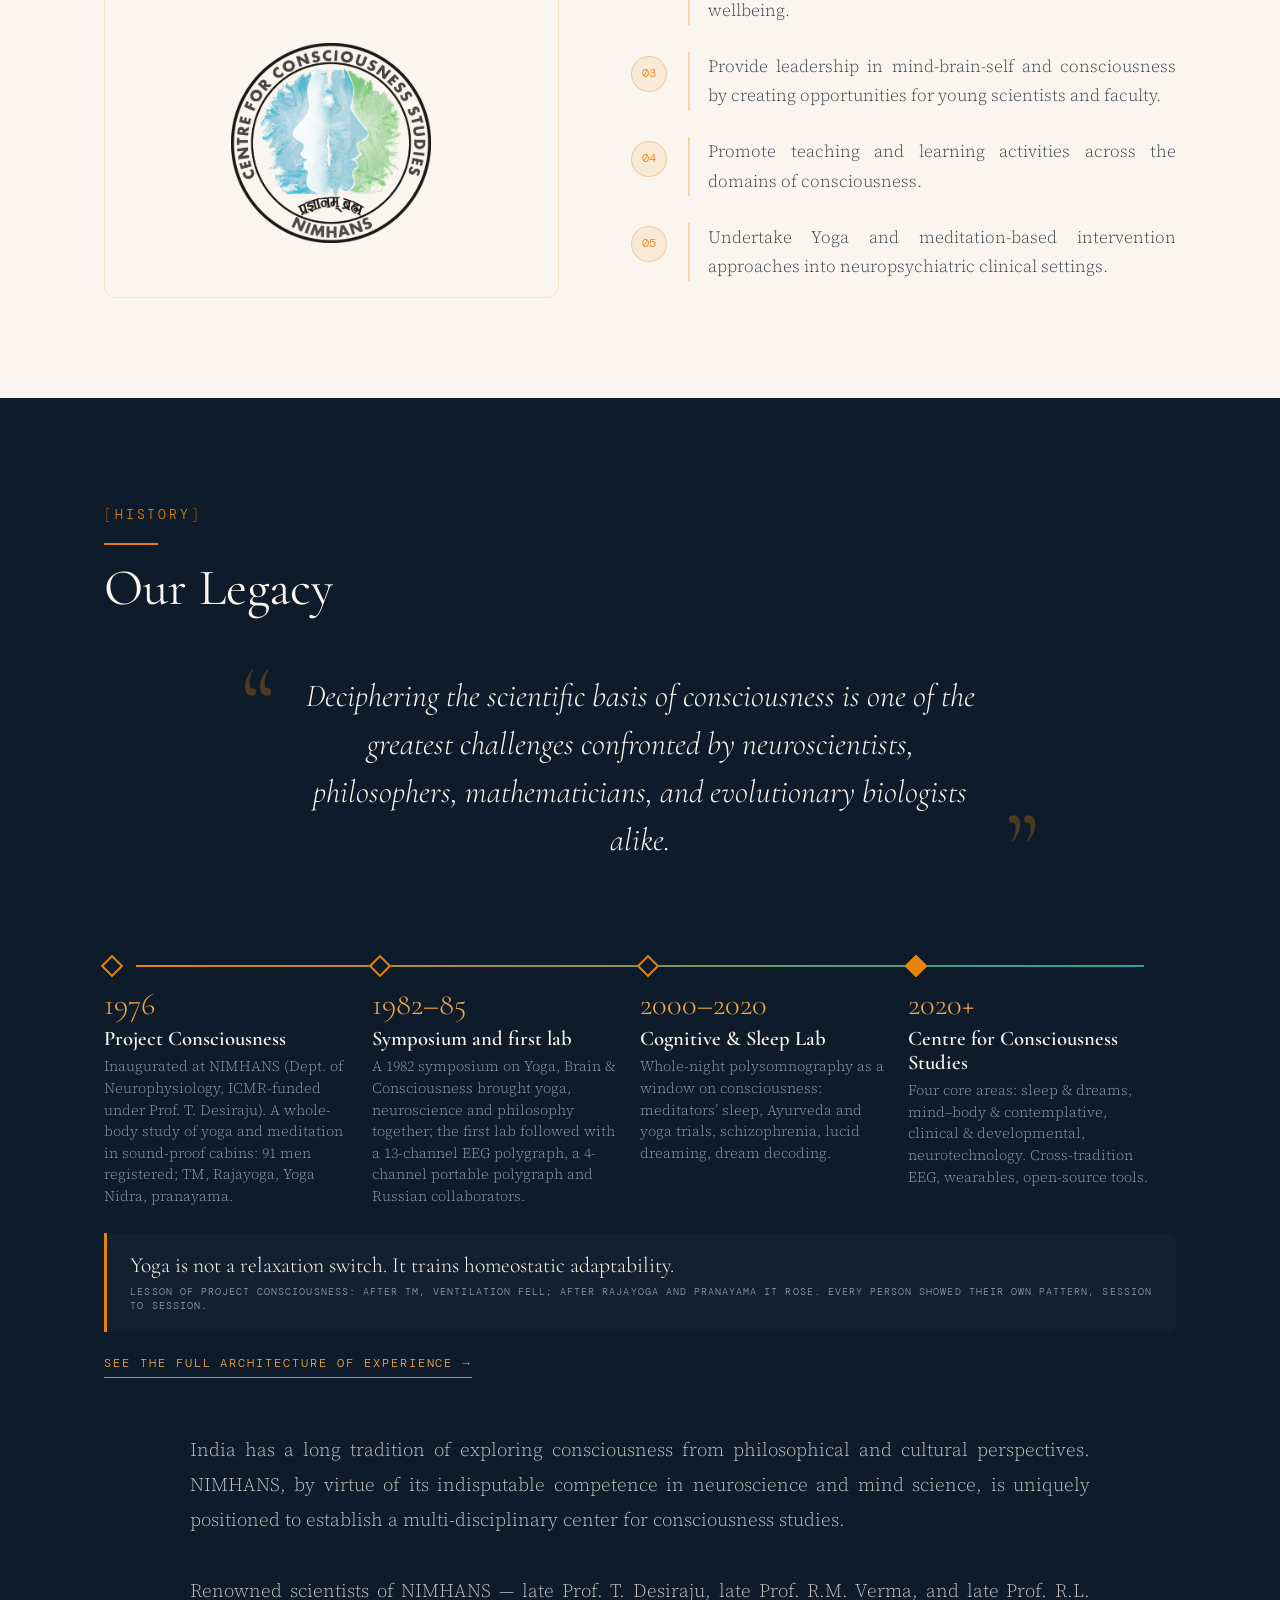
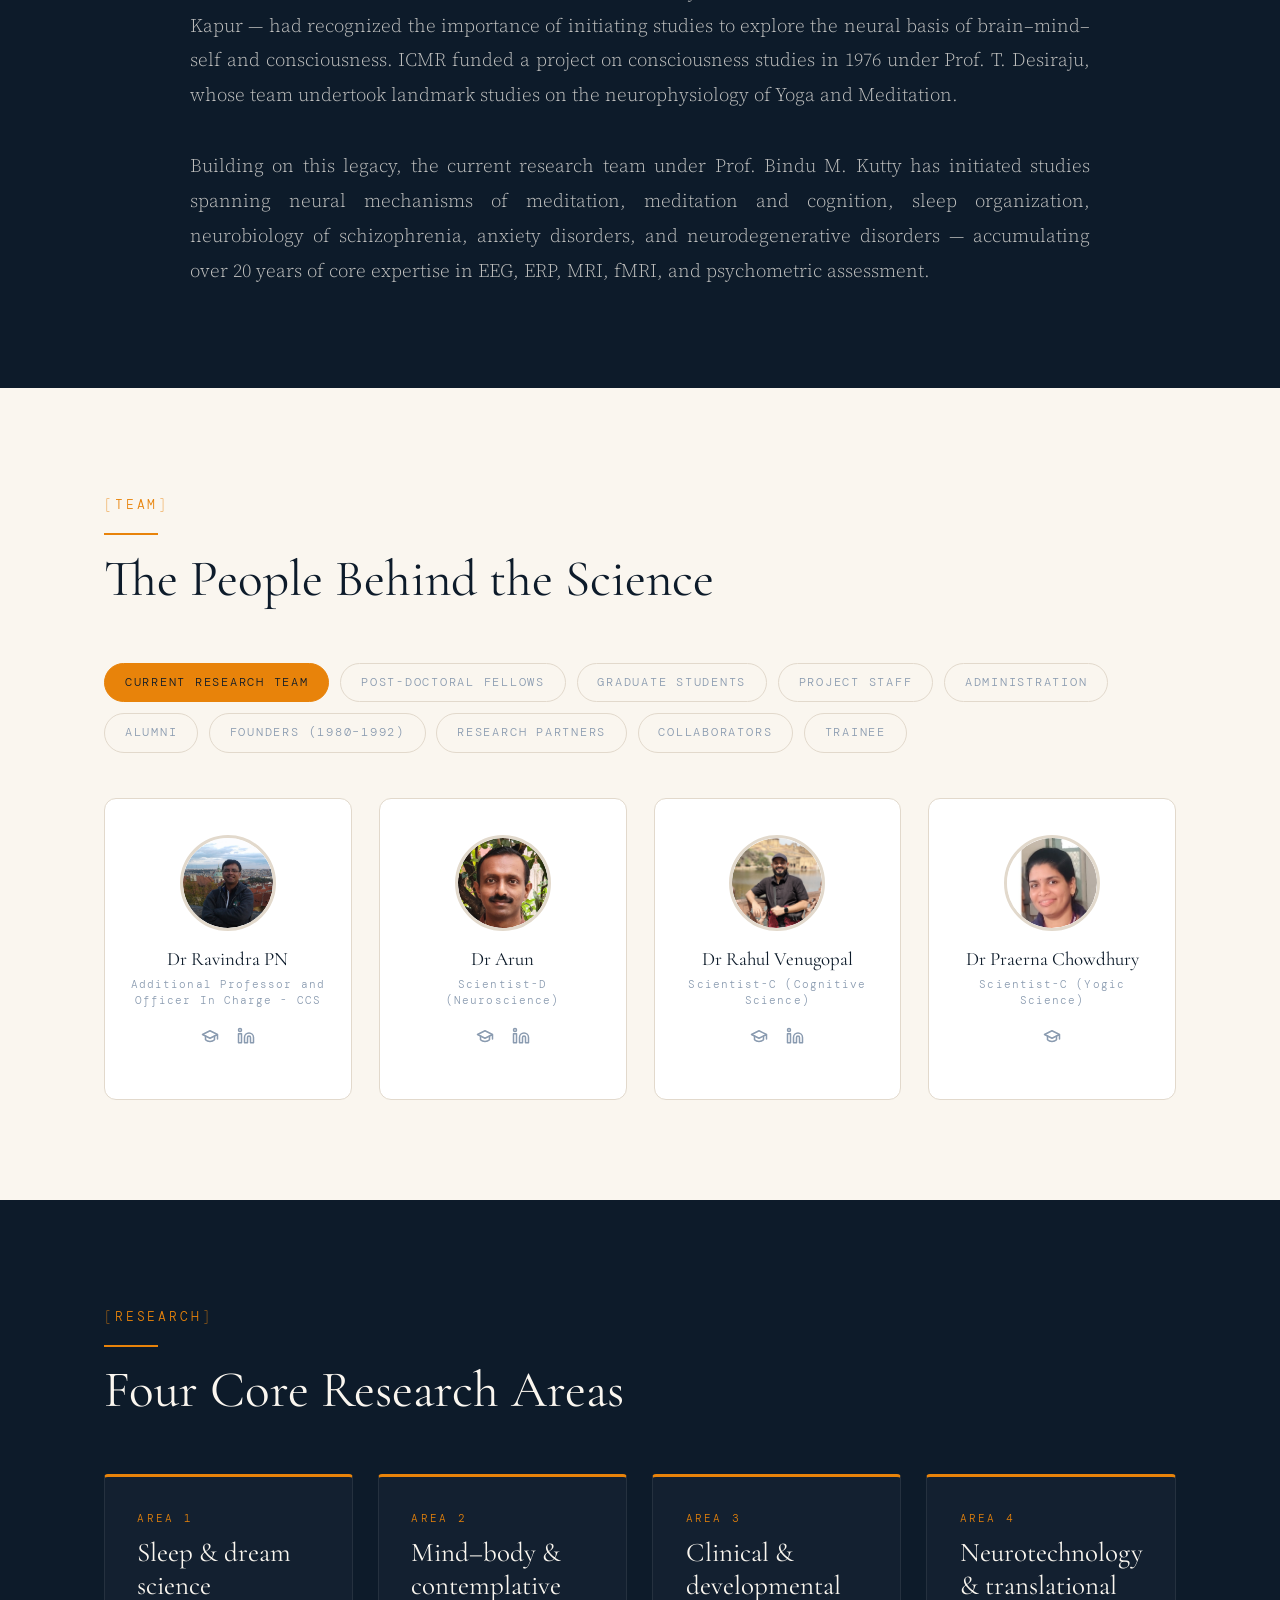
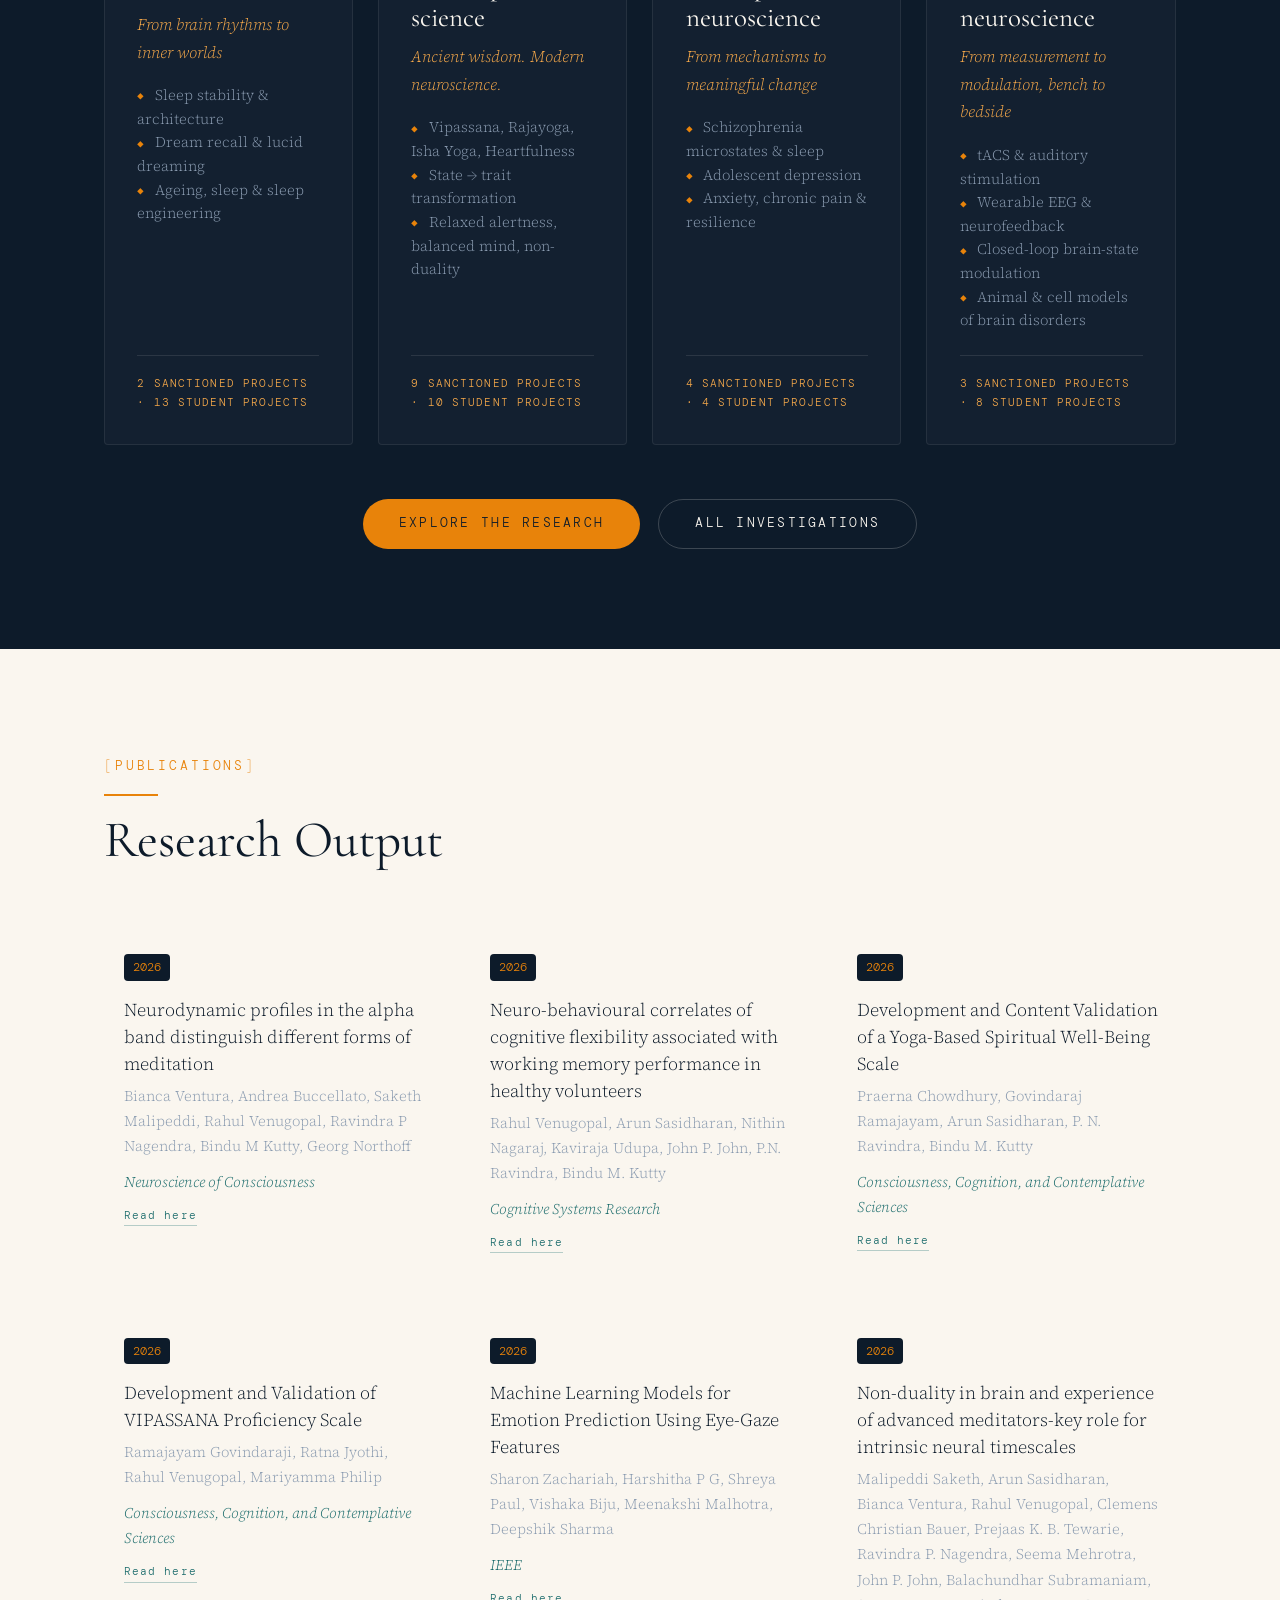
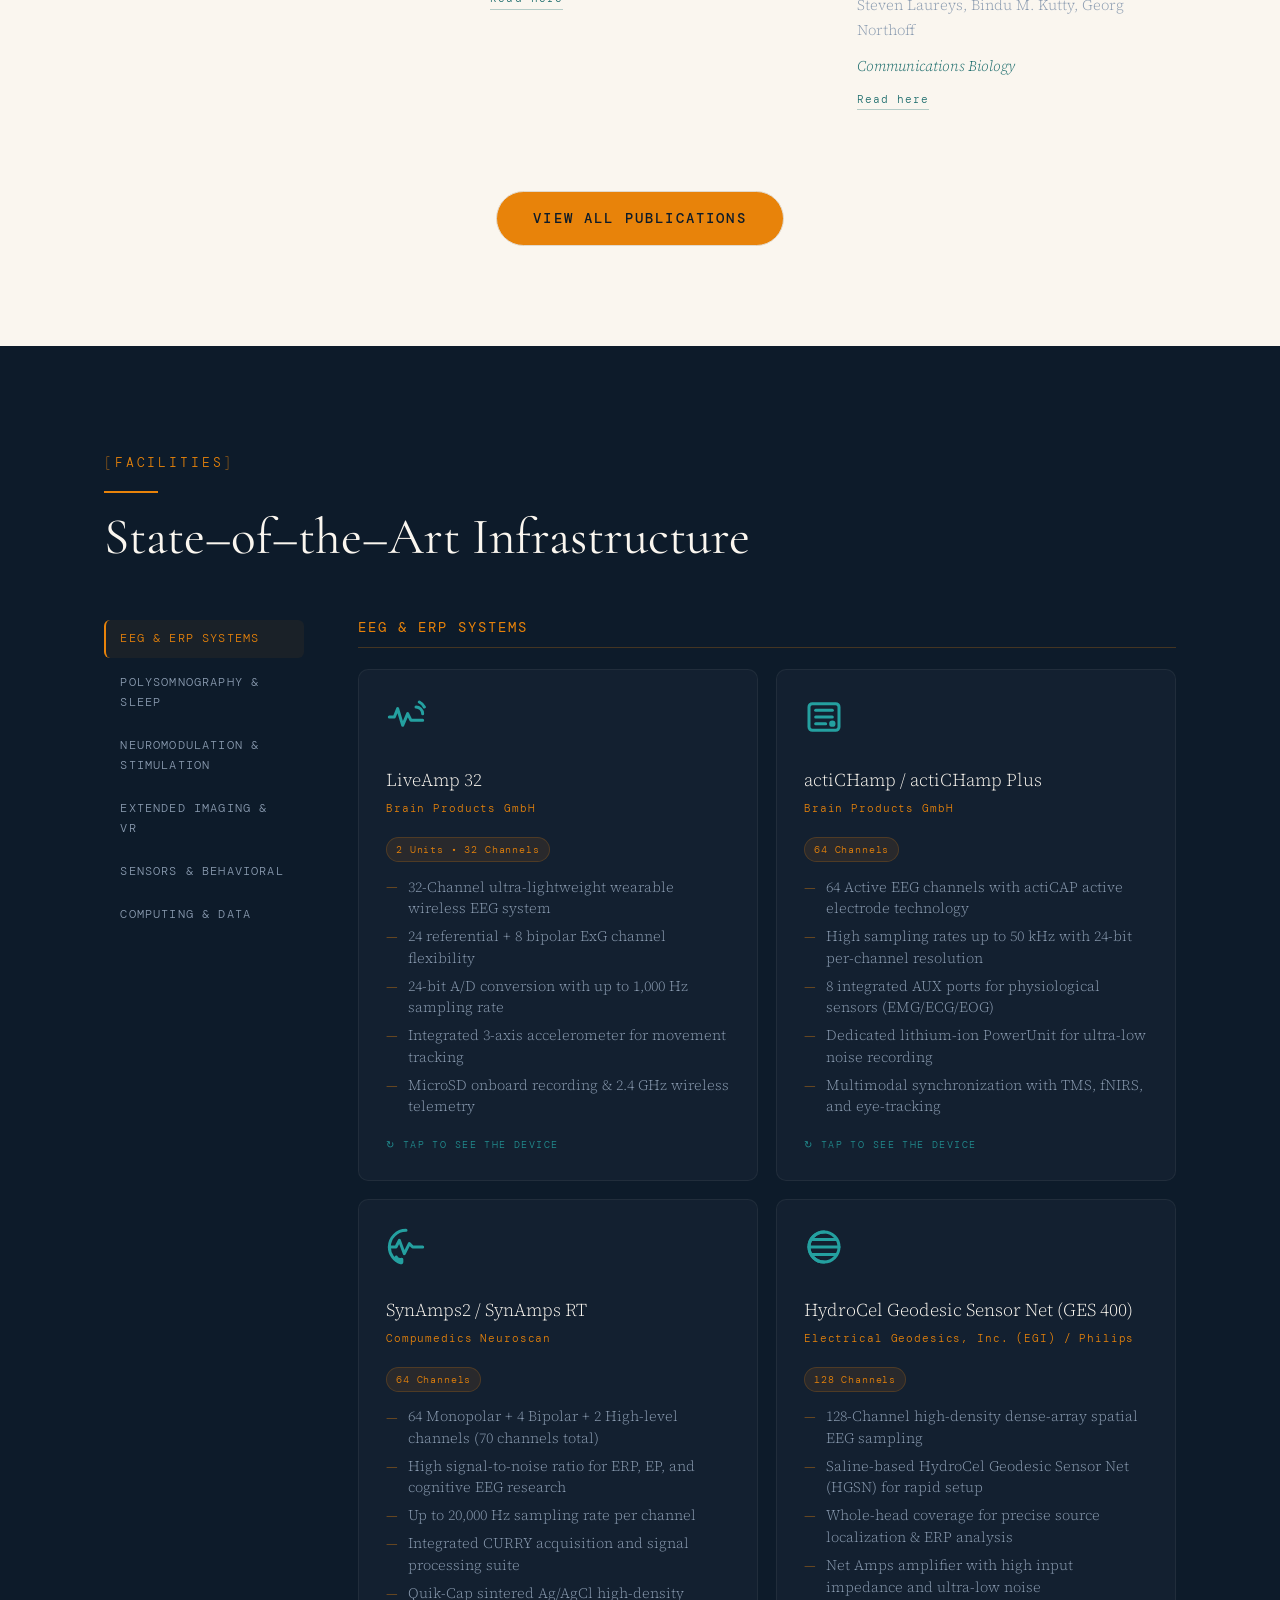
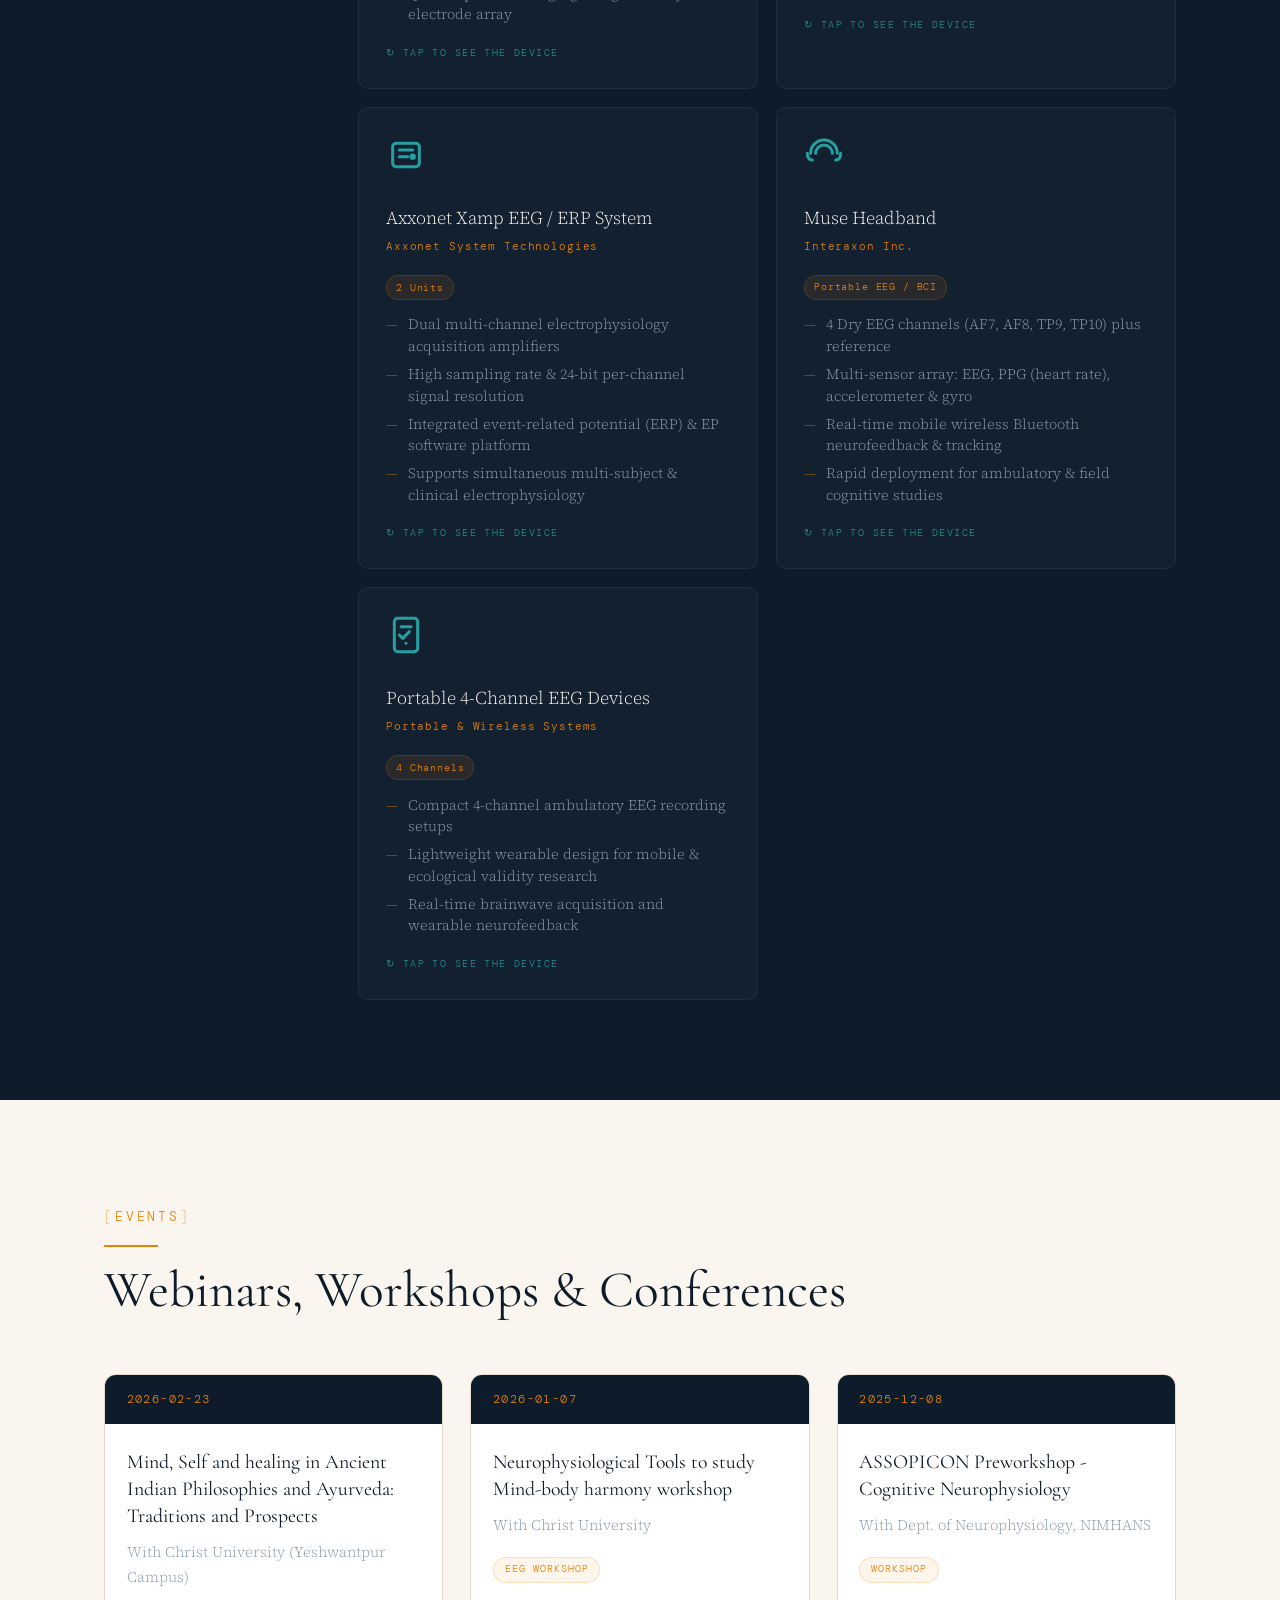
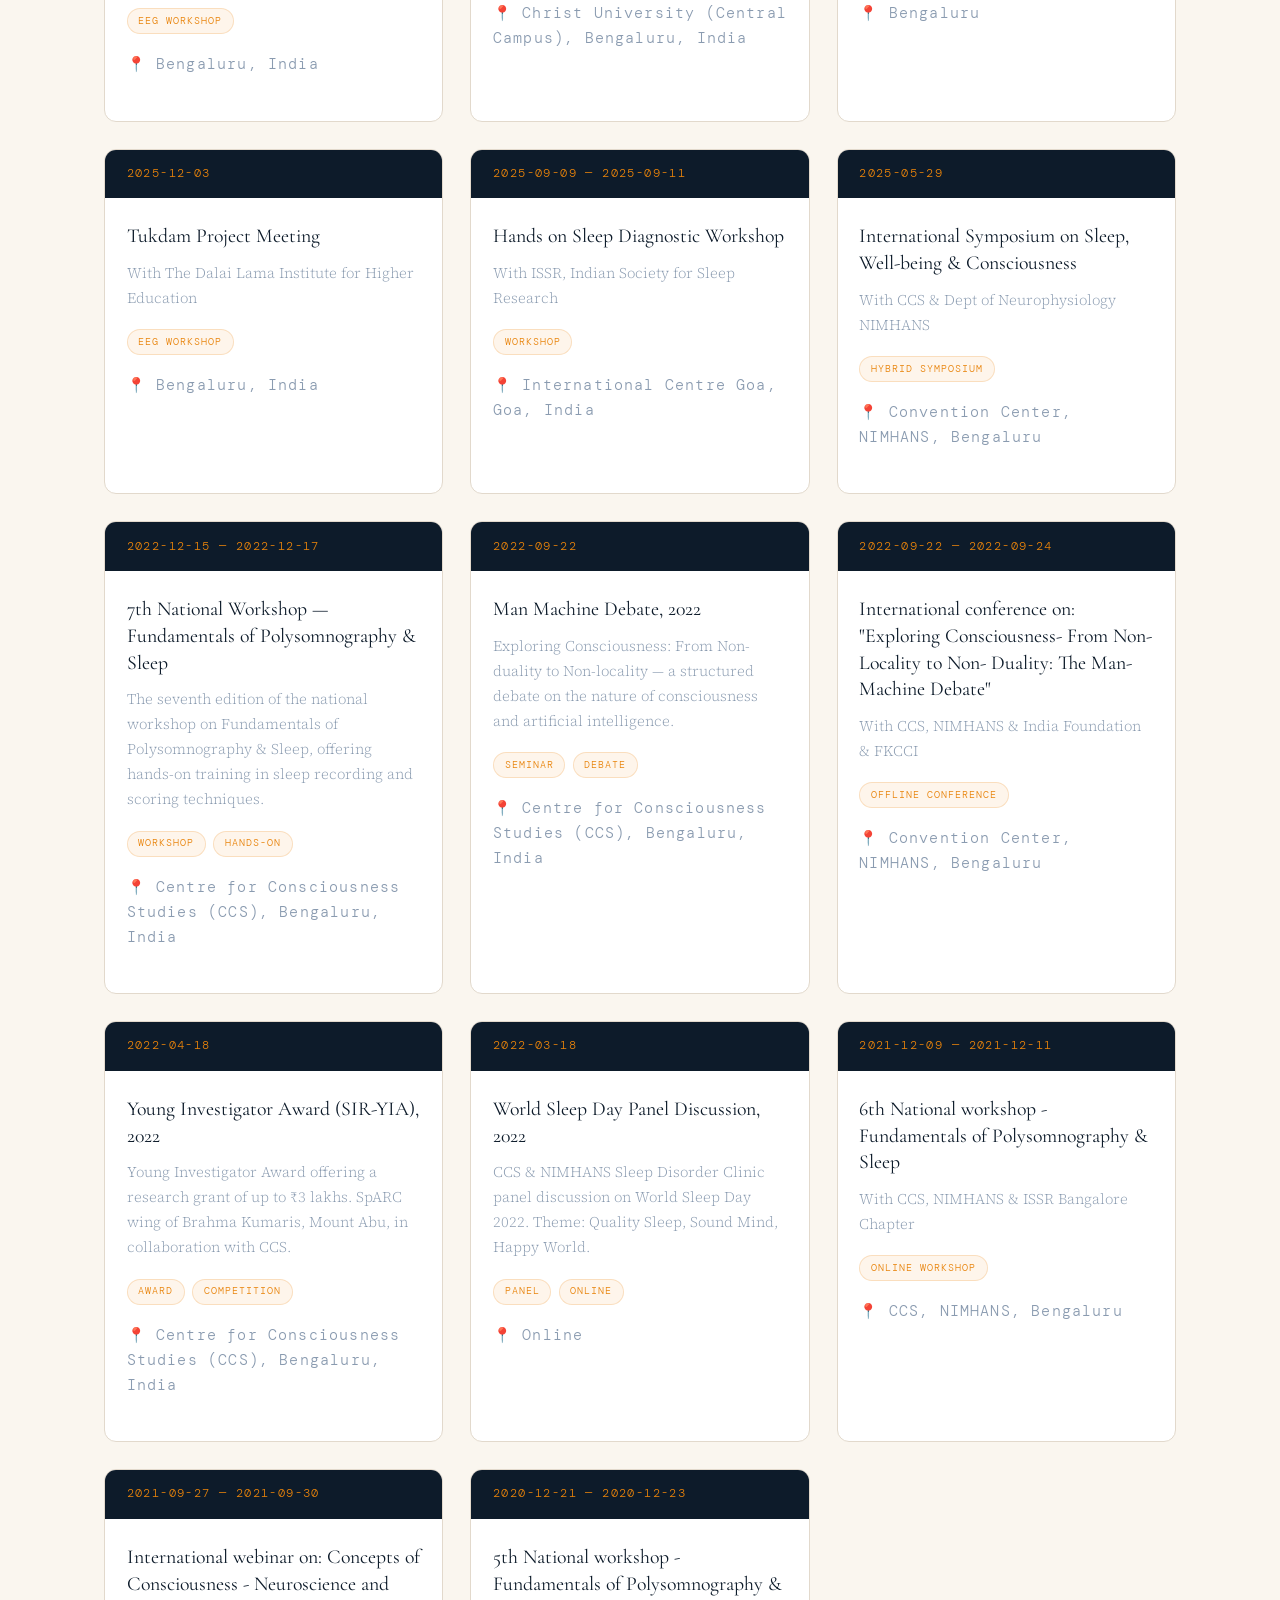
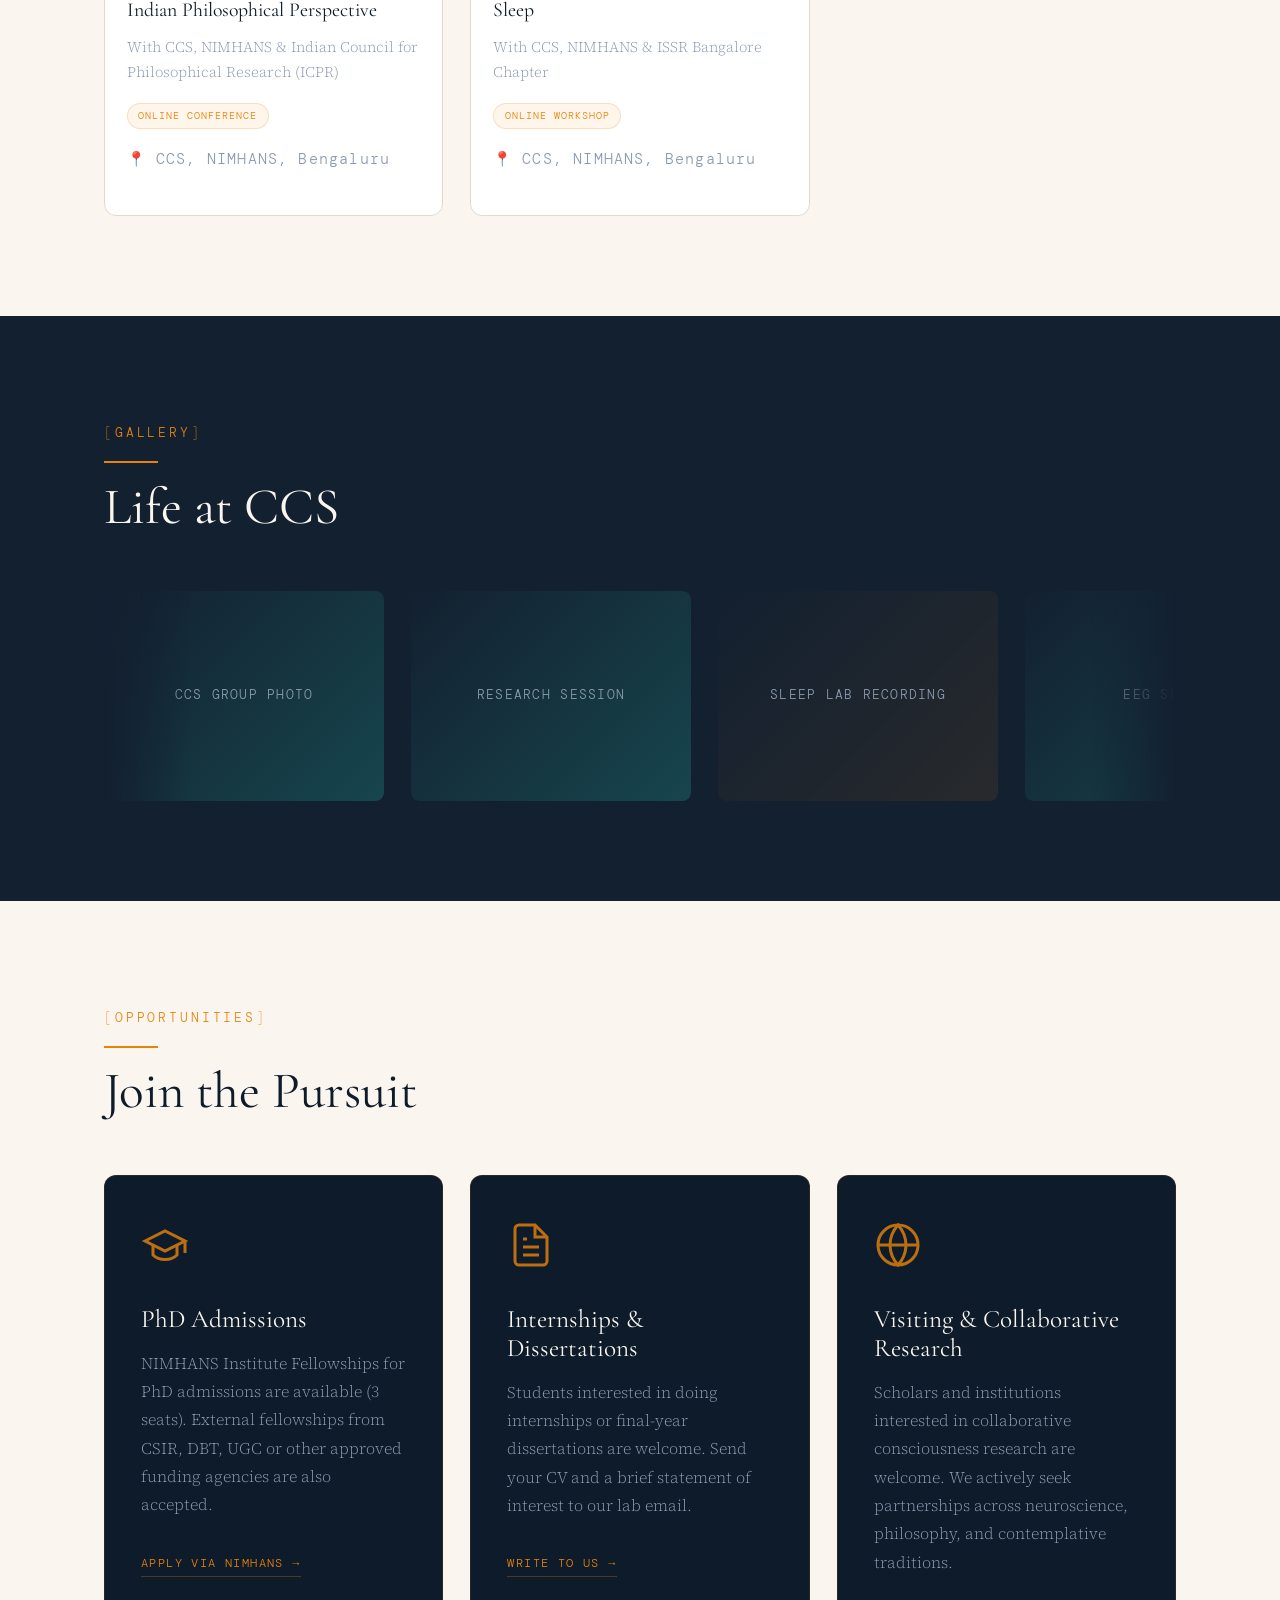
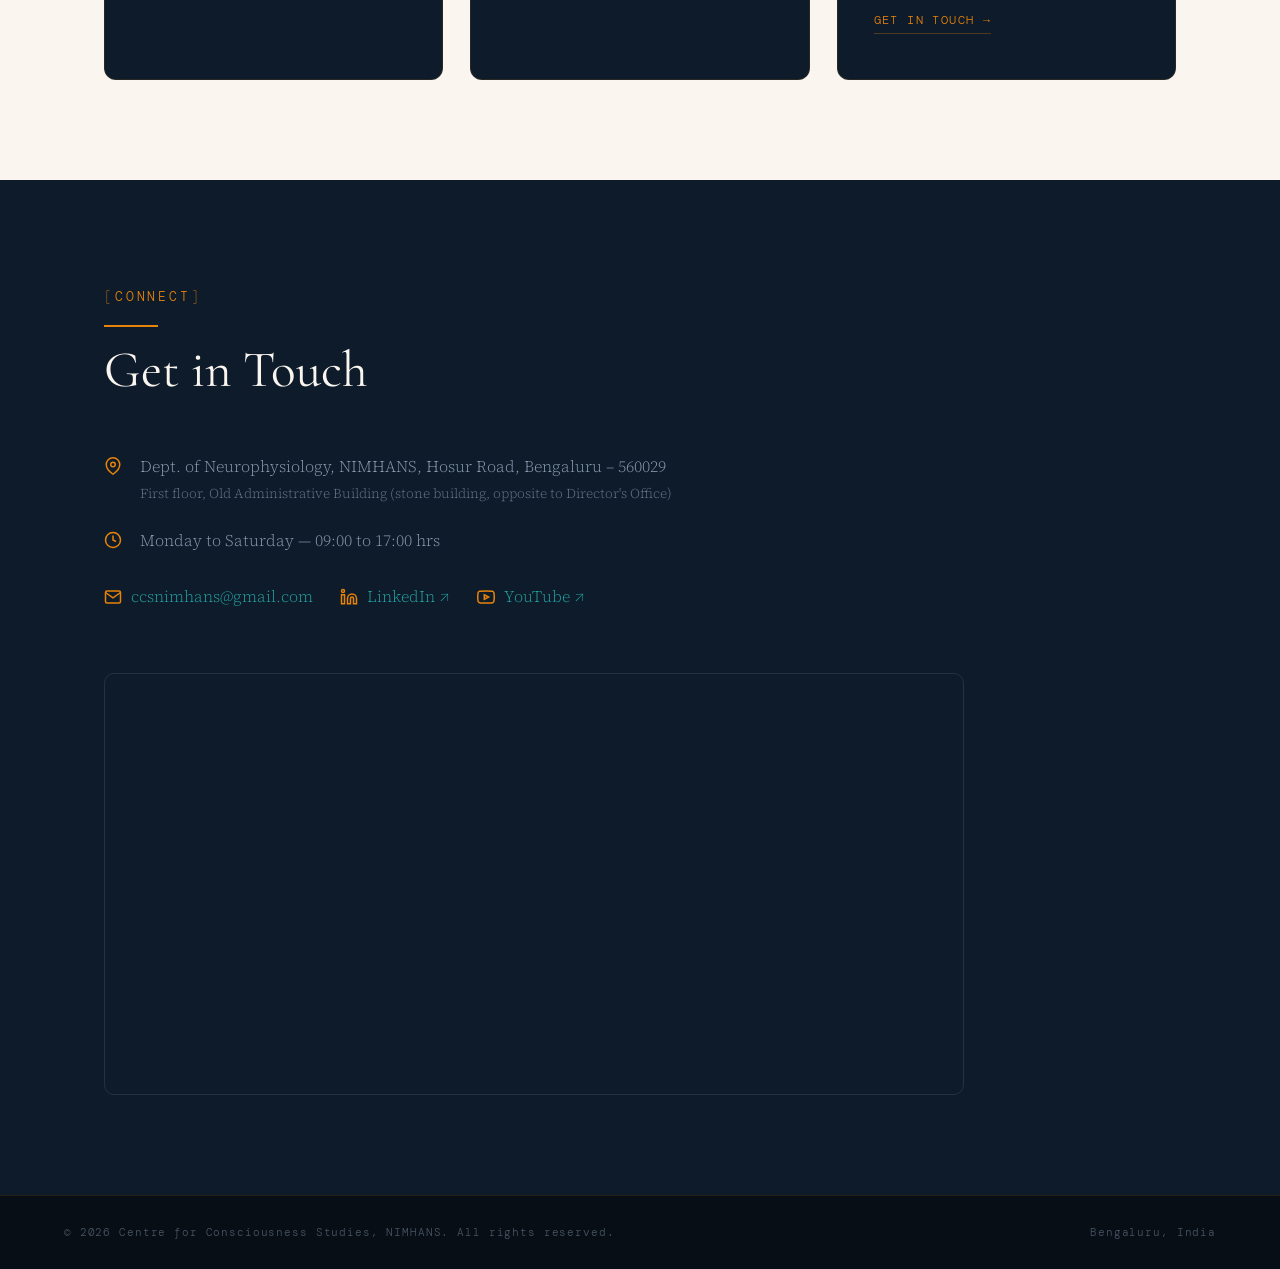
==== commit 2ff4a035: "Update timeline, middle ground, and next programmes with detailed content" ====
--- a/index.html
+++ b/index.html
@@ -2066,13 +2066,13 @@
       </div>
 
       <div class="ax-tl reveal">
-        <div class="ax-tl-i"><div class="ax-yr">1976</div><h4>Project Consciousness</h4><p>ICMR funds a whole-body study of yoga and meditation in sound-proof cabins under Prof. T. Desiraju, Dept. of Neurophysiology.</p></div>
-        <div class="ax-tl-i"><div class="ax-yr">1982&ndash;85</div><h4>Symposium and first lab</h4><p>A symposium on Yoga, Brain &amp; Consciousness, then the first EEG and polygraph laboratory.</p></div>
-        <div class="ax-tl-i"><div class="ax-yr">2000&ndash;2020</div><h4>Cognitive &amp; Sleep Lab</h4><p>Team under Prof. Bindu M. Kutty: EEG/ERP, fMRI and whole-night sleep studies across cognition, meditation, schizophrenia and neurodegeneration.</p></div>
-        <div class="ax-tl-i"><div class="ax-yr">Present</div><h4>Centre for Consciousness Studies</h4><p>Sanctioned by the Ministry of Health &amp; Family Welfare, Govt. of India, at NIMHANS.</p></div>
+        <div class="ax-tl-i"><div class="ax-yr">1976</div><h4>Project Consciousness</h4><p>Inaugurated at NIMHANS (Dept. of Neurophysiology, ICMR-funded under Prof. T. Desiraju). A whole-body study of yoga and meditation in sound-proof cabins: 91 men registered; TM, Rajayoga, Yoga Nidra, pranayama.</p></div>
+        <div class="ax-tl-i"><div class="ax-yr">1982&ndash;85</div><h4>Symposium and first lab</h4><p>A 1982 symposium on Yoga, Brain &amp; Consciousness brought yoga, neuroscience and philosophy together; the first lab followed with a 13-channel EEG polygraph, a 4-channel portable polygraph and Russian collaborators.</p></div>
+        <div class="ax-tl-i"><div class="ax-yr">2000&ndash;2020</div><h4>Cognitive &amp; Sleep Lab</h4><p>Whole-night polysomnography as a window on consciousness: meditators&rsquo; sleep, Ayurveda and yoga trials, schizophrenia, lucid dreaming, dream decoding.</p></div>
+        <div class="ax-tl-i"><div class="ax-yr">2020+</div><h4>Centre for Consciousness Studies</h4><p>Four core areas: sleep &amp; dreams, mind&ndash;body &amp; contemplative, clinical &amp; developmental, neurotechnology. Cross-tradition EEG, wearables, open-source tools.</p></div>
       </div>
       <div class="ax-lesson reveal">Yoga is not a relaxation switch. It trains homeostatic adaptability.
-        <span>Lesson of Project Consciousness: every person showed their own pattern, session to session</span></div>
+        <span>Lesson of Project Consciousness: after TM, ventilation fell; after Rajayoga and pranayama it rose. Every person showed their own pattern, session to session.</span></div>
       <a class="ax-more reveal" href="architecture.html#legacy">See the full architecture of experience &rarr;</a>
 
       <div class="preface-cols reveal">
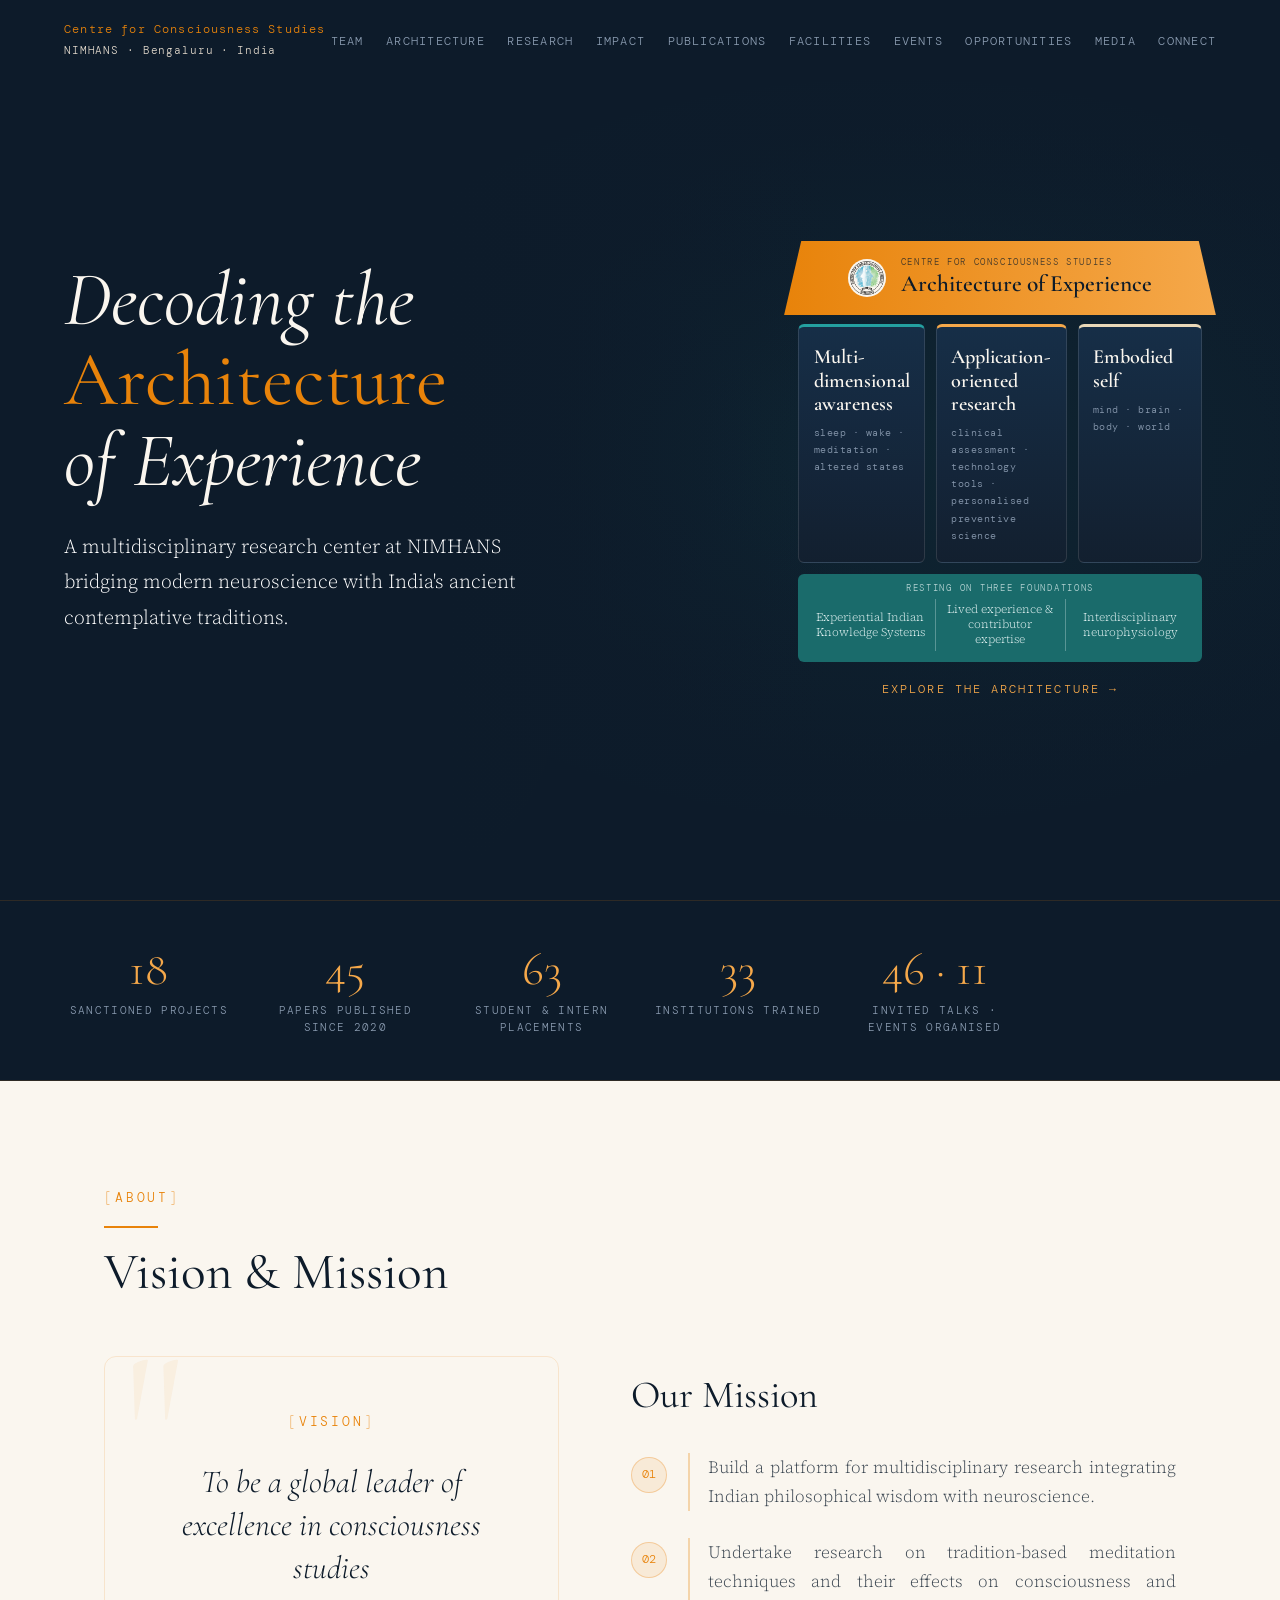
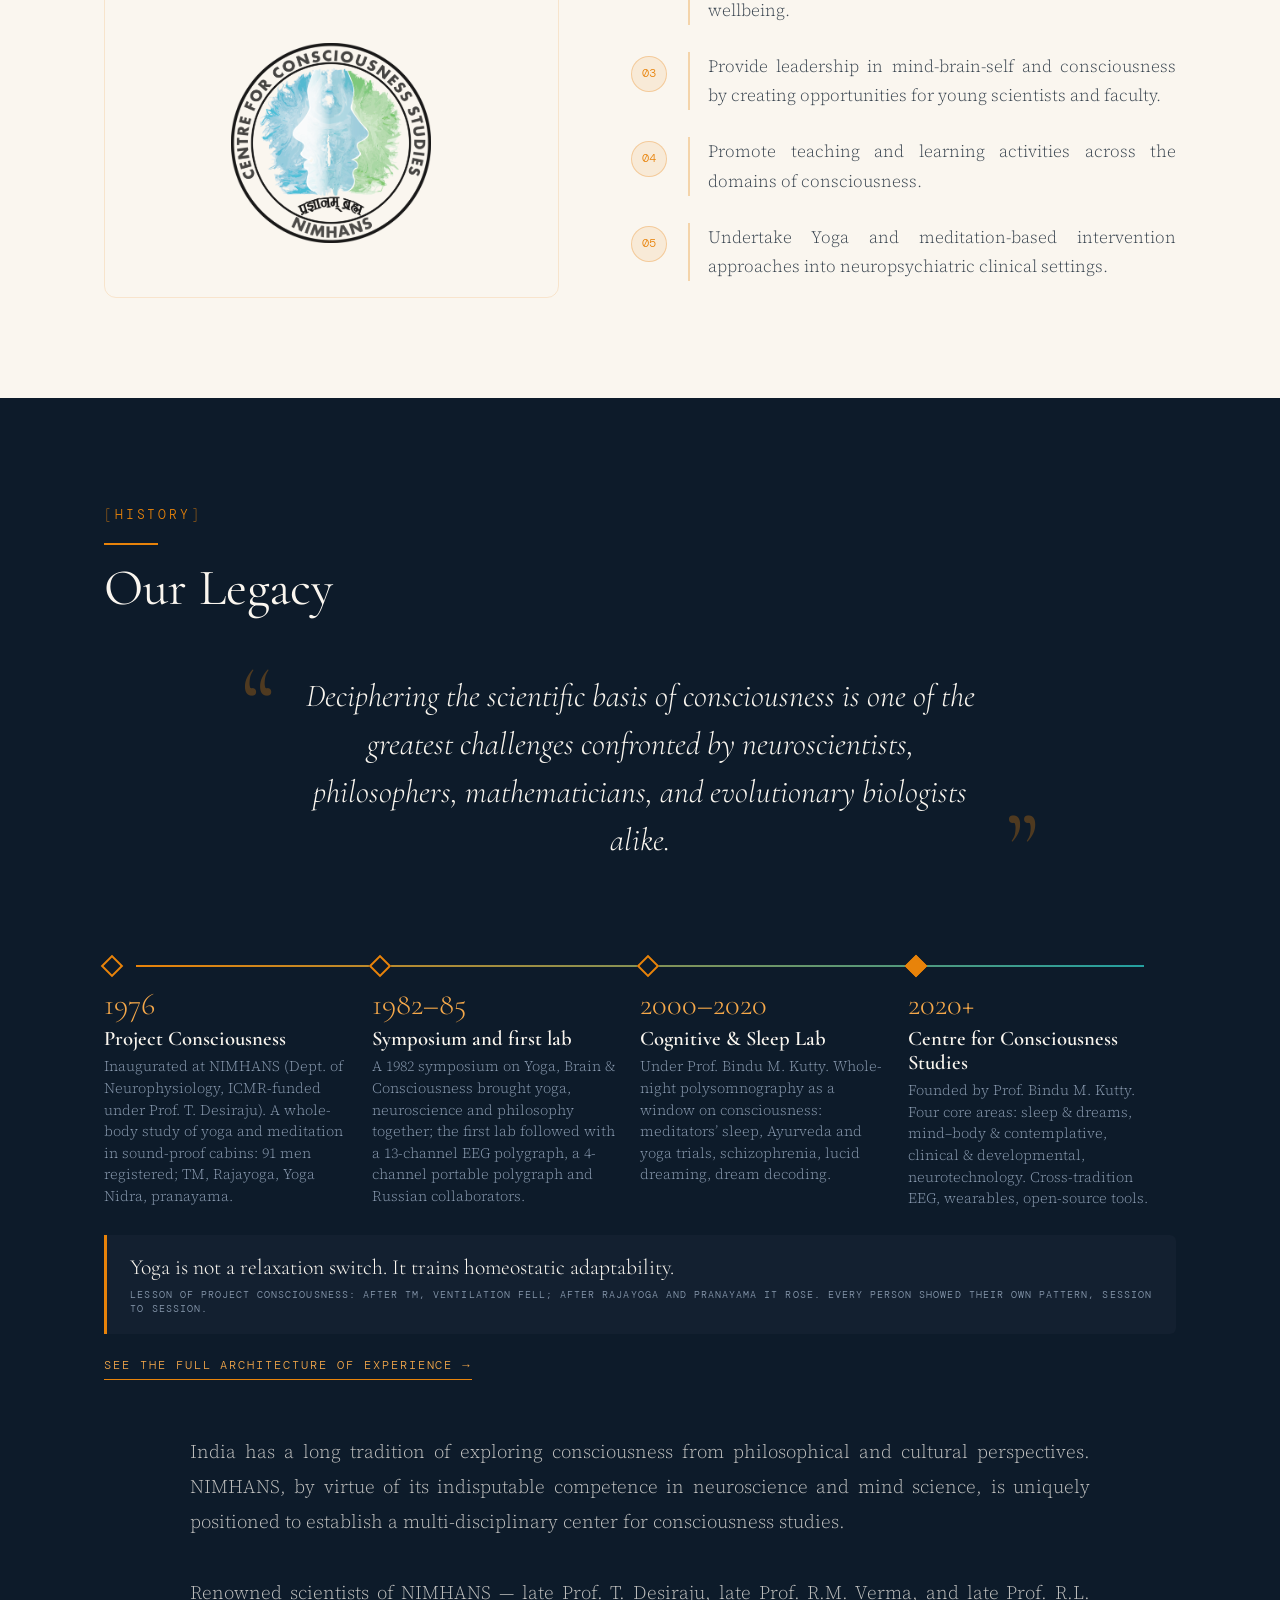
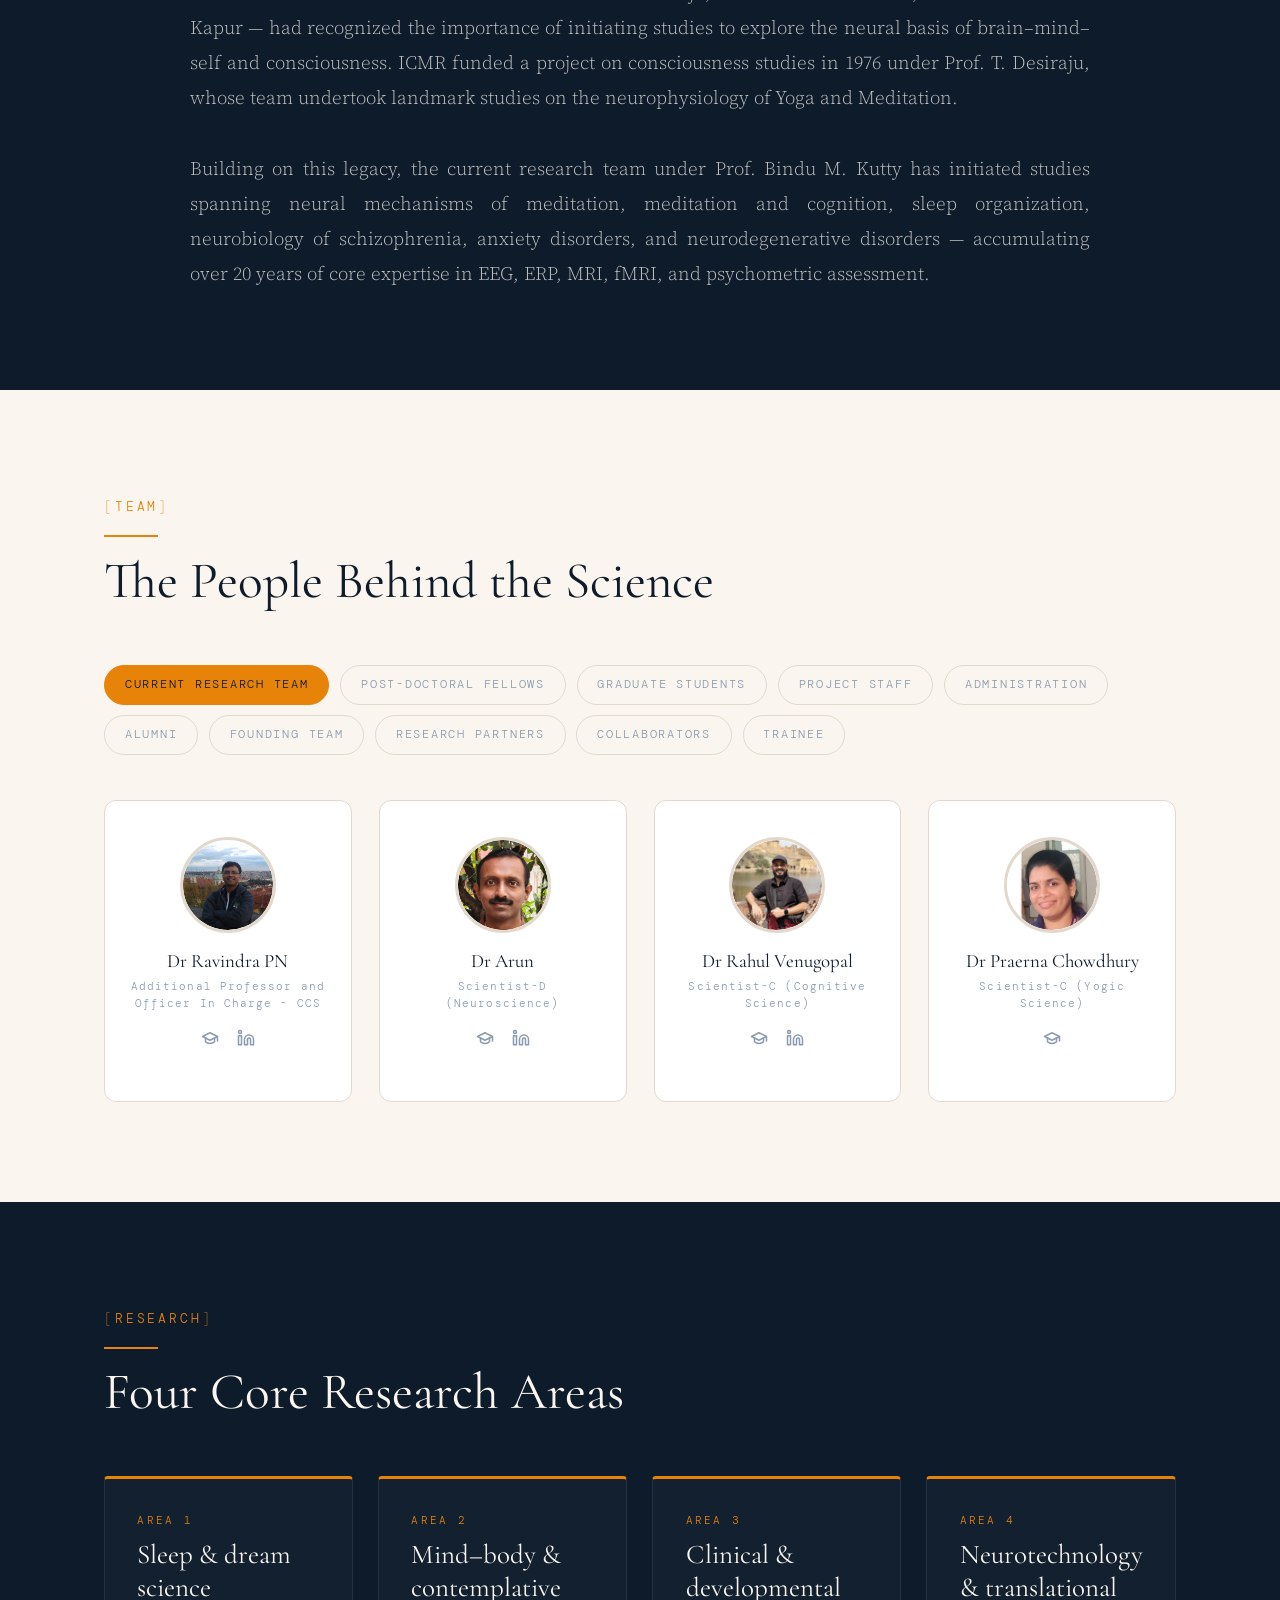
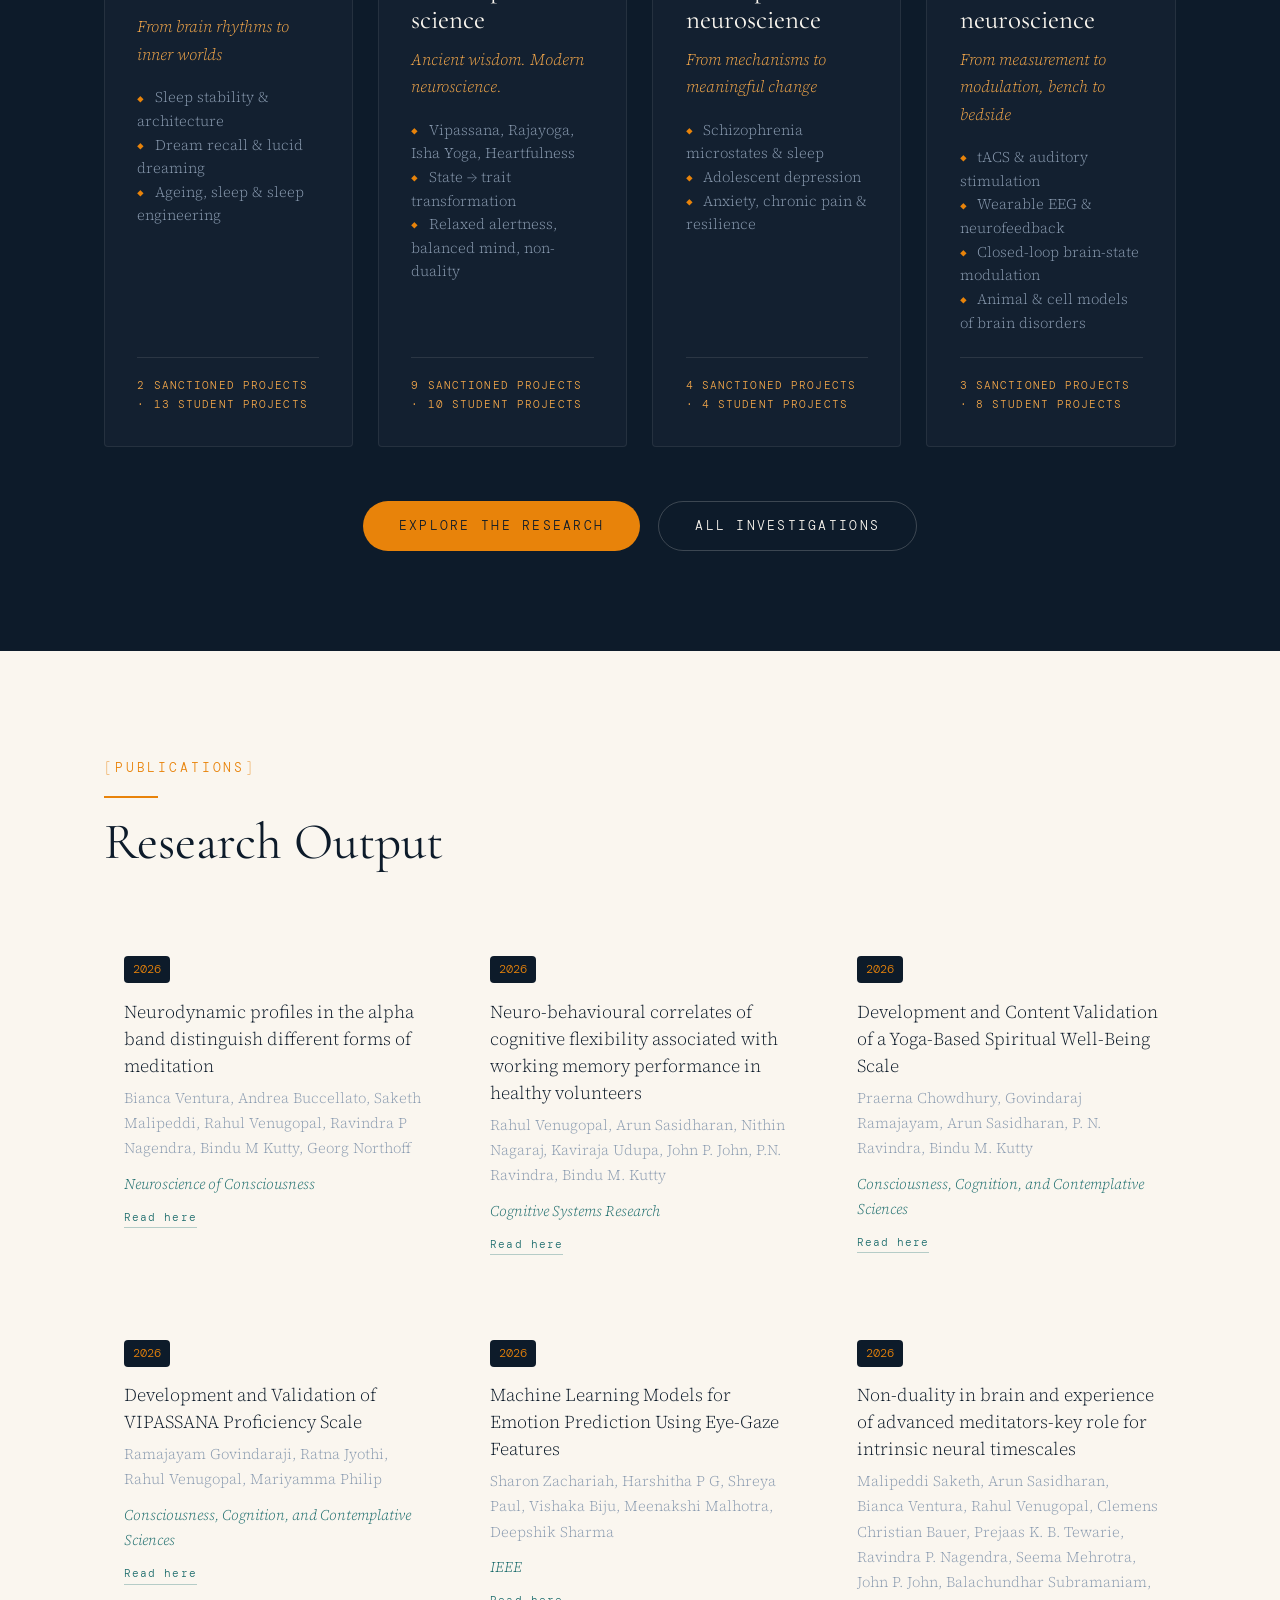
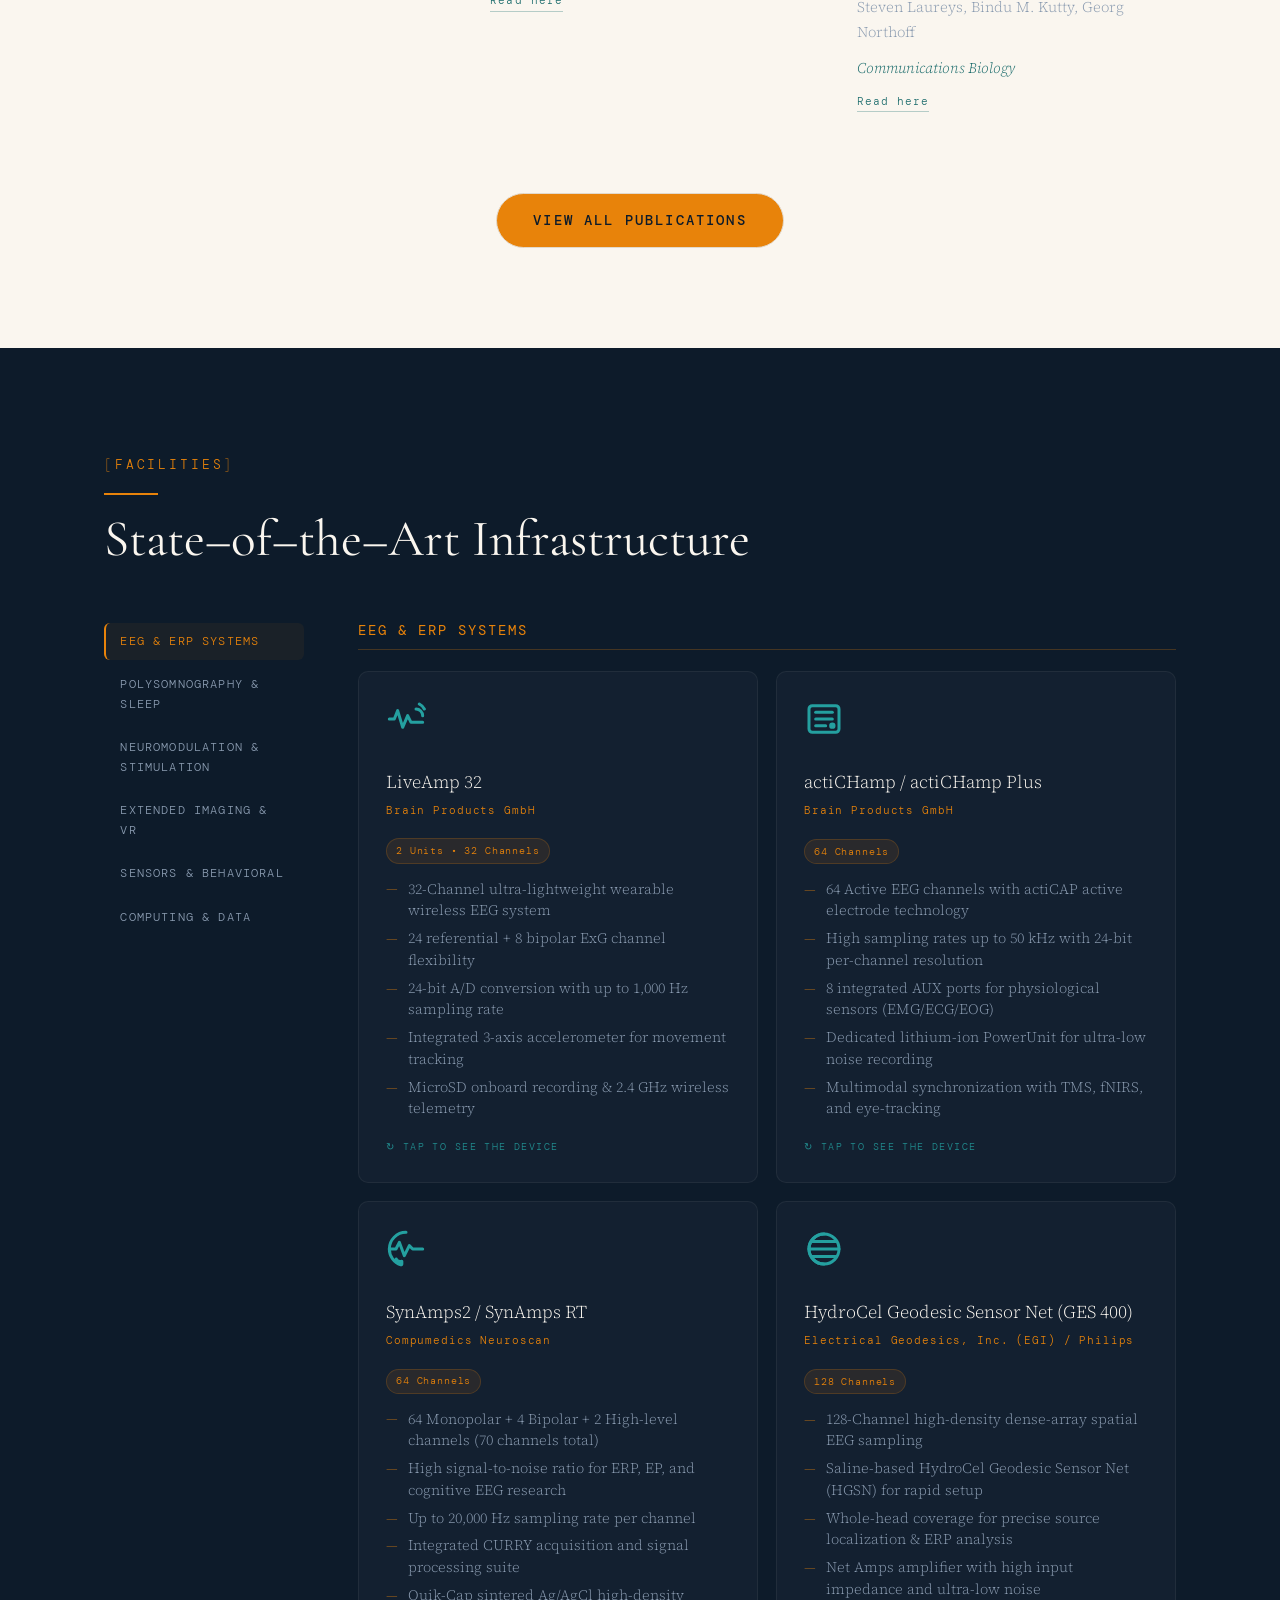
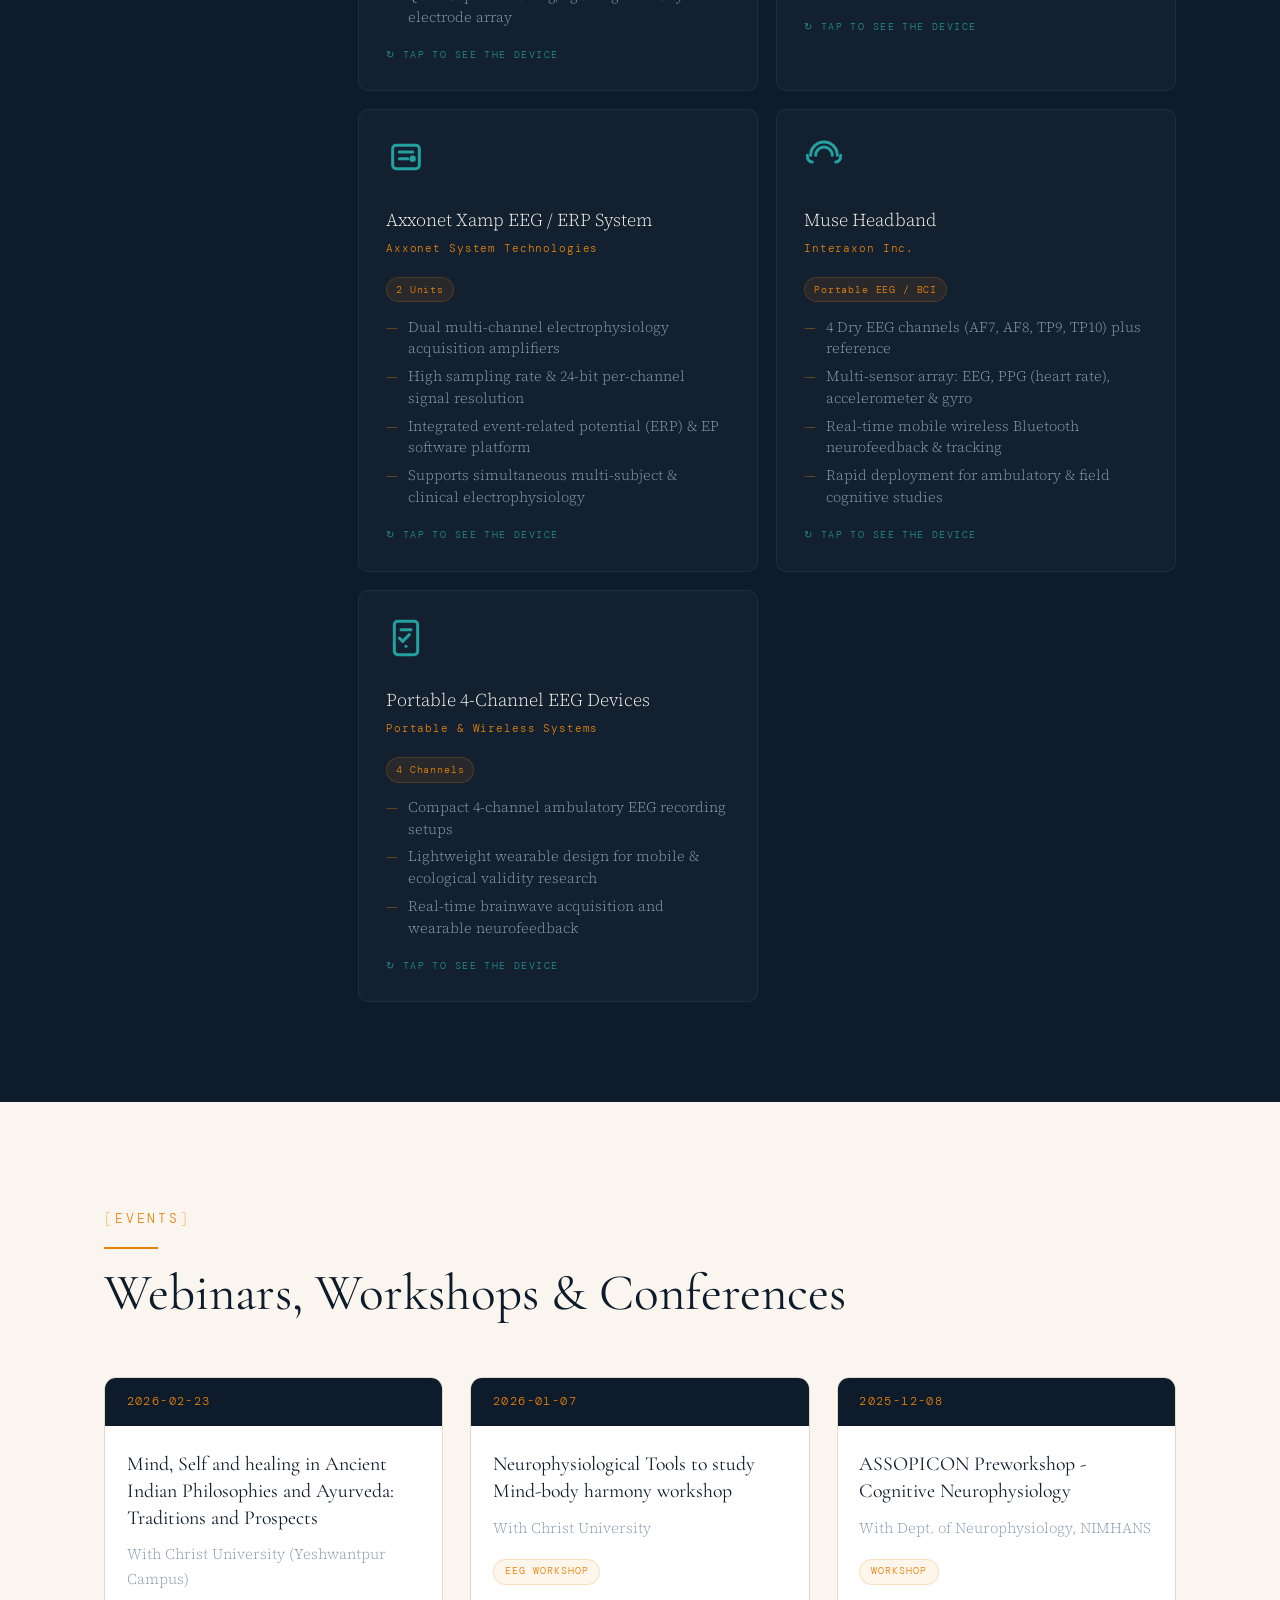
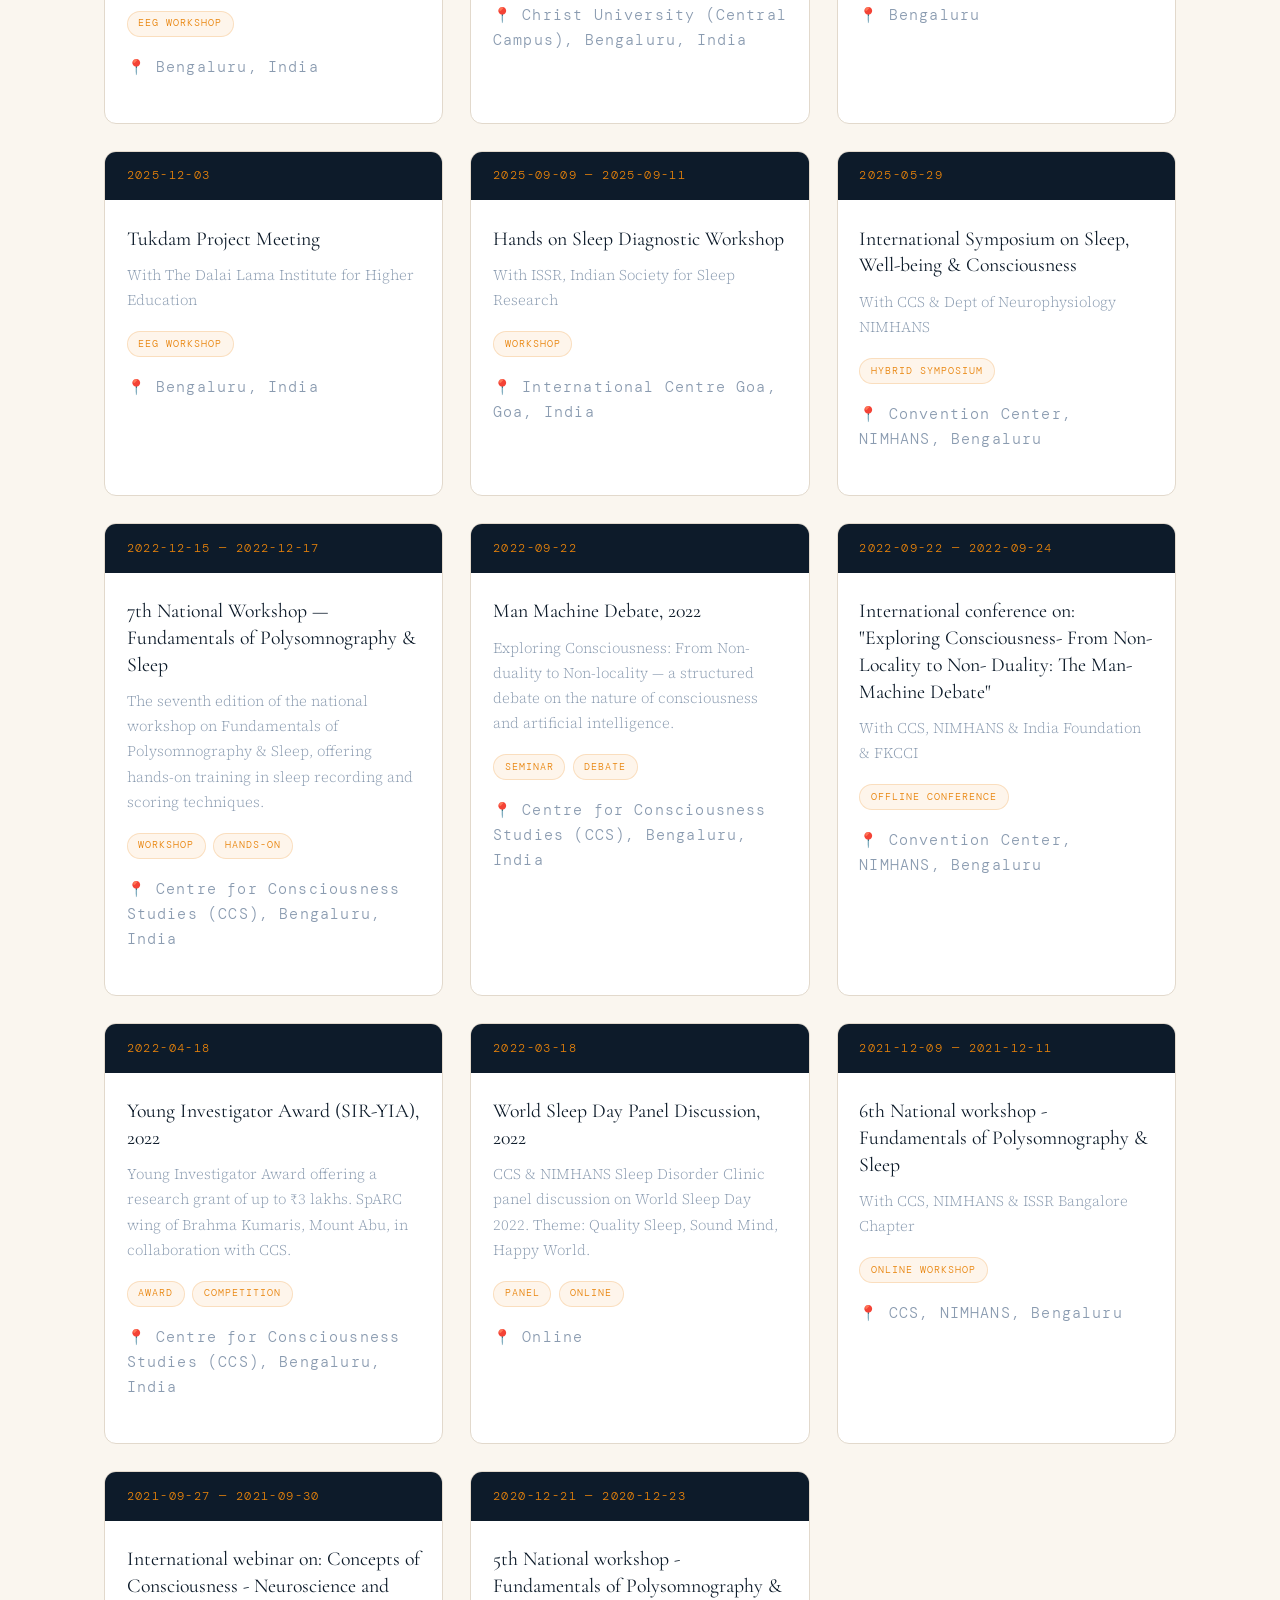
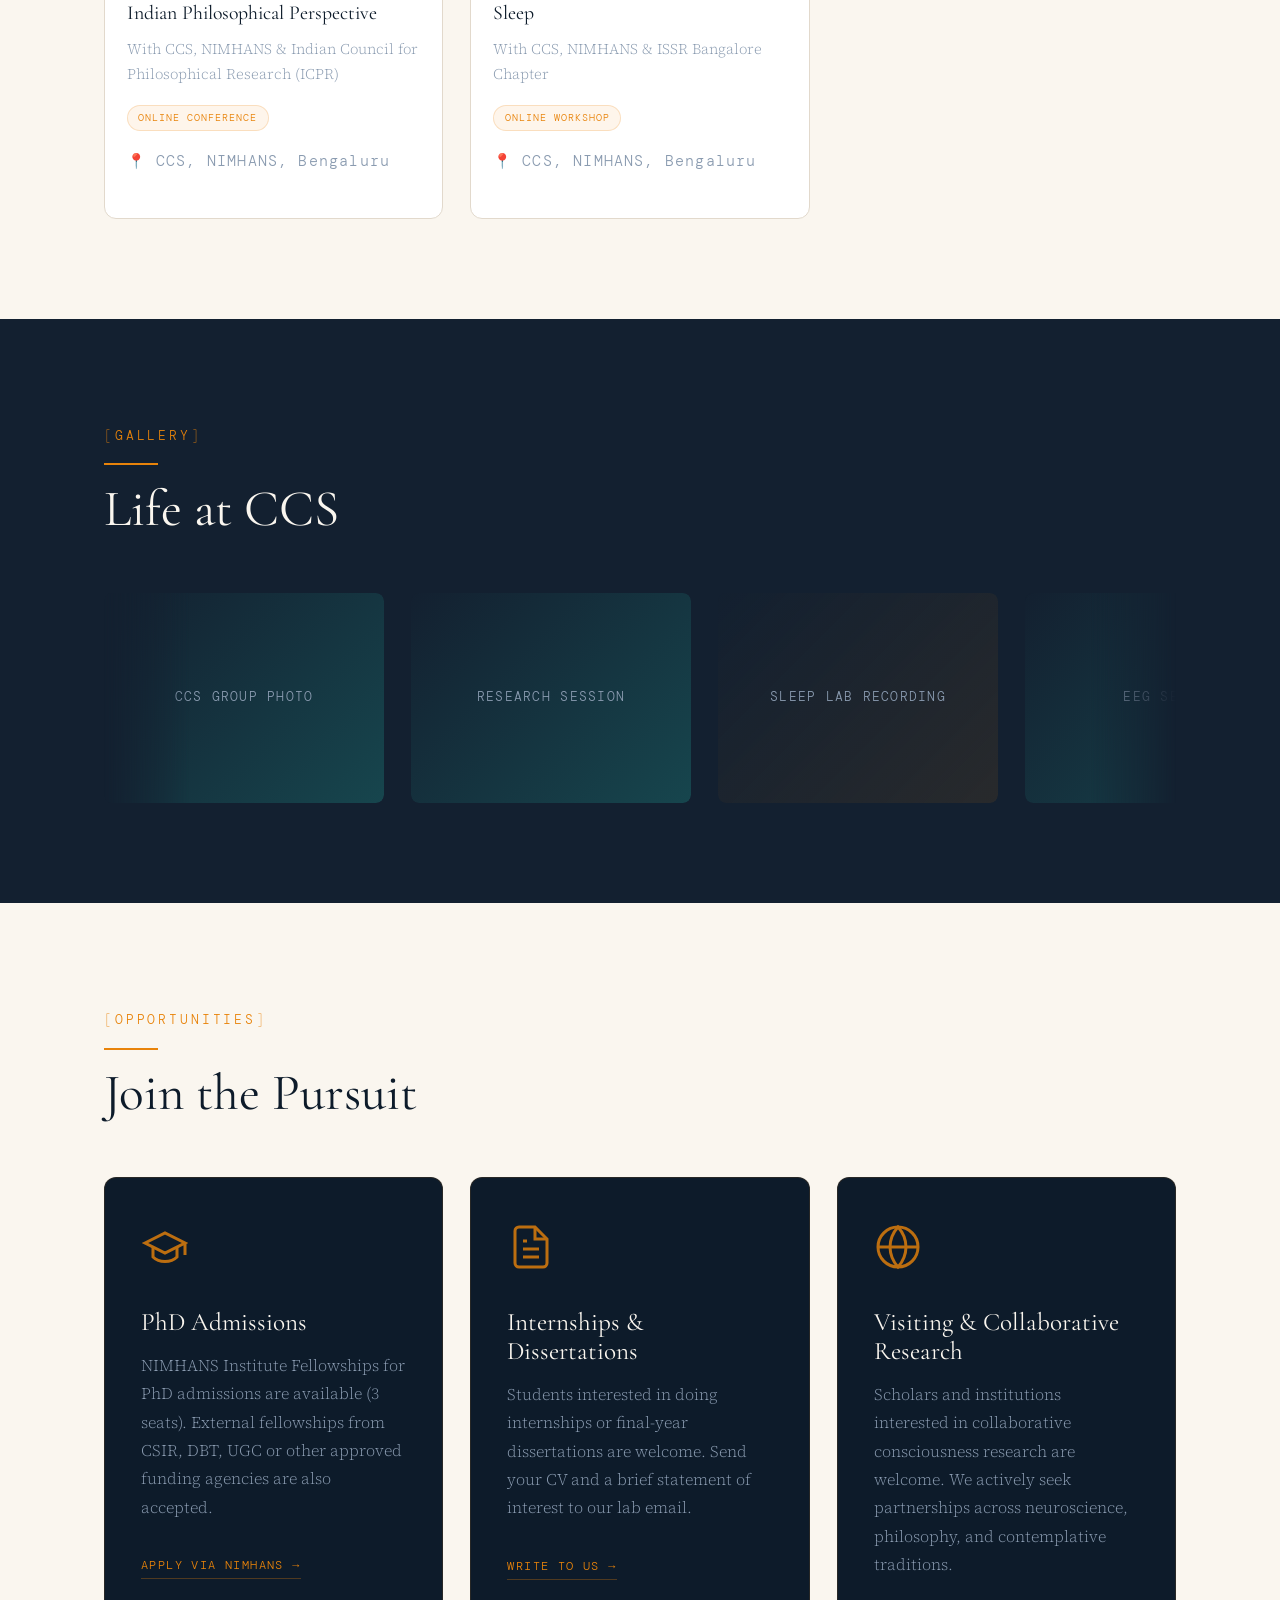
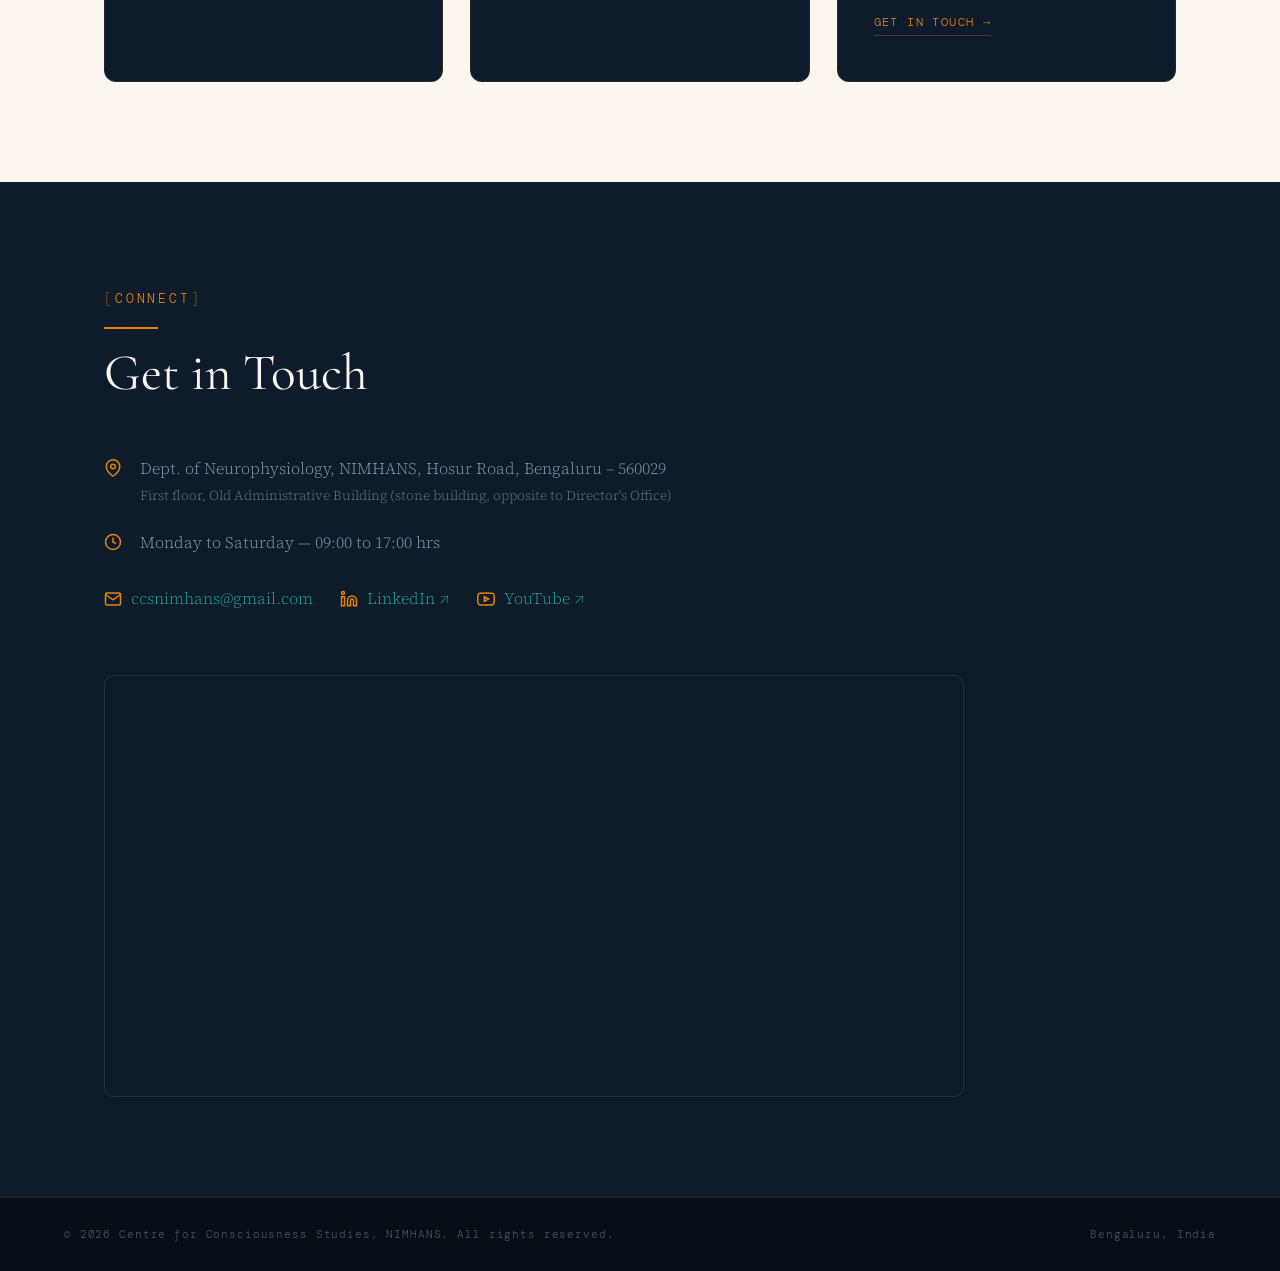
==== commit 9f26a383: "Update timeline leadership notes and separate Founder from Foundational Pioneers" ====
--- a/index.html
+++ b/index.html
@@ -2068,8 +2068,8 @@
       <div class="ax-tl reveal">
         <div class="ax-tl-i"><div class="ax-yr">1976</div><h4>Project Consciousness</h4><p>Inaugurated at NIMHANS (Dept. of Neurophysiology, ICMR-funded under Prof. T. Desiraju). A whole-body study of yoga and meditation in sound-proof cabins: 91 men registered; TM, Rajayoga, Yoga Nidra, pranayama.</p></div>
         <div class="ax-tl-i"><div class="ax-yr">1982&ndash;85</div><h4>Symposium and first lab</h4><p>A 1982 symposium on Yoga, Brain &amp; Consciousness brought yoga, neuroscience and philosophy together; the first lab followed with a 13-channel EEG polygraph, a 4-channel portable polygraph and Russian collaborators.</p></div>
-        <div class="ax-tl-i"><div class="ax-yr">2000&ndash;2020</div><h4>Cognitive &amp; Sleep Lab</h4><p>Whole-night polysomnography as a window on consciousness: meditators&rsquo; sleep, Ayurveda and yoga trials, schizophrenia, lucid dreaming, dream decoding.</p></div>
-        <div class="ax-tl-i"><div class="ax-yr">2020+</div><h4>Centre for Consciousness Studies</h4><p>Four core areas: sleep &amp; dreams, mind&ndash;body &amp; contemplative, clinical &amp; developmental, neurotechnology. Cross-tradition EEG, wearables, open-source tools.</p></div>
+        <div class="ax-tl-i"><div class="ax-yr">2000&ndash;2020</div><h4>Cognitive &amp; Sleep Lab</h4><p>Under Prof. Bindu M. Kutty. Whole-night polysomnography as a window on consciousness: meditators&rsquo; sleep, Ayurveda and yoga trials, schizophrenia, lucid dreaming, dream decoding.</p></div>
+        <div class="ax-tl-i"><div class="ax-yr">2020+</div><h4>Centre for Consciousness Studies</h4><p>Founded by Prof. Bindu M. Kutty. Four core areas: sleep &amp; dreams, mind&ndash;body &amp; contemplative, clinical &amp; developmental, neurotechnology. Cross-tradition EEG, wearables, open-source tools.</p></div>
       </div>
       <div class="ax-lesson reveal">Yoga is not a relaxation switch. It trains homeostatic adaptability.
         <span>Lesson of Project Consciousness: after TM, ventilation fell; after Rajayoga and pranayama it rose. Every person showed their own pattern, session to session.</span></div>
@@ -2133,7 +2133,7 @@
         </button>
 
         <button class="tab-btn" role="tab" aria-selected="false" aria-controls="tab-historical" data-tab="historical" onclick="switchTeamTab('historical')">
-          Founders (1980&ndash;1992)
+          Founding Team
         </button>
 
         <button class="tab-btn" role="tab" aria-selected="false" aria-controls="tab-advisory" data-tab="advisory" onclick="switchTeamTab('advisory')">Research Partners</button>
@@ -2600,69 +2600,77 @@
         </div>
       </div>
       <div class="tab-panel " id="tab-historical" role="tabpanel">
-        <div class="team-grid ">
-          <div class="team-card reveal" style="animation-delay:0.00s">
-            <div class="card-border-bottom"></div>
-            <div class="card-avatar-wrap">
-              <img src="assets/images/team/admin.jpg" alt="Prof Bindu M Kutty avatar"
-                style="width:100%;height:100%;object-fit:cover;border-radius:50%;">
-            </div>
-            <h3>Prof Bindu M Kutty</h3>
-            <p class="role">Founding Professor of Centre for Consciousness Studies</p>
-            <div class="team-socials">
-              <a href="https://www.gibberish.com" target="_blank" rel="noopener" aria-label="Google Scholar"
-                title="Google Scholar">
-                <svg viewBox="0 0 24 24" fill="none" stroke="currentColor" stroke-width="2" stroke-linecap="round"
-                  stroke-linejoin="round" width="18" height="18">
-                  <path d="M22 10v6M2 10l10-5 10 5-10 5z"></path>
-                  <path d="M6 12v5c3 3 9 3 12 0v-5"></path>
-                </svg>
-              </a>
-              <a href="https://www.gibberish.com" target="_blank" rel="noopener" aria-label="LinkedIn" title="LinkedIn">
-                <svg viewBox="0 0 24 24" fill="none" stroke="currentColor" stroke-width="2" stroke-linecap="round"
-                  stroke-linejoin="round" width="18" height="18">
-                  <path d="M16 8a6 6 0 0 1 6 6v7h-4v-7a2 2 0 0 0-2-2 2 2 0 0 0-2 2v7h-4v-7a6 6 0 0 1 6-6z"></path>
-                  <rect x="2" y="9" width="4" height="12"></rect>
-                  <circle cx="4" cy="4" r="2"></circle>
-                </svg>
-              </a>
-            </div>
-          </div>
-          <div class="team-card reveal" style="animation-delay:0.18s">
-            <div class="card-border-bottom"></div>
-            <div class="card-avatar-wrap">
-              <img src="assets/images/team/blmeti.jpg" alt="Dr. BL Meti avatar"
-                style="width:100%;height:100%;object-fit:cover;border-radius:50%;">
-            </div>
-            <h3>Dr. BL Meti</h3>
-            <p class="role">Scientist</p>
-          </div>
-          <div class="team-card reveal" style="animation-delay:0.36s">
-            <div class="card-border-bottom"></div>
-            <div class="card-avatar-wrap">
-              <img src="assets/images/team/desiraju.jpg" alt="Prof. T Desiraju avatar"
-                style="width:100%;height:100%;object-fit:cover;border-radius:50%;">
-            </div>
-            <h3>Prof. T Desiraju</h3>
-            <p class="role">Professor</p>
-          </div>
-          <div class="team-card reveal" style="animation-delay:0.54s">
-            <div class="card-border-bottom"></div>
-            <div class="card-avatar-wrap">
-              <img src="assets/images/team/kanchan.jpg" alt="Dr. Kanchan avatar"
-                style="width:100%;height:100%;object-fit:cover;border-radius:50%;">
-            </div>
-            <h3>Dr. Kanchan</h3>
-            <p class="role">Scientist</p>
-          </div>
-          <div class="team-card reveal" style="animation-delay:0.72s">
-            <div class="card-border-bottom"></div>
-            <div class="card-avatar-wrap">
-              <img src="assets/images/team/telles.jpg" alt="Dr. Shirley Telles avatar"
-                style="width:100%;height:100%;object-fit:cover;border-radius:50%;">
-            </div>
-            <h3>Dr. Shirley Telles</h3>
-            <p class="role">Scientist</p>
+        <div style="margin-bottom:2rem;">
+          <div style="display:flex;align-items:center;gap:.75rem;margin-bottom:1rem;">
+            <span style="font-family:var(--ff-mono);font-size:.72rem;letter-spacing:.14em;text-transform:uppercase;color:var(--saffron);font-weight:600;">Founder &middot; Centre for Consciousness Studies</span>
+            <span style="flex:1;height:1px;background:linear-gradient(90deg,rgba(232,131,10,.35),transparent);"></span>
+          </div>
+          <div class="team-grid" style="grid-template-columns:repeat(auto-fill, minmax(240px, 300px));">
+            <div class="team-card reveal" style="animation-delay:0.00s;border-top:3px solid var(--saffron);">
+              <div class="card-border-bottom"></div>
+              <div class="card-avatar-wrap">
+                <img src="assets/images/team/admin.jpg" alt="Prof Bindu M Kutty avatar"
+                  style="width:100%;height:100%;object-fit:cover;border-radius:50%;">
+              </div>
+              <h3>Prof Bindu M Kutty</h3>
+              <p class="role">Founder, Centre for Consciousness Studies<br><span style="font-size:.78rem;color:var(--muted);">Former Professor &amp; Head, Dept. of Neurophysiology</span></p>
+              <div class="team-socials">
+                <a href="https://scholar.google.com/citations?user=5P8uV2YAAAAJ&hl=en" target="_blank" rel="noopener" aria-label="Google Scholar"
+                  title="Google Scholar">
+                  <svg viewBox="0 0 24 24" fill="none" stroke="currentColor" stroke-width="2" stroke-linecap="round"
+                    stroke-linejoin="round" width="18" height="18">
+                    <path d="M22 10v6M2 10l10-5 10 5-10 5z"></path>
+                    <path d="M6 12v5c3 3 9 3 12 0v-5"></path>
+                  </svg>
+                </a>
+              </div>
+            </div>
+          </div>
+        </div>
+
+        <div>
+          <div style="display:flex;align-items:center;gap:.75rem;margin-bottom:.5rem;">
+            <span style="font-family:var(--ff-mono);font-size:.72rem;letter-spacing:.14em;text-transform:uppercase;color:var(--teal-lt);font-weight:600;">Foundational Pioneers (1976&ndash;1992)</span>
+            <span style="flex:1;height:1px;background:linear-gradient(90deg,rgba(40,116,166,.35),transparent);"></span>
+          </div>
+          <p style="font-size:.85rem;color:var(--muted);margin-bottom:1.25rem;">The pioneering scientists of Project Consciousness who together laid the foundational research at NIMHANS.</p>
+          <div class="team-grid">
+            <div class="team-card reveal" style="animation-delay:0.10s">
+              <div class="card-border-bottom"></div>
+              <div class="card-avatar-wrap">
+                <img src="assets/images/team/desiraju.jpg" alt="Prof. T Desiraju avatar"
+                  style="width:100%;height:100%;object-fit:cover;border-radius:50%;">
+              </div>
+              <h3>Prof. T Desiraju</h3>
+              <p class="role">Principal Investigator, Project Consciousness<br><span style="font-size:.78rem;color:var(--muted);">Professor &amp; Head, Neurophysiology</span></p>
+            </div>
+            <div class="team-card reveal" style="animation-delay:0.20s">
+              <div class="card-border-bottom"></div>
+              <div class="card-avatar-wrap">
+                <img src="assets/images/team/kanchan.jpg" alt="Dr. Kanchan avatar"
+                  style="width:100%;height:100%;object-fit:cover;border-radius:50%;">
+              </div>
+              <h3>Dr. Kanchan</h3>
+              <p class="role">Scientist &amp; Research Investigator<br><span style="font-size:.78rem;color:var(--muted);">Project Consciousness</span></p>
+            </div>
+            <div class="team-card reveal" style="animation-delay:0.30s">
+              <div class="card-border-bottom"></div>
+              <div class="card-avatar-wrap">
+                <img src="assets/images/team/blmeti.jpg" alt="Dr. BL Meti avatar"
+                  style="width:100%;height:100%;object-fit:cover;border-radius:50%;">
+              </div>
+              <h3>Dr. BL Meti</h3>
+              <p class="role">Scientist &amp; Research Investigator<br><span style="font-size:.78rem;color:var(--muted);">Project Consciousness</span></p>
+            </div>
+            <div class="team-card reveal" style="animation-delay:0.40s">
+              <div class="card-border-bottom"></div>
+              <div class="card-avatar-wrap">
+                <img src="assets/images/team/telles.jpg" alt="Dr. Shirley Telles avatar"
+                  style="width:100%;height:100%;object-fit:cover;border-radius:50%;">
+              </div>
+              <h3>Dr. Shirley Telles</h3>
+              <p class="role">Scientist &amp; Research Investigator<br><span style="font-size:.78rem;color:var(--muted);">Project Consciousness</span></p>
+            </div>
           </div>
         </div>
       </div>
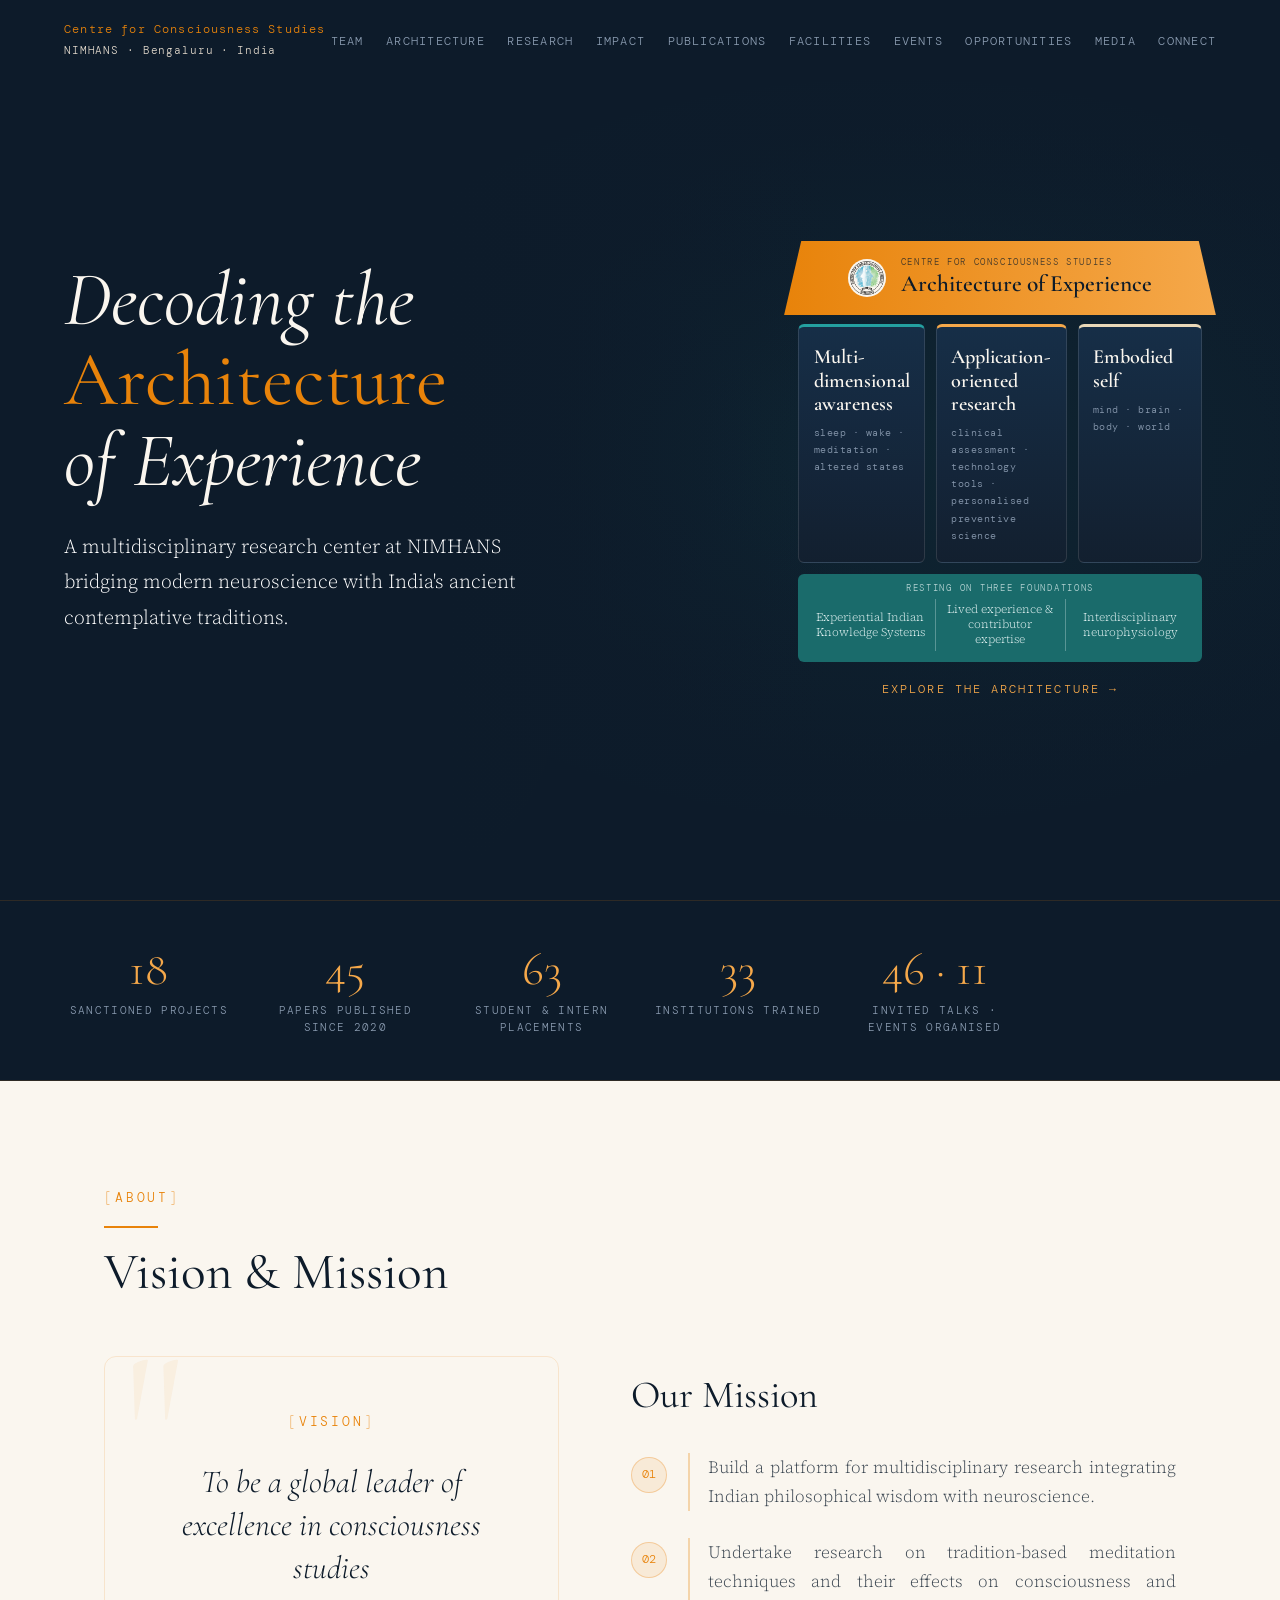
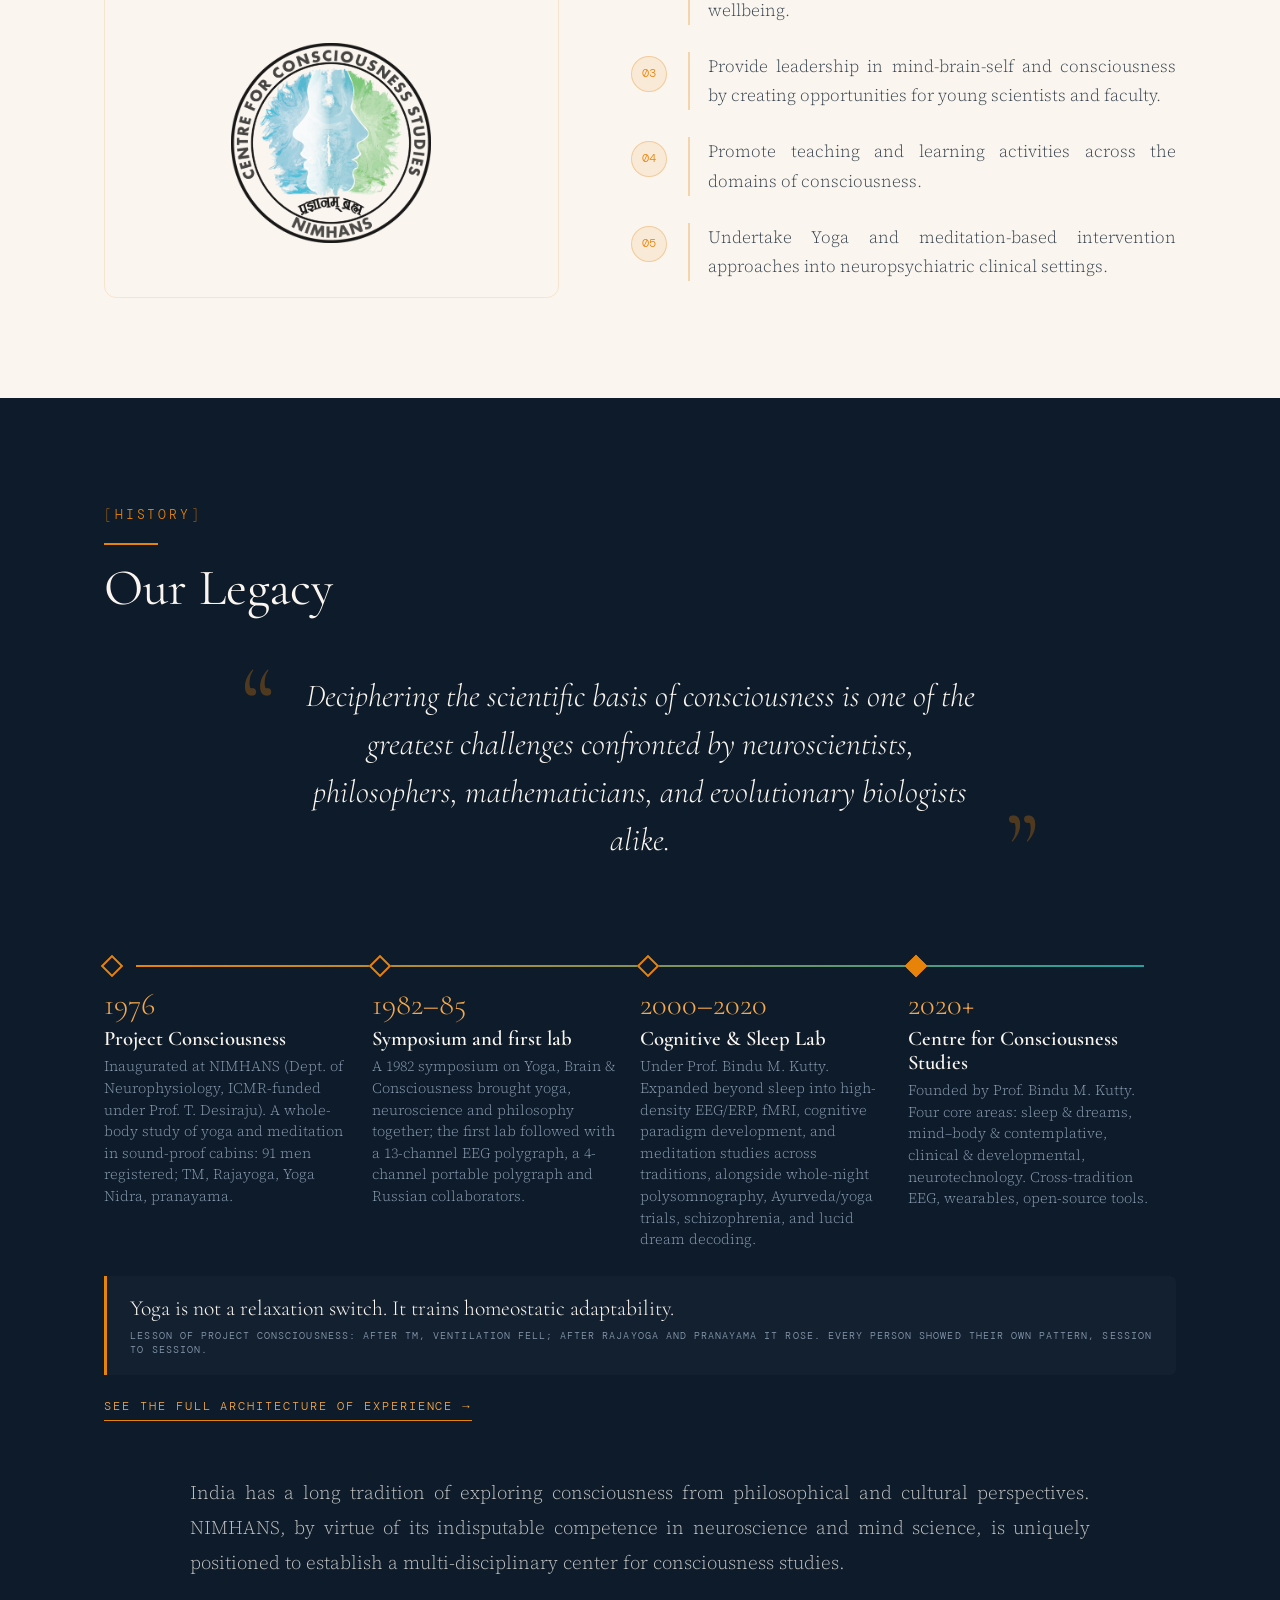
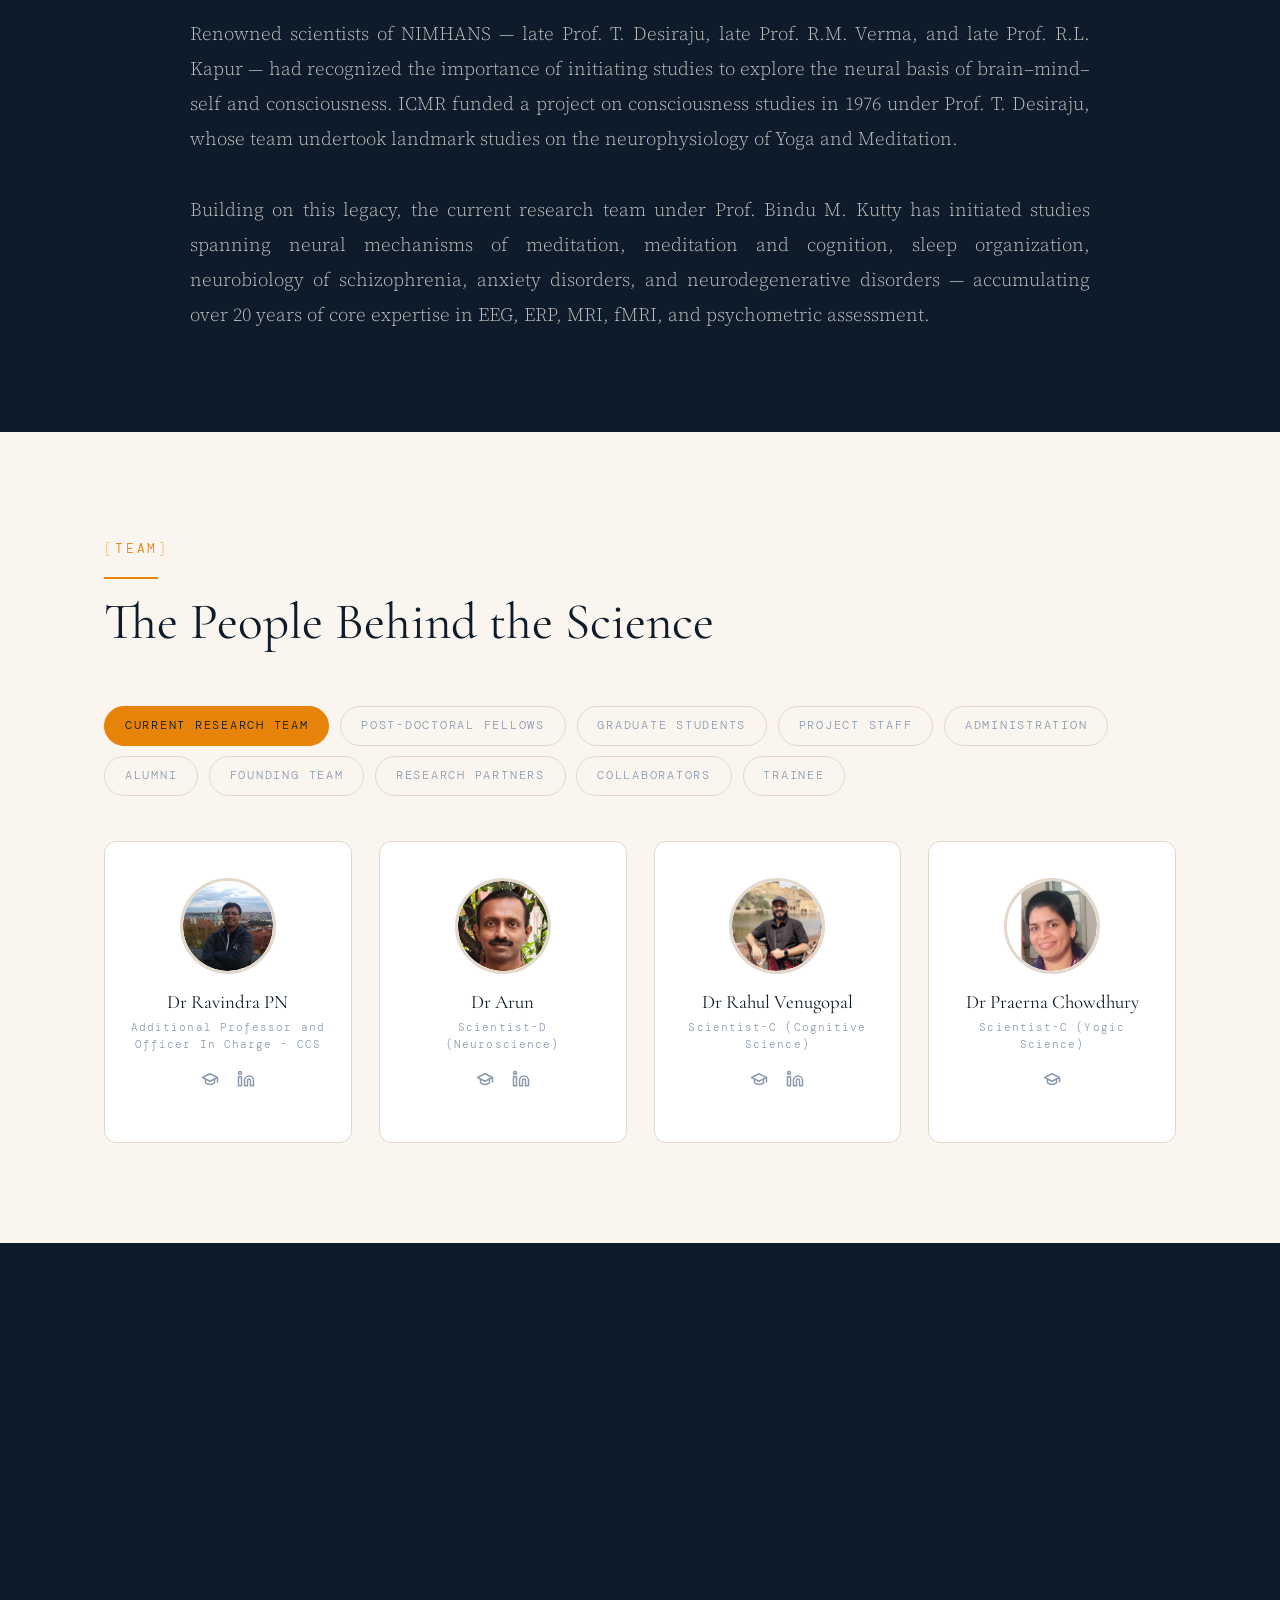
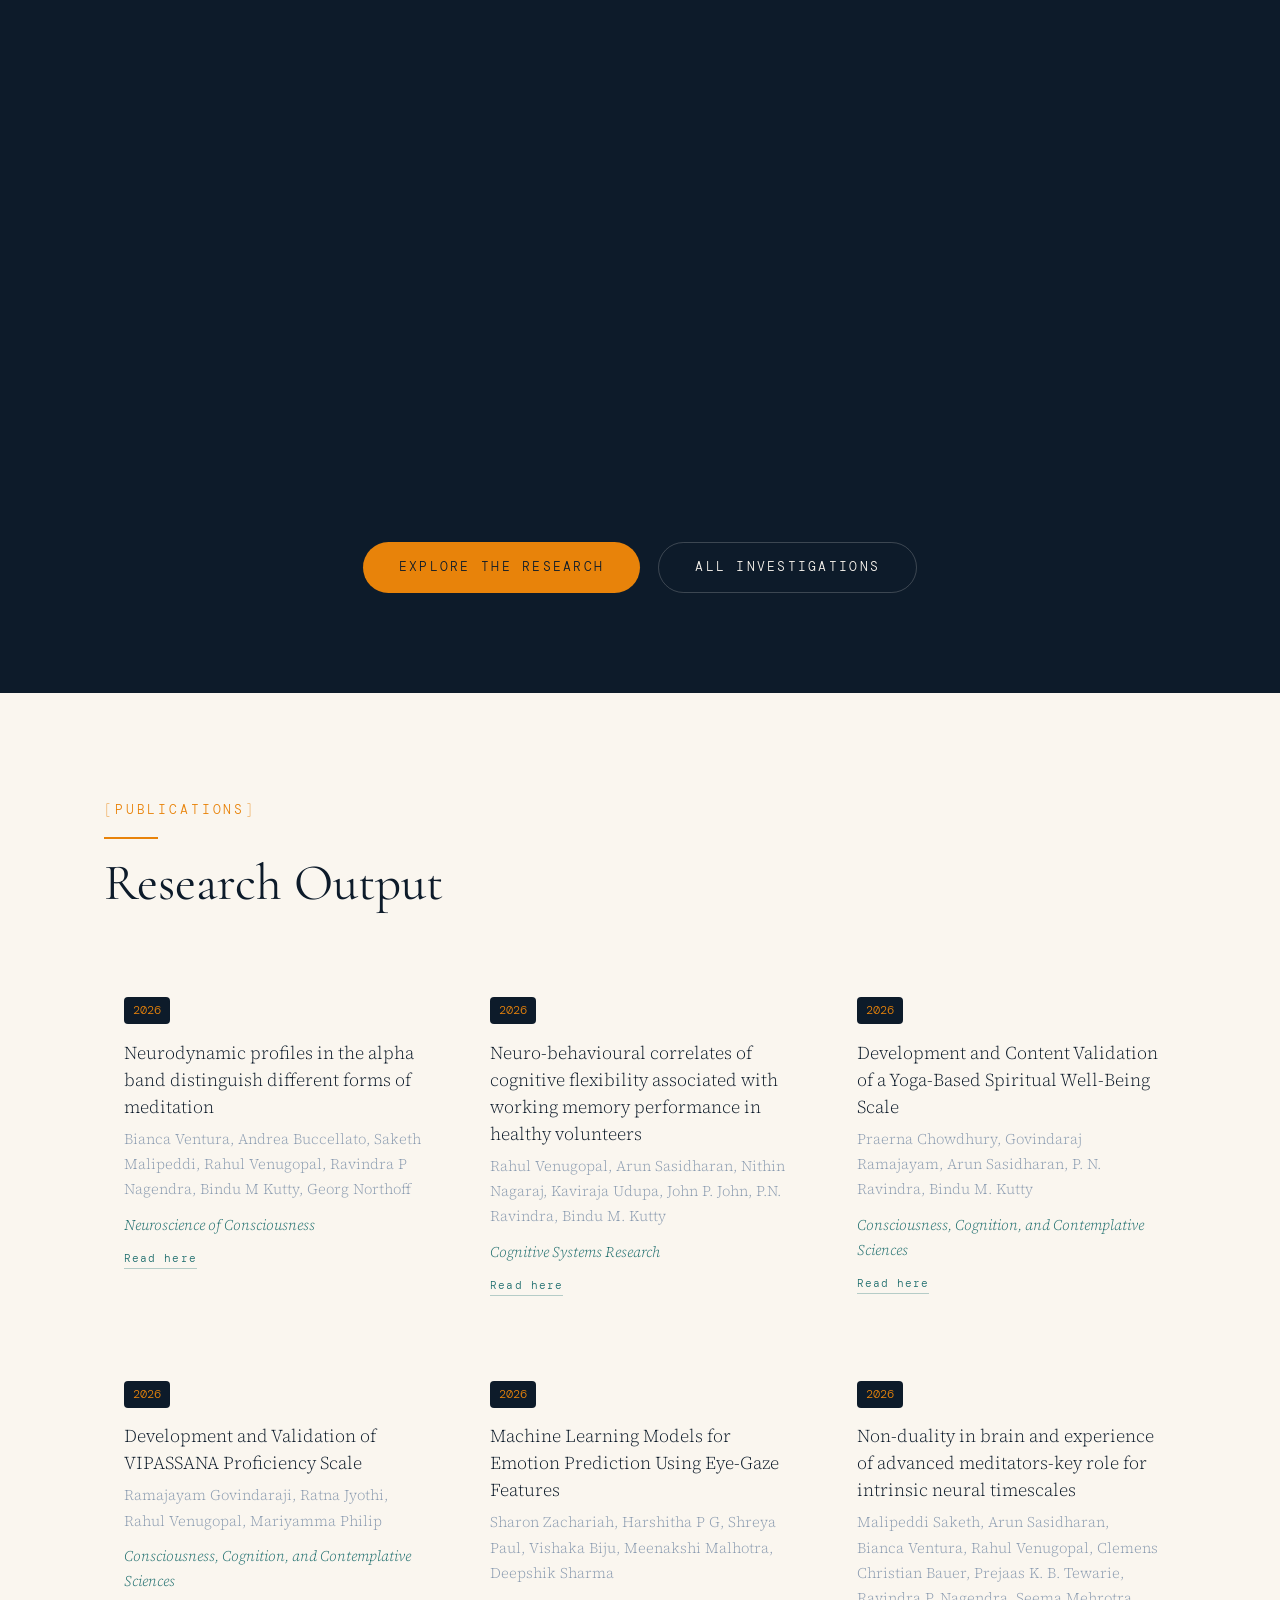
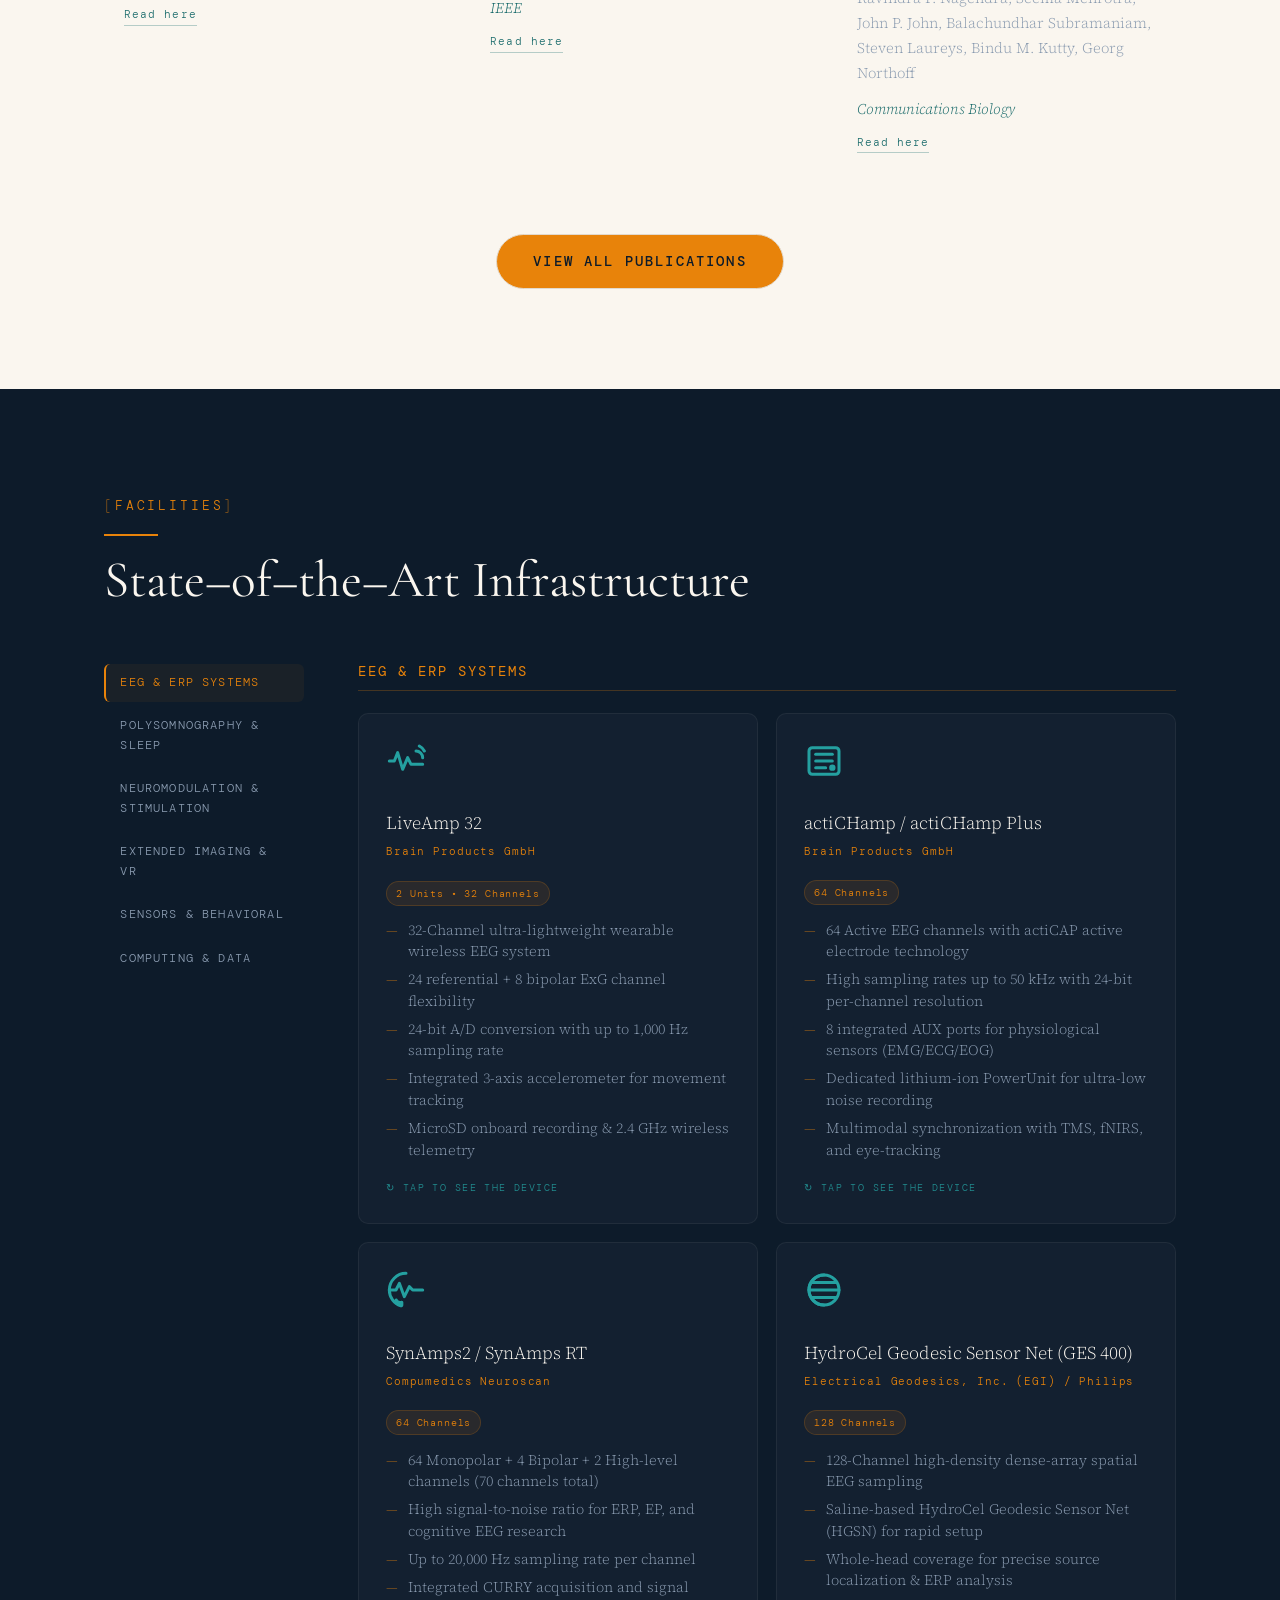
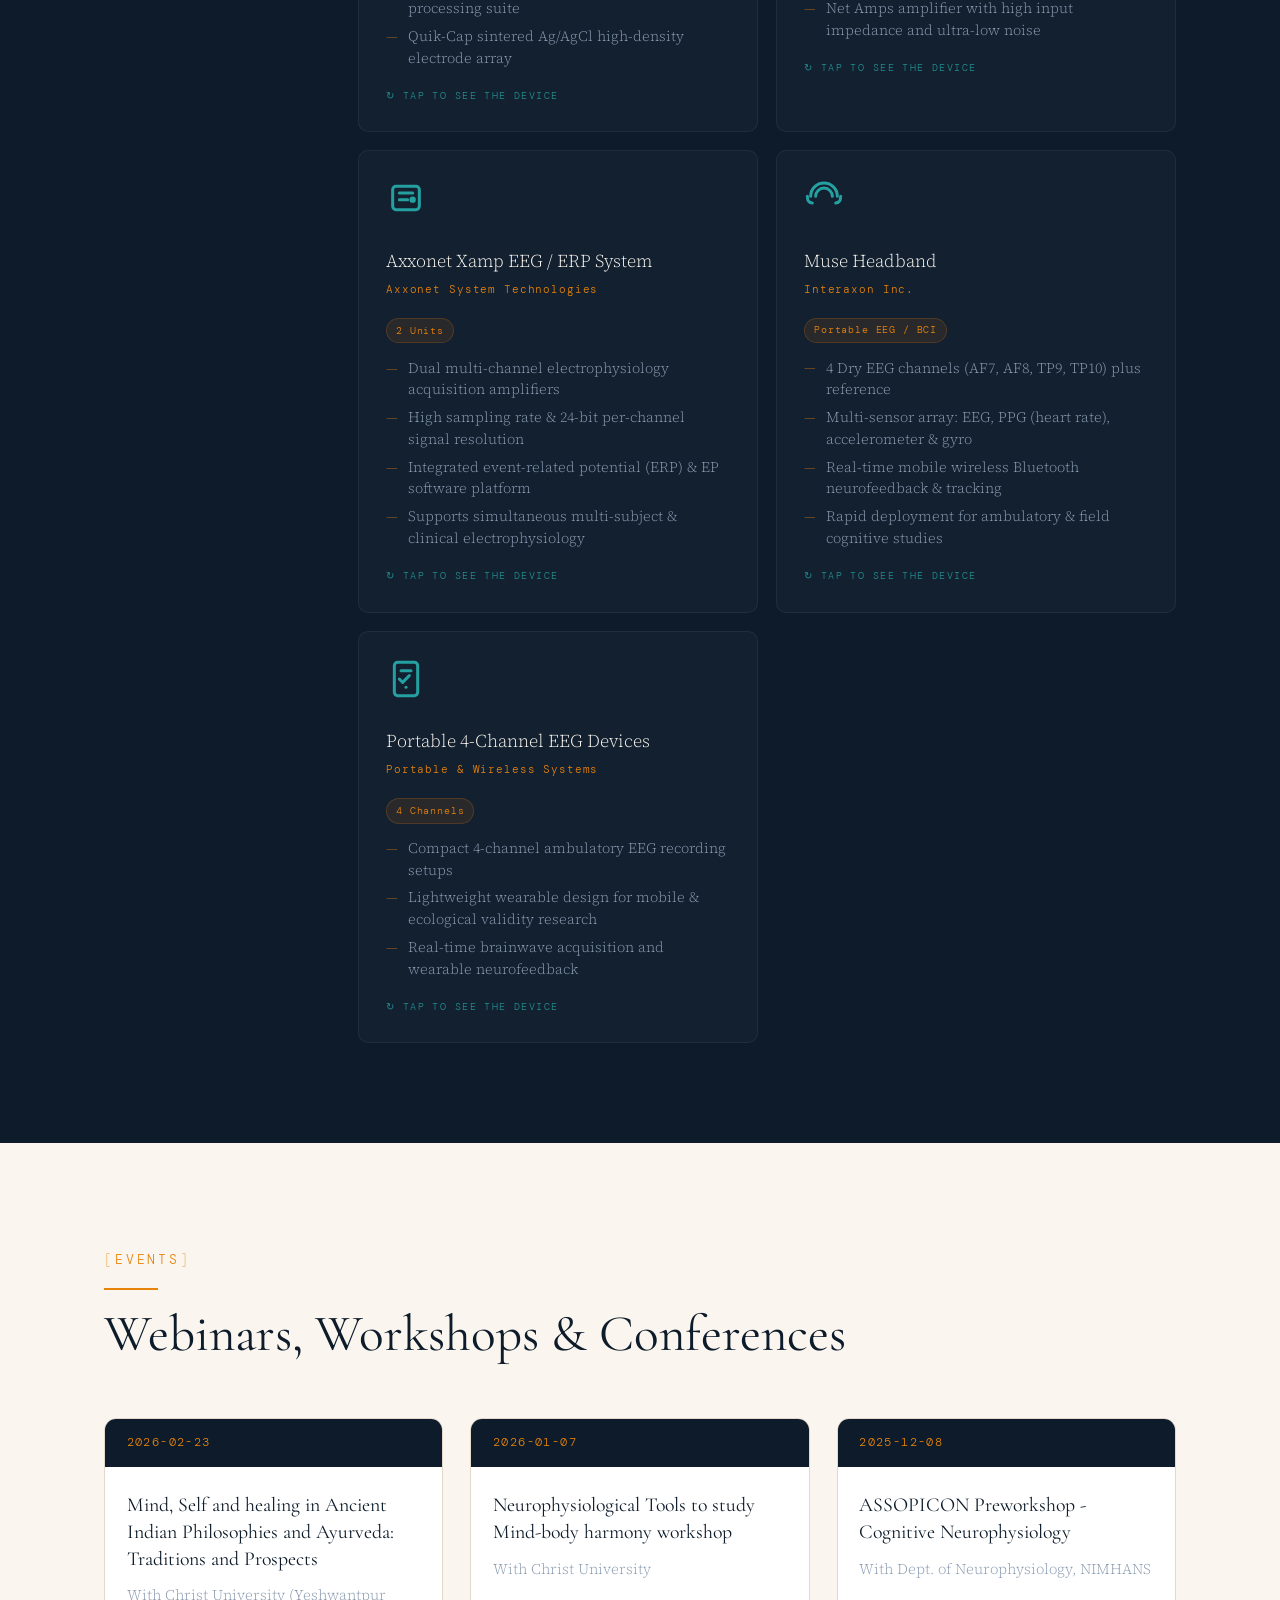
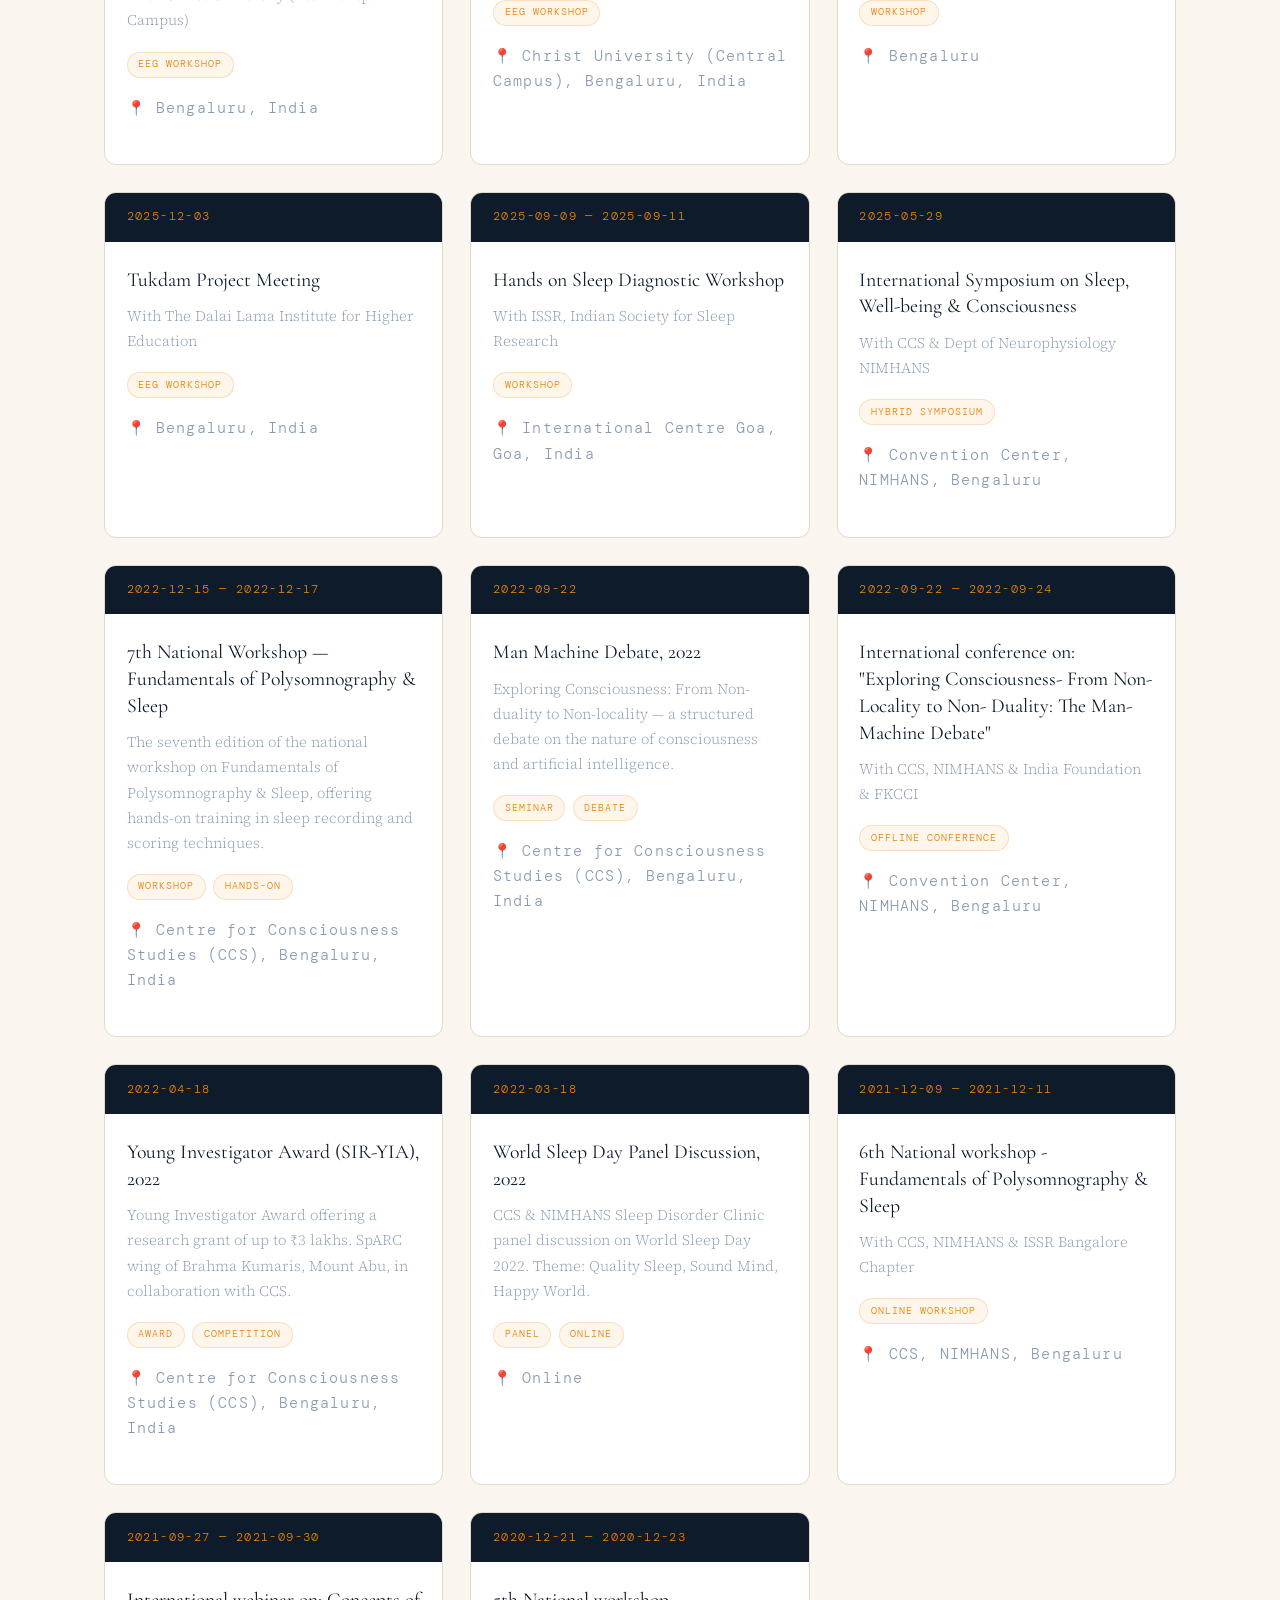
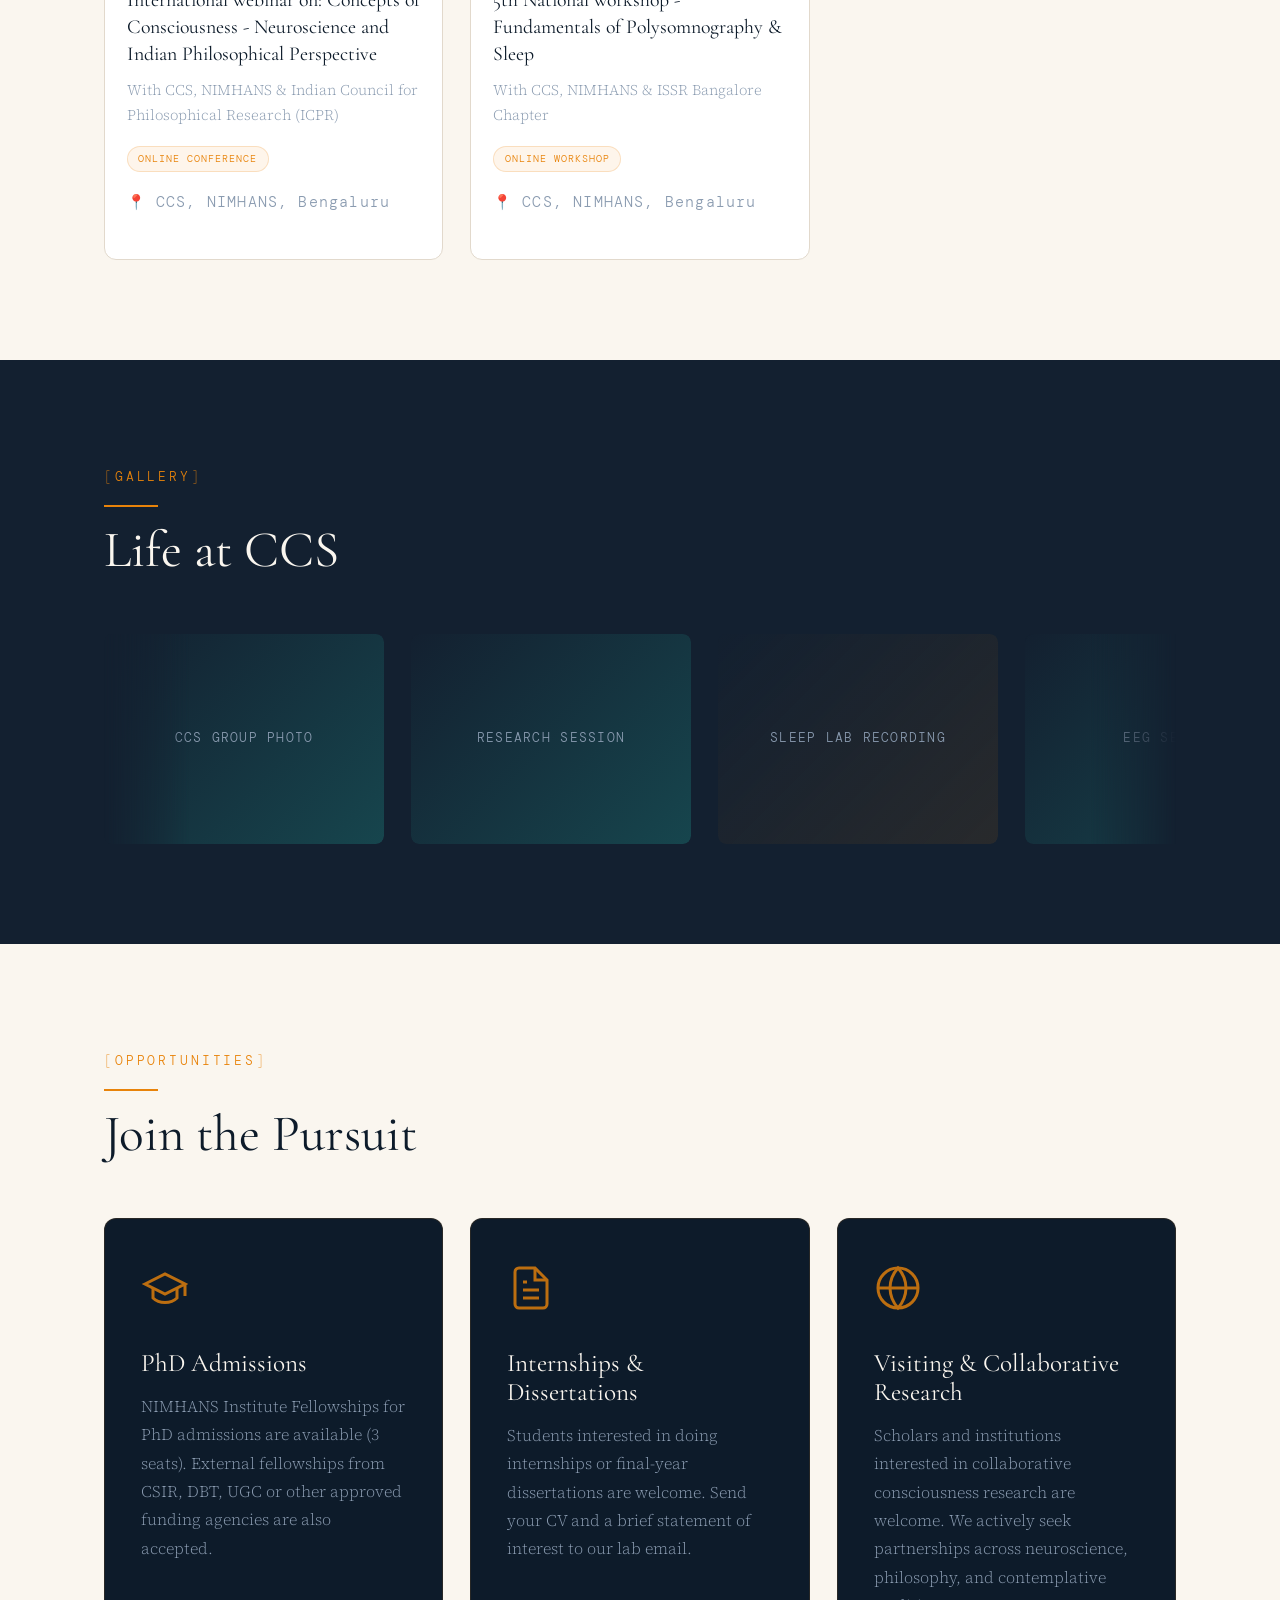
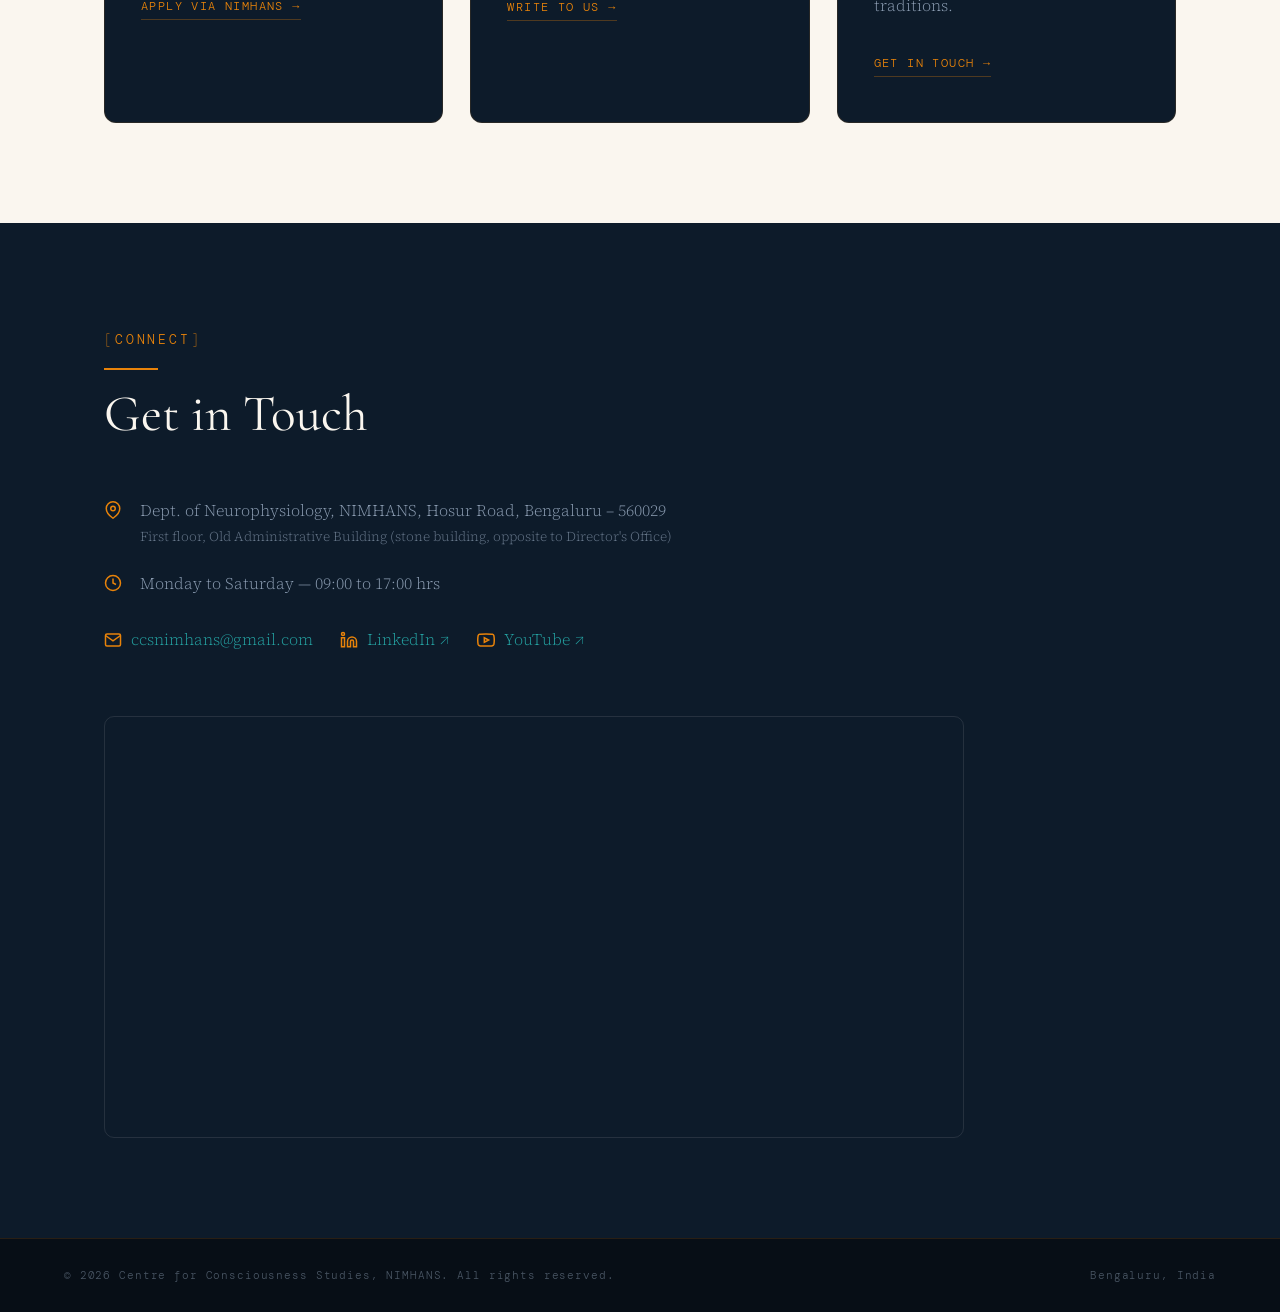
==== commit 4318e8c0: "Clarify Cognitive & Sleep Lab (2000-2020) scope across EEG/ERP, fMRI, paradigms, and meditation acro" ====
--- a/index.html
+++ b/index.html
@@ -2068,7 +2068,7 @@
       <div class="ax-tl reveal">
         <div class="ax-tl-i"><div class="ax-yr">1976</div><h4>Project Consciousness</h4><p>Inaugurated at NIMHANS (Dept. of Neurophysiology, ICMR-funded under Prof. T. Desiraju). A whole-body study of yoga and meditation in sound-proof cabins: 91 men registered; TM, Rajayoga, Yoga Nidra, pranayama.</p></div>
         <div class="ax-tl-i"><div class="ax-yr">1982&ndash;85</div><h4>Symposium and first lab</h4><p>A 1982 symposium on Yoga, Brain &amp; Consciousness brought yoga, neuroscience and philosophy together; the first lab followed with a 13-channel EEG polygraph, a 4-channel portable polygraph and Russian collaborators.</p></div>
-        <div class="ax-tl-i"><div class="ax-yr">2000&ndash;2020</div><h4>Cognitive &amp; Sleep Lab</h4><p>Under Prof. Bindu M. Kutty. Whole-night polysomnography as a window on consciousness: meditators&rsquo; sleep, Ayurveda and yoga trials, schizophrenia, lucid dreaming, dream decoding.</p></div>
+        <div class="ax-tl-i"><div class="ax-yr">2000&ndash;2020</div><h4>Cognitive &amp; Sleep Lab</h4><p>Under Prof. Bindu M. Kutty. Expanded beyond sleep into high-density EEG/ERP, fMRI, cognitive paradigm development, and meditation studies across traditions, alongside whole-night polysomnography, Ayurveda/yoga trials, schizophrenia, and lucid dream decoding.</p></div>
         <div class="ax-tl-i"><div class="ax-yr">2020+</div><h4>Centre for Consciousness Studies</h4><p>Founded by Prof. Bindu M. Kutty. Four core areas: sleep &amp; dreams, mind&ndash;body &amp; contemplative, clinical &amp; developmental, neurotechnology. Cross-tradition EEG, wearables, open-source tools.</p></div>
       </div>
       <div class="ax-lesson reveal">Yoga is not a relaxation switch. It trains homeostatic adaptability.
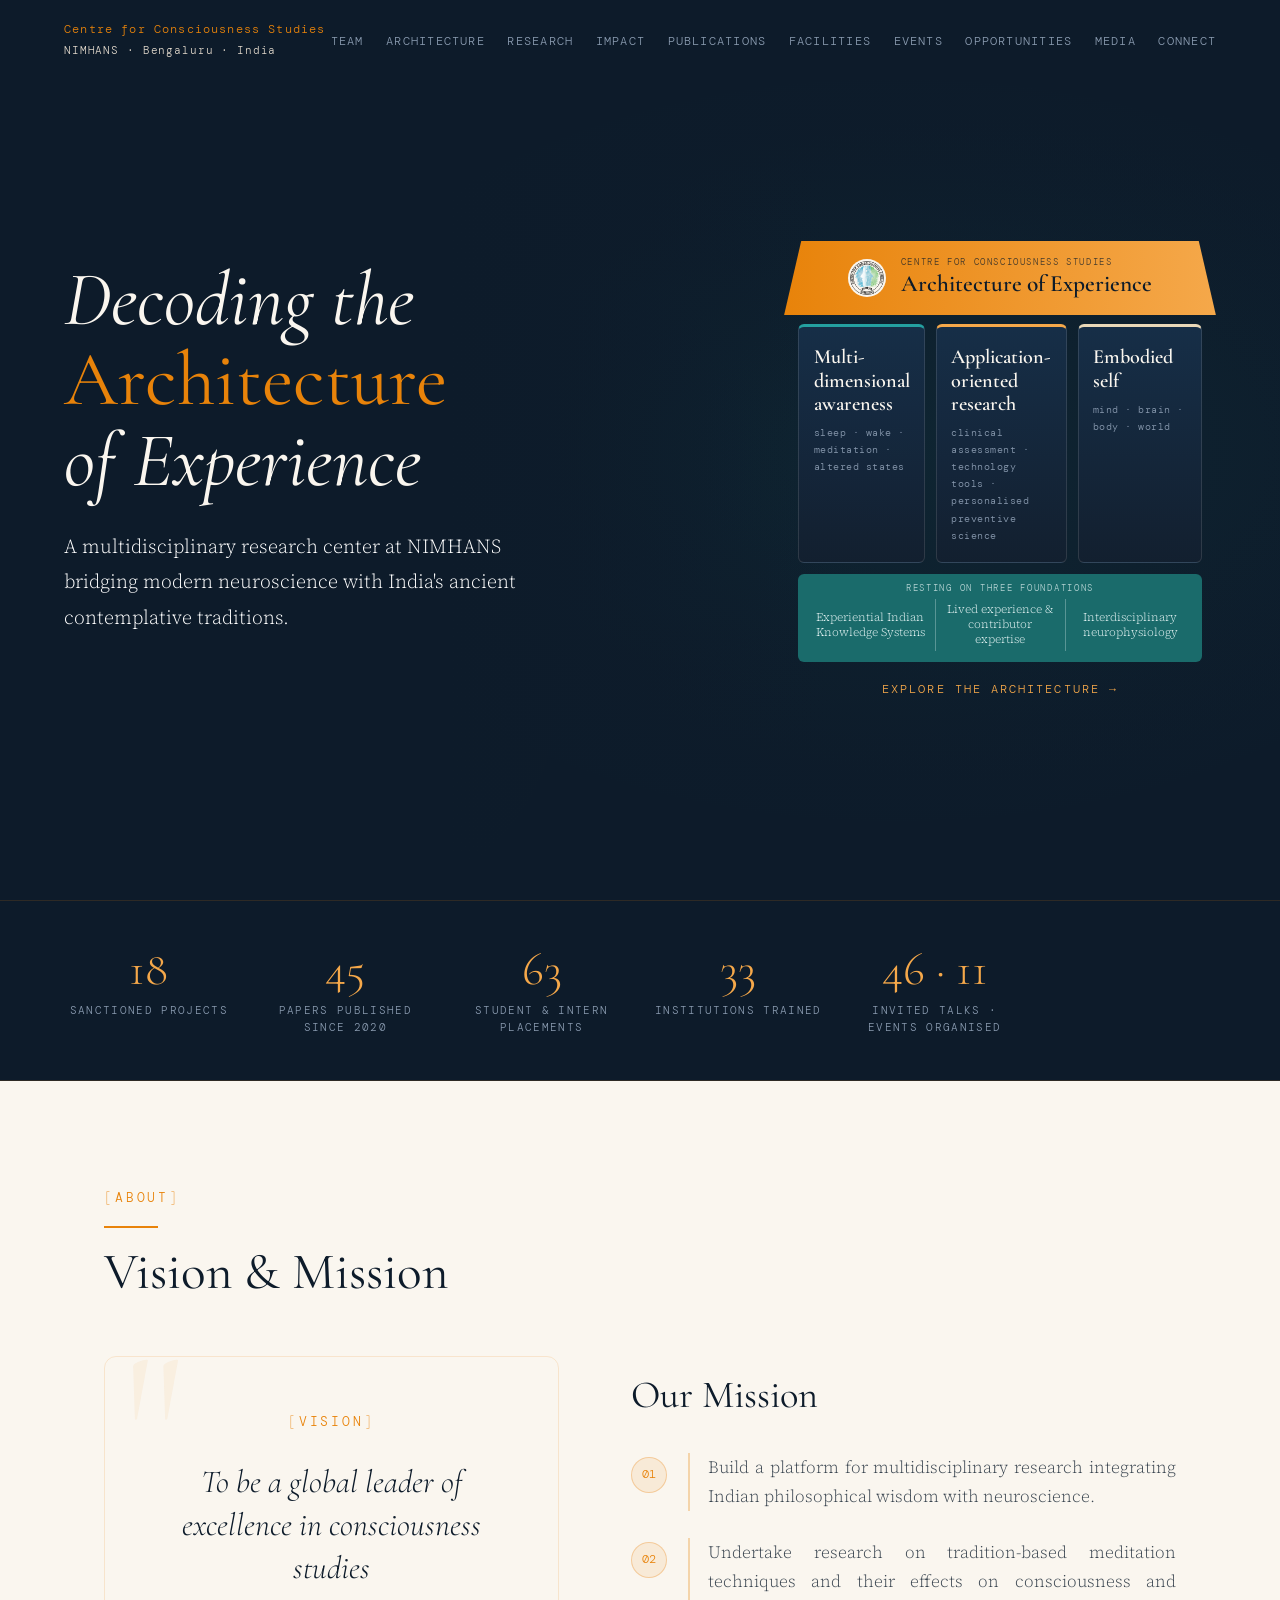
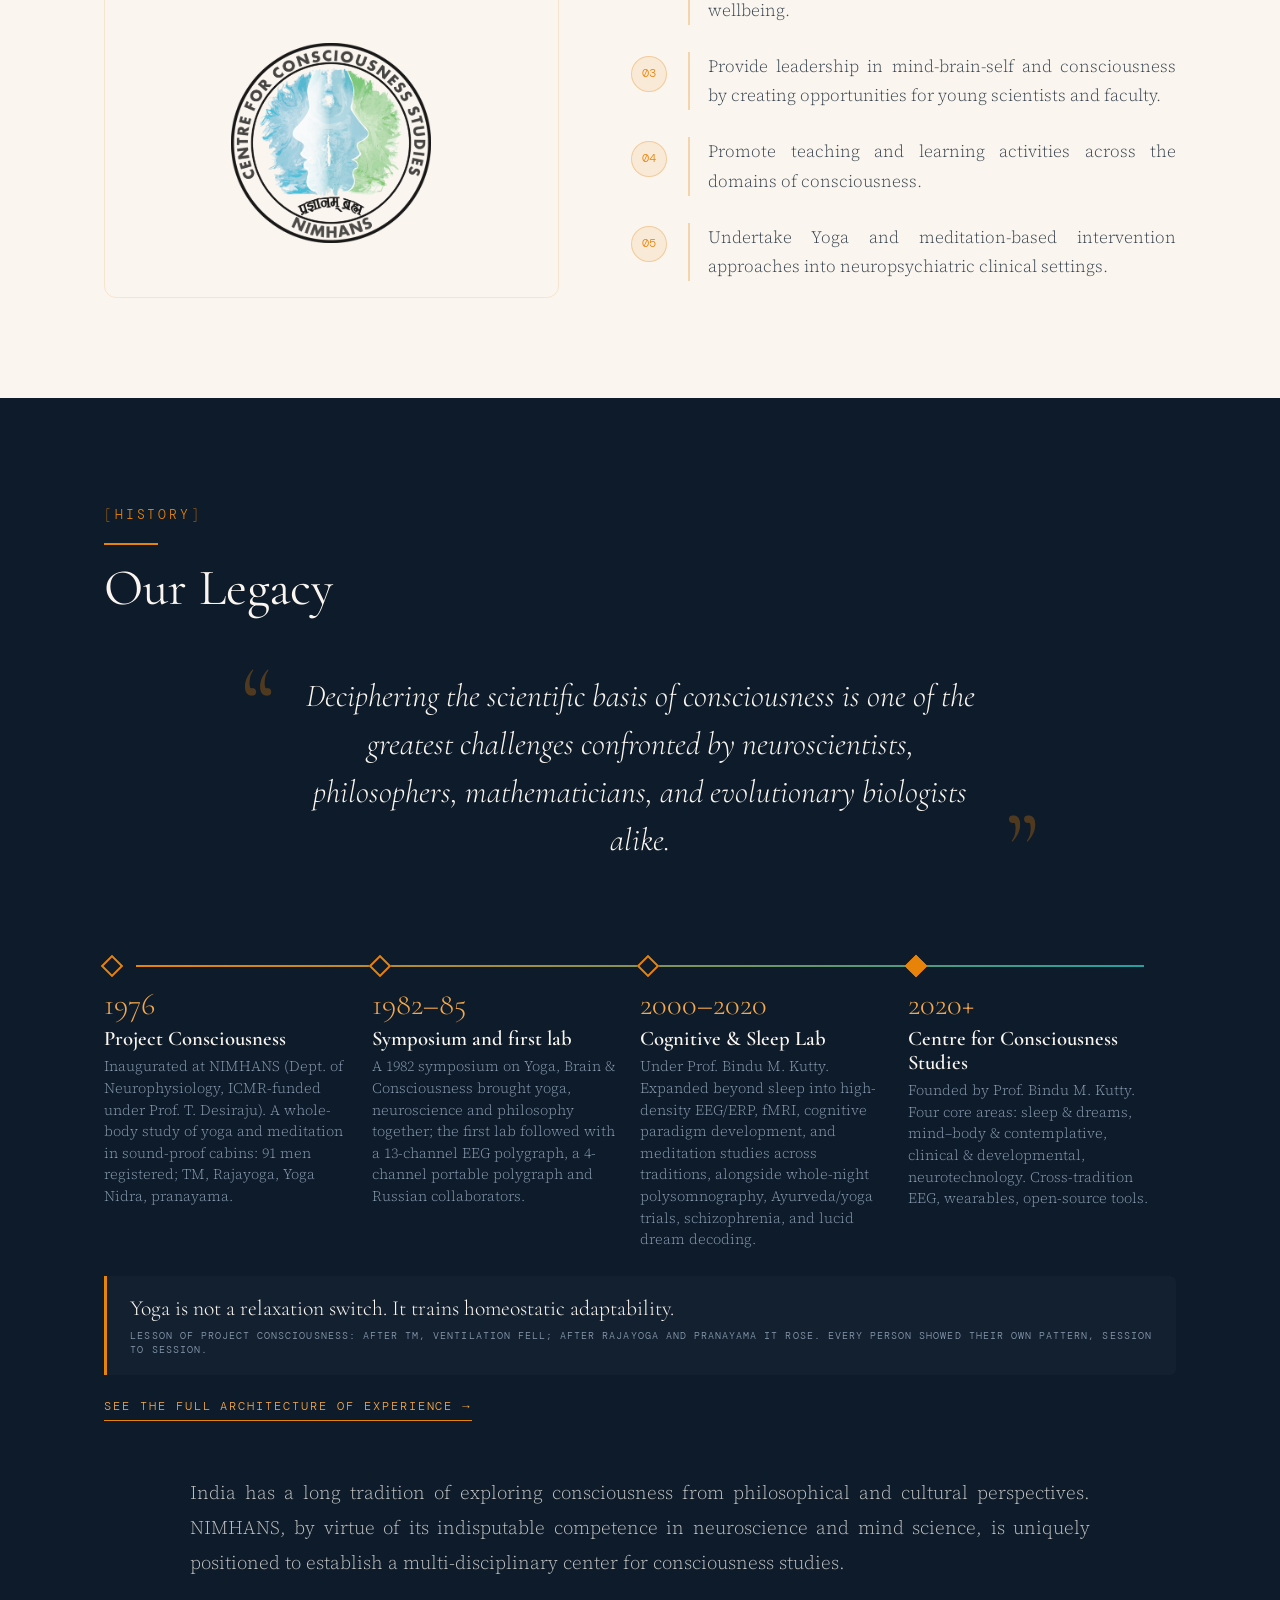
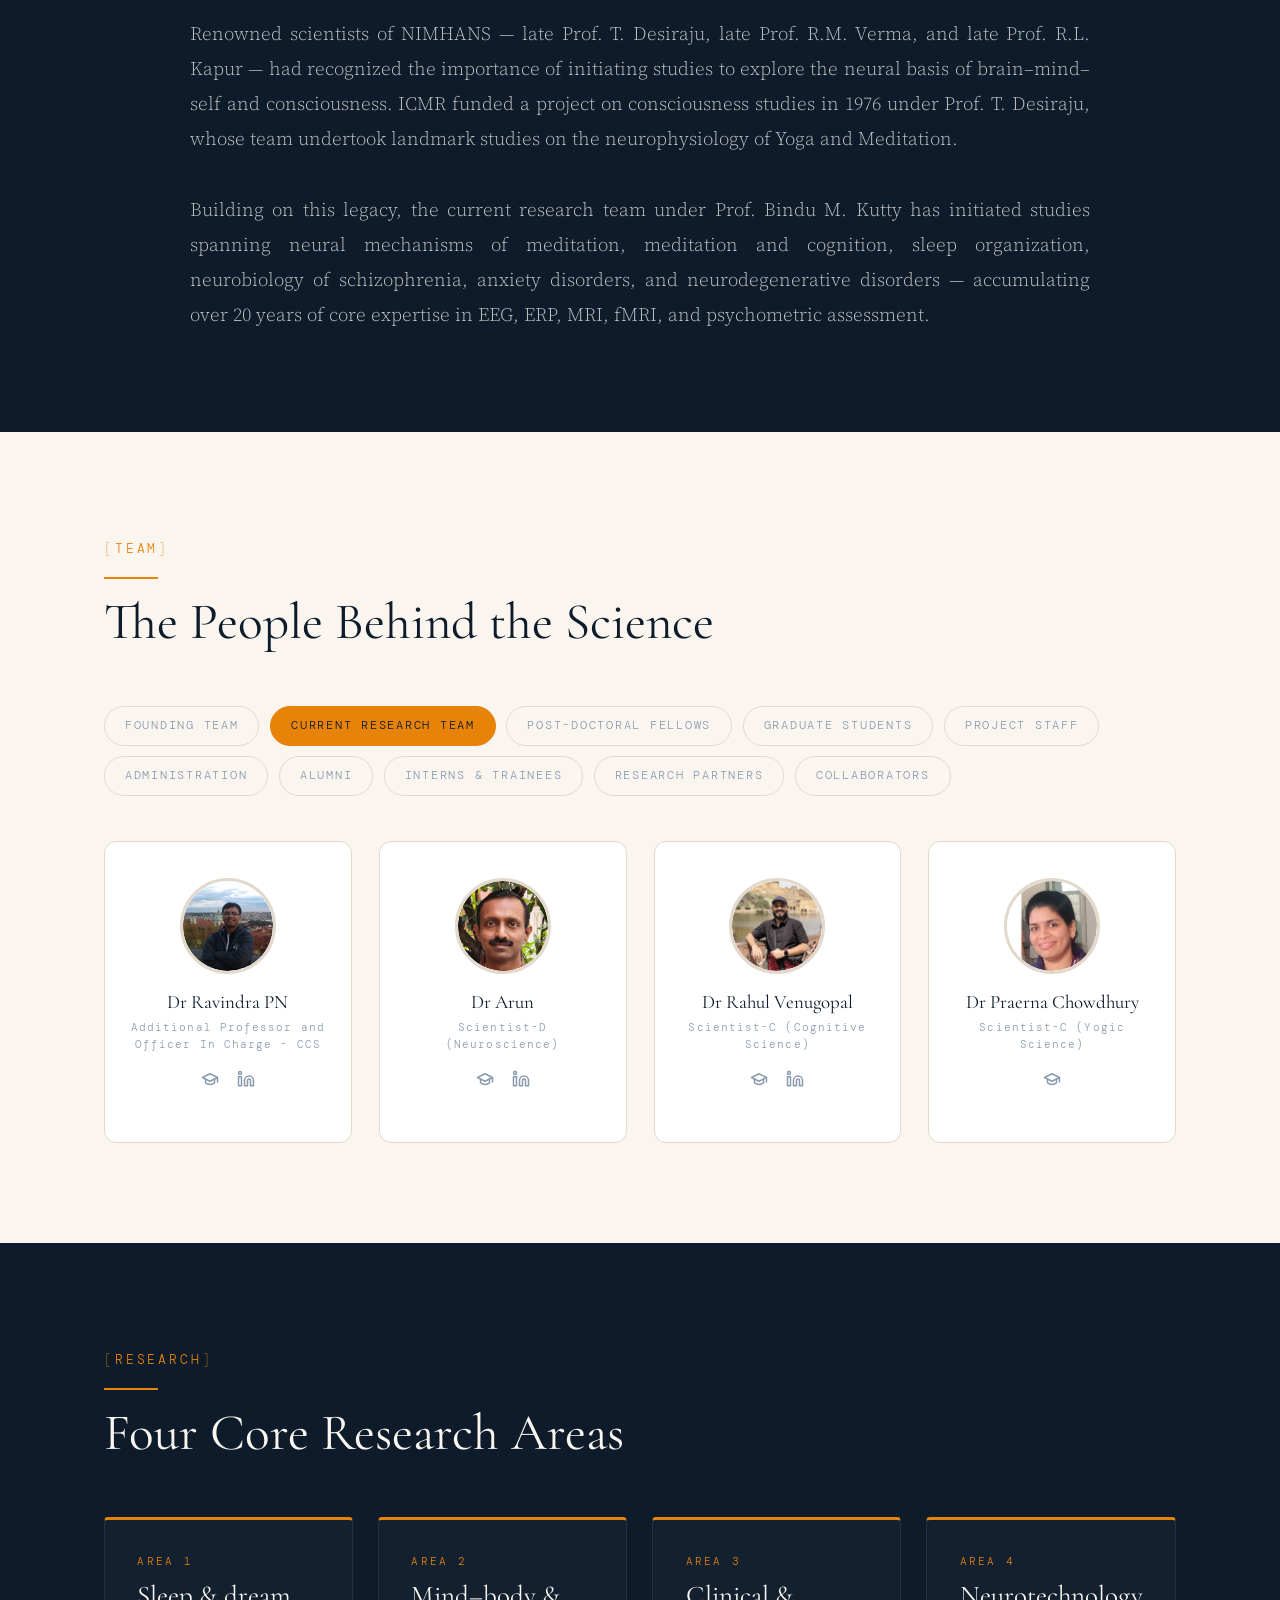
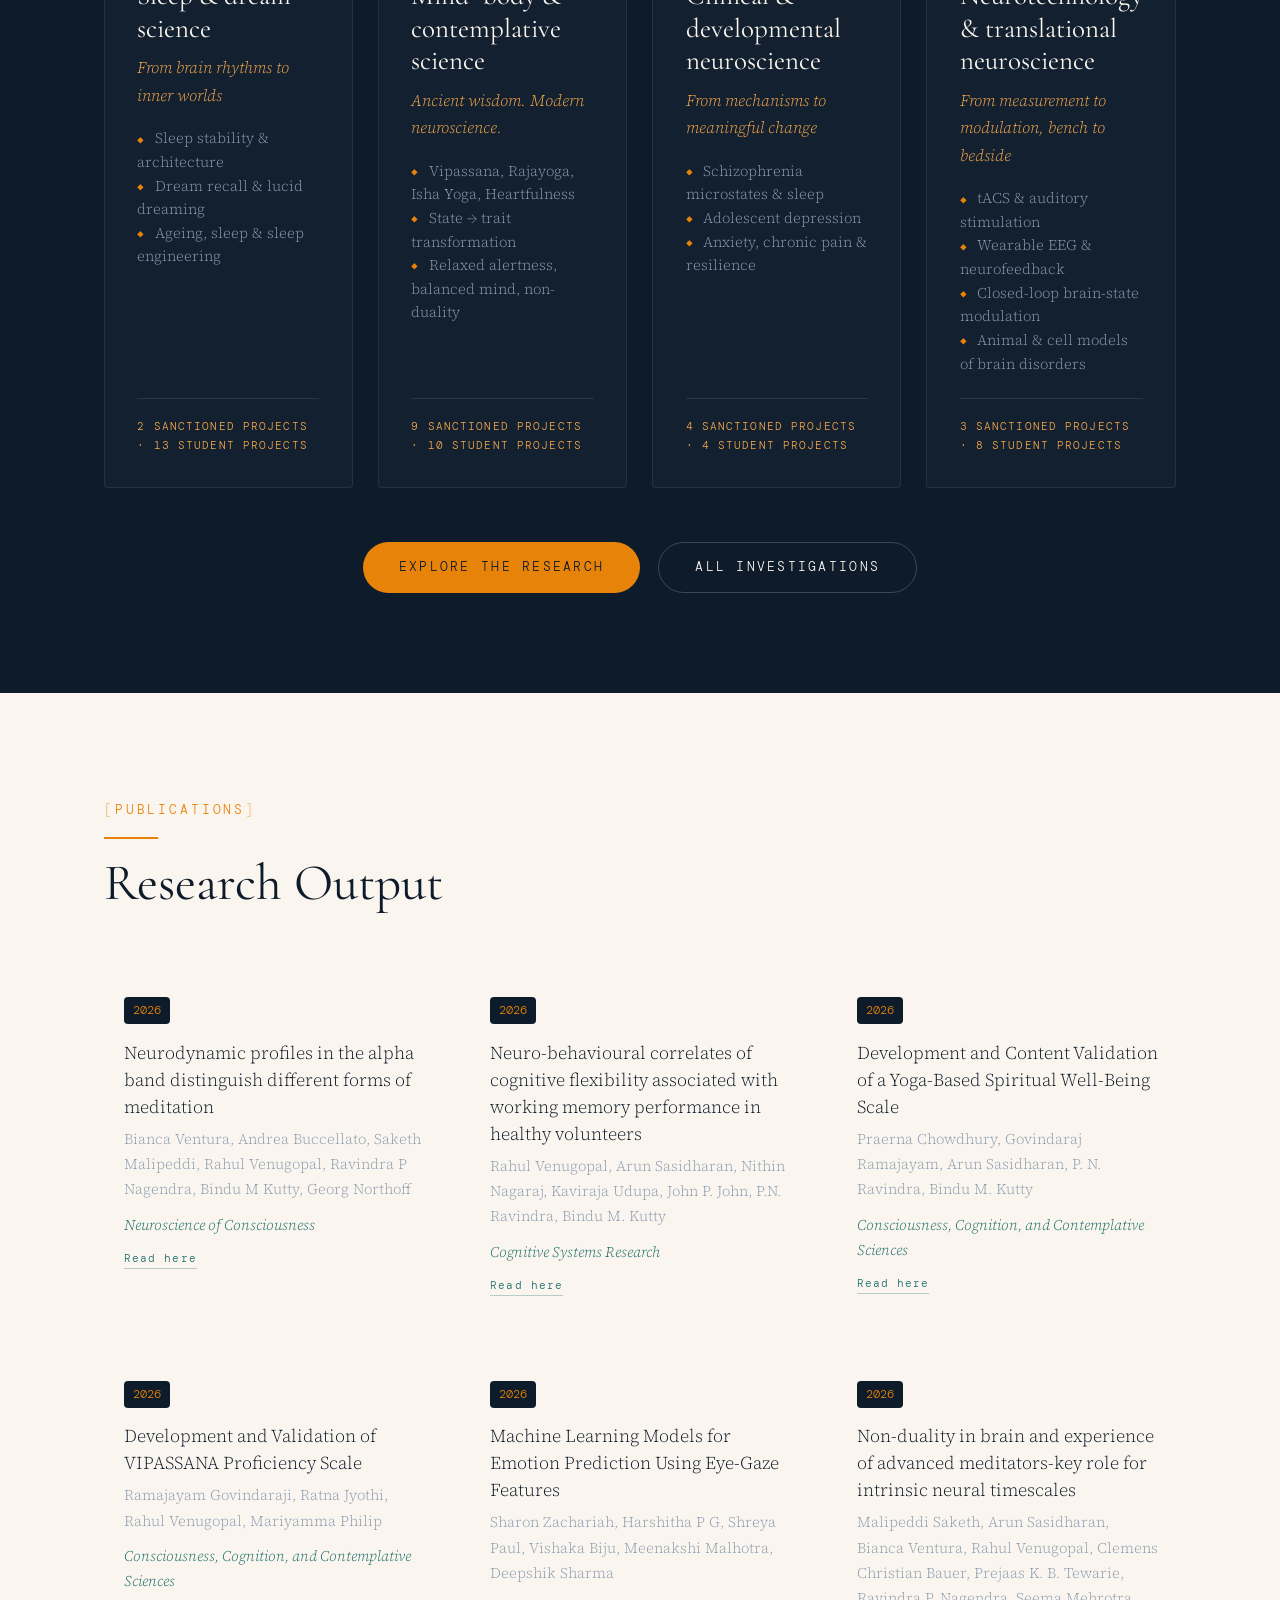
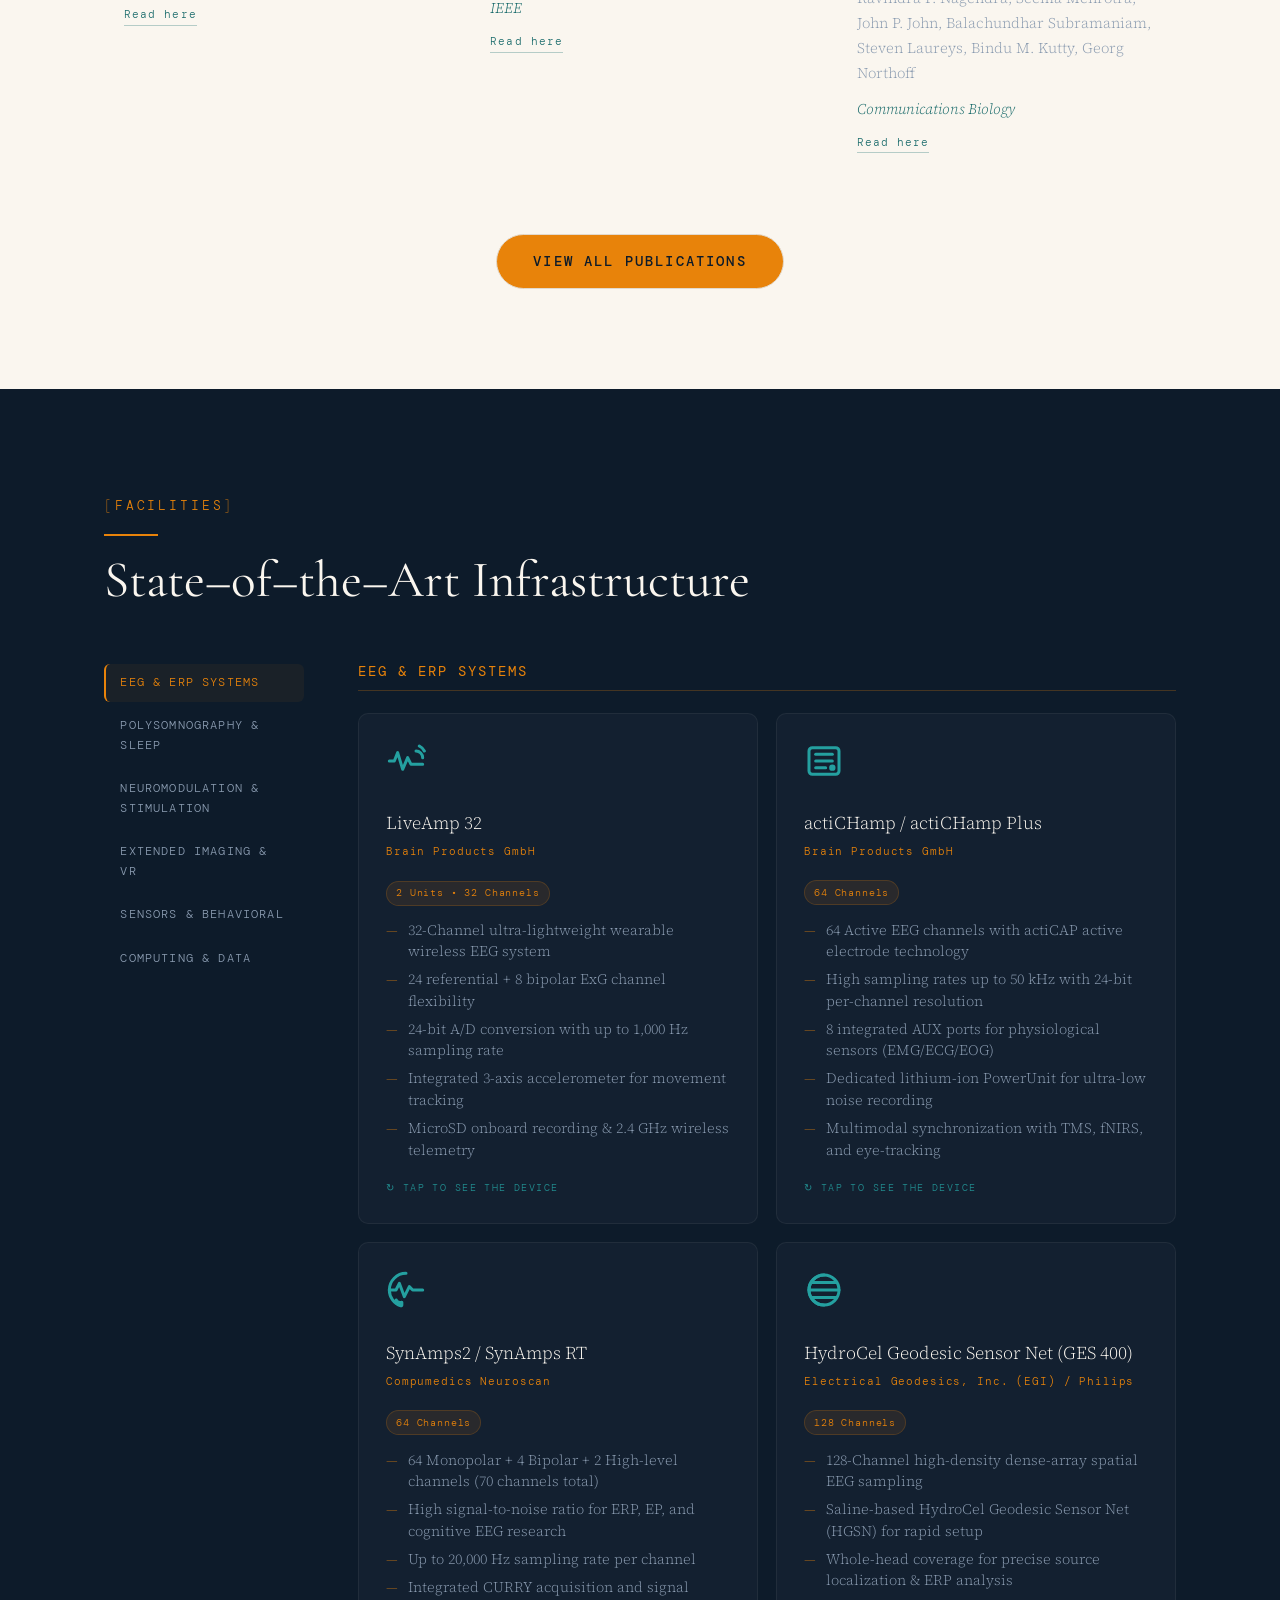
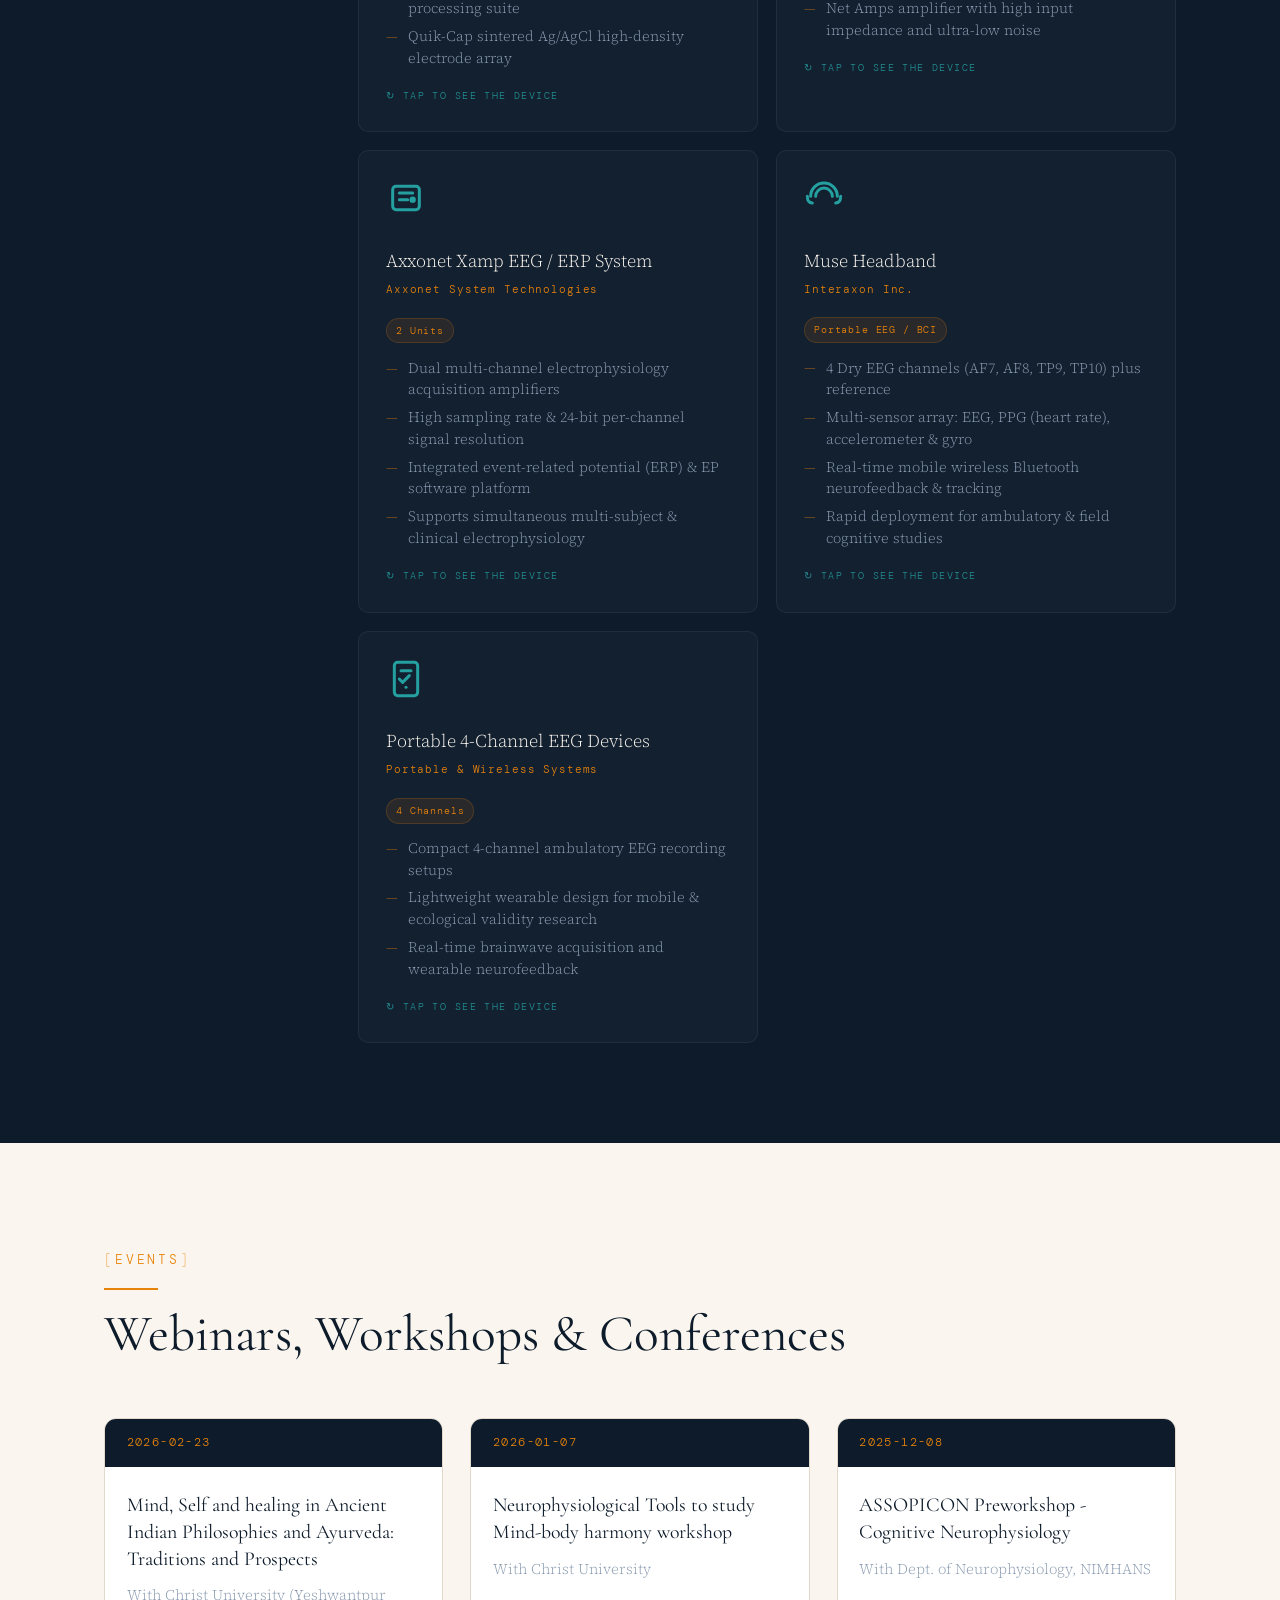
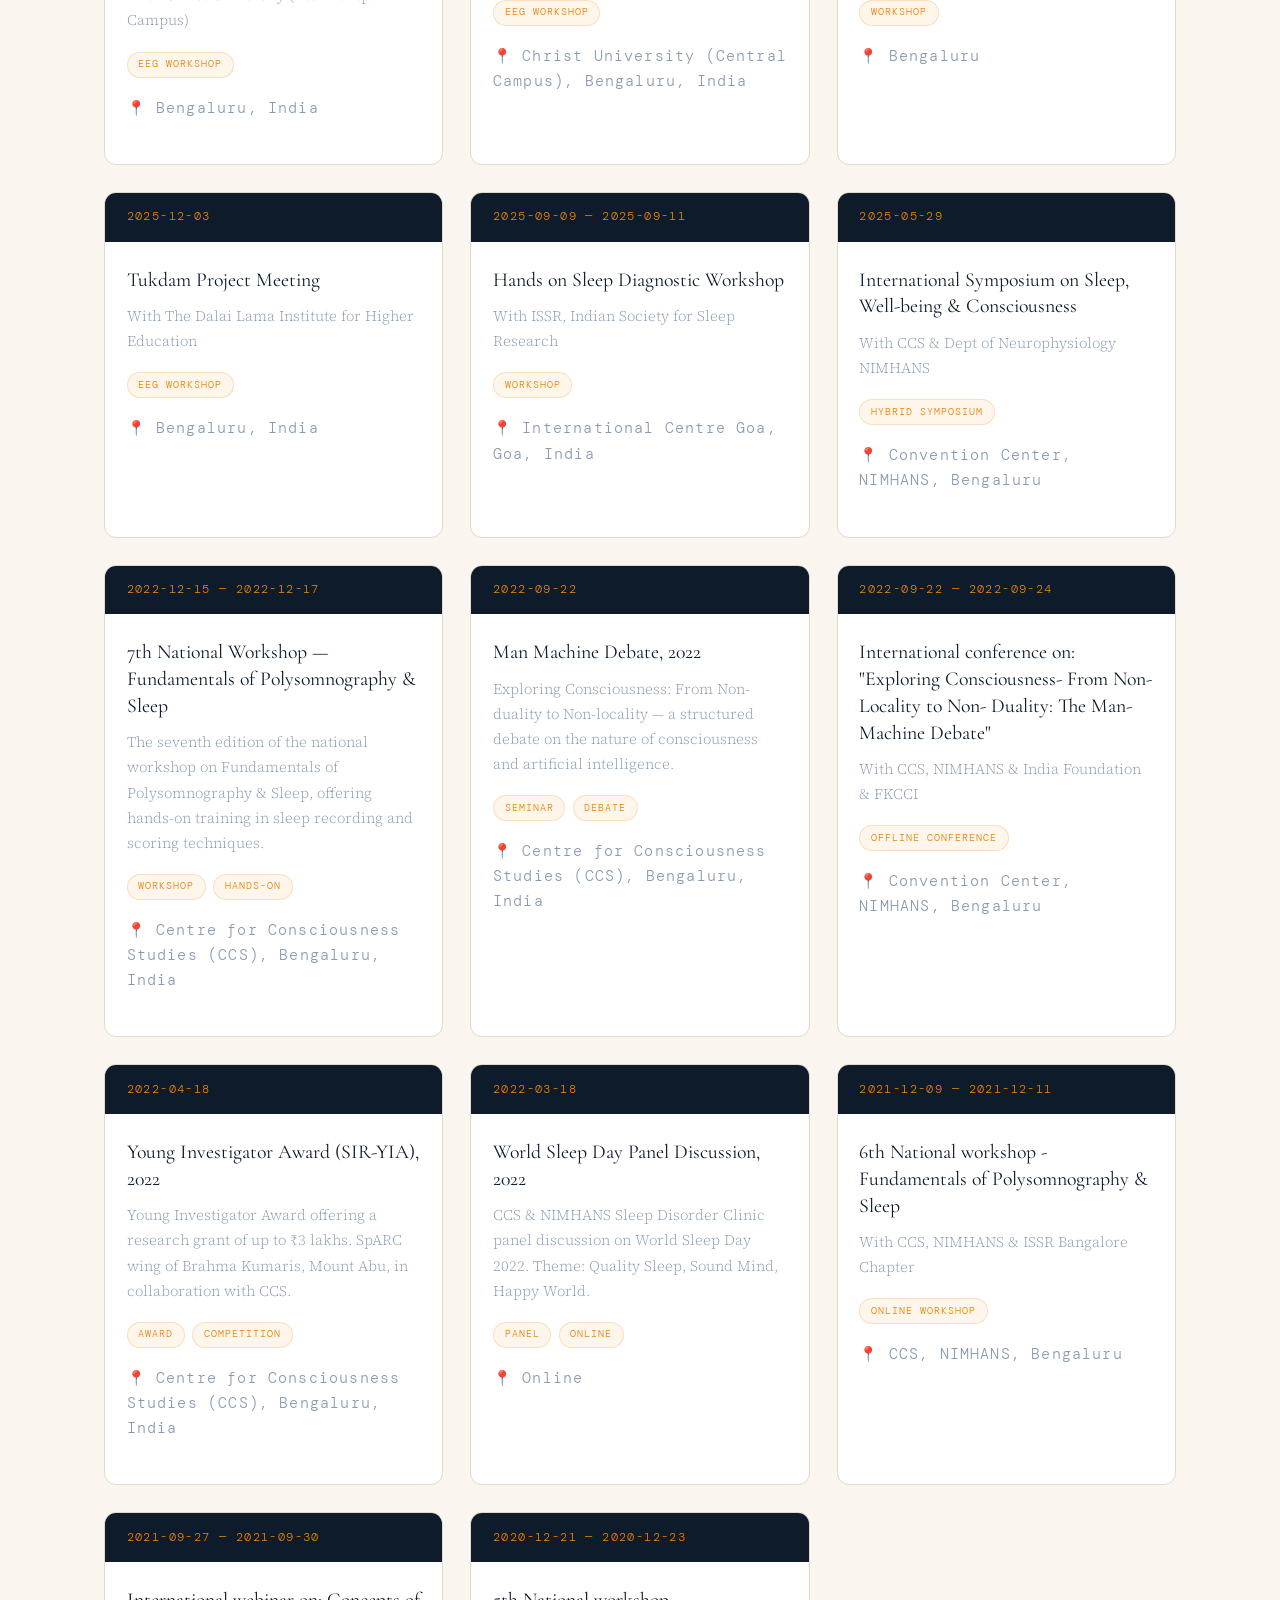
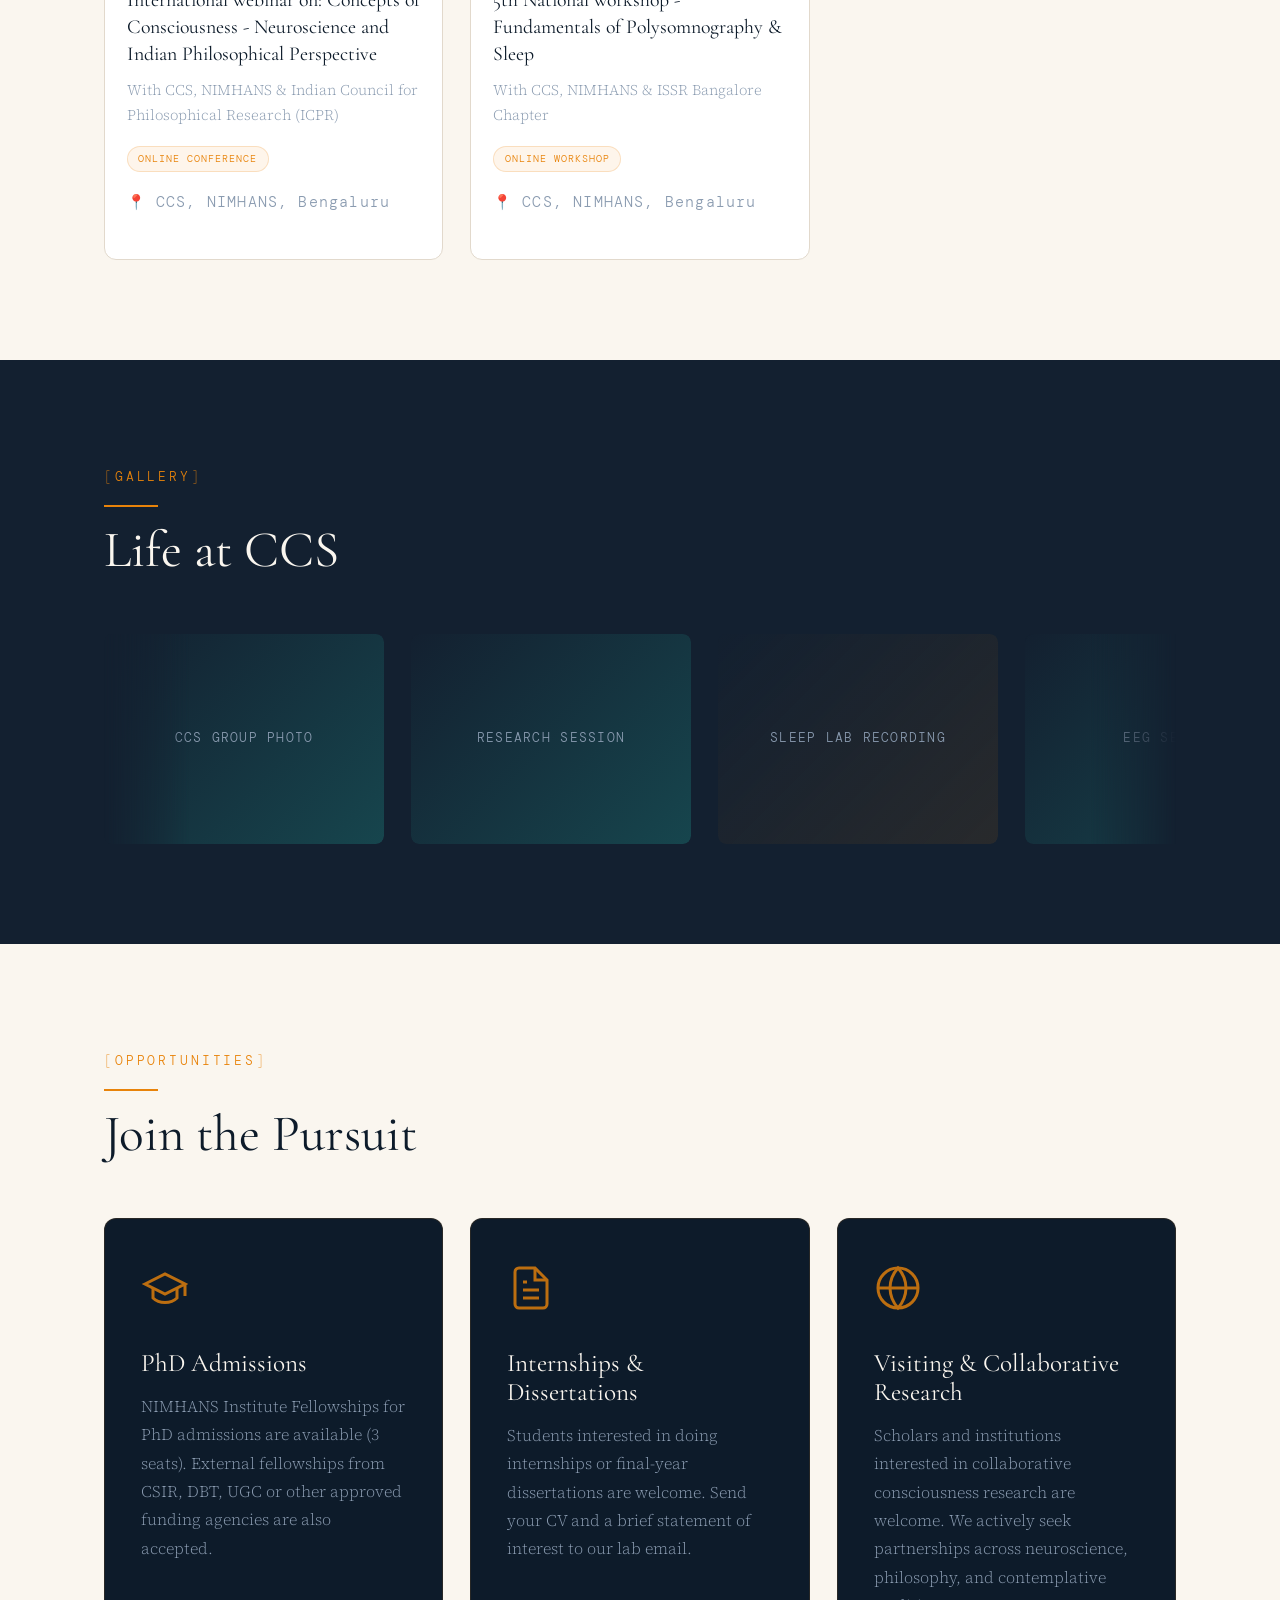
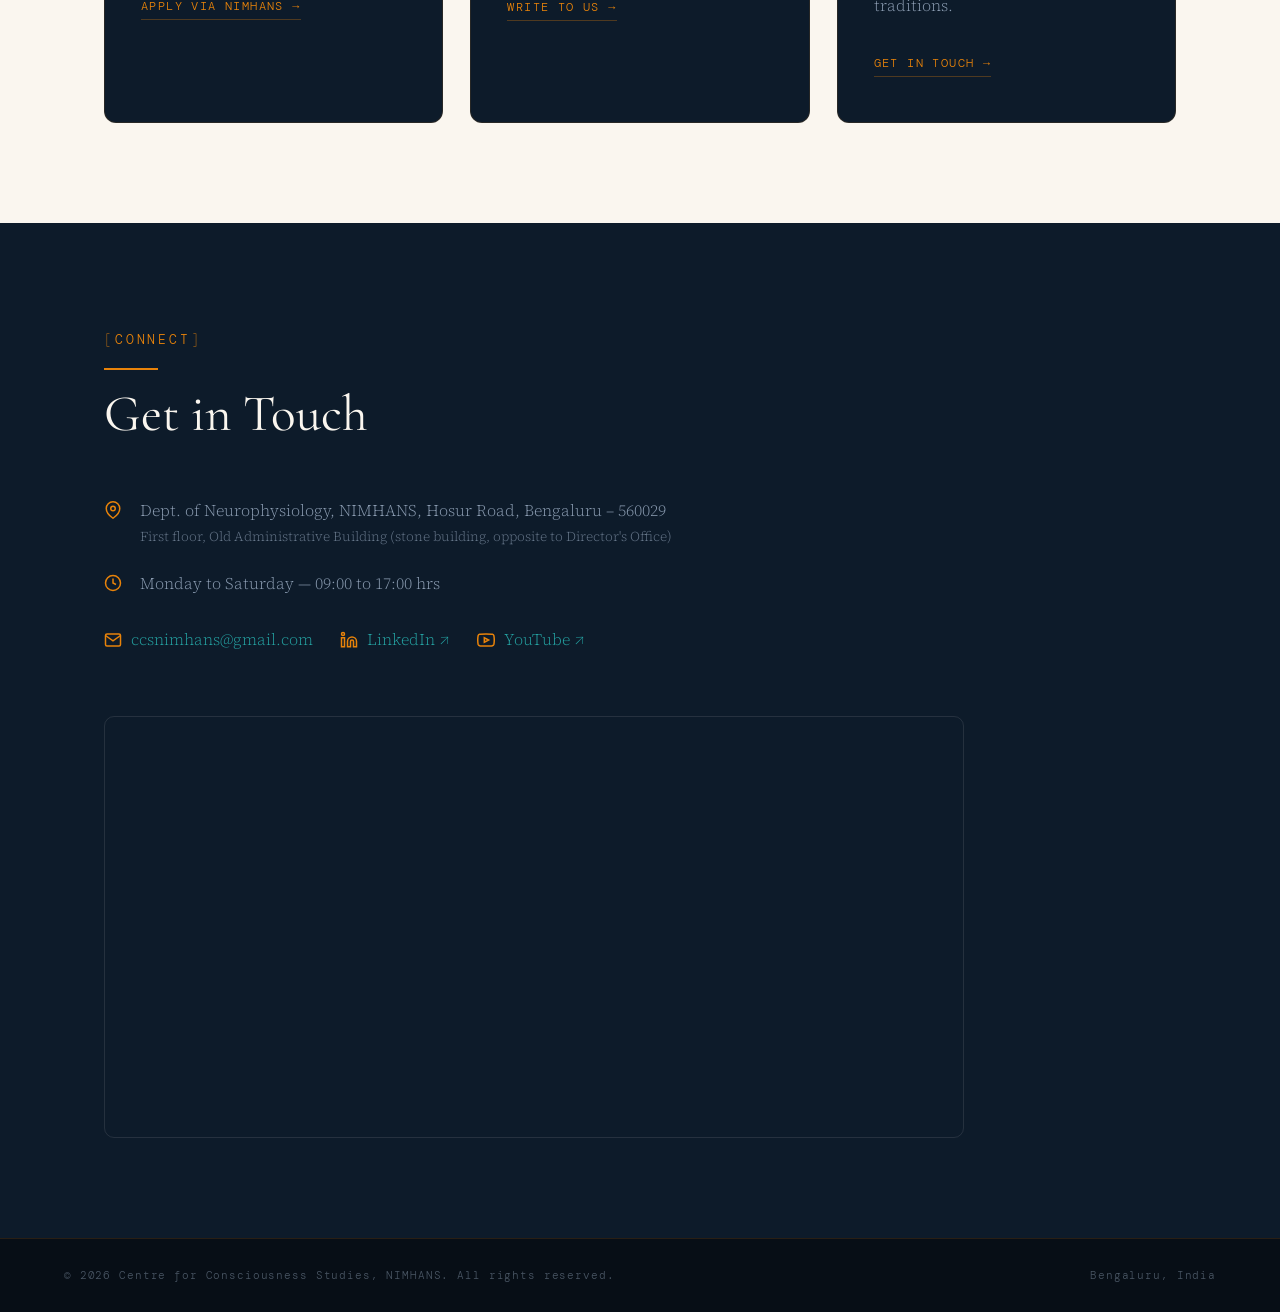
==== commit ac09bc31: "Update architecture headline to Complementary perspectives, reorder team tabs, and format interns li" ====
--- a/index.html
+++ b/index.html
@@ -2108,6 +2108,10 @@
       <!-- Tab bar -->
       <div class="tab-bar reveal" role="tablist" aria-label="Team groups">
 
+        <button class="tab-btn" role="tab" aria-selected="false" aria-controls="tab-historical" data-tab="historical" onclick="switchTeamTab('historical')">
+          Founding Team
+        </button>
+
         <button class="tab-btn active" role="tab" aria-selected="true" aria-controls="tab-current" data-tab="current" onclick="switchTeamTab('current')">
           Current Research Team
         </button>
@@ -2132,13 +2136,12 @@
           Alumni
         </button>
 
-        <button class="tab-btn" role="tab" aria-selected="false" aria-controls="tab-historical" data-tab="historical" onclick="switchTeamTab('historical')">
-          Founding Team
+        <button class="tab-btn" role="tab" aria-selected="false" aria-controls="tab-trainee" data-tab="trainee" onclick="switchTeamTab('trainee')">
+          Interns &amp; Trainees
         </button>
 
         <button class="tab-btn" role="tab" aria-selected="false" aria-controls="tab-advisory" data-tab="advisory" onclick="switchTeamTab('advisory')">Research Partners</button>
         <button class="tab-btn" role="tab" aria-selected="false" aria-controls="tab-consortium" data-tab="consortium" onclick="switchTeamTab('consortium')">Collaborators</button>
-        <button class="tab-btn" role="tab" aria-selected="false" aria-controls="tab-trainee" data-tab="trainee" onclick="switchTeamTab('trainee')">Trainee</button>
       </div>
 
       <script>
@@ -2929,24 +2932,294 @@
 
       <!-- Trainee panel -->
       <div class="tab-panel" id="tab-trainee" role="tabpanel">
-        <div class="team-grid">
-          <div class="team-card reveal" style="animation-delay:0.00s">
-            <div class="card-border-bottom"></div>
-            <div class="card-avatar-wrap">
-              <img src="assets/images/team/vaishnavi.jpeg" alt="Vaishnavi G Nair avatar"
-                style="width:100%;height:100%;object-fit:cover;border-radius:50%;">
-            </div>
-            <h3>Vaishnavi G Nair</h3>
-            <p class="role">M.Sc. Neuroscience, NIMHANS</p>
-          </div>
-          <div class="team-card reveal" style="animation-delay:0.18s">
-            <div class="card-border-bottom"></div>
-            <div class="card-avatar-wrap"
-              style="background:var(--navy-light,#152338);display:flex;align-items:center;justify-content:center;color:var(--saffron,#e5a93c);font-family:'DM Serif Display',serif;font-size:1.6rem;font-weight:600;border:1px solid rgba(229,169,60,0.2);">
-              SG
-            </div>
-            <h3>Saakshi Goswami</h3>
-            <p class="role">M.Sc. Neuroscience, NIMHANS</p>
+        <style>
+          .intern-table-wrap { max-width: 900px; margin: 0 auto; background: var(--white); border-radius: 8px; border: 1px solid var(--stone); overflow: hidden; }
+          .intern-header { display: grid; grid-template-columns: 1.4fr 2fr 1.2fr; gap: 1rem; padding: .85rem 1.25rem; background: var(--offwhite); border-bottom: 2px solid var(--stone); font-family: var(--ff-mono); font-size: .68rem; letter-spacing: .12em; text-transform: uppercase; color: var(--navy); font-weight: 600; }
+          .intern-list { display: grid; max-height: 600px; overflow-y: auto; }
+          .intern-row { display: grid; grid-template-columns: 1.4fr 2fr 1.2fr; gap: 1rem; padding: .85rem 1.25rem; border-bottom: 1px solid rgba(13,27,42,.06); align-items: center; transition: background .15s; }
+          .intern-row:last-child { border-bottom: 0; }
+          .intern-row:hover { background: rgba(232,131,10,.04); }
+          .intern-name { font-family: var(--ff-body); font-weight: 600; font-size: .92rem; color: var(--ink); }
+          .intern-inst { font-size: .84rem; color: var(--muted); line-height: 1.4; }
+          .intern-period { font-family: var(--ff-mono); font-size: .74rem; color: var(--navy); white-space: nowrap; }
+          @media (max-width: 640px) {
+            .intern-header { display: none; }
+            .intern-row { grid-template-columns: 1fr; gap: .3rem; padding: .8rem 1rem; }
+            .intern-period { font-size: .7rem; color: var(--saffron); }
+          }
+        </style>
+        <div class="intern-table-wrap reveal">
+          <div class="intern-header">
+            <span>Name</span>
+            <span>Institute</span>
+            <span>Period</span>
+          </div>
+          <div class="intern-list">
+          <div class="intern-row">
+            <span class="intern-name">Sriya</span>
+            <span class="intern-inst">IIT Madras</span>
+            <span class="intern-period">Mar 2021 – Sep 2021</span>
+          </div>          <div class="intern-row">
+            <span class="intern-name">Kankana Bowmik</span>
+            <span class="intern-inst">IISER Mohali</span>
+            <span class="intern-period">Jun 2021 – Aug 2021</span>
+          </div>          <div class="intern-row">
+            <span class="intern-name">Adla Zubair</span>
+            <span class="intern-inst">IISER Tirupati</span>
+            <span class="intern-period">Jul 2021 – Sep 2021</span>
+          </div>          <div class="intern-row">
+            <span class="intern-name">Pranay Rakesh</span>
+            <span class="intern-inst">Bangalore Institute of Technology</span>
+            <span class="intern-period">Aug 2021 – Dec 2021</span>
+          </div>          <div class="intern-row">
+            <span class="intern-name">Jimisha</span>
+            <span class="intern-inst">Center for Distance Learning, GITAM, Vishakapattanam</span>
+            <span class="intern-period">Dec 2021 – Jan 2022</span>
+          </div>          <div class="intern-row">
+            <span class="intern-name">Adla Zubair</span>
+            <span class="intern-inst">IISER Tirupati</span>
+            <span class="intern-period">Dec 2021 – Jan 2022</span>
+          </div>          <div class="intern-row">
+            <span class="intern-name">Abin Jacob</span>
+            <span class="intern-inst">Christ University, Bengaluru</span>
+            <span class="intern-period">Mar 2022 – Jun 2022</span>
+          </div>          <div class="intern-row">
+            <span class="intern-name">Kankana Bowmik</span>
+            <span class="intern-inst">IISER Mohali</span>
+            <span class="intern-period">May 2022 – Aug 2022</span>
+          </div>          <div class="intern-row">
+            <span class="intern-name">Gayatri</span>
+            <span class="intern-inst">IIT Gandhinagar</span>
+            <span class="intern-period">May 2022 – Jul 2022</span>
+          </div>          <div class="intern-row">
+            <span class="intern-name">Adla Zubair</span>
+            <span class="intern-inst">IISER Tirupati</span>
+            <span class="intern-period">Jun 2022 – Apr 2023</span>
+          </div>          <div class="intern-row">
+            <span class="intern-name">Amruth</span>
+            <span class="intern-inst">AIIMS Bhopal</span>
+            <span class="intern-period">Dec 2022 – May 2023</span>
+          </div>          <div class="intern-row">
+            <span class="intern-name">Garima Nagal</span>
+            <span class="intern-inst">NFSU Gandhinagar</span>
+            <span class="intern-period">Sep 2022 – Feb 2023</span>
+          </div>          <div class="intern-row">
+            <span class="intern-name">Keerthi</span>
+            <span class="intern-inst">JSS AHER Mysore</span>
+            <span class="intern-period">Mar 2023 – Mar 2023</span>
+          </div>          <div class="intern-row">
+            <span class="intern-name">Vaishnavi BS</span>
+            <span class="intern-inst">JSS AHER Mysore</span>
+            <span class="intern-period">Mar 2023 – Oct 2023</span>
+          </div>          <div class="intern-row">
+            <span class="intern-name">Deepankan</span>
+            <span class="intern-inst">JSS AHER Mysore</span>
+            <span class="intern-period">Mar 2023 – Jul 2023</span>
+          </div>          <div class="intern-row">
+            <span class="intern-name">Prerana Reddy</span>
+            <span class="intern-inst">JSS AHER Mysore</span>
+            <span class="intern-period">Mar 2023 – Nov 2023</span>
+          </div>          <div class="intern-row">
+            <span class="intern-name">Ananda Krishnan</span>
+            <span class="intern-inst">Jiwaji University Gwalior</span>
+            <span class="intern-period">Apr 2023 – Jun 2023</span>
+          </div>          <div class="intern-row">
+            <span class="intern-name">Nandini</span>
+            <span class="intern-inst">IISER Mohali</span>
+            <span class="intern-period">—</span>
+          </div>          <div class="intern-row">
+            <span class="intern-name">Nahida Jabin</span>
+            <span class="intern-inst">IISER Mohali</span>
+            <span class="intern-period">May 2023 – Aug 2023</span>
+          </div>          <div class="intern-row">
+            <span class="intern-name">Shivani H</span>
+            <span class="intern-inst">IISER Mohali</span>
+            <span class="intern-period">May 2023 – Aug 2023</span>
+          </div>          <div class="intern-row">
+            <span class="intern-name">Ananya Sachdev</span>
+            <span class="intern-inst">UM-DAE Centre for Excellence in Basic Sciences, Mumbai</span>
+            <span class="intern-period">May 2023 – Nov 2023</span>
+          </div>          <div class="intern-row">
+            <span class="intern-name">Ritika Khanna</span>
+            <span class="intern-inst">JSS AHER Mysore</span>
+            <span class="intern-period">Sep 2023 – Nov 2023</span>
+          </div>          <div class="intern-row">
+            <span class="intern-name">Yashwanth G</span>
+            <span class="intern-inst">University of Amsterdam</span>
+            <span class="intern-period">Oct 2023 – May 2024</span>
+          </div>          <div class="intern-row">
+            <span class="intern-name">Aysha Khenza</span>
+            <span class="intern-inst">Cochin University of Science and Technology (CUSAT), Kerala</span>
+            <span class="intern-period">Dec 2023 – May 2024</span>
+          </div>          <div class="intern-row">
+            <span class="intern-name">Joshua D</span>
+            <span class="intern-inst">St Josephs University, Bengaluru</span>
+            <span class="intern-period">Jan 2024 – May 2024</span>
+          </div>          <div class="intern-row">
+            <span class="intern-name">Simra I</span>
+            <span class="intern-inst">St Josephs University, Bengaluru</span>
+            <span class="intern-period">Jan 2024 – May 2024</span>
+          </div>          <div class="intern-row">
+            <span class="intern-name">Mahika</span>
+            <span class="intern-inst">M.S. Ramaiah University of Applied Sciences, Bengaluru</span>
+            <span class="intern-period">Jan 2024 – May 2024</span>
+          </div>          <div class="intern-row">
+            <span class="intern-name">Abhay</span>
+            <span class="intern-inst">Christ University, Bengaluru</span>
+            <span class="intern-period">Feb 2024 – Apr 2024</span>
+          </div>          <div class="intern-row">
+            <span class="intern-name">Shraddha M</span>
+            <span class="intern-inst">Alumnus of IIT Gandhinagar & Interned at IIT Hyderabad</span>
+            <span class="intern-period">Mar 2024 – May 2024</span>
+          </div>          <div class="intern-row">
+            <span class="intern-name">Ganga M Patil</span>
+            <span class="intern-inst">JSS AHER Mysore</span>
+            <span class="intern-period">Mar 2024 – Jul 2024</span>
+          </div>          <div class="intern-row">
+            <span class="intern-name">Ritika Khanna</span>
+            <span class="intern-inst">JSS AHER Mysore</span>
+            <span class="intern-period">Apr 2024 – Sep 2024</span>
+          </div>          <div class="intern-row">
+            <span class="intern-name">Vidyun Mittal</span>
+            <span class="intern-inst">Alumnus of TRINITY COLLEGE DUBLIN</span>
+            <span class="intern-period">Apr 2024 – Jun 2024</span>
+          </div>          <div class="intern-row">
+            <span class="intern-name">Nahida Jabin</span>
+            <span class="intern-inst">IISER Mohali</span>
+            <span class="intern-period">May 2024 – Jul 2024</span>
+          </div>          <div class="intern-row">
+            <span class="intern-name">Shivani H</span>
+            <span class="intern-inst">IISER Mohali</span>
+            <span class="intern-period">May 2024 – Jul 2024</span>
+          </div>          <div class="intern-row">
+            <span class="intern-name">Prakash Shrimali</span>
+            <span class="intern-inst">SVYASA</span>
+            <span class="intern-period">Apr 2024 – Nov 2024</span>
+          </div>          <div class="intern-row">
+            <span class="intern-name">Amritanjali Nagne</span>
+            <span class="intern-inst">IISER Mohali</span>
+            <span class="intern-period">Dec 2024 – Dec 2024</span>
+          </div>          <div class="intern-row">
+            <span class="intern-name">Lokeswara Vijanapalli</span>
+            <span class="intern-inst">IIT Mandi</span>
+            <span class="intern-period">Sep 2024 – Sep 2024</span>
+          </div>          <div class="intern-row">
+            <span class="intern-name">Dharma Thobani</span>
+            <span class="intern-inst">IIT Mandi</span>
+            <span class="intern-period">Sep 2024 – Oct 2024</span>
+          </div>          <div class="intern-row">
+            <span class="intern-name">Ankita Garg</span>
+            <span class="intern-inst">IIT Mandi</span>
+            <span class="intern-period">Sep 2024 – Oct 2024</span>
+          </div>          <div class="intern-row">
+            <span class="intern-name">Saakshi Goswami</span>
+            <span class="intern-inst">IGNOU (Correspondence)</span>
+            <span class="intern-period">Oct 2024 – Jun 2025</span>
+          </div>          <div class="intern-row">
+            <span class="intern-name">Vaishnavi G Nair</span>
+            <span class="intern-inst">Cochin University of Science and Technology (CUSAT), Kerala</span>
+            <span class="intern-period">Jan 2025 – Jul 2025</span>
+          </div>          <div class="intern-row">
+            <span class="intern-name">Twinkle Yadav</span>
+            <span class="intern-inst">Jiwaji University Gwalior</span>
+            <span class="intern-period">Feb 2025 – Aug 2025</span>
+          </div>          <div class="intern-row">
+            <span class="intern-name">Jaisy Bridgette Devadasse</span>
+            <span class="intern-inst">UNITO, Turin</span>
+            <span class="intern-period">Apr 2025 – Jun 2025</span>
+          </div>          <div class="intern-row">
+            <span class="intern-name">Deepshik Sharma</span>
+            <span class="intern-inst">JAIN University, Bangalore</span>
+            <span class="intern-period">Jun 2025 – Oct 2025</span>
+          </div>          <div class="intern-row">
+            <span class="intern-name">Anjana Sinha</span>
+            <span class="intern-inst">JSS AHER Mysore</span>
+            <span class="intern-period">Aug 2025 – Sep 2025</span>
+          </div>          <div class="intern-row">
+            <span class="intern-name">Siddharth Rajesh</span>
+            <span class="intern-inst">University of Sydney</span>
+            <span class="intern-period">Sep 2025 – Apr 2026</span>
+          </div>          <div class="intern-row">
+            <span class="intern-name">Manasa Marthala</span>
+            <span class="intern-inst">Christ University (Central Campus)</span>
+            <span class="intern-period">Dec 2025 – Mar 2026</span>
+          </div>          <div class="intern-row">
+            <span class="intern-name">Chinmayi Vaidya</span>
+            <span class="intern-inst">Christ University (Central Campus)</span>
+            <span class="intern-period">Dec 2025 – Mar 2026</span>
+          </div>          <div class="intern-row">
+            <span class="intern-name">Priyashi</span>
+            <span class="intern-inst">Christ University (Central Campus)</span>
+            <span class="intern-period">Dec 2025 – Mar 2026</span>
+          </div>          <div class="intern-row">
+            <span class="intern-name">Om Tiwary</span>
+            <span class="intern-inst">Rashtriya Raksha University, Gujarat</span>
+            <span class="intern-period">Jan 2026 – Mar 2026</span>
+          </div>          <div class="intern-row">
+            <span class="intern-name">Niti Desai</span>
+            <span class="intern-inst">Rashtriya Raksha University, Gujarat</span>
+            <span class="intern-period">Jan 2026 – Mar 2026</span>
+          </div>          <div class="intern-row">
+            <span class="intern-name">Naveena Sunil</span>
+            <span class="intern-inst">MAHE</span>
+            <span class="intern-period">Mar 2026 – Oct 2027</span>
+          </div>          <div class="intern-row">
+            <span class="intern-name">Aswin Tony</span>
+            <span class="intern-inst">Trivandrum Medical College</span>
+            <span class="intern-period">Mar 2026 – Apr 2026</span>
+          </div>          <div class="intern-row">
+            <span class="intern-name">Neha H Nair</span>
+            <span class="intern-inst">IISER-Pune</span>
+            <span class="intern-period">May 2026 – Jul 2026</span>
+          </div>          <div class="intern-row">
+            <span class="intern-name">Aparna Manoj</span>
+            <span class="intern-inst">IISER Mohali</span>
+            <span class="intern-period">May 2026 – Jul 2026</span>
+          </div>          <div class="intern-row">
+            <span class="intern-name">Srinivasan R</span>
+            <span class="intern-inst">University of Hyderabad</span>
+            <span class="intern-period">May 2026 – Jul 2026</span>
+          </div>          <div class="intern-row">
+            <span class="intern-name">Shatakshi Singh</span>
+            <span class="intern-inst">IISER Berhampur</span>
+            <span class="intern-period">Jun 2026 – Mar 2027</span>
+          </div>          <div class="intern-row">
+            <span class="intern-name">Sharon Zachariah</span>
+            <span class="intern-inst">Dayananda Sagar University</span>
+            <span class="intern-period">—</span>
+          </div>          <div class="intern-row">
+            <span class="intern-name">Harshitha P.G</span>
+            <span class="intern-inst">Dayananda Sagar University</span>
+            <span class="intern-period">—</span>
+          </div>          <div class="intern-row">
+            <span class="intern-name">Vishaka Biju</span>
+            <span class="intern-inst">Dayananda Sagar University</span>
+            <span class="intern-period">—</span>
+          </div>          <div class="intern-row">
+            <span class="intern-name">Shreya Paul</span>
+            <span class="intern-inst">Dayananda Sagar University</span>
+            <span class="intern-period">—</span>
+          </div>          <div class="intern-row">
+            <span class="intern-name">Kshitija Chakre</span>
+            <span class="intern-inst">MIT World Peace University (MIT-WPU)</span>
+            <span class="intern-period">Jul 2026 – Dec 2026</span>
+          </div>          <div class="intern-row">
+            <span class="intern-name">Pallabi Pal</span>
+            <span class="intern-inst">University of Rajasthan</span>
+            <span class="intern-period">Aug 2026 – Nov 2026</span>
+          </div>          <div class="intern-row">
+            <span class="intern-name">Nahida Jabin</span>
+            <span class="intern-inst">IISER Mohali</span>
+            <span class="intern-period">Sep 2026 – Oct 2026</span>
+          </div>          <div class="intern-row">
+            <span class="intern-name">Delna Kuriyakose</span>
+            <span class="intern-inst">VIT, Vellore</span>
+            <span class="intern-period">Sep 2026 – Nov 2026</span>
+          </div>          <div class="intern-row">
+            <span class="intern-name">Gargi Mangukya</span>
+            <span class="intern-inst">Manipal Academy of Higher Education</span>
+            <span class="intern-period">Jul 2026 – Feb 2027</span>
+          </div>
           </div>
         </div>
       </div>
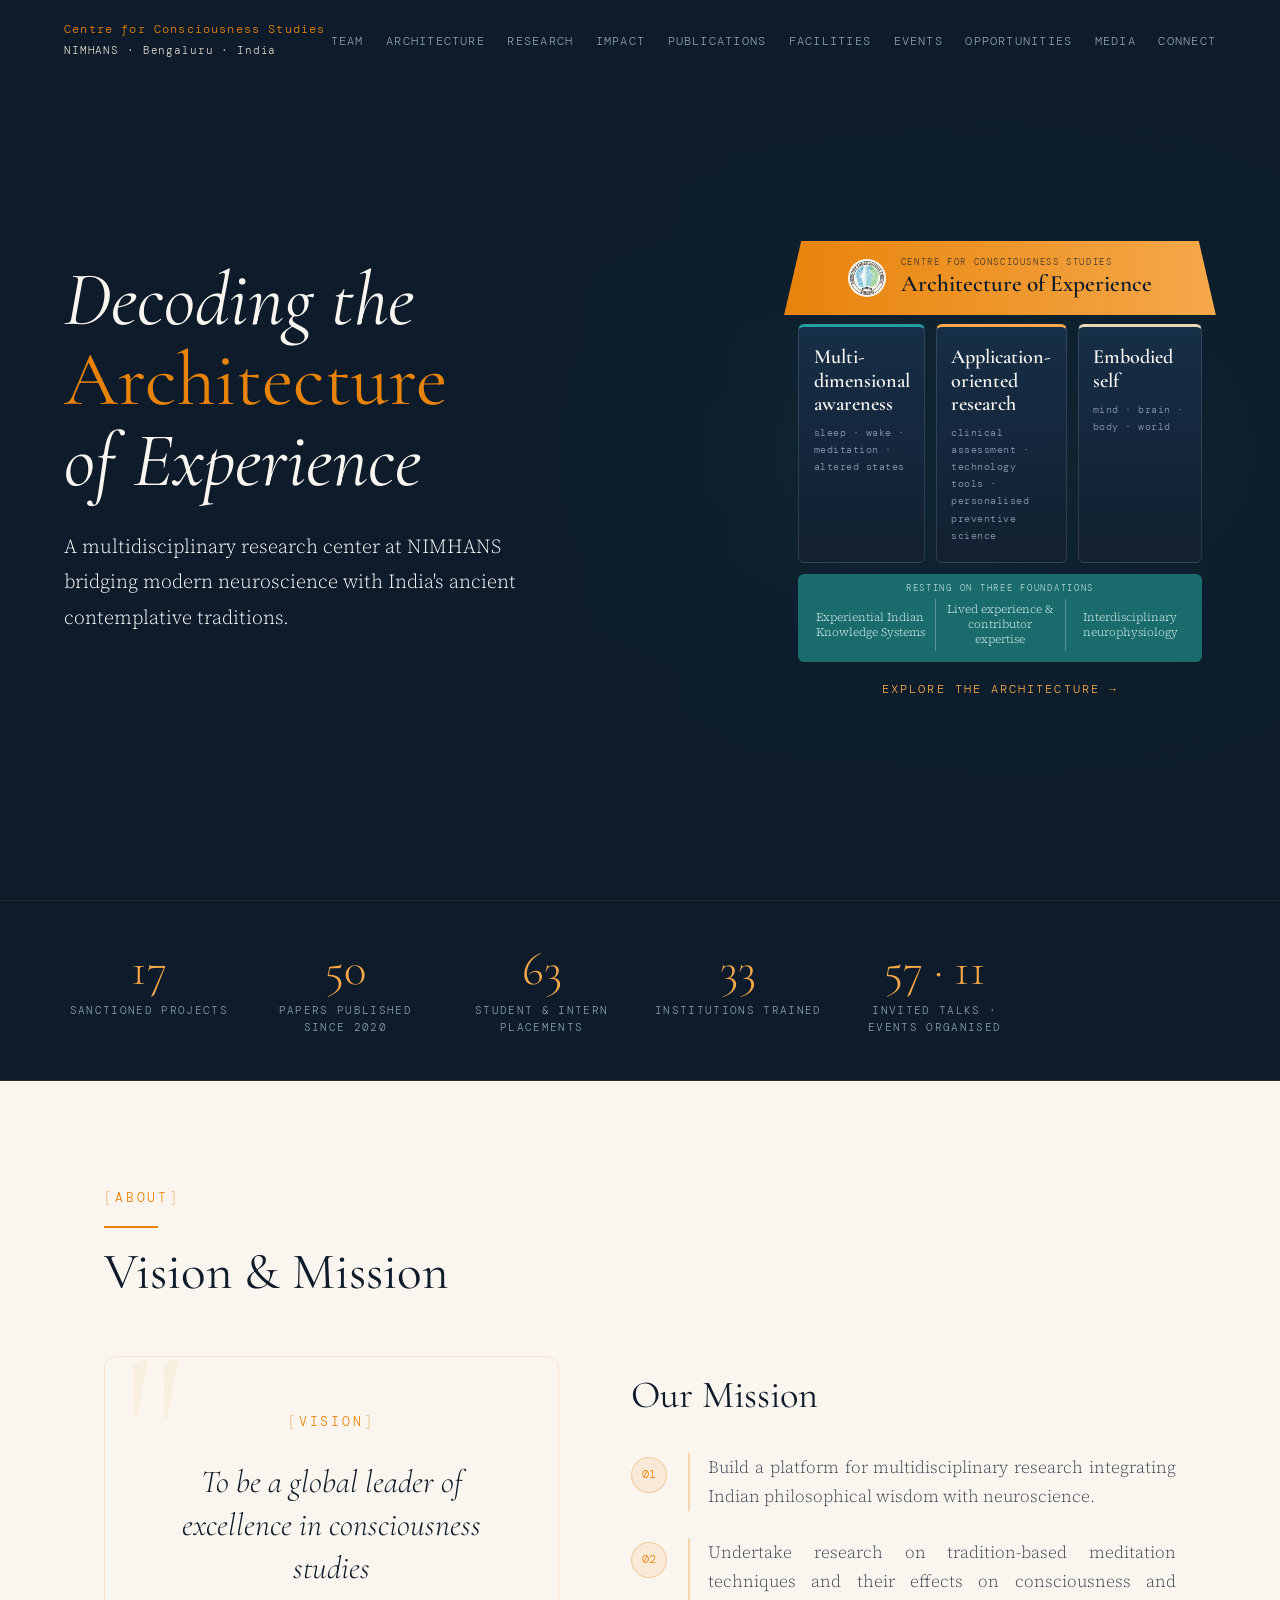
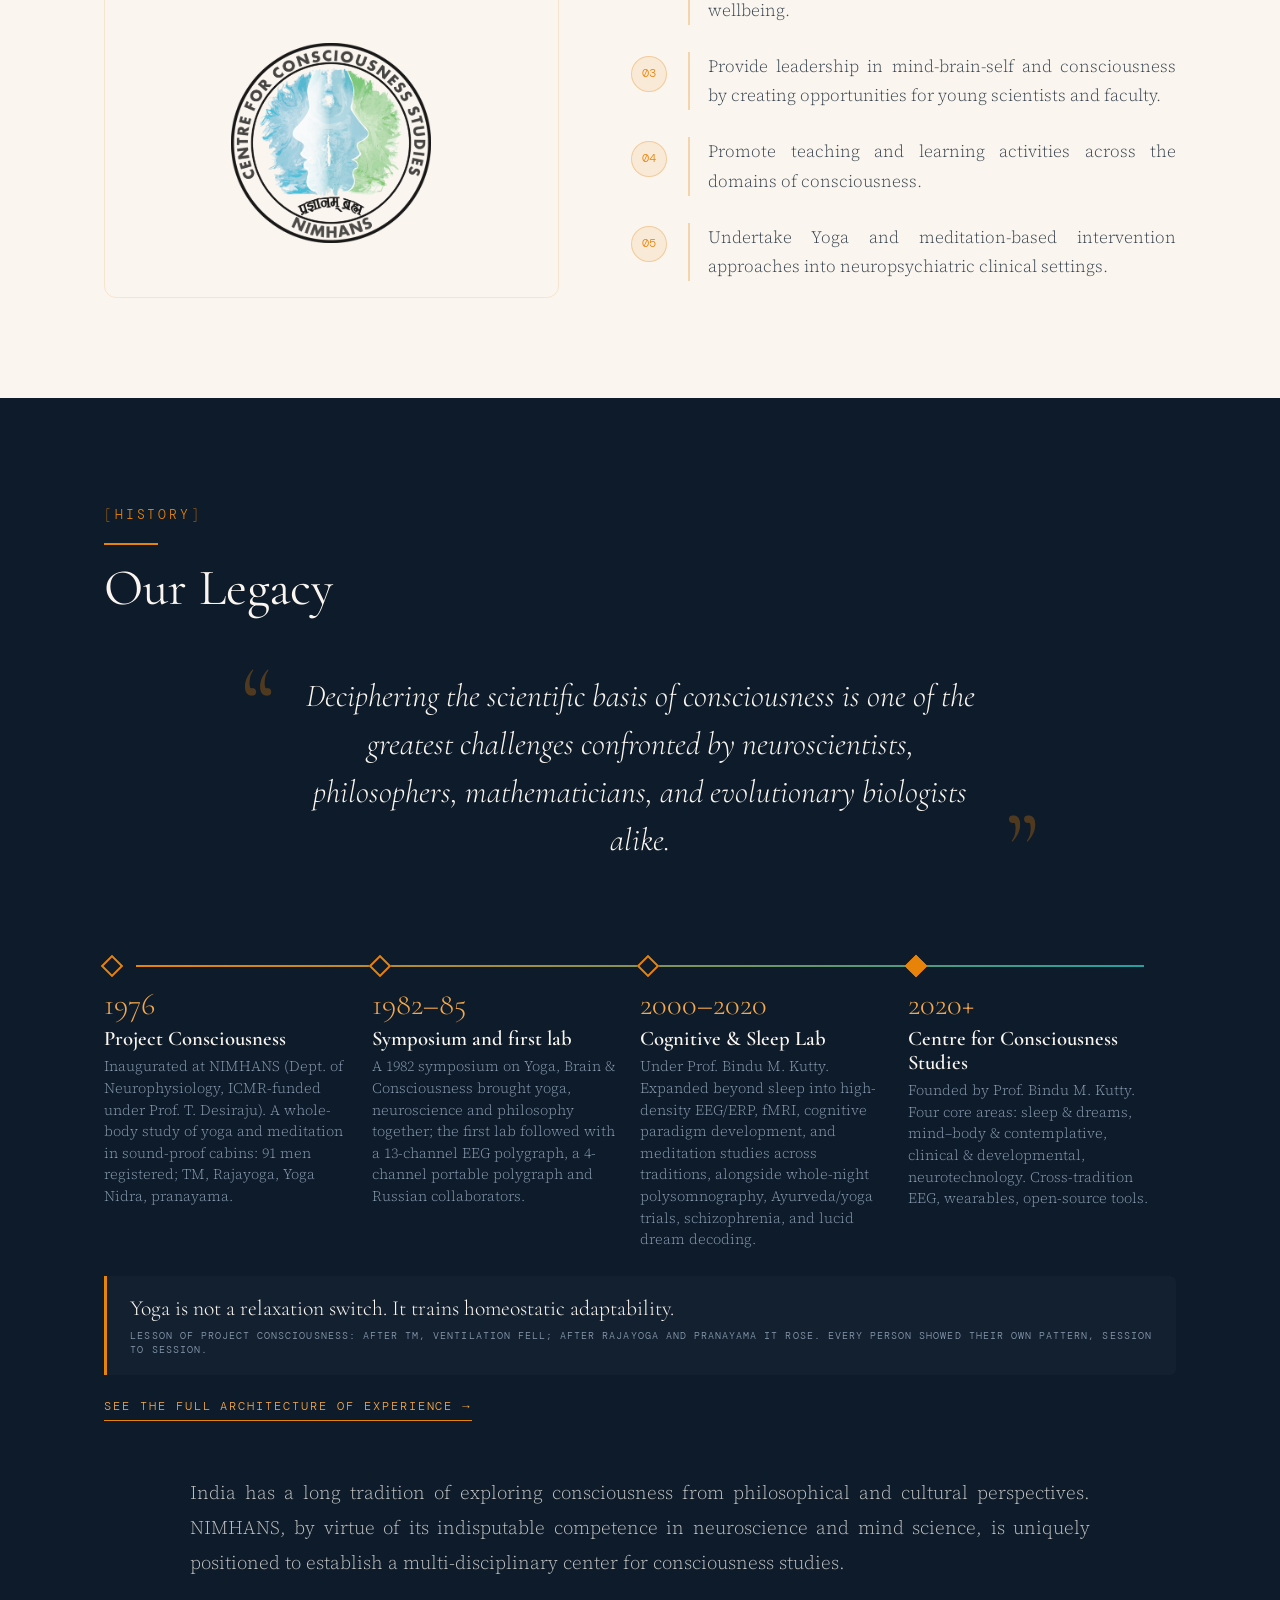
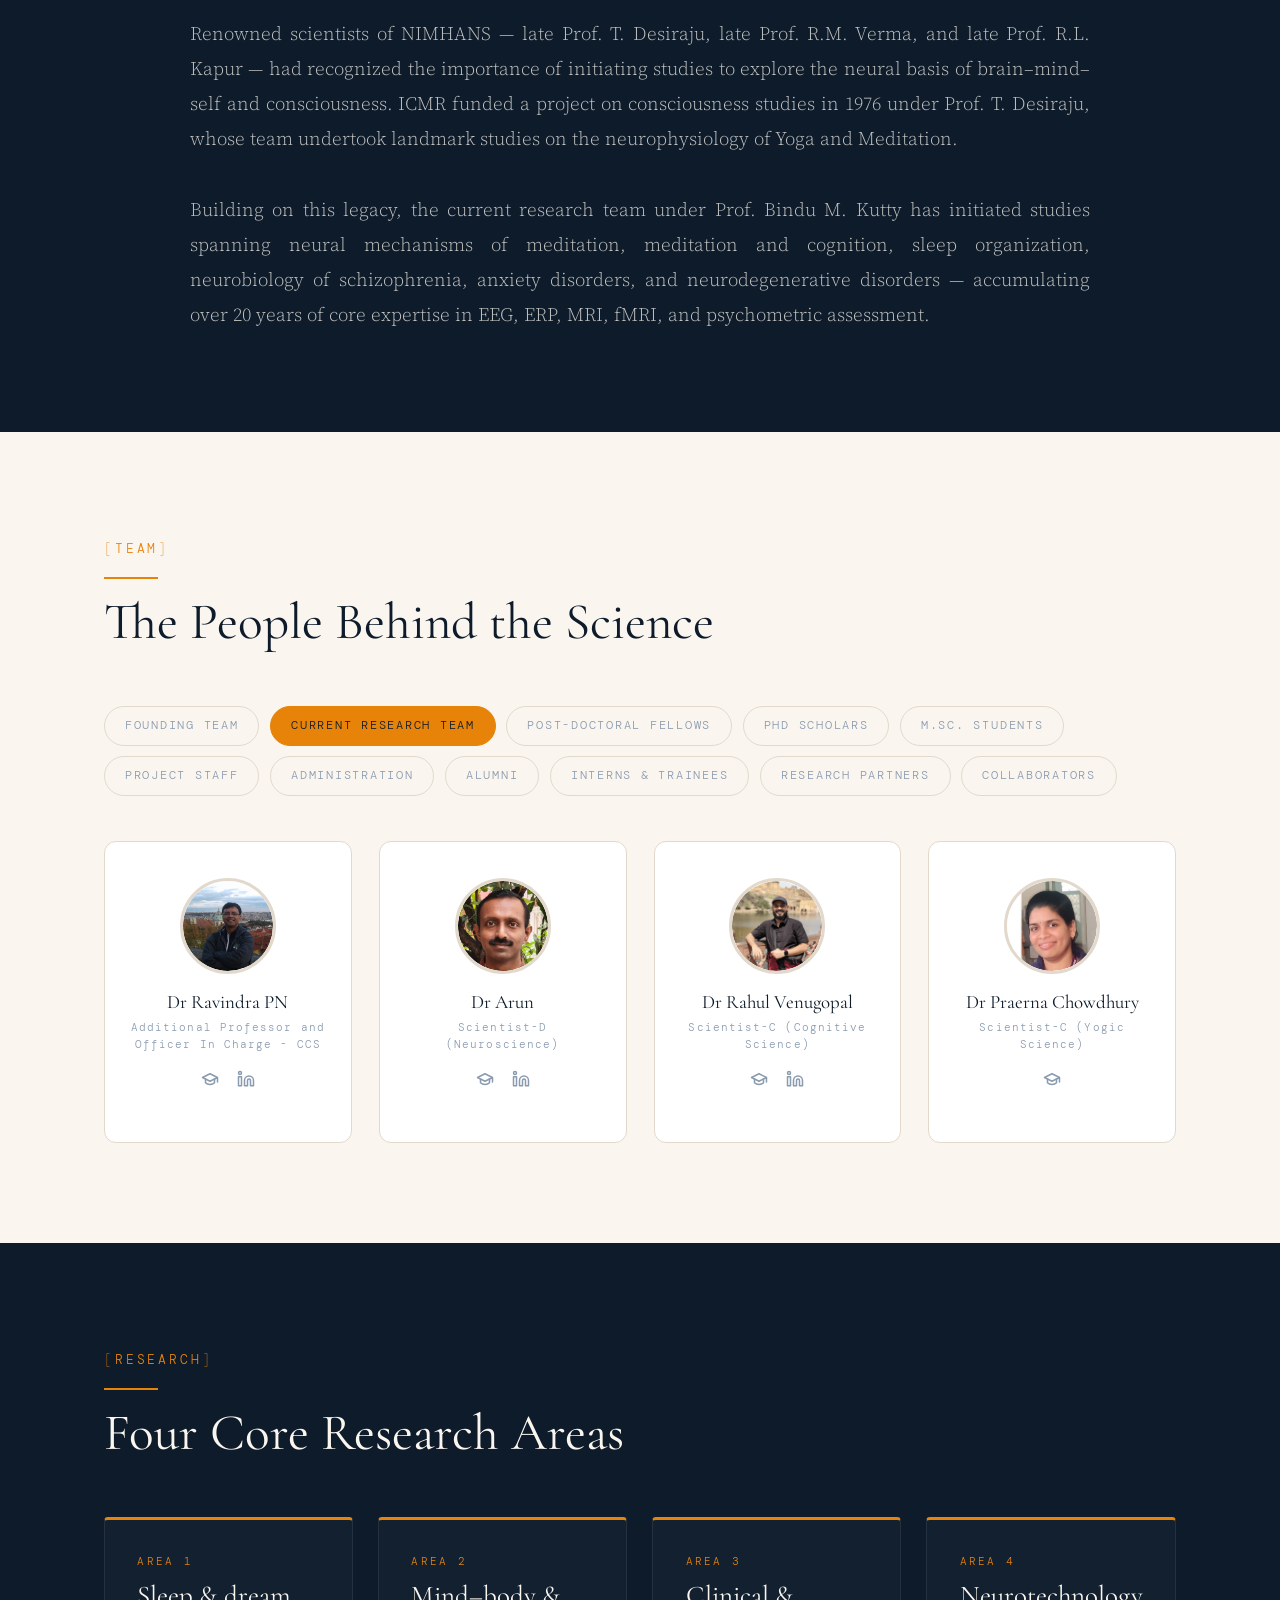
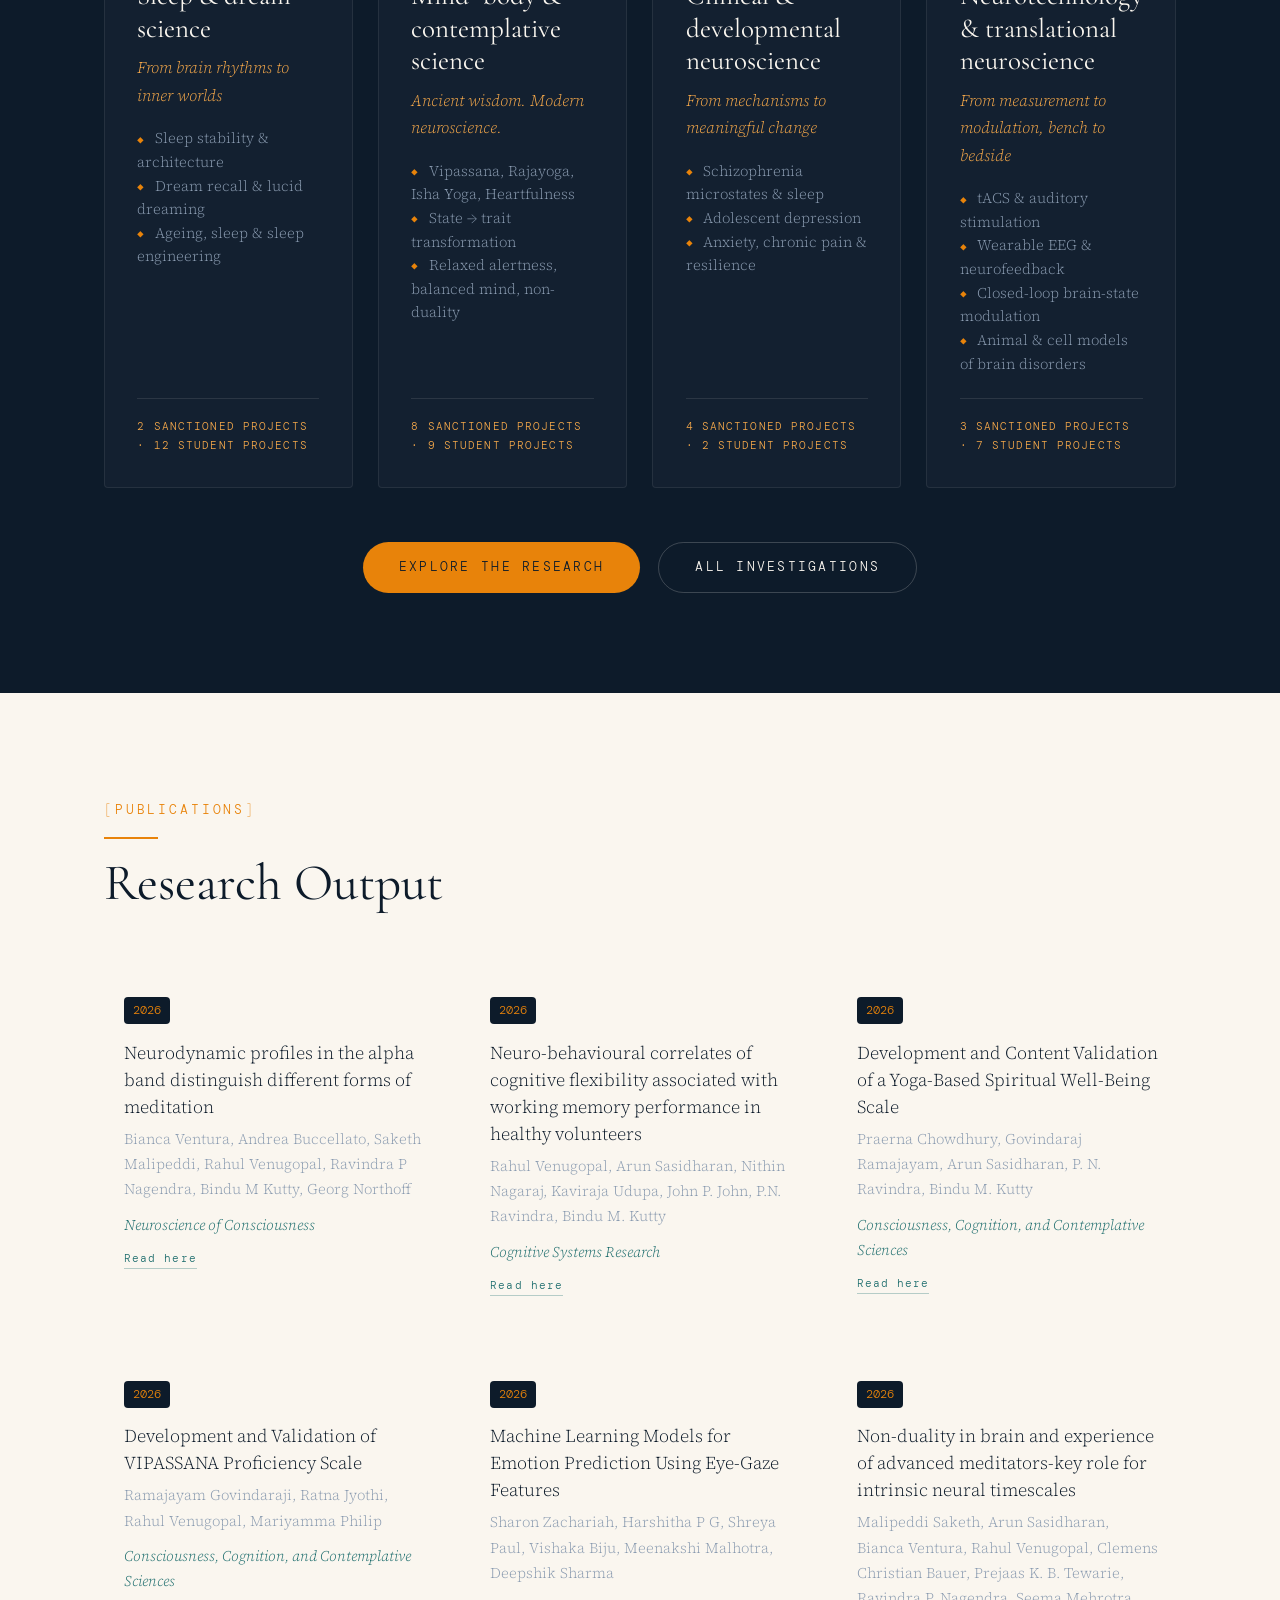
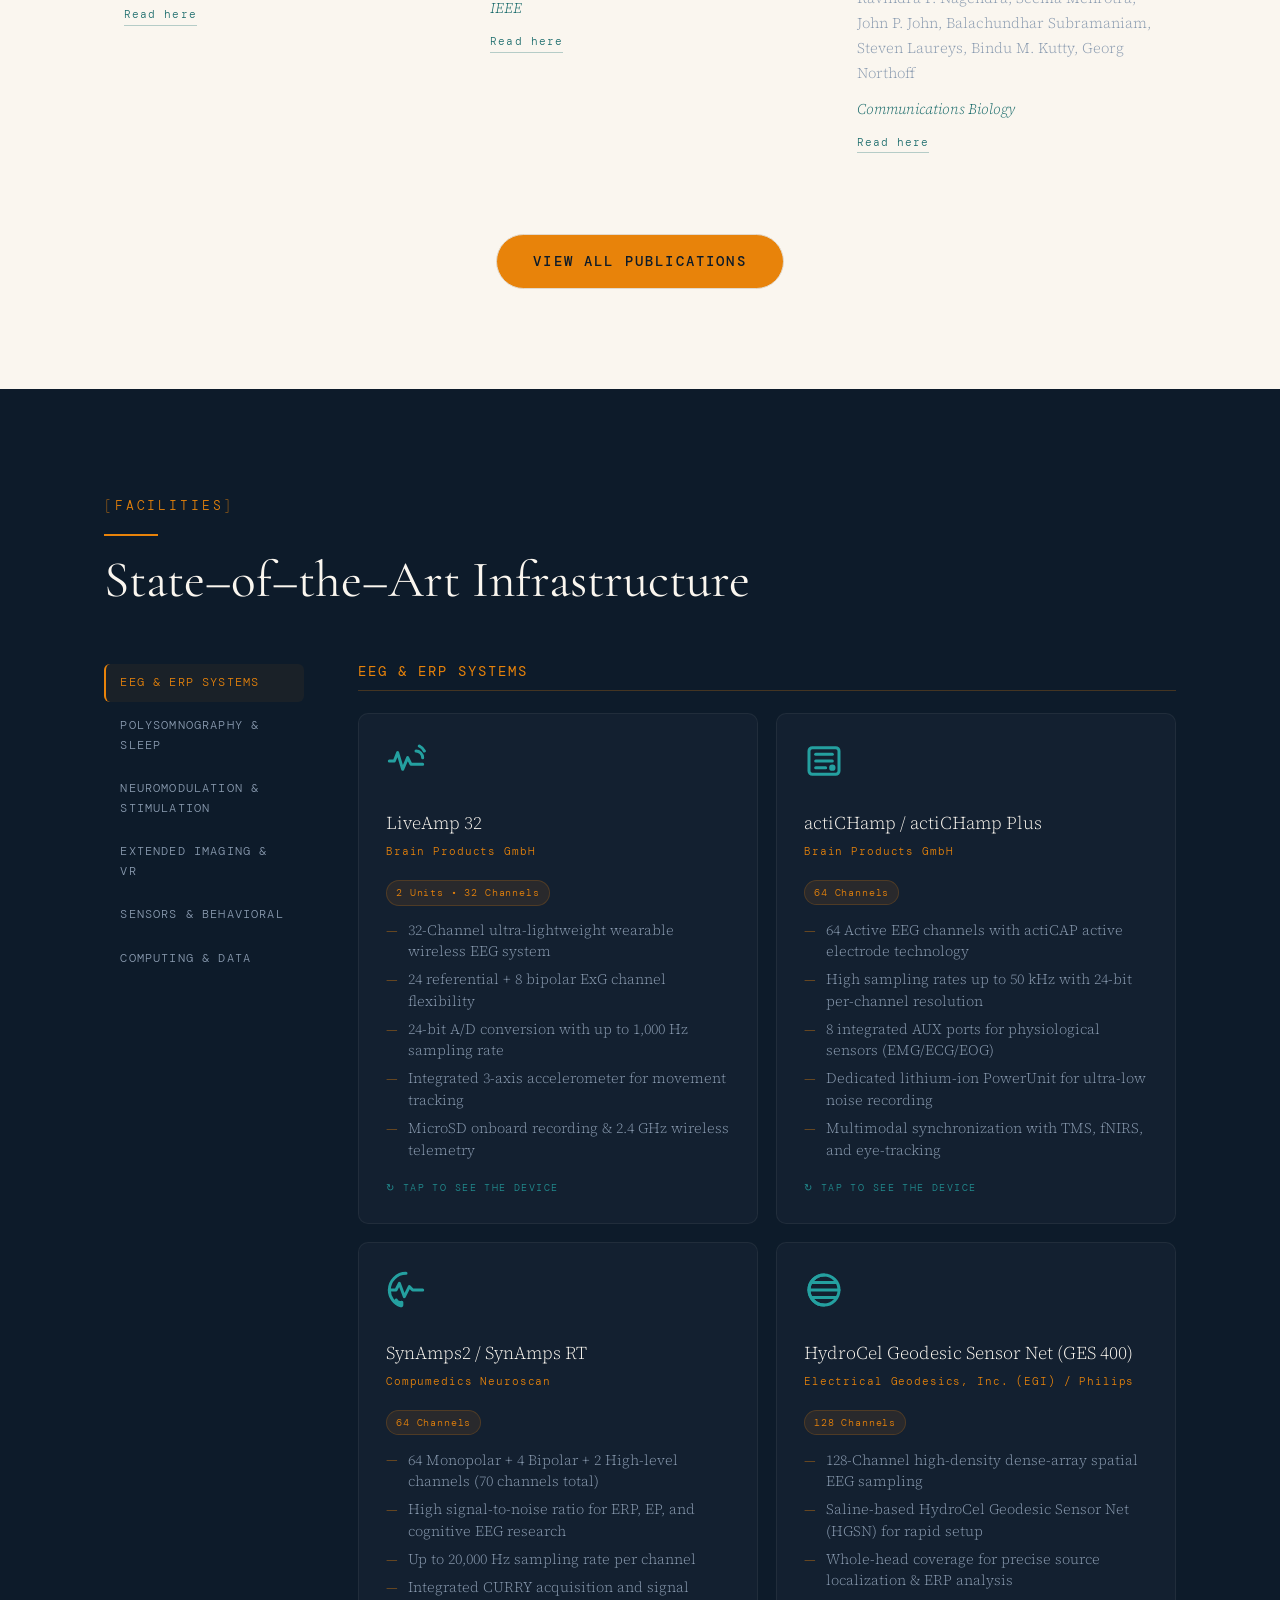
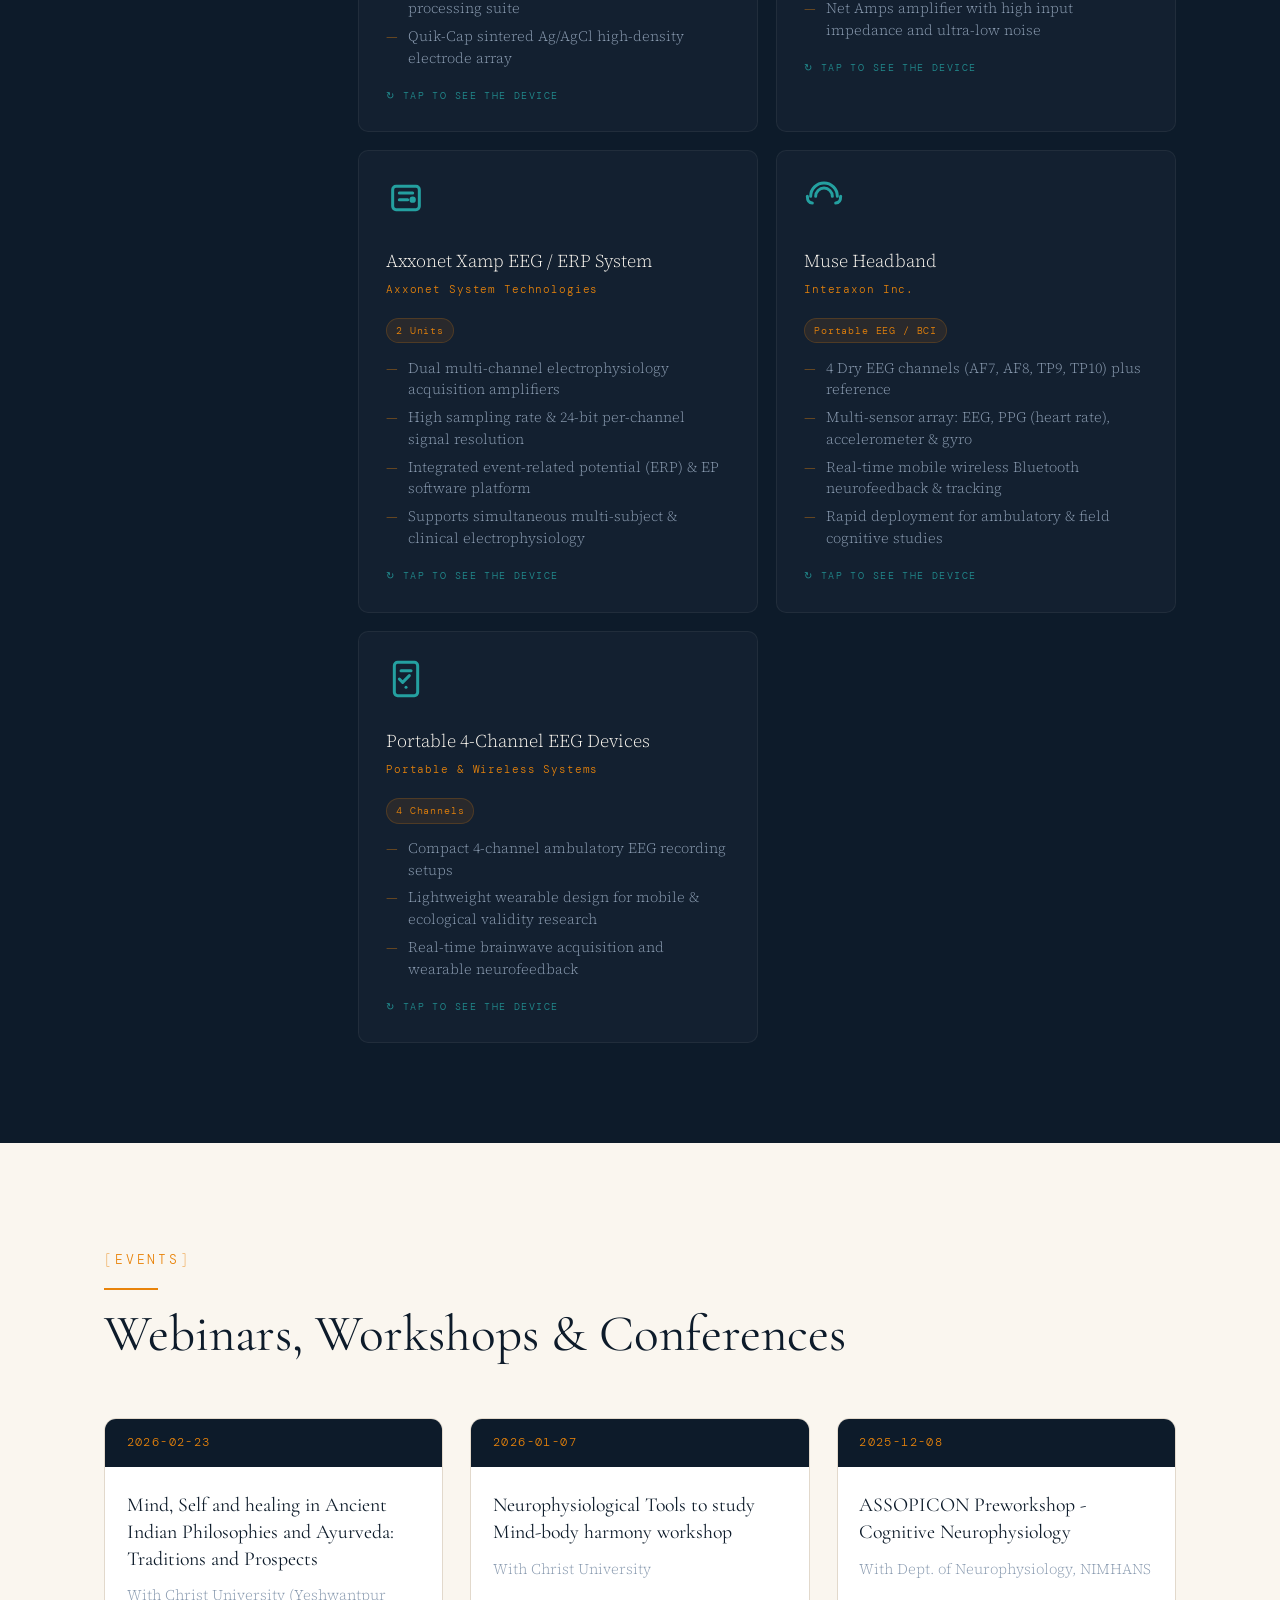
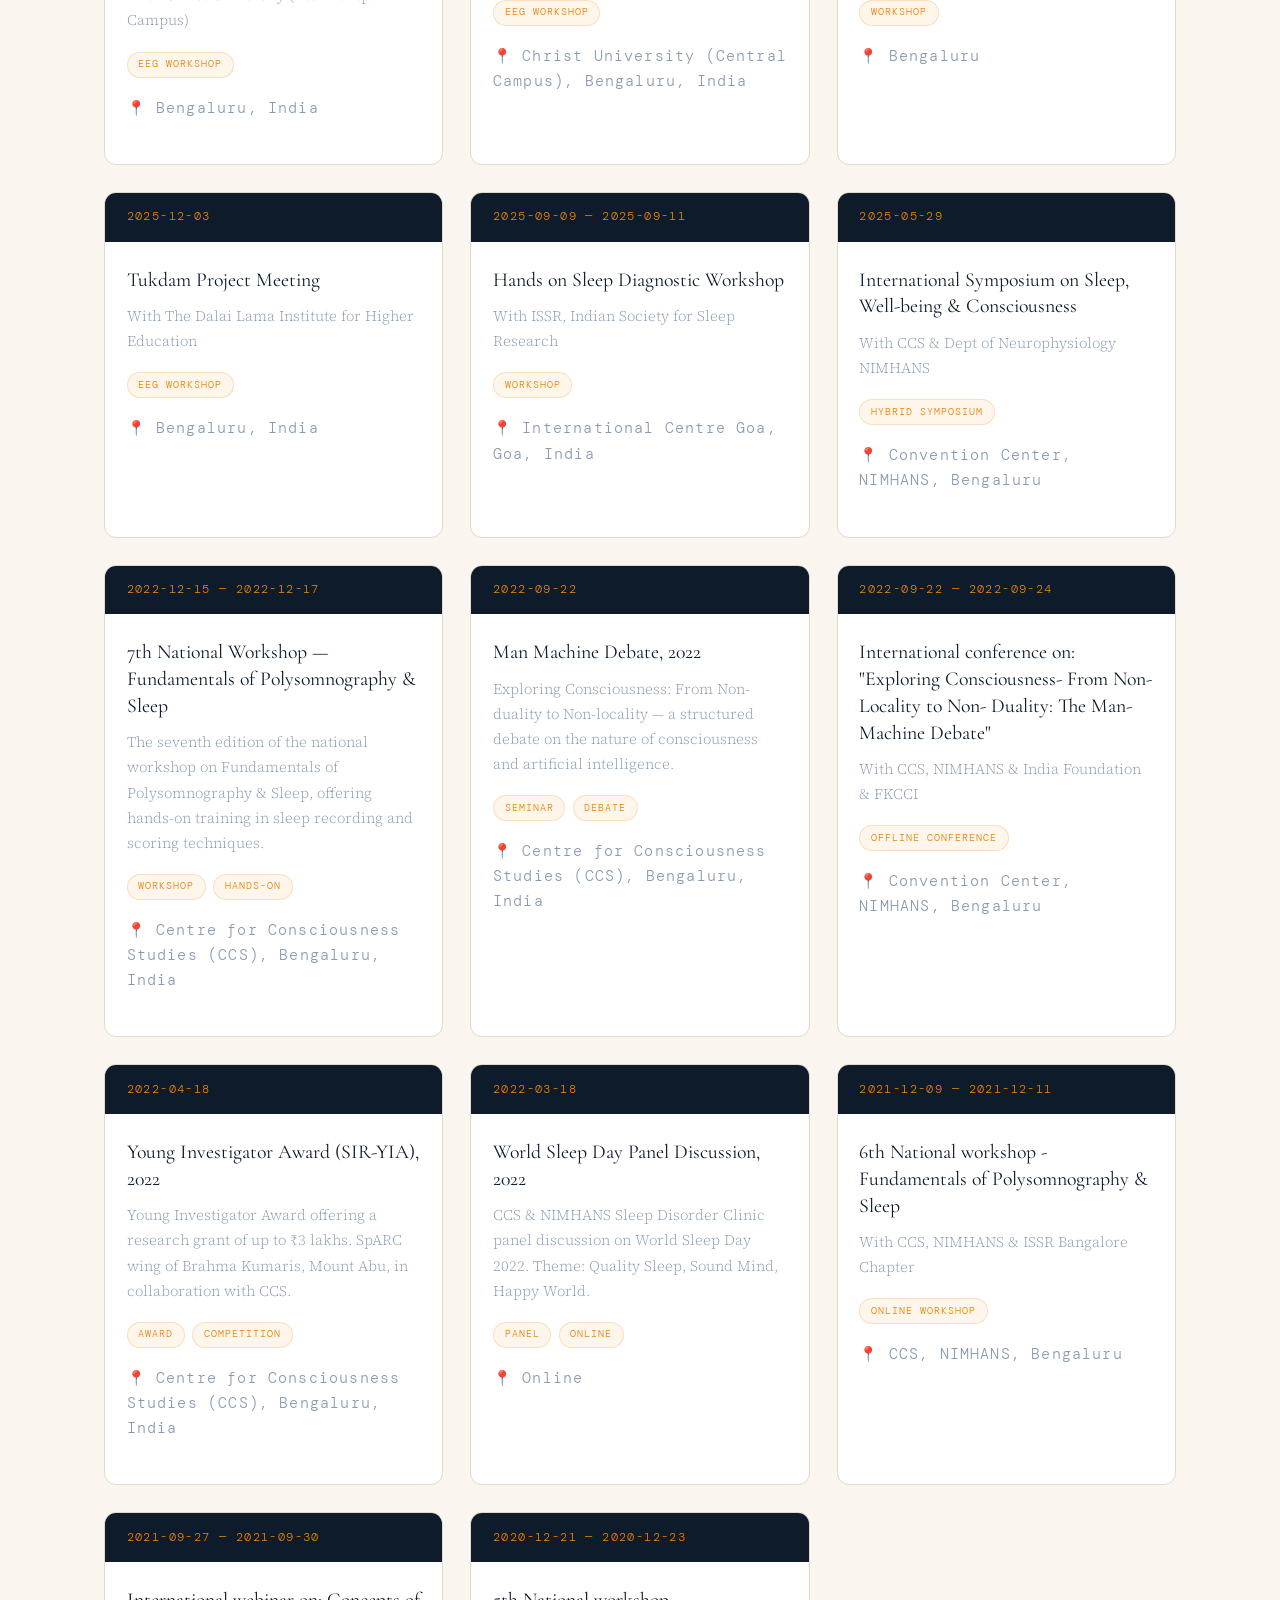
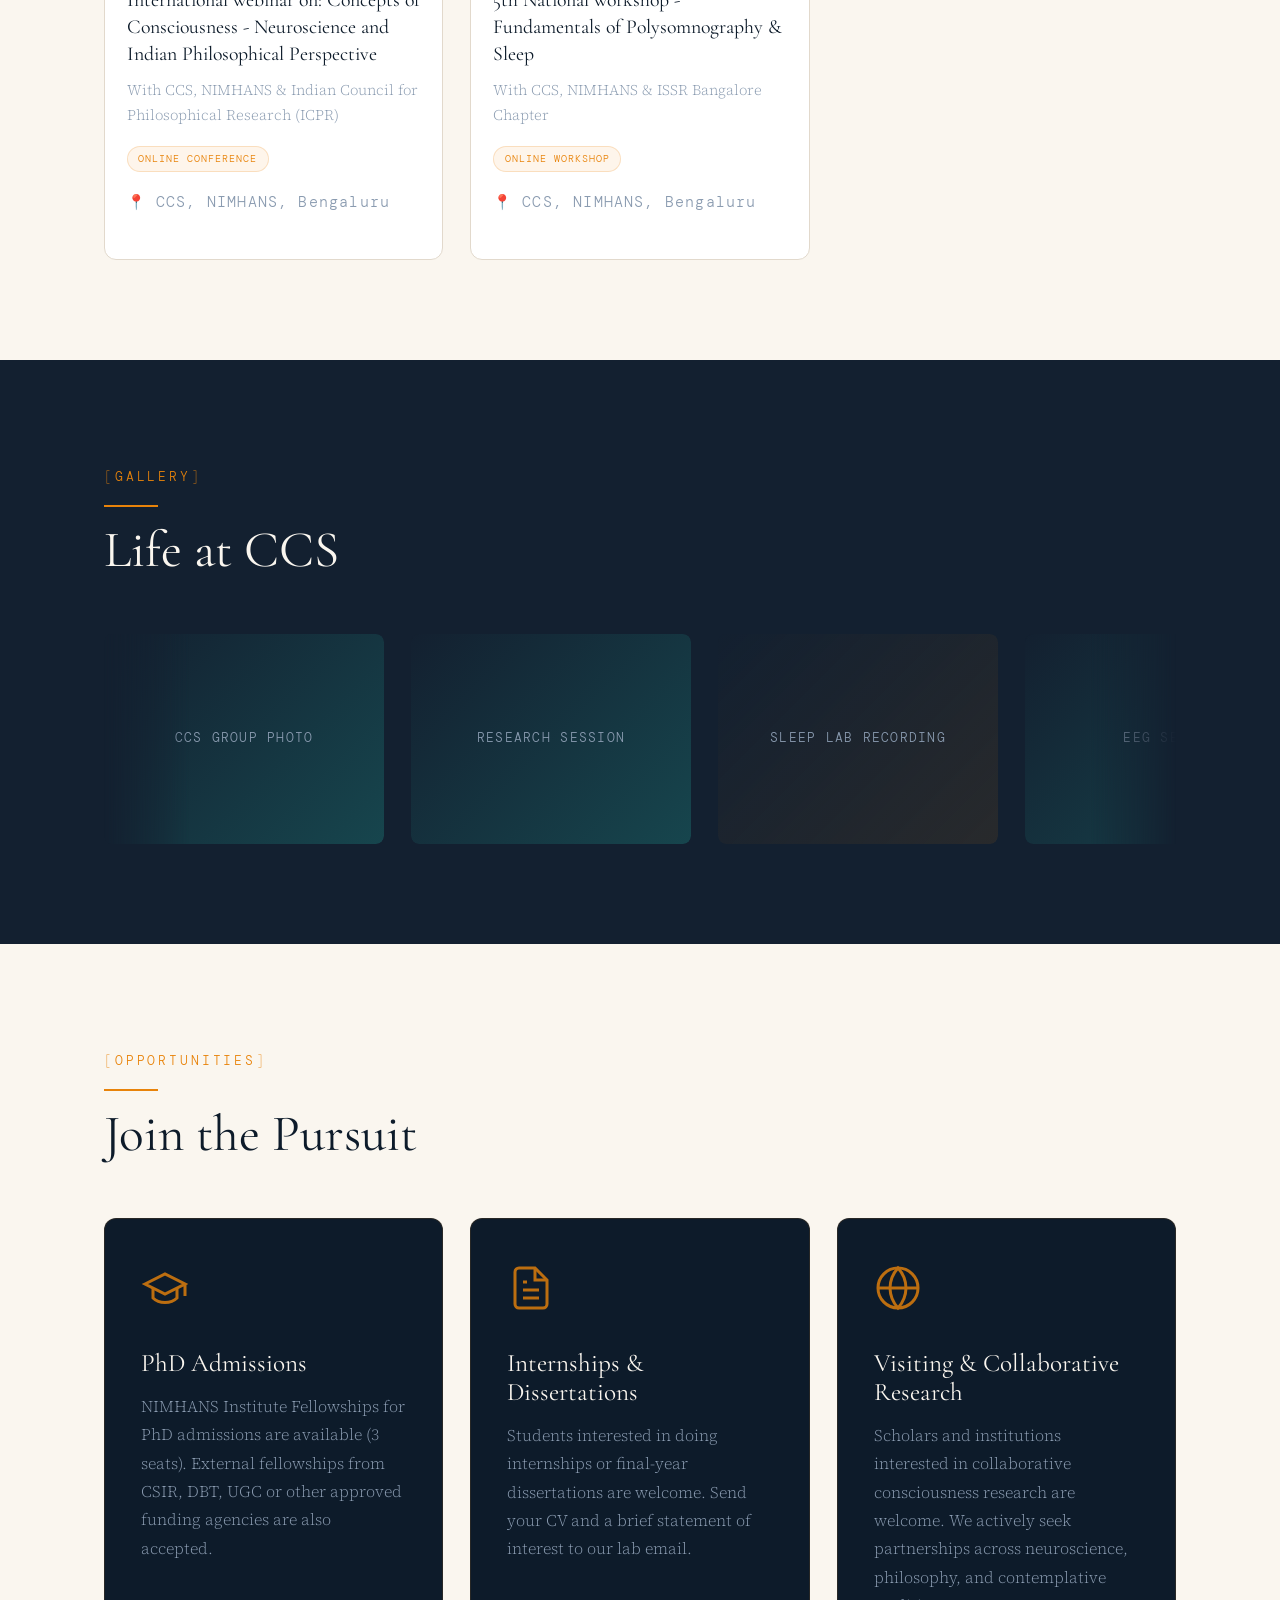
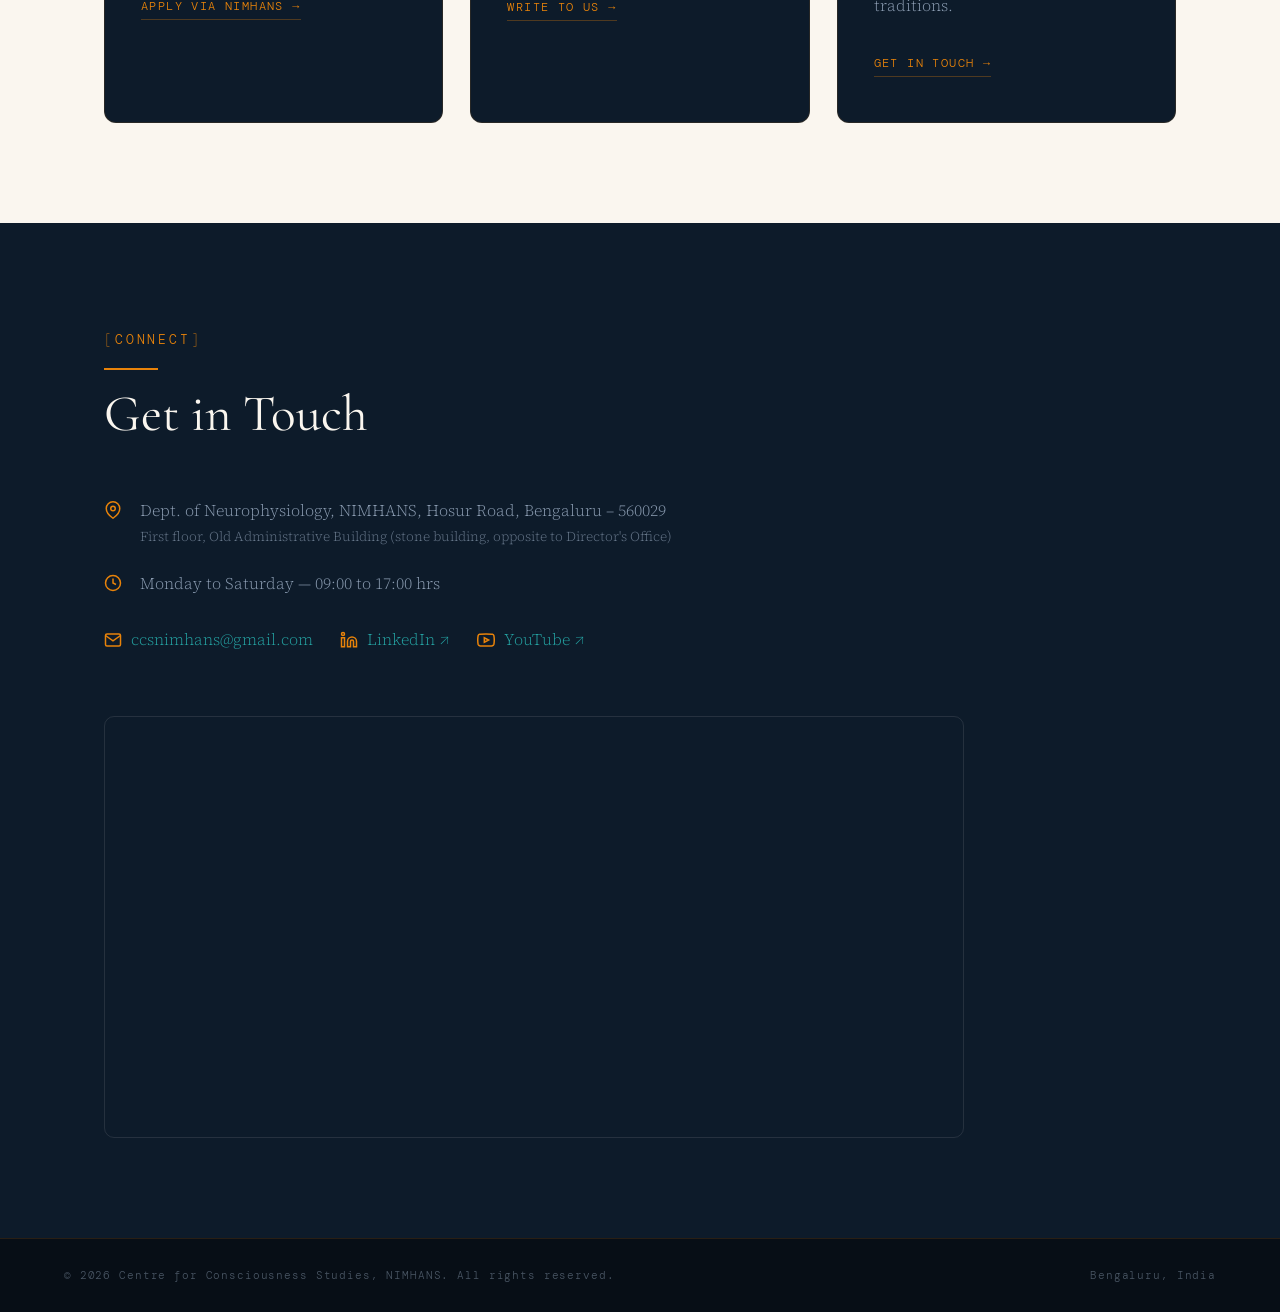
==== commit 76f63177: "Update team data from Excel: add MSc tab, separate active/completed in PhD/MSc/Trainees, organize al" ====
--- a/index.html
+++ b/index.html
@@ -2108,7 +2108,7 @@
       <!-- Tab bar -->
       <div class="tab-bar reveal" role="tablist" aria-label="Team groups">
 
-        <button class="tab-btn" role="tab" aria-selected="false" aria-controls="tab-historical" data-tab="historical" onclick="switchTeamTab('historical')">
+                <button class="tab-btn" role="tab" aria-selected="false" aria-controls="tab-historical" data-tab="historical" onclick="switchTeamTab('historical')">
           Founding Team
         </button>
 
@@ -2121,7 +2121,11 @@
         </button>
 
         <button class="tab-btn" role="tab" aria-selected="false" aria-controls="tab-phd" data-tab="phd" onclick="switchTeamTab('phd')">
-          Graduate Students
+          PhD Scholars
+        </button>
+
+        <button class="tab-btn" role="tab" aria-selected="false" aria-controls="tab-msc" data-tab="msc" onclick="switchTeamTab('msc')">
+          M.Sc. Students
         </button>
 
         <button class="tab-btn" role="tab" aria-selected="false" aria-controls="tab-staff" data-tab="staff" onclick="switchTeamTab('staff')">
@@ -2311,81 +2315,159 @@
           </div>
         </div>
       </div>
-      <div class="tab-panel " id="tab-phd" role="tabpanel">
-        <div class="team-grid ">
-          <div class="team-card reveal" style="animation-delay:0.00s">
-            <div class="card-border-bottom"></div>
-            <div class="card-avatar-wrap">
-              <img src="assets/images/team/suma.png" alt="Suma Bhaskar avatar"
-                style="width:100%;height:100%;object-fit:cover;border-radius:50%;">
-            </div>
-            <h3>Suma Bhaskar</h3>
-            <p class="role">Graduate student</p>
-          </div>
-          <div class="team-card reveal" style="animation-delay:0.18s">
-            <div class="card-border-bottom"></div>
-            <div class="card-avatar-wrap">
-              <img src="assets/images/team/safoora.jpg" alt="Safoora Naaz avatar"
-                style="width:100%;height:100%;object-fit:cover;border-radius:50%;">
-            </div>
-            <h3>Safoora Naaz</h3>
-            <p class="role">Graduate student</p>
-          </div>
-          <div class="team-card reveal" style="animation-delay:0.36s">
-            <div class="card-border-bottom"></div>
-            <div class="card-avatar-wrap">
-              <canvas class="monogram-canvas" data-name="Amritharekha Nayak"></canvas>
-            </div>
-            <h3>Amritharekha Nayak</h3>
-            <p class="role">Graduate student</p>
-          </div>
-          <div class="team-card reveal" style="animation-delay:0.54s">
-            <div class="card-border-bottom"></div>
-            <div class="card-avatar-wrap">
-              <canvas class="monogram-canvas" data-name="Saksham Agarwal"></canvas>
-            </div>
-            <h3>Saksham Agarwal</h3>
-            <p class="role">Graduate student</p>
-          </div>
-          <div class="team-card reveal" style="animation-delay:0.72s">
-            <div class="card-border-bottom"></div>
-            <div class="card-avatar-wrap">
-              <img src="assets/images/team/siyam.jpg" alt="Ahamed Siyam Hussain M avatar"
-                style="width:100%;height:100%;object-fit:cover;object-position:top;border-radius:50%;">
-            </div>
-            <h3>Ahamed Siyam Hussain M</h3>
-            <p class="role">Graduate student</p>
-            <div class="team-socials">
-              <a href="https://scholar.google.com/citations?hl=en&user=eXZMiJsAAAAJ" target="_blank" rel="noopener"
-                aria-label="Google Scholar" title="Google Scholar">
-                <svg viewBox="0 0 24 24" fill="none" stroke="currentColor" stroke-width="2" stroke-linecap="round"
-                  stroke-linejoin="round" width="18" height="18">
-                  <path d="M22 10v6M2 10l10-5 10 5-10 5z"></path>
-                  <path d="M6 12v5c3 3 9 3 12 0v-5"></path>
-                </svg>
-              </a>
-              <a href="https://www.linkedin.com/in/ahamed-siyam-hussain-m-527755325" target="_blank" rel="noopener"
-                aria-label="LinkedIn" title="LinkedIn">
-                <svg viewBox="0 0 24 24" fill="none" stroke="currentColor" stroke-width="2" stroke-linecap="round"
-                  stroke-linejoin="round" width="18" height="18">
-                  <path d="M16 8a6 6 0 0 1 6 6v7h-4v-7a2 2 0 0 0-2-2 2 2 0 0 0-2 2v7h-4v-7a6 6 0 0 1 6-6z"></path>
-                  <rect x="2" y="9" width="4" height="12"></rect>
-                  <circle cx="4" cy="4" r="2"></circle>
-                </svg>
-              </a>
-            </div>
-          </div>
-          <div class="team-card reveal" style="animation-delay:0.90s">
-            <div class="card-border-bottom"></div>
-            <div class="card-avatar-wrap">
-              <img src="assets/images/team/krithika.jpeg" alt="Krithika A Ramaswamy avatar"
-                style="width:100%;height:100%;object-fit:cover;border-radius:50%;">
-            </div>
-            <h3>Krithika A Ramaswamy</h3>
-            <p class="role">Graduate student</p>
+            <div class="tab-panel " id="tab-phd" role="tabpanel">
+        <div style="margin-bottom:2.5rem;">
+          <div style="display:flex;align-items:center;gap:.75rem;margin-bottom:1.25rem;">
+            <span style="font-family:var(--ff-mono);font-size:.72rem;letter-spacing:.14em;text-transform:uppercase;color:var(--saffron);font-weight:600;">Active PhD Scholars</span>
+            <span style="flex:1;height:1px;background:linear-gradient(90deg,rgba(232,131,10,.35),transparent);"></span>
+          </div>
+          <div class="team-grid">
+            <div class="team-card reveal" style="animation-delay:0.00s">
+              <div class="card-border-bottom"></div>
+              <div class="card-avatar-wrap">
+                <canvas class="monogram-canvas" data-name="Amritharekha Nayak"></canvas>
+              </div>
+              <h3>Amritharekha Nayak</h3>
+              <p class="role">PhD Scholar (2022&ndash;2027)<br><span style="font-size:.75rem;color:var(--navy);">Frontal-midline-theta training &amp; mentation</span></p>
+            </div>
+            <div class="team-card reveal" style="animation-delay:0.15s">
+              <div class="card-border-bottom"></div>
+              <div class="card-avatar-wrap">
+                <canvas class="monogram-canvas" data-name="Saksham Agarwal"></canvas>
+              </div>
+              <h3>Saksham Agarwal</h3>
+              <p class="role">PhD Scholar (2023&ndash;Present)<br><span style="font-size:.75rem;color:var(--navy);">Neurophysiology &amp; phenomenology of Yoga Nidra</span></p>
+            </div>
+            <div class="team-card reveal" style="animation-delay:0.30s">
+              <div class="card-border-bottom"></div>
+              <div class="card-avatar-wrap">
+                <img src="assets/images/team/krithika.jpeg" alt="Krithika A Ramaswamy avatar"
+                  style="width:100%;height:100%;object-fit:cover;border-radius:50%;">
+              </div>
+              <h3>Krithika A Ramaswamy</h3>
+              <p class="role">PhD Scholar (2025&ndash;Present)<br><span style="font-size:.75rem;color:var(--navy);">Resonance breathing &amp; perception in ADHD</span></p>
+            </div>
+            <div class="team-card reveal" style="animation-delay:0.45s">
+              <div class="card-border-bottom"></div>
+              <div class="card-avatar-wrap">
+                <img src="assets/images/team/siyam.jpg" alt="Ahamed Siyam Hussain M avatar"
+                  style="width:100%;height:100%;object-fit:cover;object-position:top;border-radius:50%;">
+              </div>
+              <h3>Ahamed Siyam Hussain M</h3>
+              <p class="role">PhD Scholar (2025&ndash;Present)<br><span style="font-size:.75rem;color:var(--navy);">VR-assisted induction of lucid dreaming</span></p>
+              <div class="team-socials">
+                <a href="https://scholar.google.com/citations?hl=en&user=eXZMiJsAAAAJ" target="_blank" rel="noopener"
+                  aria-label="Google Scholar" title="Google Scholar">
+                  <svg viewBox="0 0 24 24" fill="none" stroke="currentColor" stroke-width="2" stroke-linecap="round"
+                    stroke-linejoin="round" width="18" height="18">
+                    <path d="M22 10v6M2 10l10-5 10 5-10 5z"></path>
+                    <path d="M6 12v5c3 3 9 3 12 0v-5"></path>
+                  </svg>
+                </a>
+                <a href="https://www.linkedin.com/in/ahamed-siyam-hussain-m-527755325" target="_blank" rel="noopener"
+                  aria-label="LinkedIn" title="LinkedIn">
+                  <svg viewBox="0 0 24 24" fill="none" stroke="currentColor" stroke-width="2" stroke-linecap="round"
+                    stroke-linejoin="round" width="18" height="18">
+                    <path d="M16 8a6 6 0 0 1 6 6v7h-4v-7a2 2 0 0 0-2-2 2 2 0 0 0-2 2v7h-4v-7a6 6 0 0 1 6-6z"></path>
+                    <rect x="2" y="9" width="4" height="12"></rect>
+                    <circle cx="4" cy="4" r="2"></circle>
+                  </svg>
+                </a>
+              </div>
+            </div>
+            <div class="team-card reveal" style="animation-delay:0.60s">
+              <div class="card-border-bottom"></div>
+              <div class="card-avatar-wrap">
+                <img src="assets/images/team/praerna.jpg" alt="Praerna Chowdhury avatar"
+                  style="width:100%;height:100%;object-fit:cover;object-position:top;border-radius:50%;">
+              </div>
+              <h3>Praerna Chowdhury</h3>
+              <p class="role">PhD Scholar (External &ndash; SVYASA, 2022&ndash;2026)<br><span style="font-size:.75rem;color:var(--navy);">EEG-signatures of meditation proficiency</span></p>
+            </div>
+          </div>
+        </div>
+
+        <div>
+          <div style="display:flex;align-items:center;gap:.75rem;margin-bottom:1.25rem;">
+            <span style="font-family:var(--ff-mono);font-size:.72rem;letter-spacing:.14em;text-transform:uppercase;color:var(--teal-lt);font-weight:600;">Completed PhD Scholars</span>
+            <span style="flex:1;height:1px;background:linear-gradient(90deg,rgba(40,116,166,.35),transparent);"></span>
+          </div>
+          <div class="team-grid">
+            <div class="team-card reveal" style="animation-delay:0.00s">
+              <div class="card-border-bottom"></div>
+              <div class="card-avatar-wrap">
+                <img src="assets/images/team/suma.png" alt="Suma Bhaskar avatar"
+                  style="width:100%;height:100%;object-fit:cover;border-radius:50%;">
+              </div>
+              <h3>Suma Bhaskar</h3>
+              <p class="role">PhD Scholar (2021&ndash;2025)<br><span style="font-size:.75rem;color:var(--navy);">Yoga intervention in adolescent depression</span></p>
+            </div>
+            <div class="team-card reveal" style="animation-delay:0.15s">
+              <div class="card-border-bottom"></div>
+              <div class="card-avatar-wrap">
+                <img src="assets/images/team/safoora.jpg" alt="Safoora Naaz avatar"
+                  style="width:100%;height:100%;object-fit:cover;border-radius:50%;">
+              </div>
+              <h3>Safoora Naaz</h3>
+              <p class="role">PhD Scholar (2021&ndash;2025)<br><span style="font-size:.75rem;color:var(--navy);">Sleep spindle modulation in MCI</span></p>
+            </div>
           </div>
         </div>
       </div>
+
+      <div class="tab-panel " id="tab-msc" role="tabpanel">
+        <div style="margin-bottom:2.5rem;">
+          <div style="display:flex;align-items:center;gap:.75rem;margin-bottom:1.25rem;">
+            <span style="font-family:var(--ff-mono);font-size:.72rem;letter-spacing:.14em;text-transform:uppercase;color:var(--saffron);font-weight:600;">Active M.Sc. Students</span>
+            <span style="flex:1;height:1px;background:linear-gradient(90deg,rgba(232,131,10,.35),transparent);"></span>
+          </div>
+          <div class="team-grid">
+            <div class="team-card reveal" style="animation-delay:0.00s">
+              <div class="card-border-bottom"></div>
+              <div class="card-avatar-wrap">
+                <img src="assets/images/team/vaishnavi.jpeg" alt="Vaishnavi G Nair avatar"
+                  style="width:100%;height:100%;object-fit:cover;border-radius:50%;">
+              </div>
+              <h3>Vaishnavi G Nair</h3>
+              <p class="role">M.Sc. Neuroscience, NIMHANS (2026&ndash;2027)<br><span style="font-size:.75rem;color:var(--navy);">Heart-brain biases in perception</span></p>
+            </div>
+            <div class="team-card reveal" style="animation-delay:0.15s">
+              <div class="card-border-bottom"></div>
+              <div class="card-avatar-wrap">
+                <canvas class="monogram-canvas" data-name="Saakshi Goswami"></canvas>
+              </div>
+              <h3>Saakshi Goswami</h3>
+              <p class="role">M.Sc. Neuroscience, NIMHANS (2026&ndash;2027)<br><span style="font-size:.75rem;color:var(--navy);">Pressure-based nasal airflow wearable</span></p>
+            </div>
+            <div class="team-card reveal" style="animation-delay:0.30s">
+              <div class="card-border-bottom"></div>
+              <div class="card-avatar-wrap">
+                <canvas class="monogram-canvas" data-name="M D Minhaj Alam"></canvas>
+              </div>
+              <h3>M D Minhaj Alam</h3>
+              <p class="role">M.Sc. Neuroscience, NIMHANS (2025&ndash;2026)<br><span style="font-size:.75rem;color:var(--navy);">Perceived stress &amp; sleep micro-architecture</span></p>
+            </div>
+          </div>
+        </div>
+
+        <div>
+          <div style="display:flex;align-items:center;gap:.75rem;margin-bottom:1.25rem;">
+            <span style="font-family:var(--ff-mono);font-size:.72rem;letter-spacing:.14em;text-transform:uppercase;color:var(--teal-lt);font-weight:600;">Completed M.Sc. Students</span>
+            <span style="flex:1;height:1px;background:linear-gradient(90deg,rgba(40,116,166,.35),transparent);"></span>
+          </div>
+          <div class="team-grid">
+            <div class="team-card reveal" style="animation-delay:0.00s">
+              <div class="card-border-bottom"></div>
+              <div class="card-avatar-wrap">
+                <canvas class="monogram-canvas" data-name="Devangana Sharma"></canvas>
+              </div>
+              <h3>Devangana Sharma</h3>
+              <p class="role">M.Sc. Neuroscience, NIMHANS (2024&ndash;2025)<br><span style="font-size:.75rem;color:var(--navy);">Working memory &amp; network dynamics</span></p>
+            </div>
+          </div>
+        </div>
+      </div>
+
       <div class="tab-panel " id="tab-staff" role="tabpanel">
         <div class="team-grid ">
           <div class="team-card reveal" style="animation-delay:0.00s">
@@ -2421,187 +2503,203 @@
           </div>
         </div>
       </div>
-      <div class="tab-panel " id="tab-alumni" role="tabpanel">
-        <div class="team-grid alumni-grid">
-          <div class="team-card reveal" style="animation-delay:0.00s">
-            <div class="card-border-bottom"></div>
-            <div class="card-avatar-wrap">
-              <canvas class="monogram-canvas" data-name="Adla"></canvas>
-            </div>
-            <h3>Adla</h3>
-            <p class="role"></p>
-          </div>
-          <div class="team-card reveal" style="animation-delay:0.18s">
-            <div class="card-border-bottom"></div>
-            <div class="card-avatar-wrap">
-              <img src="assets/images/team/aishwarya.jpg" alt="Aishwarya Swamy avatar"
-                style="width:100%;height:100%;object-fit:cover;object-position:top;border-radius:50%;">
-            </div>
-            <h3>Aishwarya Swamy</h3>
-            <p class="role"></p>
-          </div>
-          <div class="team-card reveal" style="animation-delay:0.36s">
-            <div class="card-border-bottom"></div>
-            <div class="card-avatar-wrap">
-              <img src="assets/images/team/ajay.jpg" alt="Dr Ajay Kumar Nair avatar"
-                style="width:100%;height:100%;object-fit:cover;object-position:top;border-radius:50%;">
-            </div>
-            <h3>Dr Ajay Kumar Nair</h3>
-            <p class="role"></p>
-          </div>
-          <div class="team-card reveal" style="animation-delay:0.54s">
-            <div class="card-border-bottom"></div>
-            <div class="card-avatar-wrap">
-              <img src="assets/images/team/arathi.jpg" alt="Dr Arathi Radhakrishnan avatar"
-                style="width:100%;height:100%;object-fit:cover;border-radius:50%;">
-            </div>
-            <h3>Dr Arathi Radhakrishnan</h3>
-            <p class="role"></p>
-          </div>
-          <div class="team-card reveal" style="animation-delay:0.72s">
-            <div class="card-border-bottom"></div>
-            <div class="card-avatar-wrap">
-              <img src="assets/images/team/basavaraj.jpg" alt="Dr Basavaraj Tubaki avatar"
-                style="width:100%;height:100%;object-fit:cover;border-radius:50%;">
-            </div>
-            <h3>Dr Basavaraj Tubaki</h3>
-            <p class="role"></p>
-          </div>
-          <div class="team-card reveal" style="animation-delay:0.90s">
-            <div class="card-border-bottom"></div>
-            <div class="card-avatar-wrap">
-              <img src="assets/images/team/gulshan.jpg" alt="Dr Gulshan Kumar avatar"
-                style="width:100%;height:100%;object-fit:cover;border-radius:50%;">
-            </div>
-            <h3>Dr Gulshan Kumar</h3>
-            <p class="role"></p>
-          </div>
-          <div class="team-card reveal" style="animation-delay:1.08s">
-            <div class="card-border-bottom"></div>
-            <div class="card-avatar-wrap">
-              <img src="assets/images/team/harsha.jpg" alt="Dr Harsha Halahalli avatar"
-                style="width:100%;height:100%;object-fit:cover;border-radius:50%;">
-            </div>
-            <h3>Dr Harsha Halahalli</h3>
-            <p class="role"></p>
-          </div>
-          <div class="team-card reveal" style="animation-delay:1.26s">
-            <div class="card-border-bottom"></div>
-            <div class="card-avatar-wrap">
-              <canvas class="monogram-canvas" data-name="Kishan"></canvas>
-            </div>
-            <h3>Kishan</h3>
-            <p class="role"></p>
-          </div>
-          <div class="team-card reveal" style="animation-delay:1.44s">
-            <div class="card-border-bottom"></div>
-            <div class="card-avatar-wrap">
-              <canvas class="monogram-canvas" data-name="Mohit"></canvas>
-            </div>
-            <h3>Mohit</h3>
-            <p class="role"></p>
-          </div>
-          <div class="team-card reveal" style="animation-delay:1.62s">
-            <div class="card-border-bottom"></div>
-            <div class="card-avatar-wrap">
-              <img src="assets/images/team/nirmala.jpg" alt="Dr Nirmala M avatar"
-                style="width:100%;height:100%;object-fit:cover;border-radius:50%;">
-            </div>
-            <h3>Dr Nirmala M</h3>
-            <p class="role"></p>
-          </div>
-          <div class="team-card reveal" style="animation-delay:1.80s">
-            <div class="card-border-bottom"></div>
-            <div class="card-avatar-wrap">
-              <img src="assets/images/team/pranay.jpg" alt="Dr Pranay S Yadav avatar"
-                style="width:100%;height:100%;object-fit:cover;border-radius:50%;">
-            </div>
-            <h3>Dr Pranay S Yadav</h3>
-            <p class="role"></p>
-          </div>
-          <div class="team-card reveal" style="animation-delay:1.98s">
-            <div class="card-border-bottom"></div>
-            <div class="card-avatar-wrap">
-              <img src="assets/images/team/ramachandra.jpg" alt="Ramachandra avatar"
-                style="width:100%;height:100%;object-fit:cover;object-position:top;border-radius:50%;">
-            </div>
-            <h3>Ramachandra</h3>
-            <p class="role"></p>
-          </div>
-          <div class="team-card reveal" style="animation-delay:2.16s">
-            <div class="card-border-bottom"></div>
-            <div class="card-avatar-wrap">
-              <img src="assets/images/team/ramajayam.jpg" alt="Dr Ramajayam G avatar"
-                style="width:100%;height:100%;object-fit:cover;border-radius:50%;">
-            </div>
-            <h3>Dr Ramajayam G</h3>
-            <p class="role"></p>
-          </div>
-          <div class="team-card reveal" style="animation-delay:2.34s">
-            <div class="card-border-bottom"></div>
-            <div class="card-avatar-wrap">
-              <img src="assets/images/team/jyothi.jpg" alt="Dr Ratna Jyothi Kakumanu avatar"
-                style="width:100%;height:100%;object-fit:cover;border-radius:50%;">
-            </div>
-            <h3>Dr Ratna Jyothi Kakumanu</h3>
-            <p class="role"></p>
-          </div>
-          <div class="team-card reveal" style="animation-delay:2.52s">
-            <div class="card-border-bottom"></div>
-            <div class="card-avatar-wrap">
-              <img src="assets/images/team/ravi_kiran.jpg" alt="Dr Ravi Kiran Kisan avatar"
-                style="width:100%;height:100%;object-fit:cover;object-position:top;border-radius:50%;">
-            </div>
-            <h3>Dr Ravi Kiran Kisan</h3>
-            <p class="role"></p>
-          </div>
-          <div class="team-card reveal" style="animation-delay:2.70s">
-            <div class="card-border-bottom"></div>
-            <div class="card-avatar-wrap">
-              <img src="assets/images/team/saketh.jpg" alt="Dr Saketh M avatar"
-                style="width:100%;height:100%;object-fit:cover;border-radius:50%;">
-            </div>
-            <h3>Dr Saketh M</h3>
-            <p class="role"></p>
-          </div>
-          <div class="team-card reveal" style="animation-delay:2.88s">
-            <div class="card-border-bottom"></div>
-            <div class="card-avatar-wrap">
-              <img src="assets/images/team/shwetha.jpg" alt="Dr Shweta Rastogi avatar"
-                style="width:100%;height:100%;object-fit:cover;border-radius:50%;">
-            </div>
-            <h3>Dr Shweta Rastogi</h3>
-            <p class="role"></p>
-          </div>
-          <div class="team-card reveal" style="animation-delay:3.06s">
-            <div class="card-border-bottom"></div>
-            <div class="card-avatar-wrap">
-              <img src="assets/images/team/sruthi.jpg" alt="Sruthi Susan Kuriakose avatar"
-                style="width:100%;height:100%;object-fit:cover;border-radius:50%;">
-            </div>
-            <h3>Sruthi Susan Kuriakose</h3>
-            <p class="role"></p>
-          </div>
-          <div class="team-card reveal" style="animation-delay:3.24s">
-            <div class="card-border-bottom"></div>
-            <div class="card-avatar-wrap">
-              <img src="assets/images/team/sulekha.jpg" alt="Dr Sulekha S avatar"
-                style="width:100%;height:100%;object-fit:cover;object-position:top;border-radius:50%;">
-            </div>
-            <h3>Dr Sulekha S</h3>
-            <p class="role"></p>
-          </div>
-          <div class="team-card reveal" style="animation-delay:3.42s">
-            <div class="card-border-bottom"></div>
-            <div class="card-avatar-wrap">
-              <img src="assets/images/team/vrinda.jpg" alt="Dr Vrinda M avatar"
-                style="width:100%;height:100%;object-fit:cover;border-radius:50%;">
-            </div>
-            <h3>Dr Vrinda M</h3>
-            <p class="role"></p>
+            <div class="tab-panel " id="tab-alumni" role="tabpanel">
+        <div style="margin-bottom:2.5rem;">
+          <div style="display:flex;align-items:center;gap:.75rem;margin-bottom:1.25rem;">
+            <span style="font-family:var(--ff-mono);font-size:.72rem;letter-spacing:.14em;text-transform:uppercase;color:var(--saffron);font-weight:600;">Doctoral Alumni (Ph.D. Scholars)</span>
+            <span style="flex:1;height:1px;background:linear-gradient(90deg,rgba(232,131,10,.35),transparent);"></span>
+          </div>
+          <div class="team-grid">
+            <div class="team-card reveal" style="animation-delay:0.00s">
+              <div class="card-border-bottom"></div>
+              <div class="card-avatar-wrap">
+                <img src="assets/images/team/ajay.jpg" alt="Dr Ajay Kumar Nair avatar"
+                  style="width:100%;height:100%;object-fit:cover;object-position:top;border-radius:50%;">
+              </div>
+              <h3>Dr Ajay Kumar Nair</h3>
+              <p class="role">PhD Alumnus</p>
+            </div>
+            <div class="team-card reveal" style="animation-delay:0.10s">
+              <div class="card-border-bottom"></div>
+              <div class="card-avatar-wrap">
+                <img src="assets/images/team/arathi.jpg" alt="Dr Arathi Radhakrishnan avatar"
+                  style="width:100%;height:100%;object-fit:cover;border-radius:50%;">
+              </div>
+              <h3>Dr Arathi Radhakrishnan</h3>
+              <p class="role">PhD Alumna</p>
+            </div>
+            <div class="team-card reveal" style="animation-delay:0.20s">
+              <div class="card-border-bottom"></div>
+              <div class="card-avatar-wrap">
+                <img src="assets/images/team/basavaraj.jpg" alt="Dr Basavaraj Tubaki avatar"
+                  style="width:100%;height:100%;object-fit:cover;border-radius:50%;">
+              </div>
+              <h3>Dr Basavaraj Tubaki</h3>
+              <p class="role">PhD Alumnus</p>
+            </div>
+            <div class="team-card reveal" style="animation-delay:0.30s">
+              <div class="card-border-bottom"></div>
+              <div class="card-avatar-wrap">
+                <img src="assets/images/team/gulshan.jpg" alt="Dr Gulshan Kumar avatar"
+                  style="width:100%;height:100%;object-fit:cover;border-radius:50%;">
+              </div>
+              <h3>Dr Gulshan Kumar</h3>
+              <p class="role">PhD Alumnus</p>
+            </div>
+            <div class="team-card reveal" style="animation-delay:0.40s">
+              <div class="card-border-bottom"></div>
+              <div class="card-avatar-wrap">
+                <img src="assets/images/team/harsha.jpg" alt="Dr Harsha Halahalli avatar"
+                  style="width:100%;height:100%;object-fit:cover;border-radius:50%;">
+              </div>
+              <h3>Dr Harsha Halahalli</h3>
+              <p class="role">PhD Alumnus</p>
+            </div>
+            <div class="team-card reveal" style="animation-delay:0.50s">
+              <div class="card-border-bottom"></div>
+              <div class="card-avatar-wrap">
+                <img src="assets/images/team/nirmala.jpg" alt="Dr Nirmala M avatar"
+                  style="width:100%;height:100%;object-fit:cover;border-radius:50%;">
+              </div>
+              <h3>Dr Nirmala M</h3>
+              <p class="role">PhD Alumna</p>
+            </div>
+            <div class="team-card reveal" style="animation-delay:0.60s">
+              <div class="card-border-bottom"></div>
+              <div class="card-avatar-wrap">
+                <img src="assets/images/team/pranay.jpg" alt="Dr Pranay S Yadav avatar"
+                  style="width:100%;height:100%;object-fit:cover;border-radius:50%;">
+              </div>
+              <h3>Dr Pranay S Yadav</h3>
+              <p class="role">PhD Alumnus</p>
+            </div>
+            <div class="team-card reveal" style="animation-delay:0.70s">
+              <div class="card-border-bottom"></div>
+              <div class="card-avatar-wrap">
+                <img src="assets/images/team/ramajayam.jpg" alt="Dr Ramajayam G avatar"
+                  style="width:100%;height:100%;object-fit:cover;border-radius:50%;">
+              </div>
+              <h3>Dr Ramajayam G</h3>
+              <p class="role">PhD Alumnus</p>
+            </div>
+            <div class="team-card reveal" style="animation-delay:0.80s">
+              <div class="card-border-bottom"></div>
+              <div class="card-avatar-wrap">
+                <img src="assets/images/team/jyothi.jpg" alt="Dr Ratna Jyothi Kakumanu avatar"
+                  style="width:100%;height:100%;object-fit:cover;border-radius:50%;">
+              </div>
+              <h3>Dr Ratna Jyothi Kakumanu</h3>
+              <p class="role">PhD Alumna</p>
+            </div>
+            <div class="team-card reveal" style="animation-delay:0.90s">
+              <div class="card-border-bottom"></div>
+              <div class="card-avatar-wrap">
+                <img src="assets/images/team/ravi_kiran.jpg" alt="Dr Ravi Kiran Kisan avatar"
+                  style="width:100%;height:100%;object-fit:cover;object-position:top;border-radius:50%;">
+              </div>
+              <h3>Dr Ravi Kiran Kisan</h3>
+              <p class="role">PhD Alumnus</p>
+            </div>
+            <div class="team-card reveal" style="animation-delay:1.00s">
+              <div class="card-border-bottom"></div>
+              <div class="card-avatar-wrap">
+                <img src="assets/images/team/saketh.jpg" alt="Dr Saketh M avatar"
+                  style="width:100%;height:100%;object-fit:cover;border-radius:50%;">
+              </div>
+              <h3>Dr Saketh M</h3>
+              <p class="role">PhD Alumnus</p>
+            </div>
+            <div class="team-card reveal" style="animation-delay:1.10s">
+              <div class="card-border-bottom"></div>
+              <div class="card-avatar-wrap">
+                <img src="assets/images/team/shwetha.jpg" alt="Dr Shweta Rastogi avatar"
+                  style="width:100%;height:100%;object-fit:cover;border-radius:50%;">
+              </div>
+              <h3>Dr Shweta Rastogi</h3>
+              <p class="role">PhD Alumna</p>
+            </div>
+            <div class="team-card reveal" style="animation-delay:1.20s">
+              <div class="card-border-bottom"></div>
+              <div class="card-avatar-wrap">
+                <img src="assets/images/team/sulekha.jpg" alt="Dr Sulekha S avatar"
+                  style="width:100%;height:100%;object-fit:cover;object-position:top;border-radius:50%;">
+              </div>
+              <h3>Dr Sulekha S</h3>
+              <p class="role">PhD Alumna</p>
+            </div>
+            <div class="team-card reveal" style="animation-delay:1.30s">
+              <div class="card-border-bottom"></div>
+              <div class="card-avatar-wrap">
+                <img src="assets/images/team/vrinda.jpg" alt="Dr Vrinda M avatar"
+                  style="width:100%;height:100%;object-fit:cover;border-radius:50%;">
+              </div>
+              <h3>Dr Vrinda M</h3>
+              <p class="role">PhD Alumna</p>
+            </div>
+          </div>
+        </div>
+
+        <div>
+          <div style="display:flex;align-items:center;gap:.75rem;margin-bottom:1.25rem;">
+            <span style="font-family:var(--ff-mono);font-size:.72rem;letter-spacing:.14em;text-transform:uppercase;color:var(--teal-lt);font-weight:600;">Research Scholars &amp; Staff Alumni</span>
+            <span style="flex:1;height:1px;background:linear-gradient(90deg,rgba(40,116,166,.35),transparent);"></span>
+          </div>
+          <div class="team-grid">
+            <div class="team-card reveal" style="animation-delay:0.00s">
+              <div class="card-border-bottom"></div>
+              <div class="card-avatar-wrap">
+                <canvas class="monogram-canvas" data-name="Adla"></canvas>
+              </div>
+              <h3>Adla Zubair</h3>
+              <p class="role">Research Intern</p>
+            </div>
+            <div class="team-card reveal" style="animation-delay:0.10s">
+              <div class="card-border-bottom"></div>
+              <div class="card-avatar-wrap">
+                <img src="assets/images/team/aishwarya.jpg" alt="Aishwarya Swamy avatar"
+                  style="width:100%;height:100%;object-fit:cover;object-position:top;border-radius:50%;">
+              </div>
+              <h3>Aishwarya Swamy</h3>
+              <p class="role">Research Fellow</p>
+            </div>
+            <div class="team-card reveal" style="animation-delay:0.20s">
+              <div class="card-border-bottom"></div>
+              <div class="card-avatar-wrap">
+                <canvas class="monogram-canvas" data-name="Kishan"></canvas>
+              </div>
+              <h3>Kishan</h3>
+              <p class="role">Project Staff</p>
+            </div>
+            <div class="team-card reveal" style="animation-delay:0.30s">
+              <div class="card-border-bottom"></div>
+              <div class="card-avatar-wrap">
+                <canvas class="monogram-canvas" data-name="Mohit"></canvas>
+              </div>
+              <h3>Mohit</h3>
+              <p class="role">Project Staff</p>
+            </div>
+            <div class="team-card reveal" style="animation-delay:0.40s">
+              <div class="card-border-bottom"></div>
+              <div class="card-avatar-wrap">
+                <img src="assets/images/team/ramachandra.jpg" alt="Ramachandra avatar"
+                  style="width:100%;height:100%;object-fit:cover;object-position:top;border-radius:50%;">
+              </div>
+              <h3>Ramachandra</h3>
+              <p class="role">Technical Staff</p>
+            </div>
+            <div class="team-card reveal" style="animation-delay:0.50s">
+              <div class="card-border-bottom"></div>
+              <div class="card-avatar-wrap">
+                <img src="assets/images/team/sruthi.jpg" alt="Sruthi Susan Kuriakose avatar"
+                  style="width:100%;height:100%;object-fit:cover;border-radius:50%;">
+              </div>
+              <h3>Sruthi Susan Kuriakose</h3>
+              <p class="role">Research Scholar</p>
+            </div>
           </div>
         </div>
       </div>
+
       <div class="tab-panel " id="tab-historical" role="tabpanel">
         <div style="margin-bottom:2rem;">
           <div style="display:flex;align-items:center;gap:.75rem;margin-bottom:1rem;">
@@ -2930,296 +3028,324 @@
         </div>
       </div>
 
-      <!-- Trainee panel -->
+            <!-- Trainee panel -->
       <div class="tab-panel" id="tab-trainee" role="tabpanel">
         <style>
-          .intern-table-wrap { max-width: 900px; margin: 0 auto; background: var(--white); border-radius: 8px; border: 1px solid var(--stone); overflow: hidden; }
-          .intern-header { display: grid; grid-template-columns: 1.4fr 2fr 1.2fr; gap: 1rem; padding: .85rem 1.25rem; background: var(--offwhite); border-bottom: 2px solid var(--stone); font-family: var(--ff-mono); font-size: .68rem; letter-spacing: .12em; text-transform: uppercase; color: var(--navy); font-weight: 600; }
-          .intern-list { display: grid; max-height: 600px; overflow-y: auto; }
-          .intern-row { display: grid; grid-template-columns: 1.4fr 2fr 1.2fr; gap: 1rem; padding: .85rem 1.25rem; border-bottom: 1px solid rgba(13,27,42,.06); align-items: center; transition: background .15s; }
+          .intern-table-wrap { max-width: 960px; margin: 0 auto; background: var(--white); border-radius: 8px; border: 1px solid var(--stone); overflow: hidden; }
+          .intern-section-title { padding: .9rem 1.25rem .5rem; font-family: var(--ff-mono); font-size: .72rem; letter-spacing: .12em; text-transform: uppercase; color: var(--navy); font-weight: 600; display: flex; align-items: center; gap: .75rem; background: var(--offwhite); border-bottom: 1px solid var(--stone); }
+          .intern-header { display: grid; grid-template-columns: 1.4fr 2fr 1.3fr; gap: 1rem; padding: .75rem 1.25rem; background: var(--offwhite); border-bottom: 2px solid var(--stone); font-family: var(--ff-mono); font-size: .65rem; letter-spacing: .12em; text-transform: uppercase; color: var(--navy); font-weight: 600; }
+          .intern-list { display: grid; max-height: 520px; overflow-y: auto; }
+          .intern-row { display: grid; grid-template-columns: 1.4fr 2fr 1.3fr; gap: 1rem; padding: .8rem 1.25rem; border-bottom: 1px solid rgba(13,27,42,.06); align-items: center; transition: background .15s; }
           .intern-row:last-child { border-bottom: 0; }
           .intern-row:hover { background: rgba(232,131,10,.04); }
           .intern-name { font-family: var(--ff-body); font-weight: 600; font-size: .92rem; color: var(--ink); }
           .intern-inst { font-size: .84rem; color: var(--muted); line-height: 1.4; }
-          .intern-period { font-family: var(--ff-mono); font-size: .74rem; color: var(--navy); white-space: nowrap; }
+          .intern-period { font-family: var(--ff-mono); font-size: .72rem; color: var(--navy); display: flex; align-items: center; gap: .5rem; }
+          .badge-status { display: inline-block; padding: .15rem .45rem; border-radius: 4px; font-size: .6rem; letter-spacing: .08em; text-transform: uppercase; font-weight: 600; }
+          .badge-active { background: rgba(26,107,107,.12); color: var(--teal); border: 1px solid rgba(26,107,107,.3); }
+          .badge-completed { background: rgba(138,155,176,.12); color: var(--muted); border: 1px solid rgba(138,155,176,.25); }
           @media (max-width: 640px) {
             .intern-header { display: none; }
             .intern-row { grid-template-columns: 1fr; gap: .3rem; padding: .8rem 1rem; }
-            .intern-period { font-size: .7rem; color: var(--saffron); }
+            .intern-period { font-size: .7rem; }
           }
         </style>
-        <div class="intern-table-wrap reveal">
-          <div class="intern-header">
-            <span>Name</span>
-            <span>Institute</span>
-            <span>Period</span>
-          </div>
-          <div class="intern-list">
-          <div class="intern-row">
-            <span class="intern-name">Sriya</span>
-            <span class="intern-inst">IIT Madras</span>
-            <span class="intern-period">Mar 2021 – Sep 2021</span>
-          </div>          <div class="intern-row">
-            <span class="intern-name">Kankana Bowmik</span>
-            <span class="intern-inst">IISER Mohali</span>
-            <span class="intern-period">Jun 2021 – Aug 2021</span>
-          </div>          <div class="intern-row">
-            <span class="intern-name">Adla Zubair</span>
-            <span class="intern-inst">IISER Tirupati</span>
-            <span class="intern-period">Jul 2021 – Sep 2021</span>
-          </div>          <div class="intern-row">
-            <span class="intern-name">Pranay Rakesh</span>
-            <span class="intern-inst">Bangalore Institute of Technology</span>
-            <span class="intern-period">Aug 2021 – Dec 2021</span>
-          </div>          <div class="intern-row">
-            <span class="intern-name">Jimisha</span>
-            <span class="intern-inst">Center for Distance Learning, GITAM, Vishakapattanam</span>
-            <span class="intern-period">Dec 2021 – Jan 2022</span>
-          </div>          <div class="intern-row">
-            <span class="intern-name">Adla Zubair</span>
-            <span class="intern-inst">IISER Tirupati</span>
-            <span class="intern-period">Dec 2021 – Jan 2022</span>
-          </div>          <div class="intern-row">
-            <span class="intern-name">Abin Jacob</span>
-            <span class="intern-inst">Christ University, Bengaluru</span>
-            <span class="intern-period">Mar 2022 – Jun 2022</span>
-          </div>          <div class="intern-row">
-            <span class="intern-name">Kankana Bowmik</span>
-            <span class="intern-inst">IISER Mohali</span>
-            <span class="intern-period">May 2022 – Aug 2022</span>
-          </div>          <div class="intern-row">
-            <span class="intern-name">Gayatri</span>
-            <span class="intern-inst">IIT Gandhinagar</span>
-            <span class="intern-period">May 2022 – Jul 2022</span>
-          </div>          <div class="intern-row">
-            <span class="intern-name">Adla Zubair</span>
-            <span class="intern-inst">IISER Tirupati</span>
-            <span class="intern-period">Jun 2022 – Apr 2023</span>
-          </div>          <div class="intern-row">
-            <span class="intern-name">Amruth</span>
-            <span class="intern-inst">AIIMS Bhopal</span>
-            <span class="intern-period">Dec 2022 – May 2023</span>
-          </div>          <div class="intern-row">
-            <span class="intern-name">Garima Nagal</span>
-            <span class="intern-inst">NFSU Gandhinagar</span>
-            <span class="intern-period">Sep 2022 – Feb 2023</span>
-          </div>          <div class="intern-row">
-            <span class="intern-name">Keerthi</span>
-            <span class="intern-inst">JSS AHER Mysore</span>
-            <span class="intern-period">Mar 2023 – Mar 2023</span>
-          </div>          <div class="intern-row">
-            <span class="intern-name">Vaishnavi BS</span>
-            <span class="intern-inst">JSS AHER Mysore</span>
-            <span class="intern-period">Mar 2023 – Oct 2023</span>
-          </div>          <div class="intern-row">
-            <span class="intern-name">Deepankan</span>
-            <span class="intern-inst">JSS AHER Mysore</span>
-            <span class="intern-period">Mar 2023 – Jul 2023</span>
-          </div>          <div class="intern-row">
-            <span class="intern-name">Prerana Reddy</span>
-            <span class="intern-inst">JSS AHER Mysore</span>
-            <span class="intern-period">Mar 2023 – Nov 2023</span>
-          </div>          <div class="intern-row">
-            <span class="intern-name">Ananda Krishnan</span>
-            <span class="intern-inst">Jiwaji University Gwalior</span>
-            <span class="intern-period">Apr 2023 – Jun 2023</span>
-          </div>          <div class="intern-row">
-            <span class="intern-name">Nandini</span>
-            <span class="intern-inst">IISER Mohali</span>
-            <span class="intern-period">—</span>
-          </div>          <div class="intern-row">
-            <span class="intern-name">Nahida Jabin</span>
-            <span class="intern-inst">IISER Mohali</span>
-            <span class="intern-period">May 2023 – Aug 2023</span>
-          </div>          <div class="intern-row">
-            <span class="intern-name">Shivani H</span>
-            <span class="intern-inst">IISER Mohali</span>
-            <span class="intern-period">May 2023 – Aug 2023</span>
-          </div>          <div class="intern-row">
-            <span class="intern-name">Ananya Sachdev</span>
-            <span class="intern-inst">UM-DAE Centre for Excellence in Basic Sciences, Mumbai</span>
-            <span class="intern-period">May 2023 – Nov 2023</span>
-          </div>          <div class="intern-row">
-            <span class="intern-name">Ritika Khanna</span>
-            <span class="intern-inst">JSS AHER Mysore</span>
-            <span class="intern-period">Sep 2023 – Nov 2023</span>
-          </div>          <div class="intern-row">
-            <span class="intern-name">Yashwanth G</span>
-            <span class="intern-inst">University of Amsterdam</span>
-            <span class="intern-period">Oct 2023 – May 2024</span>
-          </div>          <div class="intern-row">
-            <span class="intern-name">Aysha Khenza</span>
-            <span class="intern-inst">Cochin University of Science and Technology (CUSAT), Kerala</span>
-            <span class="intern-period">Dec 2023 – May 2024</span>
-          </div>          <div class="intern-row">
-            <span class="intern-name">Joshua D</span>
-            <span class="intern-inst">St Josephs University, Bengaluru</span>
-            <span class="intern-period">Jan 2024 – May 2024</span>
-          </div>          <div class="intern-row">
-            <span class="intern-name">Simra I</span>
-            <span class="intern-inst">St Josephs University, Bengaluru</span>
-            <span class="intern-period">Jan 2024 – May 2024</span>
-          </div>          <div class="intern-row">
-            <span class="intern-name">Mahika</span>
-            <span class="intern-inst">M.S. Ramaiah University of Applied Sciences, Bengaluru</span>
-            <span class="intern-period">Jan 2024 – May 2024</span>
-          </div>          <div class="intern-row">
-            <span class="intern-name">Abhay</span>
-            <span class="intern-inst">Christ University, Bengaluru</span>
-            <span class="intern-period">Feb 2024 – Apr 2024</span>
-          </div>          <div class="intern-row">
-            <span class="intern-name">Shraddha M</span>
-            <span class="intern-inst">Alumnus of IIT Gandhinagar & Interned at IIT Hyderabad</span>
-            <span class="intern-period">Mar 2024 – May 2024</span>
-          </div>          <div class="intern-row">
-            <span class="intern-name">Ganga M Patil</span>
-            <span class="intern-inst">JSS AHER Mysore</span>
-            <span class="intern-period">Mar 2024 – Jul 2024</span>
-          </div>          <div class="intern-row">
-            <span class="intern-name">Ritika Khanna</span>
-            <span class="intern-inst">JSS AHER Mysore</span>
-            <span class="intern-period">Apr 2024 – Sep 2024</span>
-          </div>          <div class="intern-row">
-            <span class="intern-name">Vidyun Mittal</span>
-            <span class="intern-inst">Alumnus of TRINITY COLLEGE DUBLIN</span>
-            <span class="intern-period">Apr 2024 – Jun 2024</span>
-          </div>          <div class="intern-row">
-            <span class="intern-name">Nahida Jabin</span>
-            <span class="intern-inst">IISER Mohali</span>
-            <span class="intern-period">May 2024 – Jul 2024</span>
-          </div>          <div class="intern-row">
-            <span class="intern-name">Shivani H</span>
-            <span class="intern-inst">IISER Mohali</span>
-            <span class="intern-period">May 2024 – Jul 2024</span>
-          </div>          <div class="intern-row">
-            <span class="intern-name">Prakash Shrimali</span>
-            <span class="intern-inst">SVYASA</span>
-            <span class="intern-period">Apr 2024 – Nov 2024</span>
-          </div>          <div class="intern-row">
-            <span class="intern-name">Amritanjali Nagne</span>
-            <span class="intern-inst">IISER Mohali</span>
-            <span class="intern-period">Dec 2024 – Dec 2024</span>
-          </div>          <div class="intern-row">
-            <span class="intern-name">Lokeswara Vijanapalli</span>
-            <span class="intern-inst">IIT Mandi</span>
-            <span class="intern-period">Sep 2024 – Sep 2024</span>
-          </div>          <div class="intern-row">
-            <span class="intern-name">Dharma Thobani</span>
-            <span class="intern-inst">IIT Mandi</span>
-            <span class="intern-period">Sep 2024 – Oct 2024</span>
-          </div>          <div class="intern-row">
-            <span class="intern-name">Ankita Garg</span>
-            <span class="intern-inst">IIT Mandi</span>
-            <span class="intern-period">Sep 2024 – Oct 2024</span>
-          </div>          <div class="intern-row">
-            <span class="intern-name">Saakshi Goswami</span>
-            <span class="intern-inst">IGNOU (Correspondence)</span>
-            <span class="intern-period">Oct 2024 – Jun 2025</span>
-          </div>          <div class="intern-row">
-            <span class="intern-name">Vaishnavi G Nair</span>
-            <span class="intern-inst">Cochin University of Science and Technology (CUSAT), Kerala</span>
-            <span class="intern-period">Jan 2025 – Jul 2025</span>
-          </div>          <div class="intern-row">
-            <span class="intern-name">Twinkle Yadav</span>
-            <span class="intern-inst">Jiwaji University Gwalior</span>
-            <span class="intern-period">Feb 2025 – Aug 2025</span>
-          </div>          <div class="intern-row">
-            <span class="intern-name">Jaisy Bridgette Devadasse</span>
-            <span class="intern-inst">UNITO, Turin</span>
-            <span class="intern-period">Apr 2025 – Jun 2025</span>
-          </div>          <div class="intern-row">
-            <span class="intern-name">Deepshik Sharma</span>
-            <span class="intern-inst">JAIN University, Bangalore</span>
-            <span class="intern-period">Jun 2025 – Oct 2025</span>
-          </div>          <div class="intern-row">
-            <span class="intern-name">Anjana Sinha</span>
-            <span class="intern-inst">JSS AHER Mysore</span>
-            <span class="intern-period">Aug 2025 – Sep 2025</span>
-          </div>          <div class="intern-row">
-            <span class="intern-name">Siddharth Rajesh</span>
-            <span class="intern-inst">University of Sydney</span>
-            <span class="intern-period">Sep 2025 – Apr 2026</span>
-          </div>          <div class="intern-row">
-            <span class="intern-name">Manasa Marthala</span>
-            <span class="intern-inst">Christ University (Central Campus)</span>
-            <span class="intern-period">Dec 2025 – Mar 2026</span>
-          </div>          <div class="intern-row">
-            <span class="intern-name">Chinmayi Vaidya</span>
-            <span class="intern-inst">Christ University (Central Campus)</span>
-            <span class="intern-period">Dec 2025 – Mar 2026</span>
-          </div>          <div class="intern-row">
-            <span class="intern-name">Priyashi</span>
-            <span class="intern-inst">Christ University (Central Campus)</span>
-            <span class="intern-period">Dec 2025 – Mar 2026</span>
-          </div>          <div class="intern-row">
-            <span class="intern-name">Om Tiwary</span>
-            <span class="intern-inst">Rashtriya Raksha University, Gujarat</span>
-            <span class="intern-period">Jan 2026 – Mar 2026</span>
-          </div>          <div class="intern-row">
-            <span class="intern-name">Niti Desai</span>
-            <span class="intern-inst">Rashtriya Raksha University, Gujarat</span>
-            <span class="intern-period">Jan 2026 – Mar 2026</span>
-          </div>          <div class="intern-row">
-            <span class="intern-name">Naveena Sunil</span>
-            <span class="intern-inst">MAHE</span>
-            <span class="intern-period">Mar 2026 – Oct 2027</span>
-          </div>          <div class="intern-row">
-            <span class="intern-name">Aswin Tony</span>
-            <span class="intern-inst">Trivandrum Medical College</span>
-            <span class="intern-period">Mar 2026 – Apr 2026</span>
-          </div>          <div class="intern-row">
-            <span class="intern-name">Neha H Nair</span>
-            <span class="intern-inst">IISER-Pune</span>
-            <span class="intern-period">May 2026 – Jul 2026</span>
-          </div>          <div class="intern-row">
-            <span class="intern-name">Aparna Manoj</span>
-            <span class="intern-inst">IISER Mohali</span>
-            <span class="intern-period">May 2026 – Jul 2026</span>
-          </div>          <div class="intern-row">
-            <span class="intern-name">Srinivasan R</span>
-            <span class="intern-inst">University of Hyderabad</span>
-            <span class="intern-period">May 2026 – Jul 2026</span>
-          </div>          <div class="intern-row">
-            <span class="intern-name">Shatakshi Singh</span>
-            <span class="intern-inst">IISER Berhampur</span>
-            <span class="intern-period">Jun 2026 – Mar 2027</span>
-          </div>          <div class="intern-row">
-            <span class="intern-name">Sharon Zachariah</span>
-            <span class="intern-inst">Dayananda Sagar University</span>
-            <span class="intern-period">—</span>
-          </div>          <div class="intern-row">
-            <span class="intern-name">Harshitha P.G</span>
-            <span class="intern-inst">Dayananda Sagar University</span>
-            <span class="intern-period">—</span>
-          </div>          <div class="intern-row">
-            <span class="intern-name">Vishaka Biju</span>
-            <span class="intern-inst">Dayananda Sagar University</span>
-            <span class="intern-period">—</span>
-          </div>          <div class="intern-row">
-            <span class="intern-name">Shreya Paul</span>
-            <span class="intern-inst">Dayananda Sagar University</span>
-            <span class="intern-period">—</span>
-          </div>          <div class="intern-row">
-            <span class="intern-name">Kshitija Chakre</span>
-            <span class="intern-inst">MIT World Peace University (MIT-WPU)</span>
-            <span class="intern-period">Jul 2026 – Dec 2026</span>
-          </div>          <div class="intern-row">
-            <span class="intern-name">Pallabi Pal</span>
-            <span class="intern-inst">University of Rajasthan</span>
-            <span class="intern-period">Aug 2026 – Nov 2026</span>
-          </div>          <div class="intern-row">
-            <span class="intern-name">Nahida Jabin</span>
-            <span class="intern-inst">IISER Mohali</span>
-            <span class="intern-period">Sep 2026 – Oct 2026</span>
-          </div>          <div class="intern-row">
-            <span class="intern-name">Delna Kuriyakose</span>
-            <span class="intern-inst">VIT, Vellore</span>
-            <span class="intern-period">Sep 2026 – Nov 2026</span>
-          </div>          <div class="intern-row">
-            <span class="intern-name">Gargi Mangukya</span>
-            <span class="intern-inst">Manipal Academy of Higher Education</span>
-            <span class="intern-period">Jul 2026 – Feb 2027</span>
-          </div>
+        
+        <div style="max-width:960px;margin:0 auto 2.5rem;">
+          <div style="display:flex;align-items:center;gap:.75rem;margin-bottom:1rem;">
+            <span style="font-family:var(--ff-mono);font-size:.72rem;letter-spacing:.14em;text-transform:uppercase;color:var(--saffron);font-weight:600;">Active Trainees (6)</span>
+            <span style="flex:1;height:1px;background:linear-gradient(90deg,rgba(232,131,10,.35),transparent);"></span>
+          </div>
+          <div class="intern-table-wrap reveal">
+            <div class="intern-header">
+              <span>Name</span>
+              <span>Institute</span>
+              <span>Status &amp; Period</span>
+            </div>
+            <div class="intern-list" style="max-height:none;">
+            <div class="intern-row">
+              <span class="intern-name">Naveena Sunil</span>
+              <span class="intern-inst">MAHE</span>
+              <span class="intern-period"><span class="badge-status badge-active">Active</span> Mar 2026 – Oct 2027</span>
+            </div>            <div class="intern-row">
+              <span class="intern-name">Shatakshi Singh</span>
+              <span class="intern-inst">IISER Berhampur</span>
+              <span class="intern-period"><span class="badge-status badge-active">Active</span> Jun 2026 – Mar 2027</span>
+            </div>            <div class="intern-row">
+              <span class="intern-name">Kshitija Chakre</span>
+              <span class="intern-inst">MIT World Peace University (MIT-WPU)</span>
+              <span class="intern-period"><span class="badge-status badge-active">Active</span> Jul 2026 – Dec 2026</span>
+            </div>            <div class="intern-row">
+              <span class="intern-name">Pallabi Pal</span>
+              <span class="intern-inst">University of Rajasthan</span>
+              <span class="intern-period"><span class="badge-status badge-active">Active</span> Aug 2026 – Nov 2026</span>
+            </div>            <div class="intern-row">
+              <span class="intern-name">Delna Kuriyakose</span>
+              <span class="intern-inst">VIT, Vellore</span>
+              <span class="intern-period"><span class="badge-status badge-active">Active</span> Sep 2026 – Nov 2026</span>
+            </div>            <div class="intern-row">
+              <span class="intern-name">Gargi Mangukya</span>
+              <span class="intern-inst">Manipal Academy of Higher Education</span>
+              <span class="intern-period"><span class="badge-status badge-active">Active</span> Jul 2026 – Feb 2027</span>
+            </div>
+            </div>
+          </div>
+        </div>
+
+        <div style="max-width:960px;margin:0 auto;">
+          <div style="display:flex;align-items:center;gap:.75rem;margin-bottom:1rem;">
+            <span style="font-family:var(--ff-mono);font-size:.72rem;letter-spacing:.14em;text-transform:uppercase;color:var(--teal-lt);font-weight:600;">Completed Trainees (60)</span>
+            <span style="flex:1;height:1px;background:linear-gradient(90deg,rgba(40,116,166,.35),transparent);"></span>
+          </div>
+          <div class="intern-table-wrap reveal">
+            <div class="intern-header">
+              <span>Name</span>
+              <span>Institute</span>
+              <span>Status &amp; Period</span>
+            </div>
+            <div class="intern-list">
+            <div class="intern-row">
+              <span class="intern-name">Sriya</span>
+              <span class="intern-inst">IIT Madras</span>
+              <span class="intern-period"><span class="badge-status badge-completed">Completed</span> Mar 2021 – Sep 2021</span>
+            </div>            <div class="intern-row">
+              <span class="intern-name">Kankana Bowmik</span>
+              <span class="intern-inst">IISER Mohali</span>
+              <span class="intern-period"><span class="badge-status badge-completed">Completed</span> Jun 2021 – Aug 2021</span>
+            </div>            <div class="intern-row">
+              <span class="intern-name">Adla Zubair</span>
+              <span class="intern-inst">IISER Tirupati</span>
+              <span class="intern-period"><span class="badge-status badge-completed">Completed</span> Jul 2021 – Sep 2021</span>
+            </div>            <div class="intern-row">
+              <span class="intern-name">Pranay Rakesh</span>
+              <span class="intern-inst">Bangalore Institute of Technology</span>
+              <span class="intern-period"><span class="badge-status badge-completed">Completed</span> Aug 2021 – Dec 2021</span>
+            </div>            <div class="intern-row">
+              <span class="intern-name">Jimisha</span>
+              <span class="intern-inst">Center for Distance Learning, GITAM, Vishakapattanam</span>
+              <span class="intern-period"><span class="badge-status badge-completed">Completed</span> Dec 2021 – Jan 2022</span>
+            </div>            <div class="intern-row">
+              <span class="intern-name">Adla Zubair</span>
+              <span class="intern-inst">IISER Tirupati</span>
+              <span class="intern-period"><span class="badge-status badge-completed">Completed</span> Dec 2021 – Jan 2022</span>
+            </div>            <div class="intern-row">
+              <span class="intern-name">Abin Jacob</span>
+              <span class="intern-inst">Christ University, Bengaluru</span>
+              <span class="intern-period"><span class="badge-status badge-completed">Completed</span> Mar 2022 – Jun 2022</span>
+            </div>            <div class="intern-row">
+              <span class="intern-name">Kankana Bowmik</span>
+              <span class="intern-inst">IISER Mohali</span>
+              <span class="intern-period"><span class="badge-status badge-completed">Completed</span> May 2022 – Aug 2022</span>
+            </div>            <div class="intern-row">
+              <span class="intern-name">Gayatri</span>
+              <span class="intern-inst">IIT Gandhinagar</span>
+              <span class="intern-period"><span class="badge-status badge-completed">Completed</span> May 2022 – Jul 2022</span>
+            </div>            <div class="intern-row">
+              <span class="intern-name">Adla Zubair</span>
+              <span class="intern-inst">IISER Tirupati</span>
+              <span class="intern-period"><span class="badge-status badge-completed">Completed</span> Jun 2022 – Apr 2023</span>
+            </div>            <div class="intern-row">
+              <span class="intern-name">Amruth</span>
+              <span class="intern-inst">AIIMS Bhopal</span>
+              <span class="intern-period"><span class="badge-status badge-completed">Completed</span> Dec 2022 – May 2023</span>
+            </div>            <div class="intern-row">
+              <span class="intern-name">Garima Nagal</span>
+              <span class="intern-inst">NFSU Gandhinagar</span>
+              <span class="intern-period"><span class="badge-status badge-completed">Completed</span> Sep 2022 – Feb 2023</span>
+            </div>            <div class="intern-row">
+              <span class="intern-name">Keerthi</span>
+              <span class="intern-inst">JSS AHER Mysore</span>
+              <span class="intern-period"><span class="badge-status badge-completed">Completed</span> Mar 2023 – Mar 2023</span>
+            </div>            <div class="intern-row">
+              <span class="intern-name">Vaishnavi BS</span>
+              <span class="intern-inst">JSS AHER Mysore</span>
+              <span class="intern-period"><span class="badge-status badge-completed">Completed</span> Mar 2023 – Oct 2023</span>
+            </div>            <div class="intern-row">
+              <span class="intern-name">Deepankan</span>
+              <span class="intern-inst">JSS AHER Mysore</span>
+              <span class="intern-period"><span class="badge-status badge-completed">Completed</span> Mar 2023 – Jul 2023</span>
+            </div>            <div class="intern-row">
+              <span class="intern-name">Prerana Reddy</span>
+              <span class="intern-inst">JSS AHER Mysore</span>
+              <span class="intern-period"><span class="badge-status badge-completed">Completed</span> Mar 2023 – Nov 2023</span>
+            </div>            <div class="intern-row">
+              <span class="intern-name">Ananda Krishnan</span>
+              <span class="intern-inst">Jiwaji University Gwalior</span>
+              <span class="intern-period"><span class="badge-status badge-completed">Completed</span> Apr 2023 – Jun 2023</span>
+            </div>            <div class="intern-row">
+              <span class="intern-name">Nandini</span>
+              <span class="intern-inst">IISER Mohali</span>
+              <span class="intern-period"><span class="badge-status badge-completed">Completed</span> —</span>
+            </div>            <div class="intern-row">
+              <span class="intern-name">Nahida Jabin</span>
+              <span class="intern-inst">IISER Mohali</span>
+              <span class="intern-period"><span class="badge-status badge-completed">Completed</span> May 2023 – Aug 2023</span>
+            </div>            <div class="intern-row">
+              <span class="intern-name">Shivani H</span>
+              <span class="intern-inst">IISER Mohali</span>
+              <span class="intern-period"><span class="badge-status badge-completed">Completed</span> May 2023 – Aug 2023</span>
+            </div>            <div class="intern-row">
+              <span class="intern-name">Ananya Sachdev</span>
+              <span class="intern-inst">UM-DAE Centre for Excellence in Basic Sciences, Mumbai</span>
+              <span class="intern-period"><span class="badge-status badge-completed">Completed</span> May 2023 – Nov 2023</span>
+            </div>            <div class="intern-row">
+              <span class="intern-name">Ritika Khanna</span>
+              <span class="intern-inst">JSS AHER Mysore</span>
+              <span class="intern-period"><span class="badge-status badge-completed">Completed</span> Sep 2023 – Nov 2023</span>
+            </div>            <div class="intern-row">
+              <span class="intern-name">Yashwanth G</span>
+              <span class="intern-inst">University of Amsterdam</span>
+              <span class="intern-period"><span class="badge-status badge-completed">Completed</span> Oct 2023 – May 2024</span>
+            </div>            <div class="intern-row">
+              <span class="intern-name">Aysha Khenza</span>
+              <span class="intern-inst">Cochin University of Science and Technology (CUSAT), Kerala</span>
+              <span class="intern-period"><span class="badge-status badge-completed">Completed</span> Dec 2023 – May 2024</span>
+            </div>            <div class="intern-row">
+              <span class="intern-name">Joshua D</span>
+              <span class="intern-inst">St Josephs University, Bengaluru</span>
+              <span class="intern-period"><span class="badge-status badge-completed">Completed</span> Jan 2024 – May 2024</span>
+            </div>            <div class="intern-row">
+              <span class="intern-name">Simra I</span>
+              <span class="intern-inst">St Josephs University, Bengaluru</span>
+              <span class="intern-period"><span class="badge-status badge-completed">Completed</span> Jan 2024 – May 2024</span>
+            </div>            <div class="intern-row">
+              <span class="intern-name">Mahika</span>
+              <span class="intern-inst">M.S. Ramaiah University of Applied Sciences, Bengaluru</span>
+              <span class="intern-period"><span class="badge-status badge-completed">Completed</span> Jan 2024 – May 2024</span>
+            </div>            <div class="intern-row">
+              <span class="intern-name">Abhay</span>
+              <span class="intern-inst">Christ University, Bengaluru</span>
+              <span class="intern-period"><span class="badge-status badge-completed">Completed</span> Feb 2024 – Apr 2024</span>
+            </div>            <div class="intern-row">
+              <span class="intern-name">Shraddha M</span>
+              <span class="intern-inst">Alumnus of IIT Gandhinagar & Interned at IIT Hyderabad</span>
+              <span class="intern-period"><span class="badge-status badge-completed">Completed</span> Mar 2024 – May 2024</span>
+            </div>            <div class="intern-row">
+              <span class="intern-name">Ganga M Patil</span>
+              <span class="intern-inst">JSS AHER Mysore</span>
+              <span class="intern-period"><span class="badge-status badge-completed">Completed</span> Mar 2024 – Jul 2024</span>
+            </div>            <div class="intern-row">
+              <span class="intern-name">Ritika Khanna</span>
+              <span class="intern-inst">JSS AHER Mysore</span>
+              <span class="intern-period"><span class="badge-status badge-completed">Completed</span> Apr 2024 – Sep 2024</span>
+            </div>            <div class="intern-row">
+              <span class="intern-name">Vidyun Mittal</span>
+              <span class="intern-inst">Alumnus of TRINITY COLLEGE DUBLIN</span>
+              <span class="intern-period"><span class="badge-status badge-completed">Completed</span> Apr 2024 – Jun 2024</span>
+            </div>            <div class="intern-row">
+              <span class="intern-name">Nahida Jabin</span>
+              <span class="intern-inst">IISER Mohali</span>
+              <span class="intern-period"><span class="badge-status badge-completed">Completed</span> May 2024 – Jul 2024</span>
+            </div>            <div class="intern-row">
+              <span class="intern-name">Shivani H</span>
+              <span class="intern-inst">IISER Mohali</span>
+              <span class="intern-period"><span class="badge-status badge-completed">Completed</span> May 2024 – Jul 2024</span>
+            </div>            <div class="intern-row">
+              <span class="intern-name">Prakash Shrimali</span>
+              <span class="intern-inst">SVYASA</span>
+              <span class="intern-period"><span class="badge-status badge-completed">Completed</span> Apr 2024 – Nov 2024</span>
+            </div>            <div class="intern-row">
+              <span class="intern-name">Amritanjali Nagne</span>
+              <span class="intern-inst">IISER Mohali</span>
+              <span class="intern-period"><span class="badge-status badge-completed">Completed</span> Dec 2024 – Dec 2024</span>
+            </div>            <div class="intern-row">
+              <span class="intern-name">Lokeswara Vijanapalli</span>
+              <span class="intern-inst">IIT Mandi</span>
+              <span class="intern-period"><span class="badge-status badge-completed">Completed</span> Sep 2024 – Sep 2024</span>
+            </div>            <div class="intern-row">
+              <span class="intern-name">Dharma Thobani</span>
+              <span class="intern-inst">IIT Mandi</span>
+              <span class="intern-period"><span class="badge-status badge-completed">Completed</span> Sep 2024 – Oct 2024</span>
+            </div>            <div class="intern-row">
+              <span class="intern-name">Ankita Garg</span>
+              <span class="intern-inst">IIT Mandi</span>
+              <span class="intern-period"><span class="badge-status badge-completed">Completed</span> Sep 2024 – Oct 2024</span>
+            </div>            <div class="intern-row">
+              <span class="intern-name">Saakshi Goswami</span>
+              <span class="intern-inst">IGNOU (Correspondence)</span>
+              <span class="intern-period"><span class="badge-status badge-completed">Completed</span> Oct 2024 – Jun 2025</span>
+            </div>            <div class="intern-row">
+              <span class="intern-name">Vaishnavi G Nair</span>
+              <span class="intern-inst">Cochin University of Science and Technology (CUSAT), Kerala</span>
+              <span class="intern-period"><span class="badge-status badge-completed">Completed</span> Jan 2025 – Jul 2025</span>
+            </div>            <div class="intern-row">
+              <span class="intern-name">Twinkle Yadav</span>
+              <span class="intern-inst">Jiwaji University Gwalior</span>
+              <span class="intern-period"><span class="badge-status badge-completed">Completed</span> Feb 2025 – Aug 2025</span>
+            </div>            <div class="intern-row">
+              <span class="intern-name">Jaisy Bridgette Devadasse</span>
+              <span class="intern-inst">UNITO, Turin</span>
+              <span class="intern-period"><span class="badge-status badge-completed">Completed</span> Apr 2025 – Jun 2025</span>
+            </div>            <div class="intern-row">
+              <span class="intern-name">Deepshik Sharma</span>
+              <span class="intern-inst">JAIN University, Bangalore</span>
+              <span class="intern-period"><span class="badge-status badge-completed">Completed</span> Jun 2025 – Oct 2025</span>
+            </div>            <div class="intern-row">
+              <span class="intern-name">Anjana Sinha</span>
+              <span class="intern-inst">JSS AHER Mysore</span>
+              <span class="intern-period"><span class="badge-status badge-completed">Completed</span> Aug 2025 – Sep 2025</span>
+            </div>            <div class="intern-row">
+              <span class="intern-name">Siddharth Rajesh</span>
+              <span class="intern-inst">University of Sydney</span>
+              <span class="intern-period"><span class="badge-status badge-completed">Completed</span> Sep 2025 – Apr 2026</span>
+            </div>            <div class="intern-row">
+              <span class="intern-name">Manasa Marthala</span>
+              <span class="intern-inst">Christ University (Central Campus)</span>
+              <span class="intern-period"><span class="badge-status badge-completed">Completed</span> Dec 2025 – Mar 2026</span>
+            </div>            <div class="intern-row">
+              <span class="intern-name">Chinmayi Vaidya</span>
+              <span class="intern-inst">Christ University (Central Campus)</span>
+              <span class="intern-period"><span class="badge-status badge-completed">Completed</span> Dec 2025 – Mar 2026</span>
+            </div>            <div class="intern-row">
+              <span class="intern-name">Priyashi</span>
+              <span class="intern-inst">Christ University (Central Campus)</span>
+              <span class="intern-period"><span class="badge-status badge-completed">Completed</span> Dec 2025 – Mar 2026</span>
+            </div>            <div class="intern-row">
+              <span class="intern-name">Om Tiwary</span>
+              <span class="intern-inst">Rashtriya Raksha University, Gujarat</span>
+              <span class="intern-period"><span class="badge-status badge-completed">Completed</span> Jan 2026 – Mar 2026</span>
+            </div>            <div class="intern-row">
+              <span class="intern-name">Niti Desai</span>
+              <span class="intern-inst">Rashtriya Raksha University, Gujarat</span>
+              <span class="intern-period"><span class="badge-status badge-completed">Completed</span> Jan 2026 – Mar 2026</span>
+            </div>            <div class="intern-row">
+              <span class="intern-name">Aswin Tony</span>
+              <span class="intern-inst">Trivandrum Medical College</span>
+              <span class="intern-period"><span class="badge-status badge-completed">Completed</span> Mar 2026 – Apr 2026</span>
+            </div>            <div class="intern-row">
+              <span class="intern-name">Neha H Nair</span>
+              <span class="intern-inst">IISER-Pune</span>
+              <span class="intern-period"><span class="badge-status badge-completed">Completed</span> May 2026 – Jul 2026</span>
+            </div>            <div class="intern-row">
+              <span class="intern-name">Aparna Manoj</span>
+              <span class="intern-inst">IISER Mohali</span>
+              <span class="intern-period"><span class="badge-status badge-completed">Completed</span> May 2026 – Jul 2026</span>
+            </div>            <div class="intern-row">
+              <span class="intern-name">Srinivasan R</span>
+              <span class="intern-inst">University of Hyderabad</span>
+              <span class="intern-period"><span class="badge-status badge-completed">Completed</span> May 2026 – Jul 2026</span>
+            </div>            <div class="intern-row">
+              <span class="intern-name">Sharon Zachariah</span>
+              <span class="intern-inst">Dayananda Sagar University</span>
+              <span class="intern-period"><span class="badge-status badge-completed">Completed</span> —</span>
+            </div>            <div class="intern-row">
+              <span class="intern-name">Harshitha P.G</span>
+              <span class="intern-inst">Dayananda Sagar University</span>
+              <span class="intern-period"><span class="badge-status badge-completed">Completed</span> —</span>
+            </div>            <div class="intern-row">
+              <span class="intern-name">Vishaka Biju</span>
+              <span class="intern-inst">Dayananda Sagar University</span>
+              <span class="intern-period"><span class="badge-status badge-completed">Completed</span> —</span>
+            </div>            <div class="intern-row">
+              <span class="intern-name">Shreya Paul</span>
+              <span class="intern-inst">Dayananda Sagar University</span>
+              <span class="intern-period"><span class="badge-status badge-completed">Completed</span> —</span>
+            </div>            <div class="intern-row">
+              <span class="intern-name">Nahida Jabin</span>
+              <span class="intern-inst">IISER Mohali</span>
+              <span class="intern-period"><span class="badge-status badge-completed">Completed</span> Sep 2026 – Oct 2026</span>
+            </div>
+            </div>
           </div>
         </div>
       </div>
